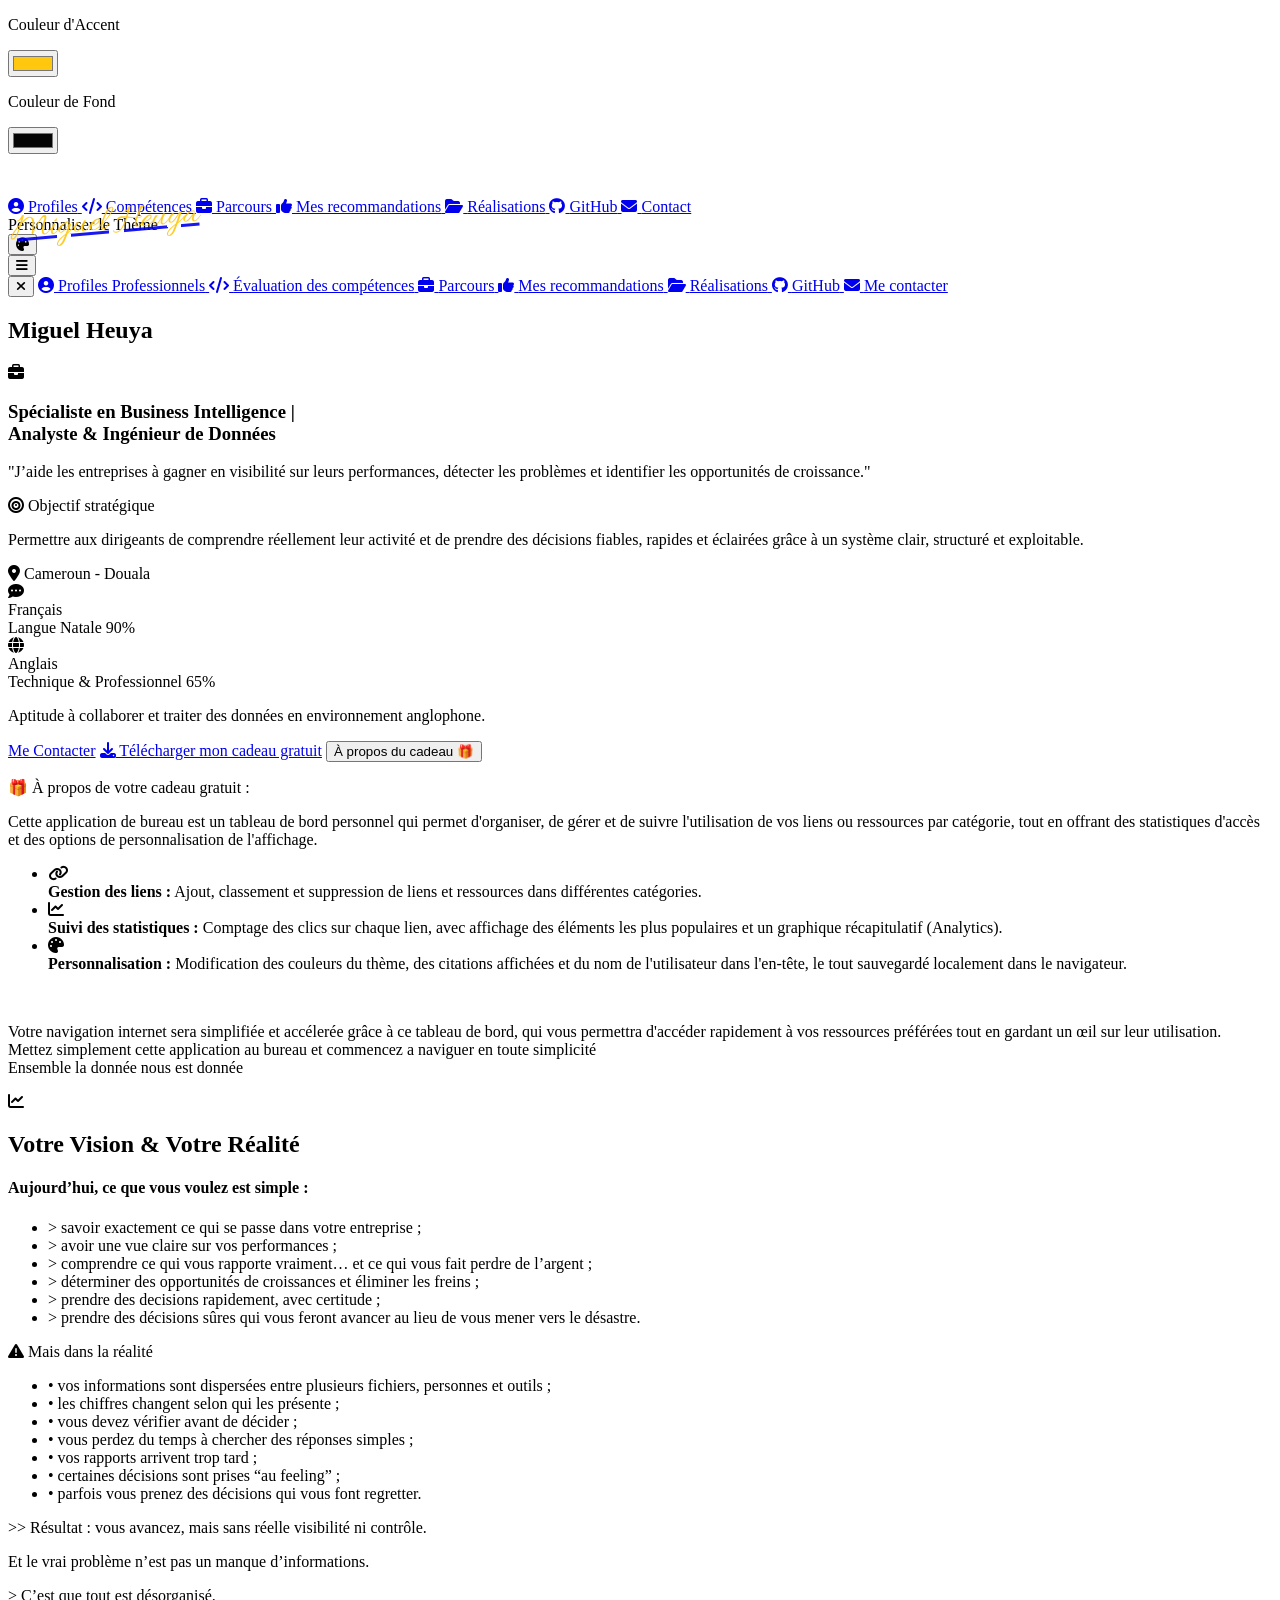
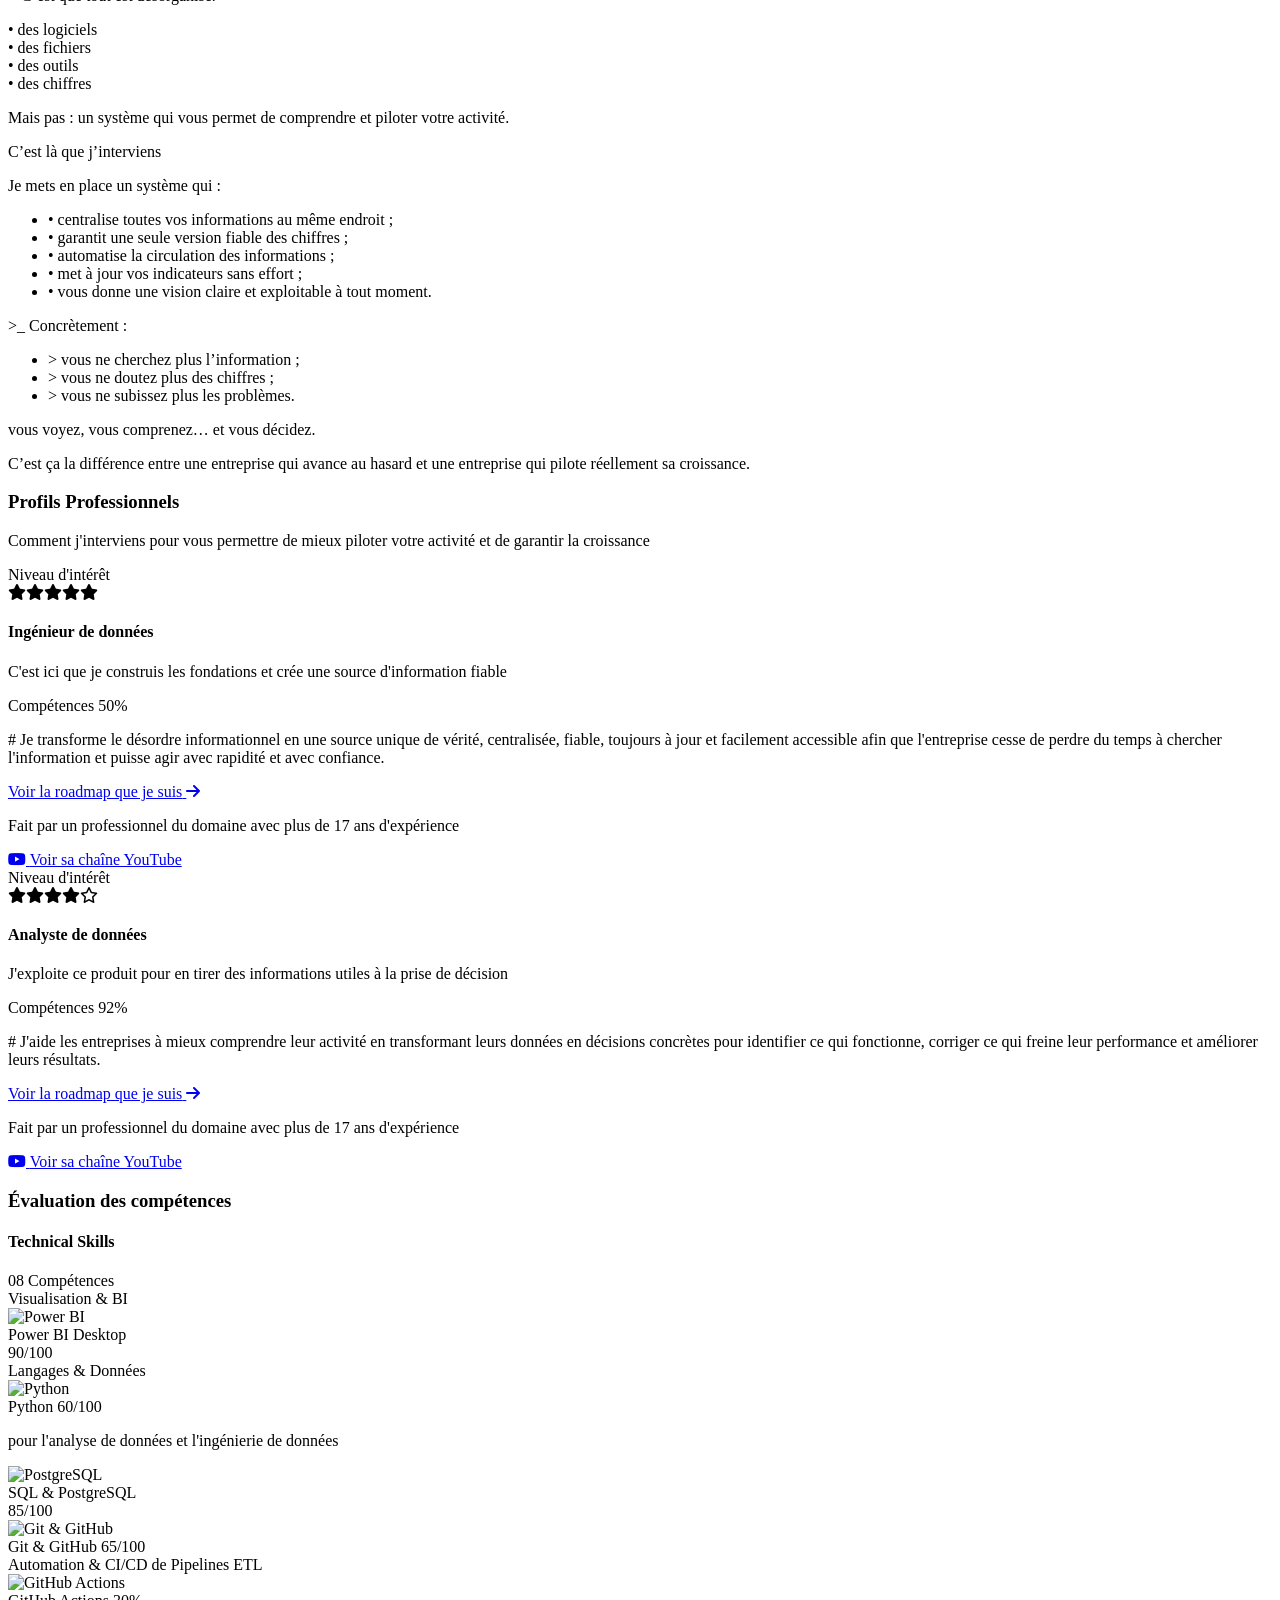
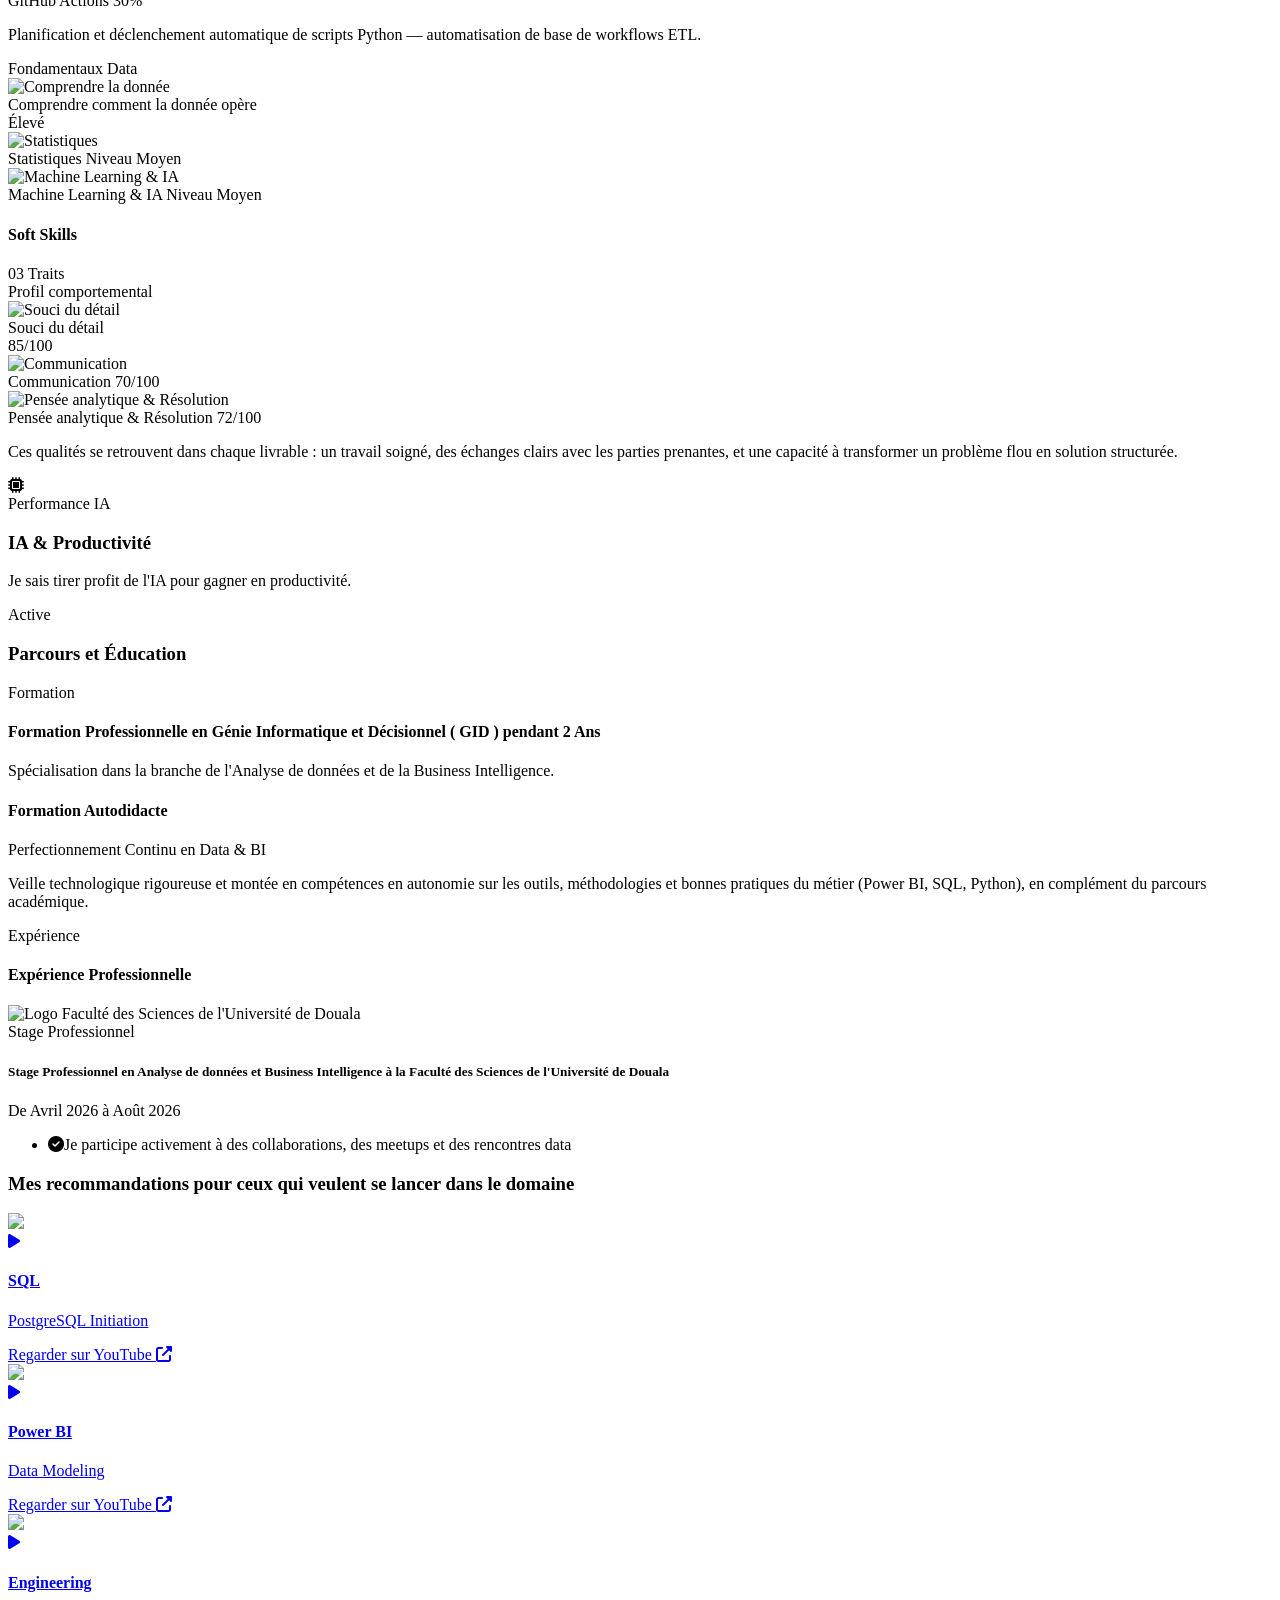
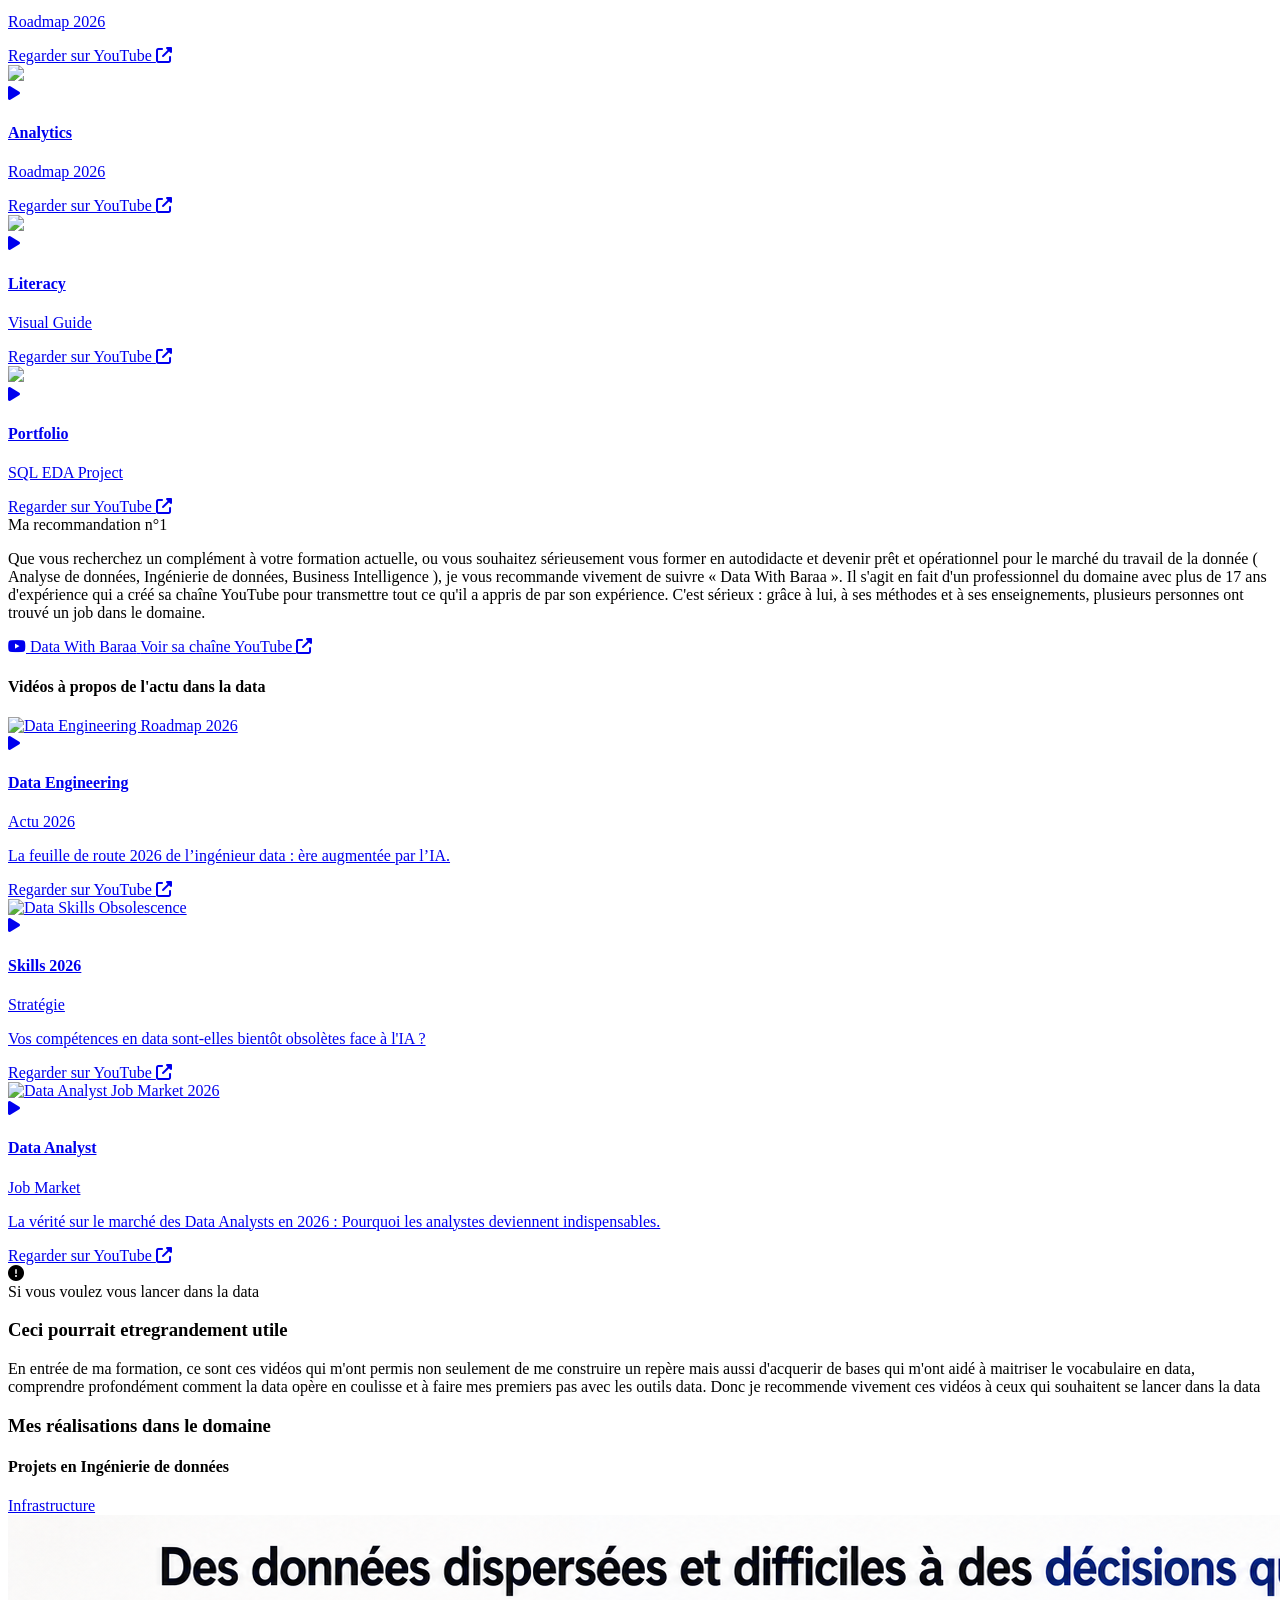
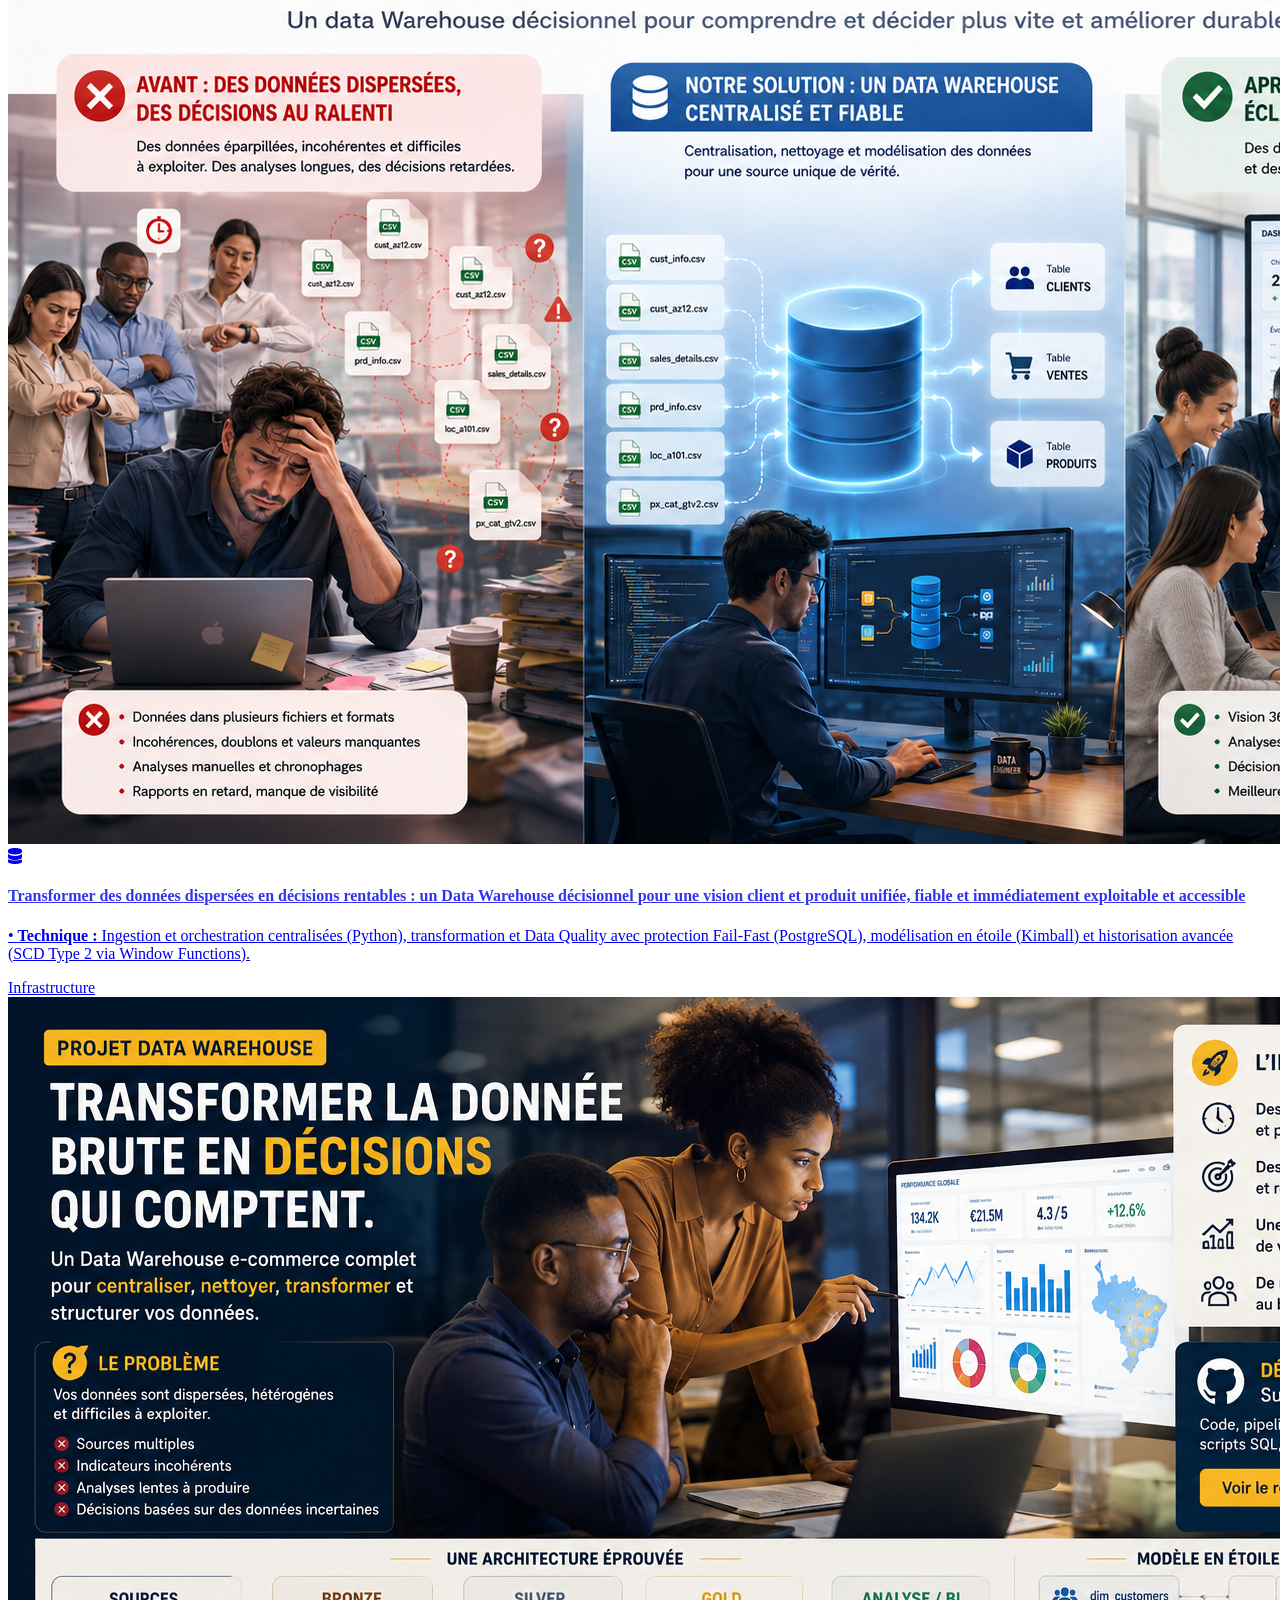
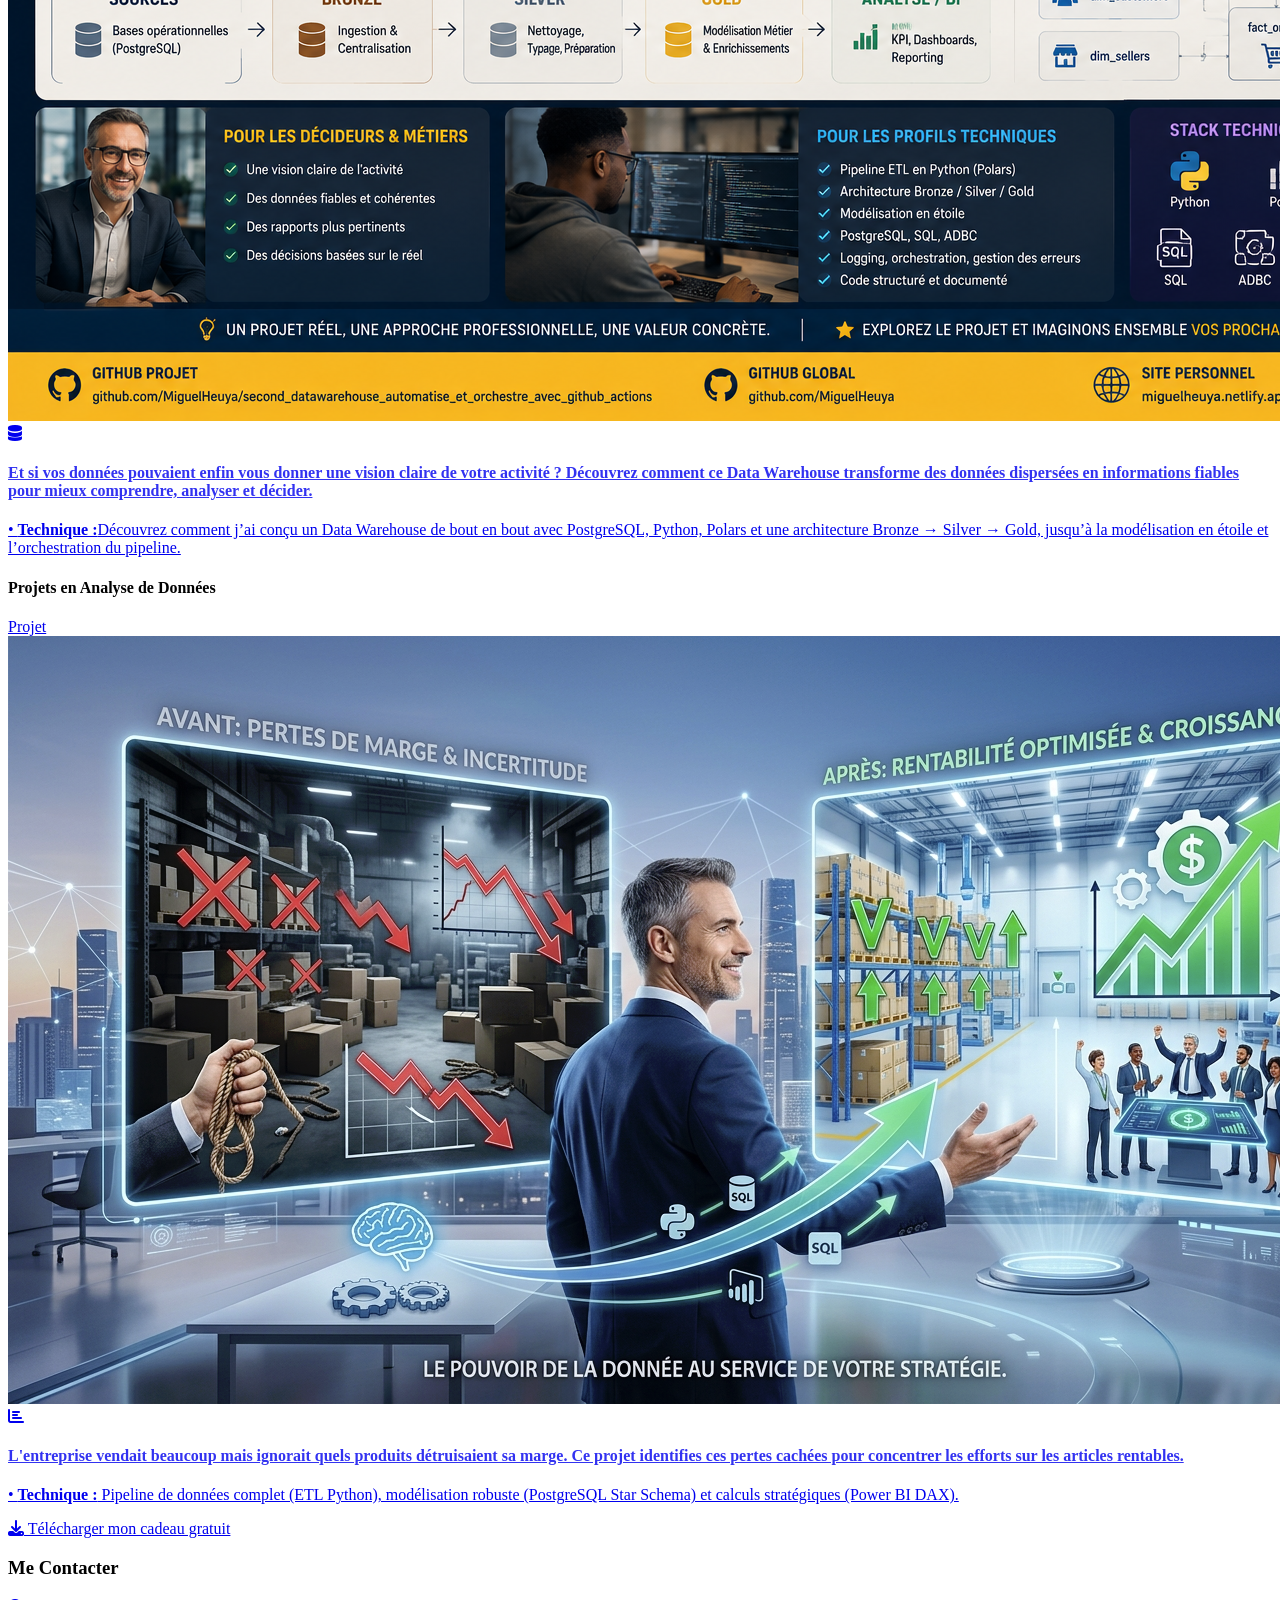
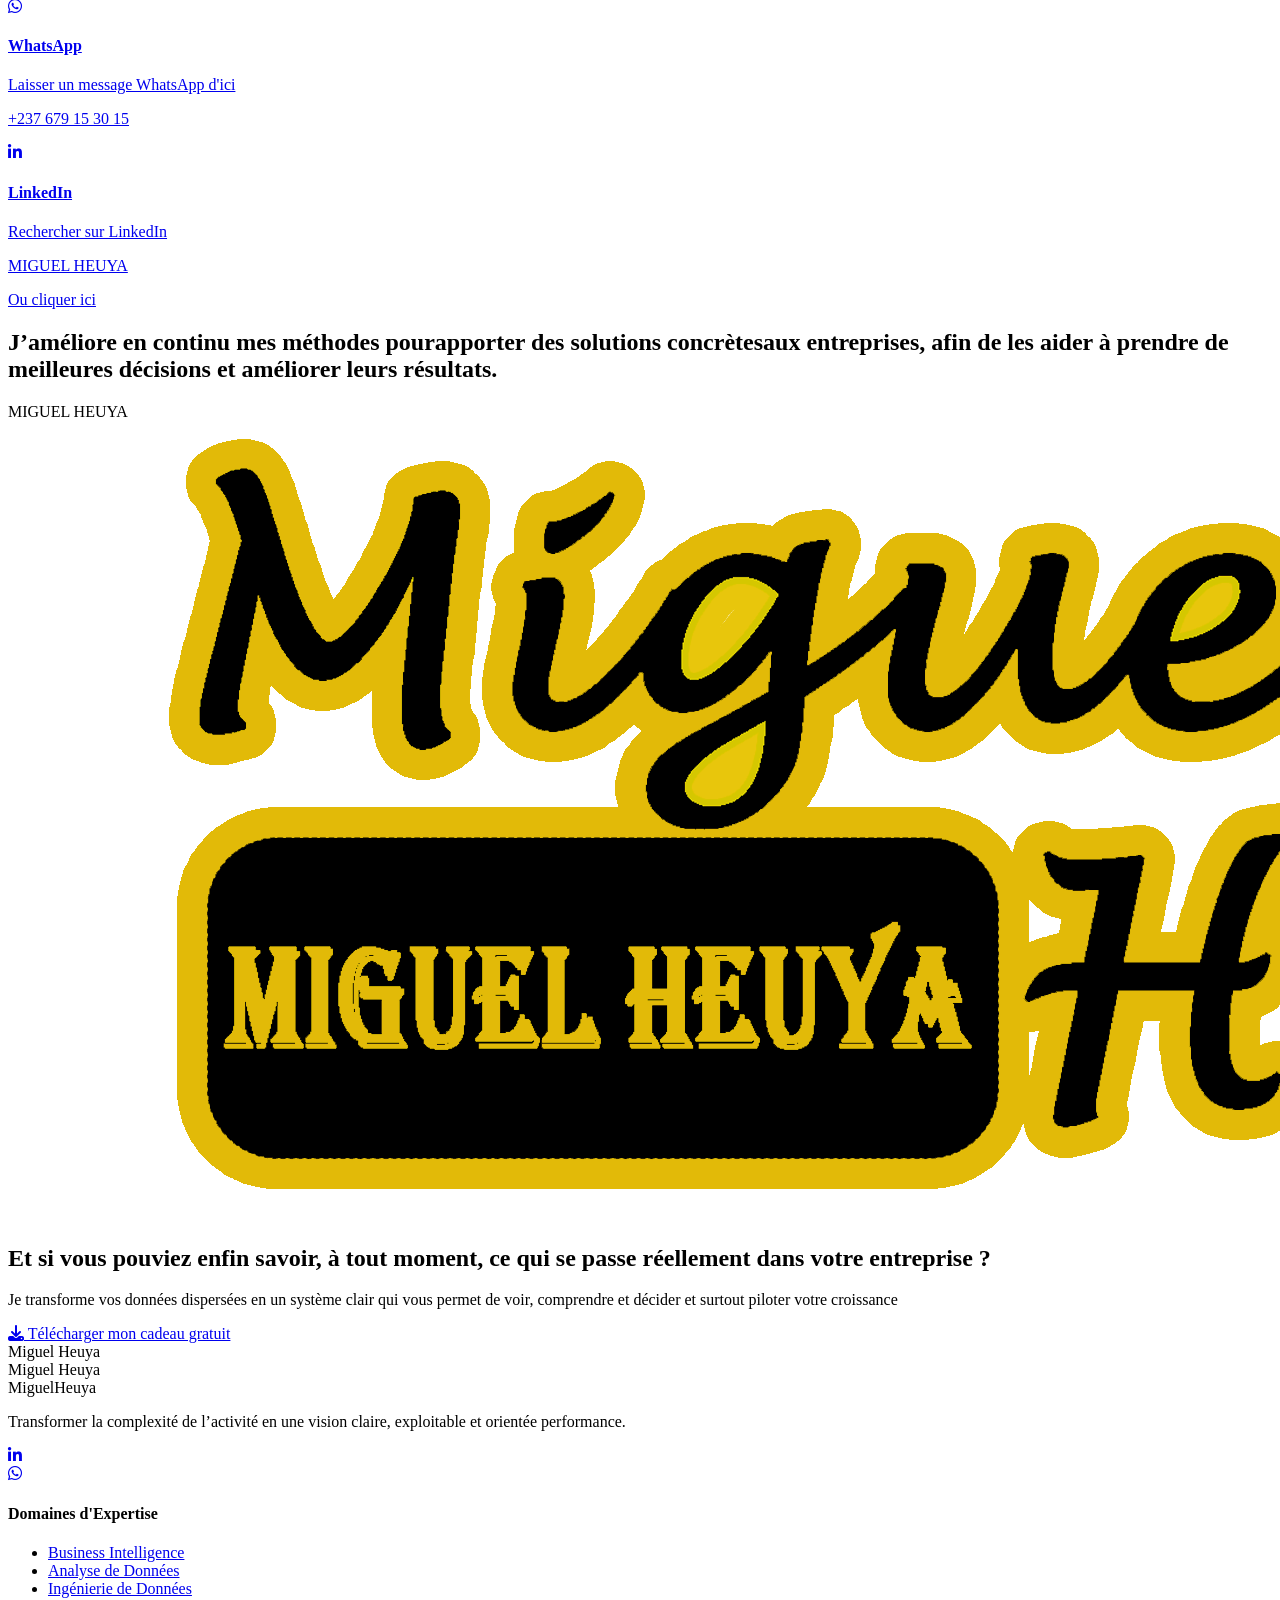
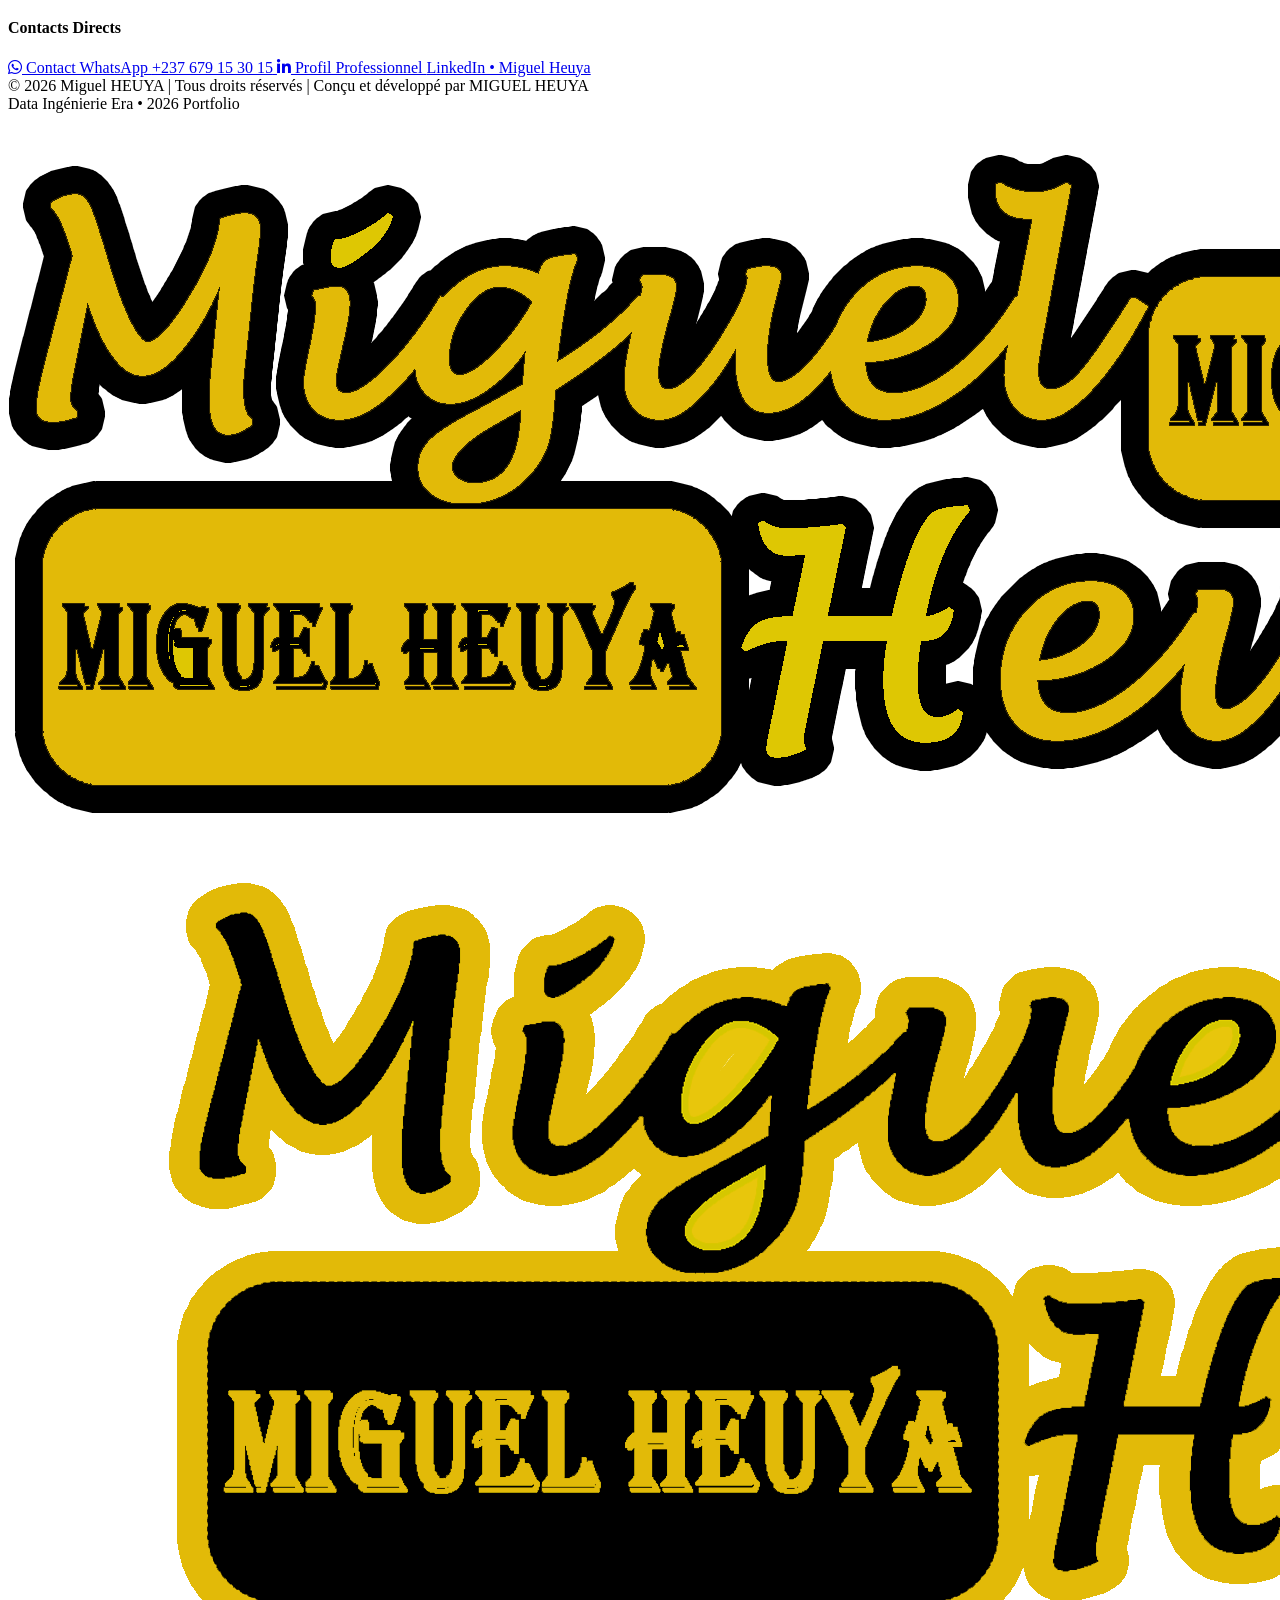
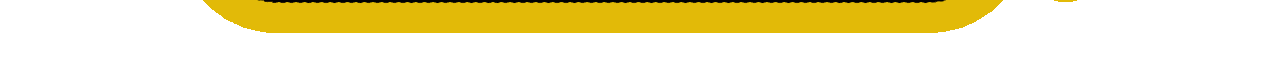
==== index.html @ 0ec389c6 "Site boosté pour l'apparition dans les recherches" ====
<!DOCTYPE html>
<html lang="fr" class="scroll-smooth">
<head>
    <meta charset="UTF-8">
    <meta name="viewport" content="width=device-width, initial-scale=1.0">
    <link rel="icon" href="Image/LogoNew2 - Copy.png">
    <title>Miguel Heuya | Data Analyst & Business Intelligence Specialist</title>
    <script src="https://cdn.tailwindcss.com"></script>
    <link rel="stylesheet" href="https://cdnjs.cloudflare.com/ajax/libs/font-awesome/6.4.0/css/all.min.css">
    <link href="https://fonts.googleapis.com/css2?family=Allura&display=swap" rel="stylesheet">
    <link href="Image/style.CSS" rel="stylesheet">
    <link href="Image/style1.CSS" rel="stylesheet">
    <meta charset="UTF-8">
  <meta name="viewport" content="width=device-width, initial-scale=1.0">

  <meta name="description" content="Portfolio officiel de Miguel Heuya, Data Analyst & Business Intelligence Specialist basé à Douala, Cameroun. Découvrez mes projets en analyse de données, ingénierie de données et Business Intelligence.">
  <meta name="author" content="Miguel Heuya">
  <meta name="robots" content="index, follow, max-image-preview:large">
  <meta name="keywords" content="Miguel Heuya, Data Analyst, Business Intelligence, Business Intelligence Specialist, Data Engineer, Power BI, SQL, Python, Douala, Cameroun, Analyse de données, Ingénierie de données">
  <meta name="language" content="French">
  <meta name="geo.region" content="CM">
  <meta name="geo.placename" content="Douala">
  <meta name="theme-color" content="#050505">

  <!-- URL Canonique -->
  <link rel="canonical" href="https://miguelheuya.netlify.app/">

  <!-- Open Graph / Réseaux Sociaux -->
  <meta property="og:type" content="profile">
  <meta property="og:url" content="https://miguelheuya.netlify.app/">
  <meta property="og:site_name" content="Miguel Heuya">
  <meta property="og:title" content="Miguel Heuya | Data Analyst & Business Intelligence Specialist">
  <meta property="og:description" content="Portfolio officiel de Miguel Heuya, Data Analyst & Business Intelligence Specialist basé à Douala, Cameroun.">
  <meta property="og:locale" content="fr_FR">
  <meta property="og:image" content="https://miguelheuya.netlify.app/Image/LogoNew2%20-%20Copy.png">
  <meta property="profile:first_name" content="Miguel">
  <meta property="profile:last_name" content="Heuya">

  <!-- Twitter Card -->
  <meta name="twitter:card" content="summary_large_image">
  <meta name="twitter:title" content="Miguel Heuya | Data Analyst & Business Intelligence Specialist">
  <meta name="twitter:description" content="Portfolio officiel de Miguel Heuya, Data Analyst & Business Intelligence Specialist basé à Douala, Cameroun.">
  <meta name="twitter:image" content="https://miguelheuya.netlify.app/Image/LogoNew2%20-%20Copy.png">
    <style>
        /* Style pour le lien actif dans la navigation */
        .nav-link.active {
            color: #ffc70d !important;
            text-shadow: 0 0 8px rgba(255, 202, 28, 0.5);
            font-weight: 900;
        }
        /* Animation pour le fallback du chatbot */
        @keyframes gentlePulse {
            0%, 100% { opacity: 0.6; transform: scale(1); }
            50% { opacity: 1; transform: scale(1.02); }
        }
        .chatbot-fallback {
            animation: gentlePulse 3s ease-in-out infinite;
            transition: all 0.3s ease;
        }
    </style>
</head>
<body>
    <div id="theme-sidebar" class="fixed right-6 top-1/2 z-[100] glass p-6 rounded-[30px] flex flex-col items-center border-white/10 shadow-2xl space-y-6">
        <div class="text-center w-full">
            <p class="text-[10px] font-black uppercase mb-3 opacity-60 tracking-widest text-white">Couleur d'Accent</p>
            <div class="color-picker-wrapper"><input type="color" id="accent-picker" value="#ffc70d"></div>
        </div>
        <div class="w-full h-px bg-white/10"></div>
        <div class="text-center w-full">
            <p class="text-[10px] font-black uppercase mb-3 opacity-60 tracking-widest text-white">Couleur de Fond</p>
            <div class="color-picker-wrapper"><input type="color" id="bg-picker" value="#050505"></div>
        </div>
    </div>

<nav class="fixed w-full z-50 glass bg-opacity-10 backdrop-blur-md py-3">
    <div class="container mx-auto px-6 flex justify-between items-center relative min-h-[60px]">
        <a href="#home" class="text-white no-underline">
            <div style="font-family: 'Allura', cursive; color: #ffc70d; opacity: 0.9; transform: rotate(-5deg); white-space: nowrap; cursor: default; font-size: clamp(1.5rem, 4vw, 2.2rem); min-width: clamp(140px, 20vw, 220px);">
                Miguel Heuya
            </div>
        </a>

        <div class="hidden md:flex md:absolute md:left-1/2 md:-translate-x-1/2 z-0">
            <div class="flex space-x-3 lg:space-x-6 text-[9px] lg:text-[10px] font-bold uppercase tracking-widest items-center">
                <a href="#profiles" class="nav-link whitespace-nowrap inline-flex items-center gap-1.5">
                    <i class="fas fa-user-circle"></i>
                    <span>Profiles</span>
                </a>
                <a href="#skills" class="nav-link whitespace-nowrap inline-flex items-center gap-1.5">
                    <i class="fas fa-code"></i>
                    <span>Compétences</span>
                </a>
                <a href="#career" class="nav-link whitespace-nowrap inline-flex items-center gap-1.5">
                    <i class="fas fa-briefcase"></i>
                    <span>Parcours</span>
                </a>
                <a href="#training" class="nav-link whitespace-nowrap inline-flex items-center gap-1.5">
                    <i class="fas fa-thumbs-up"></i>
                    <span>Mes recommandations</span>
                </a>
                <a href="#portfolio" class="nav-link whitespace-nowrap inline-flex items-center gap-1.5">
                    <i class="fas fa-folder-open"></i>
                    <span>Réalisations</span>
                </a>
                <a href="https://github.com/MiguelHeuya" target="_blank" rel="noopener noreferrer" class="nav-link whitespace-nowrap inline-flex items-center gap-1.5">
                    <i class="fab fa-github"></i>
                    <span>GitHub</span>
                </a>
                <a href="#contact" class="contact-btn-custom font-black ml-2 inline-flex items-center gap-1.5">
                    <i class="fas fa-envelope"></i>
                    <span>Contact</span>
                </a>
            </div>
        </div>

        <div class="absolute left-1/2 -translate-x-1/2 md:relative md:left-0 md:translate-x-0 flex items-center group" id="attractor-container">
            <div class="hidden lg:block mr-4 opacity-0 group-hover:opacity-100 transition-all duration-500">
                <span class="relative px-4 py-2 bg-black border border-primary/50 text-primary text-[11px] font-black uppercase tracking-widest rounded-full shadow-[0_0_20px_rgba(var(--primary-rgb),0.4)]">
                    Personnaliser le Thème
                </span>
            </div>
            <button id="theme-toggle-btn" class="bg-primary text-black w-10 h-10 md:w-12 md:h-12 rounded-full shadow-[0_0_25px_rgba(var(--primary-rgb),0.5)] flex items-center justify-center text-lg md:text-xl hover:scale-110 transition-all duration-300 z-[110]">
                <i class="fas fa-palette"></i>
            </button>
        </div>

        <button id="menu-btn" class="md:hidden text-primary text-2xl z-[110] ml-auto">
            <i class="fas fa-bars"></i>
        </button>
    </div>
</nav>

<div id="mobile-menu" class="fixed inset-0 z-[120] bg-black/95 flex flex-col items-center justify-center space-y-8 text-xl font-bold uppercase md:hidden translate-x-full transition-transform duration-500">
    <button id="close-btn" class="absolute top-6 right-6 text-primary text-3xl"><i class="fas fa-times"></i></button>
    
    <a href="#profiles" class="nav-link inline-flex items-center gap-3">
        <i class="fas fa-user-circle"></i>
        <span>Profiles Professionnels</span>
    </a>
    <a href="#skills" class="nav-link inline-flex items-center gap-3">
        <i class="fas fa-code"></i>
        <span>Évaluation des compétences</span>
    </a>
    <a href="#career" class="nav-link inline-flex items-center gap-3">
        <i class="fas fa-briefcase"></i>
        <span>Parcours</span>
    </a>
    <a href="#training" class="nav-link inline-flex items-center gap-3">
        <i class="fas fa-thumbs-up"></i>
        <span>Mes recommandations</span>
    </a>
    <a href="#portfolio" class="nav-link inline-flex items-center gap-3">
        <i class="fas fa-folder-open"></i>
        <span>Réalisations</span>
    </a>
    <a href="https://github.com/MiguelHeuya" target="_blank" rel="noopener noreferrer" class="nav-link inline-flex items-center gap-3">
        <i class="fab fa-github"></i>
        <span>GitHub</span>
    </a>
    <a href="#contact" class="contact-btn-custom font-black inline-flex items-center gap-3">
        <i class="fas fa-envelope"></i>
        <span>Me contacter</span>
    </a>
</div>

<section id="home" class="min-h-screen flex items-center pt-28 pb-12 relative ps-8 sm:ps-0">
        <div class="container mx-auto px-6 pl-10 sm:px-6 grid grid-cols-1 lg:grid-cols-2 gap-12 items-center">
            <div class="z-10 relative w-[150%] left-[65%] -translate-x-1/2 sm:w-full sm:left-0 sm:translate-x-0">
                <h1 class="text-5xl md:text-7xl font-bold leading-tight mb-4 ml-2 sm:ml-0 flex flex-row md:block whitespace-nowrap gap-3">
                    <span>Miguel</span>
                    <span class="text-gradient">Heuya</span>
                </h1>
<div class="mb-10 ml-2 sm:ml-0 max-w-2xl relative group hover:-translate-y-1 transition-all duration-500 z-10">
    <!-- Effet de lueur en arrière-plan au survol -->
    <div class="absolute -inset-1 bg-gradient-to-r from-primary/10 to-transparent rounded-[24px] blur opacity-25 group-hover:opacity-40 transition duration-1000"></div>
    
    <!-- Conteneur Glassmorphic avec le motif de petits points en fond -->
    <div class="relative glass p-6 md:p-8 rounded-[24px] border border-white/10 overflow-hidden">
        <div class="absolute inset-0 opacity-[0.02] pointer-events-none" style="background-image: radial-gradient(circle, #fff 1px, transparent 1px); background-size: 16px 16px;"></div>
        
        <!-- En-tête mis à jour -->
        <div class="flex items-center space-x-4 mb-6">
            <div class="relative">
                <div class="absolute inset-0 bg-primary/20 blur-lg rounded-full animate-pulse"></div>
                <i class="fas fa-briefcase text-primary text-xl"></i>
            </div>
            <h3 class="text-primary font-black text-lg md:text-xl uppercase tracking-[0.12em] leading-tight">
                Spécialiste en Business Intelligence |<br> Analyste & Ingénieur de Données
            </h3>
        </div>
        
        <div class="space-y-6 relative z-10">
            <!-- L'accroche / Mission mis à jour -->
            <div class="relative pl-5 py-1">
                <div class="absolute left-0 top-0 bottom-0 w-px border-l border-dashed border-white/20 opacity-40"></div>
                <p class="text-slate-300 italic text-sm md:text-base leading-relaxed font-mono">
                    "J’aide les entreprises à gagner en visibilité sur leurs performances, détecter les problèmes et identifier les opportunités de croissance."
                </p>
            </div>
            
            <!-- Bloc d'impact / Objectif Stratégique mis à jour -->
            <div class="bg-white/[0.02] border border-white/5 p-4 rounded-xl">
                <div class="flex items-center space-x-2 mb-2">
                    <i class="fas fa-bullseye text-primary/60 text-[10px]"></i>
                    <span class="text-[10px] font-black text-slate-400 uppercase tracking-widest">Objectif stratégique</span>
                </div>
                <p class="text-slate-300 text-xs md:text-sm leading-relaxed font-mono">
                    Permettre aux dirigeants de <span class="text-primary font-bold">comprendre réellement</span> leur activité et de prendre des décisions <span class="text-primary font-bold">fiables, rapides et éclairées</span> grâce à un système clair, structuré et exploitable.
                </p>
            </div>
        </div>
    </div>
</div>
                <div class="space-y-4 mb-8 ml-2 sm:ml-0">
                    <div class="flex items-center space-x-3 text-slate-400">
                        <i class="fas fa-map-marker-alt text-primary"></i>
                        <span class="text-sm font-black uppercase tracking-widest">Cameroun - Douala</span>
                    </div>
                    <div class="space-y-4 max-w-md">
                        <div class="grid gap-4">
                            <div class="glass-vivid p-4 rounded-2xl border-l-4 border-primary">
                                <div class="flex justify-between items-center mb-2">
                                    <div class="flex items-center space-x-3">
                                        <div class="w-8 h-8 rounded-full bg-primary/20 flex items-center justify-center text-primary"><i class="fas fa-comment-dots text-sm"></i></div>
                                        <span class="font-bold text-white tracking-wide">Français</span>
                                    </div>
                                    <div class="flex flex-col items-end">
                                        <span class="text-[10px] font-black text-primary uppercase">Langue Natale</span>
                                        <span class="text-[10px] font-black text-primary">90%</span>
                                    </div>
                                </div>
                                <div class="w-full bg-white/10 h-2 rounded-full overflow-hidden p-0.5">
                                    <div class="animated-bar bg-primary h-full rounded-full shadow-[0_0_10px_rgba(255, 198, 9,0.4)]" data-progress="90%" style="width: 0%"></div>
                                </div>
                            </div>
                            <div class="glass p-4 rounded-2xl border-l-4 border-white/10 group hover:border-primary transition-all duration-300">
                                <div class="flex justify-between items-center mb-2">
                                    <div class="flex items-center space-x-3">
                                        <div class="w-8 h-8 rounded-full bg-white/5 flex items-center justify-center text-slate-400 group-hover:text-primary transition-colors"><i class="fas fa-globe text-sm"></i></div>
                                        <span class="font-bold text-white tracking-wide">Anglais</span>
                                    </div>
                                    <div class="flex flex-col items-end">
                                        <span class="text-[10px] font-black text-slate-500 uppercase">Technique & Professionnel</span>
                                        <span class="text-[10px] font-black text-primary">65%</span>
                                    </div>
                                </div>
                                <div class="w-full bg-white/10 h-2 rounded-full overflow-hidden p-0.5">
                                    <div class="animated-bar bg-primary h-full transition-all duration-700" data-progress="65%" style="width: 0%"></div>
                                </div>
                                <p class="text-[10px] text-slate-500 mt-2 italic">Aptitude à collaborer et traiter des données en environnement anglophone.</p>
                            </div>
                        </div>
                    </div>
                </div>
                <div class="flex flex-wrap items-center gap-6 ml-2 sm:ml-0 relative z-10">
                    <a href="#contact" class="px-10 py-4 bg-primary text-black font-black rounded-xl hover:scale-105 transition shadow-2xl uppercase tracking-widest text-center">Me Contacter</a>
                    <a href="Image/cadeau_miguel_heuya.zip" download class="px-10 py-4 border-2 border-primary text-primary font-black rounded-xl hover:scale-105 hover:bg-primary hover:text-black transition shadow-2xl uppercase tracking-widest text-center flex items-center justify-center gap-3"><i class="fas fa-download"></i> Télécharger mon cadeau gratuit</a>
                    <button id="gift-toggle-btn" class="px-10 py-4 bg-gradient-to-r from-slate-900 to-slate-950 border-2 border-primary/60 text-slate-100 font-extrabold rounded-xl hover:scale-105 hover:border-primary transition-all duration-300 shadow-[0_0_15px_rgba(255, 198, 9,0.2)] hover:shadow-[0_0_25px_rgba(255, 198, 9,0.4)] uppercase tracking-widest text-center flex items-center justify-center gap-3 relative group">
                        <span class="relative z-10">À propos du cadeau 🎁</span>
                        <span class="absolute -top-1.5 -right-1.5 flex h-4 w-4">
                            <span class="animate-ping absolute inline-flex h-full w-full rounded-full bg-primary opacity-75"></span>
                            <span class="relative inline-flex rounded-full h-4 w-4 bg-primary"></span>
                        </span>
                        <div class="absolute inset-0 rounded-xl bg-primary/10 opacity-0 group-hover:opacity-100 transition-opacity duration-300"></div>
                    </button>
                </div>
                <div id="gift-note" class="mt-8 ml-2 sm:ml-0 text-xs text-slate-400 max-w-2xl bg-gradient-to-br from-slate-900/80 to-black p-6 rounded-xl border border-primary/30 backdrop-blur-md transform scale-90 opacity-0 pointer-events-none transition-all duration-500 ease-out h-0 overflow-hidden shadow-[0_0_30px_rgba(255, 198, 9,0.08)]">
                    <p class="font-bold text-primary text-sm mb-4 uppercase tracking-wider flex items-center gap-2"><span>🎁</span> À propos de votre cadeau gratuit :</p>
                    <p class="mb-5 leading-relaxed text-slate-300 text-sm">Cette application de bureau est un tableau de bord personnel qui permet d'organiser, de gérer et de suivre l'utilisation de vos liens ou ressources par catégorie, tout en offrant des statistiques d'accès et des options de personnalisation de l'affichage.</p>
                    <ul class="space-y-3 list-none">
                        <li class="flex items-start gap-3"><i class="fas fa-link text-primary mt-0.5 text-base"></i><div><strong class="text-slate-200">Gestion des liens :</strong> Ajout, classement et suppression de liens et ressources dans différentes catégories.</div></li>
                        <li class="flex items-start gap-3"><i class="fas fa-chart-line text-primary mt-0.5 text-base"></i><div><strong class="text-slate-200">Suivi des statistiques :</strong> Comptage des clics sur chaque lien, avec affichage des éléments les plus populaires et un graphique récapitulatif (Analytics).</div></li>
                        <li class="flex items-start gap-3"><i class="fas fa-palette text-primary mt-0.5 text-base"></i><div><strong class="text-slate-200">Personnalisation :</strong> Modification des couleurs du thème, des citations affichées et du nom de l'utilisateur dans l'en-tête, le tout sauvegardé localement dans le navigateur.</div></li>
                    </ul><br>
                    <p class="mb-5 leading-relaxed text-slate-300 text-sm">Votre navigation internet sera simplifiée et accélerée grâce à ce tableau de bord, qui vous permettra d'accéder rapidement à vos ressources préférées tout en gardant un œil sur leur utilisation.<br>Mettez simplement cette application au bureau et commencez a naviguer en toute simplicité<br><span class="phrasemiguelheuya">Ensemble la donnée nous est donnée</span></p>
                </div>
            </div>
            
        <div class="space-y-8 w-full ml-4 sm:ml-0">
                <div class="relative group hover:-translate-y-2 transition-all duration-500 w-[150%] left-[60%] -translate-x-1/2 sm:w-full sm:left-0 sm:translate-x-0">
                    <div class="absolute -inset-1 bg-gradient-to-r from-primary/10 to-transparent rounded-[32px] blur opacity-25 group-hover:opacity-40 transition duration-1000"></div>
                    
                    <div class="relative bg-gradient-to-br from-slate-950/40 to-slate-900/50 backdrop-blur-md p-8 rounded-[32px] border border-white/5 overflow-hidden shadow-2xl">
                        <div class="absolute inset-0 opacity-[0.02] pointer-events-none" style="background-image: radial-gradient(circle, #fff 1px, transparent 1px); background-size: 20px 20px;"></div>
                        
                        <div class="flex items-center space-x-4 mb-6">
                            <div class="relative">
                                <div class="absolute inset-0 bg-primary/20 blur-lg rounded-full animate-pulse"></div>
                                <i class="fas fa-chart-line text-primary text-xl"></i>
                            </div>
                            <h2 class="text-white font-black text-xl uppercase tracking-[0.15em]">Votre Vision &amp; Votre Réalité</h2>
                        </div>
                        
                        <div class="space-y-6 relative z-10">
                            <div class="relative pl-6 py-2">
                                <div class="absolute left-0 top-0 bottom-0 w-px border-l border-dashed border-primary/40 opacity-40"></div>
                                <h4 class="text-xs font-black text-primary uppercase tracking-[0.2em] mb-3">Aujourd’hui, ce que vous voulez est simple :</h4>
                                <ul class="space-y-2 text-slate-300 text-xs leading-relaxed font-mono">
                                    <li><span class="text-primary font-bold mr-2">&gt;</span> savoir exactement ce qui se passe dans votre entreprise ;</li>
                                    <li><span class="text-primary font-bold mr-2">&gt;</span> avoir une vue claire sur vos performances ;</li>
                                    <li><span class="text-primary font-bold mr-2">&gt;</span> comprendre ce qui vous rapporte vraiment… et ce qui vous fait perdre de l’argent ;</li>
                                    <li><span class="text-primary font-bold mr-2">&gt;</span> déterminer des opportunités de croissances et éliminer les freins ;</li>
                                    <li><span class="text-primary font-bold mr-2">&gt;</span> prendre des decisions rapidement, avec certitude ;</li>
                                    <li><span class="text-primary font-bold mr-2">&gt;</span> prendre des décisions sûres qui vous feront avancer au lieu de vous mener vers le désastre.</li>
                                </ul>
                            </div>
                            
                            <div class="bg-white/[0.02] border border-white/5 p-5 rounded-xl">
                                <div class="flex items-center space-x-2 mb-3">
                                    <i class="fas fa-exclamation-triangle text-primary/60 text-[10px]"></i>
                                    <span class="text-[10px] font-black text-slate-400 uppercase tracking-widest">Mais dans la réalité</span>
                                </div>
                                <ul class="space-y-2 text-slate-400 text-xs leading-relaxed font-mono mb-4">
                                    <li>• vos informations sont dispersées entre plusieurs fichiers, personnes et outils ;</li>
                                    <li>• les chiffres changent selon qui les présente ;</li>
                                    <li>• vous devez vérifier avant de décider ;</li>
                                    <li>• vous perdez du temps à chercher des réponses simples ;</li>
                                    <li>• vos rapports arrivent trop tard ;</li>
                                    <li>• certaines décisions sont prises “au feeling” ;</li>
                                    <li>• parfois vous prenez des décisions qui vous font regretter.</li>
                                </ul>
                                <p class="text-slate-300 text-xs font-mono border-t border-white/5 pt-3">
                                    <span class="text-primary font-bold mr-2">&gt;&gt;</span> <span class="font-bold">Résultat :</span> vous avancez, mais sans réelle visibilité ni contrôle.
                                </p>
                            </div>

                            <div class="relative pl-6 py-2">
                                <div class="absolute left-0 top-0 bottom-0 w-px border-l border-dashed border-white/20 opacity-30"></div>
                                <p class="text-slate-300 text-xs leading-relaxed font-mono mb-3">
                                    Et le vrai problème n’est pas un manque d’informations.
                                </p>
                                <p class="text-primary font-bold text-xs font-mono uppercase tracking-wide mb-4">
                                    <span class="mr-2">&gt;</span> C’est que tout est désorganisé.
                                </p>
                                <div class="grid grid-cols-2 gap-2 text-[11px] text-slate-400 font-mono mb-4 bg-black/20 p-3 rounded-lg border border-white/[0.02]">
                                    <div>• des logiciels</div>
                                    <div>• des fichiers</div>
                                    <div>• des outils</div>
                                    <div>• des chiffres</div>
                                </div>
                                <p class="text-slate-300 text-xs leading-relaxed font-mono">
                                    Mais pas : <span class="text-primary font-bold">un système qui vous permet de comprendre et piloter votre activité.</span>
                                </p>
                            </div>

                            <div class="pt-4 border-t border-white/10">
                                <div class="flex items-center space-x-2 mb-4">
                                    <div class="h-px flex-1 bg-gradient-to-r from-primary/50 to-transparent"></div>
                                    <span class="text-[10px] font-black text-white/60 uppercase tracking-widest">C’est là que j’interviens</span>
                                </div>
                                
                                <p class="text-slate-300 text-xs font-mono mb-3">Je mets en place un système qui :</p>
                                <ul class="space-y-2 text-slate-400 text-xs leading-relaxed font-mono mb-6 pl-4">
                                    <li>• centralise toutes vos informations au même endroit ;</li>
                                    <li>• garantit une seule version fiable des chiffres ;</li>
                                    <li>• automatise la circulation des informations ;</li>
                                    <li>• met à jour vos indicateurs sans effort ;</li>
                                    <li>• vous donne une vision claire et exploitable à tout moment.</li>
                                </ul>

                                <div class="bg-black/40 border border-primary/20 p-4 rounded-xl space-y-3 font-mono text-xs">
                                    <span class="text-primary font-bold">&gt;_ Concrètement :</span>
                                    <ul class="space-y-1 text-slate-300 pl-2">
                                        <li><span class="text-primary font-semibold mr-1">&gt;</span> vous ne cherchez plus l’information ;</li>
                                        <li><span class="text-primary font-semibold mr-1">&gt;</span> vous ne doutez plus des chiffres ;</li>
                                        <li><span class="text-primary font-semibold mr-1">&gt;</span> vous ne subissez plus les problèmes.</li>
                                    </ul>
                                    <p class="text-primary font-bold uppercase tracking-wider pt-2 border-t border-white/5">
                                        vous voyez, vous comprenez… et vous décidez.
                                    </p>
                                </div>

                                <p class="text-slate-400 text-xs italic font-mono mt-5 text-center pt-2">
                                    C’est ça la différence entre une entreprise qui avance au hasard et une entreprise qui <span class="text-primary font-semibold not-italic">pilote réellement sa croissance</span>.
                                </p>
                            </div>
                        </div>
                    </div>
                </div>
            </div>
        </div>
</section>

<script>
    document.addEventListener('DOMContentLoaded', () => {
        const toggleBtn = document.getElementById('gift-toggle-btn');
        const note = document.getElementById('gift-note');

        toggleBtn.addEventListener('click', () => {
            if (note.classList.contains('opacity-0')) {
                // Ouverture
                note.classList.remove('opacity-0', 'scale-90', 'pointer-events-none', 'h-0');
                note.classList.add('opacity-100', 'scale-100');
                note.style.height = 'auto';
            } else {
                // Fermeture
                note.classList.remove('opacity-100', 'scale-100');
                note.classList.add('opacity-0', 'scale-90', 'pointer-events-none', 'h-0');
                note.style.height = '0px';
            }
        });
    });
</script>

    <style>
        #typewriter { font-family: 'Inter', sans-serif; display: inline-block; min-height: 1.2em; }
        @keyframes permanentBreath { 0%, 100% { transform: scale(1.05); } 50% { transform: scale(1.2); } }
    </style>

<section id="profiles" class="pt-12 pb-24 border-y border-white/5 bg-black/20 transition-all duration-500">
        <!-- En-tête des Profils -->
        <div class="py-6 bg-white/[0.02] transform translate-x-14 md:translate-x-0 -mr-20 md:mr-0">
            <div class="container mx-auto px-6 pr-24 md:pr-6 text-center">
                <div class="section-header-box">
                    <h3 class="text-lg sm:text-2xl md:text-4xl font-black italic text-gradient uppercase tracking-[0.2em] mb-0 leading-tight">
                        Profils Professionnels
                    </h3>
                </div>
            </div>
        </div>

        <!-- Accroche Manifeste Neutre -->
        <div class="container mx-auto px-6 my-4 text-center sm:text-center md:text-center relative z-10 max-sm:translate-x-12 sm:translate-x-0">
            <div class="max-w-4xl mx-auto px-4">
                <p class="text-xl sm:text-2xl md:text-3xl font-bold tracking-tight text-white leading-snug font-serif max-sm:text-center max-sm:mr-0">
                    Comment j'interviens pour vous permettre de <span class="underline decoration-white/20 underline-offset-4">mieux piloter votre activité</span> et de <span class="text-slate-300 italic">garantir la croissance</span>
                </p>
                <!-- Séparateur minimaliste et neutre -->
                <div class="w-16 h-[1px] bg-white/20 mx-auto mt-4"></div>
            </div>
        </div>

        <!-- Détails des Profils -->
<div class="container mx-auto px-6 pl-12 ml-4 md:pl-0 md:ml-0">
            <div class="grid grid-cols-1 md:grid-cols-2 lg:grid-cols-2 gap-8 w-full">
                <!-- Profil 1 : Ingénieur de données -->
                <div class="glass py-10 pl-6 pr-12 rounded-3xl border-l-4 border-primary hover-card transition-all duration-300 hover:-translate-y-2 flex items-center relative w-full max-md:w-[130%] max-md:ml-[0%] lg:translate-x-8">
                    <div class="absolute top-6 right-6 flex flex-col items-end gap-1">
                        <span class="font-['Playfair_Display'] italic text-[11px] text-white/80 tracking-wide">Niveau d'intérêt</span>
                        <div class="text-primary text-xs">
                            <i class="fas fa-star"></i><i class="fas fa-star"></i><i class="fas fa-star"></i><i class="fas fa-star"></i><i class="fas fa-star"></i>
                        </div>
                    </div>
                    <div class="w-full">
                        <h4 class="text-2xl font-black uppercase leading-tight text-primary">Ingénieur de données</h4>
                        
                        <!-- Phrase ajoutée en haut des compétences -->
                        <p class="text-slate-400 text-[11px] font-mono mt-2 tracking-wide leading-relaxed">
                            C'est ici que je construis les fondations et crée une source d'information fiable
                        </p>

                        <div class="mt-4 w-full">
                            <div class="flex justify-between items-center mb-2">
                                <span class="text-xs font-black uppercase tracking-wider text-white/70">Compétences</span>
                                <span class="text-xs font-black text-primary">50%</span>
                            </div>
                            <div class="w-full bg-white/5 h-2.5 rounded-full overflow-hidden border border-white/5">
                                <div class="animated-bar bg-primary h-full" data-progress="50%" style="width: 0%"></div>
                            </div>
                        </div>
                        <div class="mt-6 pl-4 border-l-2 border-primary/30 relative">
                            <p class="font-mono text-[12px] leading-relaxed text-primary/80 pb-5 tracking-tight">
                                <span class="opacity-40 mr-1">#</span> Je transforme le désordre informationnel en une source unique de vérité, centralisée, fiable, toujours à jour et facilement accessible afin que l'entreprise cesse de perdre du temps à chercher l'information et puisse agir avec rapidité et avec confiance.
                            </p>
                            <div class="absolute bottom-0 left-0 w-full h-[1px] bg-gradient-to-r from-primary/40 to-transparent"></div>
                        </div>

                        <a href="https://candle-gosling-511.notion.site/Data-Engineering-Roadmap-2026-Data-With-Baraa-2e534b251f128086b4cef556b8712103" target="_blank" rel="noopener noreferrer" class="mt-2 inline-flex items-center gap-2 text-primary hover:text-white text-xs font-black uppercase tracking-widest transition-colors duration-300 group/roadmap">
                            <span>Voir la roadmap que je suis</span>
                            <i class="fas fa-arrow-right text-[10px] group-hover/roadmap:translate-x-1 transition-transform duration-300"></i>
                        </a>
                        <p class="mt-6 text-slate-300 text-sm md:text-base italic font-semibold">Fait par un professionnel du domaine avec plus de 17 ans d'expérience</p>
                        <a href="https://www.youtube.com/@DataWithBaraa" target="_blank" rel="noopener noreferrer" class="mt-1 inline-flex items-center gap-2 text-slate-400 hover:text-primary text-[10px] font-black uppercase tracking-widest transition-colors duration-300">
                            <i class="fab fa-youtube"></i>
                            <span>Voir sa chaîne YouTube</span>
                        </a>
                    </div>
                </div>

                <!-- Profil 2 : Analyste de données -->
                <div class="glass py-10 pl-6 pr-12 rounded-3xl border-l-4 border-primary hover-card transition-all duration-300 hover:-translate-y-2 flex items-center relative w-full max-md:w-[130%] max-md:ml-[0%] lg:translate-x-8">
                    <div class="absolute top-6 right-6 flex flex-col items-end gap-1">
                        <span class="font-['Playfair_Display'] italic text-[11px] text-white/80 tracking-wide">Niveau d'intérêt</span>
                        <div class="text-primary text-xs">
                            <i class="fas fa-star"></i><i class="fas fa-star"></i><i class="fas fa-star"></i><i class="fas fa-star"></i><i class="far fa-star"></i>
                        </div>
                    </div>
                    <div class="w-full">
                        <h4 class="text-2xl font-black uppercase leading-tight text-primary">Analyste de données</h4>
                        
                        <!-- Phrase ajoutée en haut des compétences -->
                        <p class="text-slate-400 text-[11px] font-mono mt-2 tracking-wide leading-relaxed">
                            J'exploite ce produit pour en tirer des informations utiles à la prise de décision
                        </p>

                        <div class="mt-4 w-full">
                            <div class="flex justify-between items-center mb-2">
                                <span class="text-xs font-black uppercase tracking-wider text-white/70">Compétences</span>
                                <span class="text-xs font-black text-primary">92%</span>
                            </div>
                            <div class="w-full bg-white/5 h-2.5 rounded-full overflow-hidden border border-white/5">
                                <div class="animated-bar bg-primary h-full" data-progress="92%" style="width: 0%"></div>
                            </div>
                        </div>
                        <div class="mt-6 pl-4 border-l-2 border-primary/30 relative">
                            <p class="font-mono text-[12px] leading-relaxed text-primary/80 pb-5 tracking-tight">
                                <span class="opacity-40 mr-1">#</span> J'aide les entreprises à mieux comprendre leur activité en transformant leurs données en décisions concrètes pour identifier ce qui fonctionne, corriger ce qui freine leur performance et améliorer leurs résultats.
                            </p>
                            <div class="absolute bottom-0 left-0 w-full h-[1px] bg-gradient-to-r from-primary/40 to-transparent"></div>
                        </div>

                        <a href="https://candle-gosling-511.notion.site/Data-Analyst-Roadmap-2026-By-Data-With-Baraa-2f034b251f1280fdbf24d23dfe32a15e" target="_blank" rel="noopener noreferrer" class="mt-2 inline-flex items-center gap-2 text-primary hover:text-white text-xs font-black uppercase tracking-widest transition-colors duration-300 group/roadmap">
                            <span>Voir la roadmap que je suis</span>
                            <i class="fas fa-arrow-right text-[10px] group-hover/roadmap:translate-x-1 transition-transform duration-300"></i>
                        </a>
                        <p class="mt-6 text-slate-300 text-sm md:text-base italic font-semibold">Fait par un professionnel du domaine avec plus de 17 ans d'expérience</p>
                        <a href="https://www.youtube.com/@DataWithBaraa" target="_blank" rel="noopener noreferrer" class="mt-1 inline-flex items-center gap-2 text-slate-400 hover:text-primary text-[10px] font-black uppercase tracking-widest transition-colors duration-300">
                            <i class="fab fa-youtube"></i>
                            <span>Voir sa chaîne YouTube</span>
                        </a>
                    </div>
                </div>
            </div>
        </div>
    </section>

    <section id="skills" class="pt-24 pb-6 bg-white/[0.02] transform translate-x-14 md:translate-x-0 -mr-20 md:mr-0 transition-all duration-500">
        <div class="container mx-auto px-6 pr-24 md:pr-6 text-center"><div class="section-header-box"><h3 class="text-lg sm:text-2xl md:text-4xl font-black italic text-gradient uppercase tracking-[0.2em] mb-0 leading-tight">Évaluation des compétences</h3></div><div class="grid md:grid-cols-2 lg:grid-cols-3 gap-10 mt-10"></div></div>
    </section>

    <!-- ===== SECTION À COPIER DANS TON index.html (remplace le bloc Technical/Soft Skills) ===== -->
<div class="container mx-auto px-6 pl-12 ml-4 md:pl-0 md:ml-0 w-full pt-4 pb-12 lg:mx-auto">
    <div class="grid lg:grid-cols-2 gap-16 w-full items-start max-md:w-[130%] max-md:ml-[0%]">

        <div class="space-y-8 w-full max-w-md md:max-w-none mx-auto lg:mx-0">

            <div class="flex items-center justify-between gap-3 flex-wrap">
                <h4 class="text-xl md:text-2xl font-black text-primary italic uppercase tracking-widest">Technical Skills</h4>
                <span class="font-mono text-[10px] text-slate-500 uppercase tracking-widest border border-white/10 rounded-full px-3 py-1.5">08 Compétences</span>
            </div>

            <div class="relative glass rounded-[28px] border border-white/5 overflow-hidden">
                <div class="absolute inset-0 opacity-[0.025] pointer-events-none" style="background-image: radial-gradient(circle, #fff 1px, transparent 1px); background-size: 18px 18px;"></div>
                <div class="relative z-10 px-6 md:px-8 pt-6">
                    <span class="inline-flex items-center bg-primary/10 border border-primary/30 px-4 py-1.5 rounded-full text-primary font-black uppercase text-[10px] tracking-[0.2em]">Visualisation & BI</span>
                </div>
                <div class="relative z-10 divide-y divide-white/5 mt-2">
                    <div class="flex items-center gap-5 px-6 md:px-8 py-6 hover:bg-white/[0.02] transition-colors duration-300">
                        <div class="w-14 h-14 shrink-0 rounded-2xl bg-primary/5 border border-primary/20 flex items-center justify-center p-2.5">
                            <img src="https://upload.wikimedia.org/wikipedia/commons/thumb/c/cf/New_Power_BI_Logo.svg/960px-New_Power_BI_Logo.svg.png" alt="Power BI" class="w-full h-full object-contain">
                        </div>
                        <div class="flex-1 min-w-0">
                            <div class="flex items-center justify-between gap-3 mb-2.5">
                                <span class="text-sm md:text-base font-black uppercase text-white tracking-wide">Power BI Desktop</span>
                                <div class="flex items-center gap-1.5 shrink-0">
                                    <span class="relative flex h-1.5 w-1.5"><span class="animate-ping absolute inline-flex h-full w-full rounded-full bg-primary opacity-75"></span><span class="relative inline-flex rounded-full h-1.5 w-1.5 bg-primary"></span></span>
                                    <span class="font-mono text-xs font-black text-primary tracking-wide">90<span class="text-primary/40">/100</span></span>
                                </div>
                            </div>
                            <div class="w-full bg-white/5 h-2 rounded-full overflow-hidden border border-white/5">
                                <div class="skill-bar rounded-full h-full" data-progress="90%" style="width: 0%"></div>
                            </div>
                        </div>
                    </div>
                </div>
            </div>

            <div class="relative glass rounded-[28px] border border-white/5 overflow-hidden">
                <div class="absolute inset-0 opacity-[0.025] pointer-events-none" style="background-image: radial-gradient(circle, #fff 1px, transparent 1px); background-size: 18px 18px;"></div>
                <div class="relative z-10 px-6 md:px-8 pt-6">
                    <span class="inline-flex items-center bg-primary/10 border border-primary/30 px-4 py-1.5 rounded-full text-primary font-black uppercase text-[10px] tracking-[0.2em]">Langages & Données</span>
                </div>
                <div class="relative z-10 divide-y divide-white/5 mt-2">

                    <div class="flex items-center gap-5 px-6 md:px-8 py-6 hover:bg-white/[0.02] transition-colors duration-300">
                        <div class="w-14 h-14 shrink-0 rounded-2xl bg-primary/5 border border-primary/20 flex items-center justify-center p-2.5">
                            <img src="https://s3.dualstack.us-east-2.amazonaws.com/pythondotorg-assets/media/community/logos/python-logo-only.png" alt="Python" class="w-full h-full object-contain">
                        </div>
                        <div class="flex-1 min-w-0">
                            <div class="flex items-center justify-between gap-3 mb-1">
                                <span class="text-sm md:text-base font-black uppercase text-white tracking-wide">Python</span>
                                <span class="font-mono text-xs font-black text-primary tracking-wide shrink-0">60<span class="text-primary/40">/100</span></span>
                            </div>
                            <p class="text-slate-500 text-[11px] italic mb-2.5">pour l'analyse de données et l'ingénierie de données</p>
                            <div class="w-full bg-white/5 h-2 rounded-full overflow-hidden border border-white/5">
                                <div class="skill-bar rounded-full h-full" data-progress="60%" style="width: 0%"></div>
                            </div>
                        </div>
                    </div>

                    <div class="flex items-center gap-5 px-6 md:px-8 py-6 hover:bg-white/[0.02] transition-colors duration-300">
                        <div class="w-14 h-14 shrink-0 rounded-2xl bg-primary/5 border border-primary/20 flex items-center justify-center p-2.5">
                            <img src="https://upload.wikimedia.org/wikipedia/commons/a/ad/Logo_PostgreSQL.png" alt="PostgreSQL" class="w-full h-full object-contain">
                        </div>
                        <div class="flex-1 min-w-0">
                            <div class="flex items-center justify-between gap-3 mb-2.5">
                                <span class="text-sm md:text-base font-black uppercase text-white tracking-wide">SQL & PostgreSQL</span>
                                <div class="flex items-center gap-1.5 shrink-0">
                                    <span class="relative flex h-1.5 w-1.5"><span class="animate-ping absolute inline-flex h-full w-full rounded-full bg-primary opacity-75"></span><span class="relative inline-flex rounded-full h-1.5 w-1.5 bg-primary"></span></span>
                                    <span class="font-mono text-xs font-black text-primary tracking-wide">85<span class="text-primary/40">/100</span></span>
                                </div>
                            </div>
                            <div class="w-full bg-white/5 h-2 rounded-full overflow-hidden border border-white/5">
                                <div class="skill-bar rounded-full h-full" data-progress="85%" style="width: 0%"></div>
                            </div>
                        </div>
                    </div>

                    <div class="flex items-center gap-5 px-6 md:px-8 py-6 hover:bg-white/[0.02] transition-colors duration-300">
                        <div class="w-14 h-14 shrink-0 rounded-2xl bg-primary/5 border border-primary/20 flex items-center justify-center p-2.5">
                            <img src="https://cdn.jsdelivr.net/gh/devicons/devicon/icons/git/git-original.svg" alt="Git & GitHub" class="w-full h-full object-contain">
                        </div>
                        <div class="flex-1 min-w-0">
                            <div class="flex items-center justify-between gap-3 mb-2.5">
                                <span class="text-sm md:text-base font-black uppercase text-white tracking-wide">Git & GitHub</span>
                                <span class="font-mono text-xs font-black text-primary tracking-wide shrink-0">65<span class="text-primary/40">/100</span></span>
                            </div>
                            <div class="w-full bg-white/5 h-2 rounded-full overflow-hidden border border-white/5">
                                <div class="skill-bar rounded-full h-full" data-progress="65%" style="width: 0%"></div>
                            </div>
                        </div>
                    </div>

                </div>
            </div>

            <div class="relative glass rounded-[28px] border border-white/5 overflow-hidden">
                <div class="absolute inset-0 opacity-[0.025] pointer-events-none" style="background-image: radial-gradient(circle, #fff 1px, transparent 1px); background-size: 18px 18px;"></div>
                <div class="relative z-10 px-6 md:px-8 pt-6">
                    <span class="inline-flex items-center bg-primary/10 border border-primary/30 px-4 py-1.5 rounded-full text-primary font-black uppercase text-[10px] tracking-[0.2em]">Automation & CI/CD de Pipelines ETL</span>
                </div>
                <div class="relative z-10 divide-y divide-white/5 mt-2">
                    <div class="flex items-center gap-5 px-6 md:px-8 py-6 hover:bg-white/[0.02] transition-colors duration-300">
                        <div class="w-14 h-14 shrink-0 rounded-2xl bg-primary/5 border border-primary/20 flex items-center justify-center p-2.5">
                            <img src="https://cdn.jsdelivr.net/gh/devicons/devicon/icons/github/github-original.svg" alt="GitHub Actions" class="w-full h-full object-contain filter invert opacity-80">
                        </div>
                        <div class="flex-1 min-w-0">
                            <div class="flex items-center justify-between gap-3 mb-1">
                                <span class="text-sm md:text-base font-black uppercase text-white tracking-wide">GitHub Actions</span>
                                <span class="font-mono text-xs font-black text-primary tracking-wide shrink-0">30%</span>
                            </div>
                            <p class="text-slate-500 text-[11px] italic mb-2.5 leading-relaxed">Planification et déclenchement automatique de scripts Python — <span class="text-primary font-bold not-italic">automatisation de base de workflows ETL.</span></p>
                            <div class="w-full bg-white/5 h-2 rounded-full overflow-hidden border border-white/5">
                                <div class="skill-bar rounded-full h-full" data-progress="30%" style="width: 0%"></div>
                            </div>
                        </div>
                    </div>
                </div>
            </div>

            <div class="relative glass rounded-[28px] border border-white/5 overflow-hidden">
                <div class="absolute inset-0 opacity-[0.025] pointer-events-none" style="background-image: radial-gradient(circle, #fff 1px, transparent 1px); background-size: 18px 18px;"></div>
                <div class="relative z-10 px-6 md:px-8 pt-6">
                    <span class="inline-flex items-center bg-primary/10 border border-primary/30 px-4 py-1.5 rounded-full text-primary font-black uppercase text-[10px] tracking-[0.2em]">Fondamentaux Data</span>
                </div>
                <div class="relative z-10 divide-y divide-white/5 mt-2">
                    <div class="flex items-center gap-5 px-6 md:px-8 py-6 hover:bg-white/[0.02] transition-colors duration-300">
                        <div class="w-14 h-14 shrink-0 rounded-2xl bg-primary/5 border border-primary/20 flex items-center justify-center p-2.5">
                            <img src="https://cdn-icons-png.flaticon.com/512/12663/12663372.png" alt="Comprendre la donnée" class="w-full h-full object-contain">
                        </div>
                        <div class="flex-1 min-w-0">
                            <div class="flex items-center justify-between gap-3 mb-2.5">
                                <span class="text-sm md:text-base font-black uppercase text-white tracking-wide">Comprendre comment la donnée opère</span>
                                <div class="flex items-center gap-1.5 shrink-0">
                                    <span class="relative flex h-1.5 w-1.5"><span class="animate-ping absolute inline-flex h-full w-full rounded-full bg-primary opacity-75"></span><span class="relative inline-flex rounded-full h-1.5 w-1.5 bg-primary"></span></span>
                                    <span class="font-mono text-xs font-black text-primary uppercase tracking-wide">Élevé</span>
                                </div>
                            </div>
                            <div class="w-full bg-white/5 h-2 rounded-full overflow-hidden border border-white/5">
                                <div class="skill-bar rounded-full h-full" data-progress="90%" style="width: 0%"></div>
                            </div>
                        </div>
                    </div>

                    <div class="flex items-center gap-5 px-6 md:px-8 py-6 hover:bg-white/[0.02] transition-colors duration-300">
                        <div class="w-14 h-14 shrink-0 rounded-2xl bg-primary/5 border border-primary/20 flex items-center justify-center p-2.5">
                            <img src="https://cdn-icons-png.flaticon.com/512/786/786695.png" alt="Statistiques" class="w-full h-full object-contain">
                        </div>
                        <div class="flex-1 min-w-0">
                            <div class="flex items-center justify-between gap-3 mb-2.5">
                                <span class="text-sm md:text-base font-black uppercase text-white tracking-wide">Statistiques</span>
                                <span class="font-mono text-xs font-black text-primary uppercase tracking-wide shrink-0">Niveau Moyen</span>
                            </div>
                            <div class="w-full bg-white/5 h-2 rounded-full overflow-hidden border border-white/5">
                                <div class="skill-bar rounded-full h-full" data-progress="66.66%" style="width: 0%"></div>
                            </div>
                        </div>
                    </div>

                    <div class="flex items-center gap-5 px-6 md:px-8 py-6 hover:bg-white/[0.02] transition-colors duration-300">
                        <div class="w-14 h-14 shrink-0 rounded-2xl bg-primary/5 border border-primary/20 flex items-center justify-center p-2.5">
                            <img src="https://cdn-icons-png.flaticon.com/512/8345/8345929.png" alt="Machine Learning & IA" class="w-full h-full object-contain">
                        </div>
                        <div class="flex-1 min-w-0">
                            <div class="flex items-center justify-between gap-3 mb-2.5">
                                <span class="text-sm md:text-base font-black uppercase text-white tracking-wide">Machine Learning & IA</span>
                                <span class="font-mono text-xs font-black text-primary uppercase tracking-wide shrink-0">Niveau Moyen</span>
                            </div>
                            <div class="w-full bg-white/5 h-2 rounded-full overflow-hidden border border-white/5">
                                <div class="skill-bar rounded-full h-full" data-progress="55%" style="width: 0%"></div>
                            </div>
                        </div>
                    </div>
                </div>
            </div>

        </div>
        <div class="space-y-8 w-full max-w-md md:max-w-none mx-auto lg:mx-0">

            <div class="flex items-center justify-between gap-3 flex-wrap">
                <h4 class="text-xl md:text-2xl font-black text-primary italic uppercase tracking-widest">Soft Skills</h4>
                <span class="font-mono text-[10px] text-slate-500 uppercase tracking-widest border border-white/10 rounded-full px-3 py-1.5">03 Traits</span>
            </div>

            <div class="relative glass rounded-[28px] border border-white/5 overflow-hidden">
                <div class="absolute inset-0 opacity-[0.025] pointer-events-none" style="background-image: radial-gradient(circle, #fff 1px, transparent 1px); background-size: 18px 18px;"></div>
                <div class="relative z-10 px-6 md:px-8 pt-6">
                    <span class="inline-flex items-center bg-primary/10 border border-primary/30 px-4 py-1.5 rounded-full text-primary font-black uppercase text-[10px] tracking-[0.2em]">Profil comportemental</span>
                </div>
                <div class="relative z-10 divide-y divide-white/5 mt-2">

                    <div class="flex items-center gap-5 px-6 md:px-8 py-6 hover:bg-white/[0.02] transition-colors duration-300">
                        <div class="w-14 h-14 shrink-0 rounded-2xl bg-primary/5 border border-primary/20 flex items-center justify-center p-3">
                            <img src="https://static.thenounproject.com/png/1247089-200.png" alt="Souci du détail" class="w-full h-full object-contain">
                        </div>
                        <div class="flex-1 min-w-0">
                            <div class="flex items-center justify-between gap-3 mb-2.5">
                                <span class="text-sm md:text-base font-black uppercase text-white tracking-wide">Souci du détail</span>
                                <div class="flex items-center gap-1.5 shrink-0">
                                    <span class="relative flex h-1.5 w-1.5"><span class="animate-ping absolute inline-flex h-full w-full rounded-full bg-primary opacity-75"></span><span class="relative inline-flex rounded-full h-1.5 w-1.5 bg-primary"></span></span>
                                    <span class="font-mono text-xs font-black text-primary tracking-wide">85<span class="text-primary/40">/100</span></span>
                                </div>
                            </div>
                            <div class="w-full bg-white/5 h-2 rounded-full overflow-hidden border border-white/5">
                                <div class="skill-bar rounded-full h-full" data-progress="85%" style="width: 0%"></div>
                            </div>
                        </div>
                    </div>

                    <div class="flex items-center gap-5 px-6 md:px-8 py-6 hover:bg-white/[0.02] transition-colors duration-300">
                        <div class="w-14 h-14 shrink-0 rounded-2xl bg-primary/5 border border-primary/20 flex items-center justify-center p-3">
                            <img src="https://cdn-icons-png.flaticon.com/512/9186/9186482.png" alt="Communication" class="w-full h-full object-contain">
                        </div>
                        <div class="flex-1 min-w-0">
                            <div class="flex items-center justify-between gap-3 mb-2.5">
                                <span class="text-sm md:text-base font-black uppercase text-white tracking-wide">Communication</span>
                                <span class="font-mono text-xs font-black text-primary tracking-wide shrink-0">70<span class="text-primary/40">/100</span></span>
                            </div>
                            <div class="w-full bg-white/5 h-2 rounded-full overflow-hidden border border-white/5">
                                <div class="skill-bar rounded-full h-full" data-progress="70%" style="width: 0%"></div>
                            </div>
                        </div>
                    </div>

                    <div class="flex items-center gap-5 px-6 md:px-8 py-6 hover:bg-white/[0.02] transition-colors duration-300">
                        <div class="w-14 h-14 shrink-0 rounded-2xl bg-primary/5 border border-primary/20 flex items-center justify-center p-3">
                            <img src="https://cdn-icons-png.flaticon.com/512/7399/7399787.png" alt="Pensée analytique & Résolution" class="w-full h-full object-contain">
                        </div>
                        <div class="flex-1 min-w-0">
                            <div class="flex items-center justify-between gap-3 mb-2.5">
                                <span class="text-sm md:text-base font-black uppercase text-white tracking-wide">Pensée analytique & Résolution</span>
                                <span class="font-mono text-xs font-black text-primary tracking-wide shrink-0">72<span class="text-primary/40">/100</span></span>
                            </div>
                            <div class="w-full bg-white/5 h-2 rounded-full overflow-hidden border border-white/5">
                                <div class="skill-bar rounded-full h-full" data-progress="72%" style="width: 0%"></div>
                            </div>
                        </div>
                    </div>

                </div>
            </div>

            <div class="relative pl-6 py-2">
                <div class="absolute left-0 top-0 bottom-0 w-px border-l border-dashed border-white/20 opacity-30"></div>
                <p class="text-slate-400 italic text-xs md:text-sm leading-relaxed font-mono">
                    Ces qualités se retrouvent dans chaque livrable : un travail soigné, des échanges clairs avec les parties prenantes, et une capacité à transformer un problème flou en solution structurée.
                </p>
            </div>

        </div>
        </div>
</div>
<!-- ===== FIN DE LA SECTION À COPIER ===== -->


    <script src="Image/js1.js"></script>
    <script src="Image/js2.js"></script>

<section id="ai-section" class="py-12 px-6 overflow-hidden"> 
        <!-- Harmonisation du conteneur parent (pl-12 ml-4) -->
        <div class="container mx-auto px-6 pl-12 ml-4 md:pl-0 md:ml-0 w-full">
            <!-- Application de l'élargissement (max-md:w-[130%]) pour compenser le décalage sur petit écran -->
            <div class="ia-productivity-card group hover:bg-white/[0.03] transition-all duration-500 w-full max-md:w-[130%] max-md:ml-[0%]">
                <div class="flex flex-row items-center gap-6 w-full">
                    <div class="hidden sm:flex w-16 h-16 shrink-0 items-center justify-center bg-primary/10 rounded-xl border border-primary/20">
                        <i class="fas fa-microchip text-2xl text-primary"></i>
                    </div>
                    <div class="flex-1 w-full">
                        <span class="tech-tag-mini">Performance IA</span>
                        <h3 class="text-lg md:text-2xl font-black uppercase mb-1 italic w-full">IA & <span class="text-gradient">Productivité</span></h3>
                        <p class="text-slate-400 text-xs md:text-base font-medium italic w-full">Je sais tirer profit de l'IA pour gagner en productivité.</p>
                    </div>
                    <div class="flex items-center gap-2 shrink-0">
                        <span class="relative flex h-2 w-2">
                            <span class="animate-ping absolute inline-flex h-full w-full rounded-full bg-primary opacity-75"></span>
                            <span class="relative inline-flex rounded-full h-2 w-2 bg-primary"></span>
                        </span>
                        <span class="text-[9px] font-mono text-primary/70 uppercase">Active</span>
                    </div>
                </div>
            </div>
        </div>
    </section>

<section id="career" class="py-24 border-t border-white/5 bg-white/[0.02]">
        <div class="container mx-auto px-6 text-center mb-16"><div class="section-header-box"><h3 class="text-lg sm:text-2xl md:text-4xl font-black italic text-gradient uppercase tracking-[0.2em] mb-0 leading-tight">Parcours et Éducation</h3></div></div>
        <div class="ps-8 sm:ps-0 overflow-visible"><div class="container mx-auto px-2 pl-10 pr-2 sm:px-6 w-full overflow-visible"><div class="max-w-4xl mx-auto space-y-12 w-full overflow-visible">

            <div class="glass p-8 md:p-12 rounded-[40px] border-l-[12px] border-primary hover-card relative ml-0 w-[92vw] md:w-full">
                <div class="absolute -top-5 left-6 md:left-10 bg-primary px-6 py-2 rounded-lg text-black font-black uppercase text-[10px]">Formation</div>

                <h4 class="text-2xl md:text-3xl font-black mt-4 uppercase w-full">Formation Professionnelle en Génie Informatique et Décisionnel ( GID ) pendant 2 Ans</h4>
                <p class="text-slate-400 text-base md:text-xl font-medium w-full mt-4">Spécialisation dans la branche de l'Analyse de données et de la Business Intelligence.</p>

                <div class="w-full h-[1px] bg-white/10 my-8"></div>

                <h4 class="text-2xl md:text-3xl font-black uppercase w-full">Formation Autodidacte</h4>
                <p class="text-primary font-black italic uppercase text-[10px] md:text-xs mb-6 w-full">Perfectionnement Continu en Data & BI</p>
                <p class="text-slate-400 text-base md:text-xl font-medium w-full">Veille technologique rigoureuse et montée en compétences en autonomie sur les outils, méthodologies et bonnes pratiques du métier (Power BI, SQL, Python), en complément du parcours académique.</p>
            </div>

            <div class="glass p-8 md:p-12 rounded-[40px] border-l-[12px] border-primary hover-card relative ml-0 w-[92vw] md:w-full shadow-[0_0_50px_rgba(var(--primary-rgb),0.15)]"><div class="absolute -top-5 left-6 md:left-10 bg-primary px-6 py-2 rounded-lg text-black font-black uppercase text-[10px]">Expérience</div><h4 class="text-2xl md:text-3xl font-black mt-4 uppercase w-full">Expérience Professionnelle</h4>

                <div class="mt-6 p-6 md:p-8 rounded-3xl bg-primary/5 border-2 border-primary/40 flex flex-col md:flex-row items-center md:items-start gap-6 w-full relative overflow-hidden">
                    <div class="flex-shrink-0 w-24 h-24 md:w-28 md:h-28 rounded-2xl bg-white flex items-center justify-center p-2 shadow-lg">
                        <img src="Image/logofac.png" alt="Logo Faculté des Sciences de l'Université de Douala" class="w-full h-full object-contain">
                    </div>
                    <div class="flex-1 text-center md:text-left">
                        <span class="inline-block px-3 py-1 rounded-full text-[10px] font-black uppercase tracking-widest bg-primary text-black mb-3">Stage Professionnel</span>
                        <h5 class="text-xl md:text-2xl font-black uppercase leading-tight text-white">Stage Professionnel en Analyse de données et Business Intelligence à la Faculté des Sciences de l'Université de Douala</h5>
                        <p class="text-primary font-black italic uppercase text-[10px] md:text-xs mt-3">De Avril 2026 à Août 2026</p>
                    </div>
                </div>

                <ul class="text-slate-400 space-y-4 text-sm md:text-lg mt-6 w-full"><li class="flex items-start space-x-3 w-full"><i class="fas fa-check-circle text-primary mt-1 shrink-0"></i><span>Je participe activement à des collaborations, des meetups et des rencontres data</span></li></ul></div>

        </div></div></div>
    </section>

    <section id="training" class="py-24 bg-white/[0.02] overflow-visible">
        <div class="container mx-auto px-6 text-center mb-16"><div class="section-header-box"><h3 class="text-lg sm:text-2xl md:text-4xl font-black italic text-gradient uppercase tracking-[0.2em] mb-0 leading-tight">Mes recommandations pour ceux qui veulent se lancer dans le domaine</h3></div></div>
        <div class="max-w-6xl mx-auto ps-20 sm:ps-0 overflow-visible transition-all duration-300"><div class="relative w-[92vw] md:w-full overflow-hidden rounded-[50px] py-10"><div class="absolute inset-y-0 left-0 w-24 bg-gradient-to-r from-[#0f172a] to-transparent z-10 pointer-events-none"></div><div class="absolute inset-y-0 right-0 w-24 bg-gradient-to-l from-[#0f172a] to-transparent z-10 pointer-events-none"></div><div class="animate-infinite-scroll-right flex gap-10"><div class="flex gap-10 shrink-0"><a href="https://www.youtube.com/watch?v=fyri49fD2yk" target="_blank" class="glass rounded-[40px] overflow-hidden group w-[280px] md:w-[320px] shrink-0 border border-white/5 transition-all"><div class="h-44 overflow-hidden relative"><img src="https://img.youtube.com/vi/fyri49fD2yk/maxresdefault.jpg" class="w-full h-full object-cover group-hover:scale-110 transition duration-500"><div class="absolute inset-0 bg-black/20 group-hover:bg-black/40 transition duration-500"></div><div class="absolute inset-0 flex items-center justify-center opacity-0 group-hover:opacity-100 transition duration-500"><div class="w-14 h-14 bg-primary rounded-full flex items-center justify-center shadow-[0_0_20px_rgba(255, 198, 9,0.4)]"><i class="fas fa-play text-black text-lg ml-1"></i></div></div></div><div class="p-6"><h4 class="text-lg font-black uppercase">SQL</h4><p class="text-slate-400 text-xs italic">PostgreSQL Initiation</p></div><div class="mt-6 flex items-center text-primary text-[10px] md:text-xs font-black uppercase tracking-widest">Regarder sur YouTube <i class="fas fa-external-link-alt ml-2"></i></div></a><a href="https://www.youtube.com/watch?v=air7T8wCYkU" target="_blank" class="glass rounded-[40px] overflow-hidden group w-[280px] md:w-[320px] shrink-0 border border-white/5 transition-all"><div class="h-44 overflow-hidden relative"><img src="https://img.youtube.com/vi/air7T8wCYkU/maxresdefault.jpg" class="w-full h-full object-cover group-hover:scale-110 transition duration-500"><div class="absolute inset-0 bg-black/20 group-hover:bg-black/40 transition duration-500"></div><div class="absolute inset-0 flex items-center justify-center opacity-0 group-hover:opacity-100 transition duration-500"><div class="w-14 h-14 bg-primary rounded-full flex items-center justify-center shadow-[0_0_20px_rgba(255, 198, 9,0.4)]"><i class="fas fa-play text-black text-lg ml-1"></i></div></div></div><div class="p-6"><h4 class="text-lg font-black uppercase">Power BI</h4><p class="text-slate-400 text-xs italic">Data Modeling</p></div><div class="mt-6 flex items-center text-primary text-[10px] md:text-xs font-black uppercase tracking-widest">Regarder sur YouTube <i class="fas fa-external-link-alt ml-2"></i></div></a><a href="https://www.youtube.com/watch?v=1nVGaNbvuXg" target="_blank" class="glass rounded-[40px] overflow-hidden group w-[280px] md:w-[320px] shrink-0 border border-white/5 transition-all"><div class="h-44 overflow-hidden relative"><img src="https://img.youtube.com/vi/1nVGaNbvuXg/maxresdefault.jpg" class="w-full h-full object-cover group-hover:scale-110 transition duration-500"><div class="absolute inset-0 bg-black/20 group-hover:bg-black/40 transition duration-500"></div><div class="absolute inset-0 flex items-center justify-center opacity-0 group-hover:opacity-100 transition duration-500"><div class="w-14 h-14 bg-primary rounded-full flex items-center justify-center shadow-[0_0_20px_rgba(255, 198, 9,0.4)]"><i class="fas fa-play text-black text-lg ml-1"></i></div></div></div><div class="p-6"><h4 class="text-lg font-black uppercase">Engineering</h4><p class="text-slate-400 text-xs italic">Roadmap 2026</p></div><div class="mt-6 flex items-center text-primary text-[10px] md:text-xs font-black uppercase tracking-widest">Regarder sur YouTube <i class="fas fa-external-link-alt ml-2"></i></div></a><a href="https://www.youtube.com/watch?v=6MbN0MVaQ5Y" target="_blank" class="glass rounded-[40px] overflow-hidden group w-[280px] md:w-[320px] shrink-0 border border-white/5 transition-all"><div class="h-44 overflow-hidden relative"><img src="https://img.youtube.com/vi/6MbN0MVaQ5Y/maxresdefault.jpg" class="w-full h-full object-cover group-hover:scale-110 transition duration-500"><div class="absolute inset-0 bg-black/20 group-hover:bg-black/40 transition duration-500"></div><div class="absolute inset-0 flex items-center justify-center opacity-0 group-hover:opacity-100 transition duration-500"><div class="w-14 h-14 bg-primary rounded-full flex items-center justify-center shadow-[0_0_20px_rgba(255, 198, 9,0.4)]"><i class="fas fa-play text-black text-lg ml-1"></i></div></div></div><div class="p-6"><h4 class="text-lg font-black uppercase">Analytics</h4><p class="text-slate-400 text-xs italic">Roadmap 2026</p></div><div class="mt-6 flex items-center text-primary text-[10px] md:text-xs font-black uppercase tracking-widest">Regarder sur YouTube <i class="fas fa-external-link-alt ml-2"></i></div></a><a href="https://www.youtube.com/watch?v=J2rQTJby8XM" target="_blank" class="glass rounded-[40px] overflow-hidden group w-[280px] md:w-[320px] shrink-0 border border-white/5 transition-all"><div class="h-44 overflow-hidden relative"><img src="https://img.youtube.com/vi/J2rQTJby8XM/maxresdefault.jpg" class="w-full h-full object-cover group-hover:scale-110 transition duration-500"><div class="absolute inset-0 bg-black/20 group-hover:bg-black/40 transition duration-500"></div><div class="absolute inset-0 flex items-center justify-center opacity-0 group-hover:opacity-100 transition duration-500"><div class="w-14 h-14 bg-primary rounded-full flex items-center justify-center shadow-[0_0_20px_rgba(255, 198, 9,0.4)]"><i class="fas fa-play text-black text-lg ml-1"></i></div></div></div><div class="p-6"><h4 class="text-lg font-black uppercase">Literacy</h4><p class="text-slate-400 text-xs italic">Visual Guide</p></div><div class="mt-6 flex items-center text-primary text-[10px] md:text-xs font-black uppercase tracking-widest">Regarder sur YouTube <i class="fas fa-external-link-alt ml-2"></i></div></a><a href="https://www.youtube.com/watch?v=6cJ5Ji8zSDg" target="_blank" class="glass rounded-[40px] overflow-hidden group w-[280px] md:w-[320px] shrink-0 border border-white/5 transition-all"><div class="h-44 overflow-hidden relative"><img src="https://img.youtube.com/vi/6cJ5Ji8zSDg/maxresdefault.jpg" class="w-full h-full object-cover group-hover:scale-110 transition duration-500"><div class="absolute inset-0 bg-black/20 group-hover:bg-black/40 transition duration-500"></div><div class="absolute inset-0 flex items-center justify-center opacity-0 group-hover:opacity-100 transition duration-500"><div class="w-14 h-14 bg-primary rounded-full flex items-center justify-center shadow-[0_0_20px_rgba(255, 198, 9,0.4)]"><i class="fas fa-play text-black text-lg ml-1"></i></div></div></div><div class="p-6"><h4 class="text-lg font-black uppercase">Portfolio</h4><p class="text-slate-400 text-xs italic">SQL EDA Project</p></div><div class="mt-6 flex items-center text-primary text-[10px] md:text-xs font-black uppercase tracking-widest">Regarder sur YouTube <i class="fas fa-external-link-alt ml-2"></i></div></a></div><div class="flex gap-10 shrink-0" aria-hidden="true"></div></div></div></div>

        <div class="max-w-4xl mx-auto mt-16 px-6 sm:px-0 w-[92vw] md:w-full">
            <div class="glass rounded-[40px] overflow-hidden border-2 border-primary/40 hover-card transition-all duration-300">
                <div class="p-8 md:p-12">
                    <span class="inline-block px-3 py-1 rounded-full text-[10px] font-black uppercase tracking-widest bg-primary text-black mb-5">Ma recommandation n°1</span>
                    <p class="text-slate-300 text-sm md:text-lg leading-relaxed">Que vous recherchez un complément à votre formation actuelle, ou vous souhaitez sérieusement vous former en autodidacte et devenir prêt et opérationnel pour le marché du travail de la donnée ( Analyse de données, Ingénierie de données, Business Intelligence ), je vous recommande vivement de suivre <span class="text-primary font-black">« Data With Baraa »</span>. Il s'agit en fait d'un professionnel du domaine avec plus de 17 ans d'expérience qui a créé sa chaîne YouTube pour transmettre tout ce qu'il a appris de par son expérience. C'est sérieux : grâce à lui, à ses méthodes et à ses enseignements, plusieurs personnes ont trouvé un job dans le domaine.</p>
                </div>
                <a href="https://www.youtube.com/@DataWithBaraa" target="_blank" rel="noopener noreferrer" class="group block relative h-40 md:h-48 bg-gradient-to-r from-black via-[#1a0000] to-red-700 overflow-hidden border-t border-white/10">
                    <div class="absolute inset-0 bg-black/20 group-hover:bg-black/0 transition duration-500"></div>
                    <div class="absolute inset-0 flex flex-col items-center justify-center gap-2">
                        <i class="fab fa-youtube text-white text-5xl md:text-6xl drop-shadow-[0_0_20px_rgba(255,0,0,0.6)] group-hover:scale-110 transition-transform duration-500"></i>
                        <span class="text-white font-black uppercase tracking-widest text-sm md:text-lg">Data With Baraa</span>
                        <span class="text-white/70 text-[10px] md:text-xs uppercase tracking-widest inline-flex items-center gap-2">Voir sa chaîne YouTube <i class="fas fa-external-link-alt"></i></span>
                    </div>
                </a>
            </div>
        </div>
    </section>

    <section id="data-news" class="py-12 bg-white/[0.01] overflow-visible">
        <div class="ps-8 sm:ps-0 overflow-visible"><div class="container mx-auto px-2 pl-10 pr-2 sm:px-6 w-full overflow-visible"><div class="section-title-wrapper mb-16 w-full overflow-visible"><div class="section-title-glow"></div><h4 class="project-category-title text-xl md:text-2xl font-black uppercase italic w-full">Vidéos à propos de l'actu dans la data</h4><div class="title-accent-bar mr-auto md:mx-auto"></div></div><div class="grid md:grid-cols-2 lg:grid-cols-3 gap-10 w-full overflow-visible"><a href="https://www.youtube.com/watch?v=uCTVYf9FBQY" target="_blank" class="glass rounded-[40px] overflow-hidden group hover-card block border border-white/5 ml-0 w-[92vw] md:w-full transition-all duration-300"><div class="h-48 md:h-52 overflow-hidden relative"><img src="https://img.youtube.com/vi/uCTVYf9FBQY/maxresdefault.jpg" alt="Data Engineering Roadmap 2026" class="w-full h-full object-cover transition duration-500 group-hover:scale-110"><div class="absolute inset-0 bg-gradient-to-t from-black/60 to-transparent"></div><div class="absolute inset-0 flex items-center justify-center opacity-0 group-hover:opacity-100 transition duration-500"><div class="w-16 h-16 bg-primary rounded-full flex items-center justify-center shadow-[0_0_30px_rgba(255, 198, 9,0.6)]"><i class="fas fa-play text-black text-xl ml-1"></i></div></div></div><div class="p-6 md:p-8 text-left w-full"><div class="flex items-center justify-between mb-4 gap-2"><h4 class="text-lg md:text-2xl font-black uppercase tracking-tight">Data Engineering</h4><span class="text-[9px] bg-primary/20 text-primary px-3 py-1 rounded-full font-black uppercase tracking-widest shrink-0">Actu 2026</span></div><p class="text-slate-400 text-xs md:text-sm font-medium italic leading-relaxed w-full">La feuille de route 2026 de l’ingénieur data : ère augmentée par l’IA.</p><div class="mt-6 flex items-center text-primary text-[10px] md:text-xs font-black uppercase tracking-widest">Regarder sur YouTube <i class="fas fa-external-link-alt ml-2"></i></div></div></a><a href="https://www.youtube.com/watch?v=bjQIq2h4KxM" target="_blank" class="glass rounded-[40px] overflow-hidden group hover-card block border border-white/5 ml-0 w-[92vw] md:w-full transition-all duration-300"><div class="h-48 md:h-52 overflow-hidden relative"><img src="https://img.youtube.com/vi/bjQIq2h4KxM/maxresdefault.jpg" alt="Data Skills Obsolescence" class="w-full h-full object-cover transition duration-500 group-hover:scale-110"><div class="absolute inset-0 bg-gradient-to-t from-black/60 to-transparent"></div><div class="absolute inset-0 flex items-center justify-center opacity-0 group-hover:opacity-100 transition duration-500"><div class="w-16 h-16 bg-primary rounded-full flex items-center justify-center shadow-[0_0_30px_rgba(255, 198, 9,0.6)]"><i class="fas fa-play text-black text-xl ml-1"></i></div></div></div><div class="p-6 md:p-8 text-left w-full"><div class="flex items-center justify-between mb-4 gap-2"><h4 class="text-lg md:text-2xl font-black uppercase tracking-tight">Skills 2026</h4><span class="text-[9px] bg-primary/20 text-primary px-3 py-1 rounded-full font-black uppercase tracking-widest shrink-0">Stratégie</span></div><p class="text-slate-400 text-xs md:text-sm font-medium italic leading-relaxed w-full">Vos compétences en data sont-elles bientôt obsolètes face à l'IA ?</p><div class="mt-6 flex items-center text-primary text-[10px] md:text-xs font-black uppercase tracking-widest">Regarder sur YouTube <i class="fas fa-external-link-alt ml-2"></i></div></div></a><a href="https://www.youtube.com/watch?v=zhQXO3_48SA" target="_blank" class="glass rounded-[40px] overflow-hidden group hover-card block border border-white/5 ml-0 w-[92vw] md:w-full transition-all duration-300"><div class="h-48 md:h-52 overflow-hidden relative"><img src="https://img.youtube.com/vi/zhQXO3_48SA/maxresdefault.jpg" alt="Data Analyst Job Market 2026" class="w-full h-full object-cover transition duration-500 group-hover:scale-110"><div class="absolute inset-0 bg-gradient-to-t from-black/60 to-transparent"></div><div class="absolute inset-0 flex items-center justify-center opacity-0 group-hover:opacity-100 transition duration-500"><div class="w-16 h-16 bg-primary rounded-full flex items-center justify-center shadow-[0_0_30px_rgba(255, 198, 9,0.6)]"><i class="fas fa-play text-black text-xl ml-1"></i></div></div></div><div class="p-6 md:p-8 text-left w-full"><div class="flex items-center justify-between mb-4 gap-2"><h4 class="text-lg md:text-2xl font-black uppercase tracking-tight">Data Analyst</h4><span class="text-[9px] bg-primary/20 text-primary px-3 py-1 rounded-full font-black uppercase tracking-widest shrink-0">Job Market</span></div><p class="text-slate-400 text-xs md:text-sm font-medium italic leading-relaxed w-full">La vérité sur le marché des Data Analysts en 2026 : Pourquoi les analystes deviennent indispensables.</p><div class="mt-6 flex items-center text-primary text-[10px] md:text-xs font-black uppercase tracking-widest">Regarder sur YouTube <i class="fas fa-external-link-alt ml-2"></i></div></div></a></div><div class="mt-12 w-full ps-8 sm:ps-0"><div class="px-6 py-6 border-t border-white/5 bg-white/[0.02] rounded-3xl w-[92vw] md:max-w-4xl mx-auto"><div class="flex flex-col md:flex-row items-center gap-6 text-center md:text-left"><div class="flex-shrink-0 w-12 h-12 rounded-full bg-amber-500/10 flex items-center justify-center border border-amber-500/20"><i class="fas fa-exclamation-circle text-amber-500 text-xl"></i></div><div class="flex-1"><span class="inline-block px-2 py-0.5 rounded text-[10px] font-bold uppercase tracking-widest bg-white/5 text-amber-500 mb-2 border border-white/10">Si vous voulez vous lancer dans la data</span><h3 class="text-lg md:text-xl font-black uppercase mb-1 italic text-white">Ceci pourrait etre<span class="text-gradient">grandement utile</span></h3><p class="text-slate-400 text-xs md:text-sm font-medium italic leading-relaxed">En entrée de ma formation, ce sont ces vidéos qui m'ont permis non seulement de me construire un repère mais aussi d'acquerir de bases qui m'ont aidé à maitriser le vocabulaire en data, comprendre profondément comment la data opère en coulisse et à faire mes premiers pas avec les outils data. Donc je recommende vivement ces vidéos à ceux qui souhaitent se lancer dans la data</p></div></div></div></div></div></div>
    </section>

    <section id="portfolio" class="py-24 bg-black/20">
        <div class="container mx-auto px-6">
            <section id="portfolio" class="py-24 bg-white/[0.02] transform -translate-x-14 md:translate-x-0 -ml-20 md:ml-0 transition-all duration-500"><div class="container mx-auto px-6 pl-24 md:pl-6 text-center"><div class="section-header-box"><h3 class="text-2xl sm:text-3xl md:text-4xl font-black italic text-gradient uppercase tracking-[0.2em] mb-0 leading-tight">Mes réalisations dans le domaine</h3></div><div class="grid md:grid-cols-2 lg:grid-cols-3 gap-10 mt-10"></div></div></section>
            <div class="mb-32 overflow-visible"><div class="section-title-wrapper mb-16 px-6"><div class="section-title-glow"></div><h4 class="project-category-title text-3xl font-black uppercase italic">Projets en Ingénierie de données</h4><div class="title-accent-bar"></div></div><div class="ps-8 sm:ps-0 overflow-visible"><div class="container mx-auto px-2 pl-10 pr-2 sm:px-6 w-full overflow-visible"><div class="grid md:grid-cols-2 lg:grid-cols-3 gap-10 w-full overflow-visible"><a class='glass block rounded-[40px] overflow-hidden group hover-card w-[96vw] md:w-full -ml-4 md:ml-0 transition-all duration-300 relative' href='image/engineer1.html'><div class="absolute top-5 left-6 z-20 bg-primary px-4 py-1 rounded-lg text-black font-black uppercase text-[10px] tracking-wider">Infrastructure</div><div class="h-40 bg-white/5 flex items-center justify-center cursor-pointer overflow-hidden relative"><img src="Image/engineer1.png" alt="Aperçu du projet Data Engineer" class="absolute inset-0 w-full h-full object-cover transition-transform duration-700 transform group-hover:scale-110"><i class="fas fa-database text-7xl text-primary opacity-20 group-hover:opacity-100 transition duration-700 transform group-hover:scale-110 z-10"></i></div><div class="p-6 text-left w-full"><h4 class="text-lg font-medium font-sans tracking-wide leading-relaxed mb-4 text-primary" style="opacity: 0.8;">Transformer des données dispersées en décisions rentables : un Data Warehouse décisionnel pour une vision client et produit unifiée, fiable et immédiatement exploitable et accessible</h4><p class="text-base text-slate-200 font-medium leading-relaxed">• <strong>Technique :</strong> Ingestion et orchestration centralisées (Python), transformation et Data Quality avec protection Fail-Fast (PostgreSQL), modélisation en étoile (Kimball) et historisation avancée (SCD Type 2 via Window Functions).</p></div></a><a class='glass block rounded-[40px] overflow-hidden group hover-card w-[96vw] md:w-full -ml-4 md:ml-0 transition-all duration-300 relative' href='image/engineer2.html'><div class="absolute top-5 left-6 z-20 bg-primary px-4 py-1 rounded-lg text-black font-black uppercase text-[10px] tracking-wider">Infrastructure</div><div class="h-40 bg-white/5 flex items-center justify-center cursor-pointer overflow-hidden relative"><img src="Image/engineer2.png" alt="Aperçu du projet Data Engineer" class="absolute inset-0 w-full h-full object-cover transition-transform duration-700 transform group-hover:scale-110"><i class="fas fa-database text-7xl text-primary opacity-20 group-hover:opacity-100 transition duration-700 transform group-hover:scale-110 z-10"></i></div><div class="p-6 text-left w-full"><h4 class="text-lg font-medium font-sans tracking-wide leading-relaxed mb-4 text-primary" style="opacity: 0.8;">Et si vos données pouvaient enfin vous donner une vision claire de votre activité ? Découvrez comment ce Data Warehouse transforme des données dispersées en informations fiables pour mieux comprendre, analyser et décider.</h4><p class="text-base text-slate-200 font-medium leading-relaxed">• <strong>Technique :</strong>Découvrez comment j’ai conçu un Data Warehouse de bout en bout avec PostgreSQL, Python, Polars et une architecture Bronze → Silver → Gold, jusqu’à la modélisation en étoile et l’orchestration du pipeline.</p></div></a></div></div></div></div>
            <div class="mb-20 overflow-visible"><div class="section-title-wrapper mb-16 px-6"><div class="section-title-glow"></div><h4 class="project-category-title text-3xl font-black uppercase italic">Projets en Analyse de Données</h4><div class="title-accent-bar"></div></div><div class="ps-8 sm:ps-0 overflow-visible"><div class="container mx-auto px-2 pl-10 pr-2 sm:px-6 w-full overflow-visible"><div class="grid md:grid-cols-2 lg:grid-cols-3 gap-10 w-full overflow-visible"><a class='glass block rounded-[40px] overflow-hidden group hover-card w-[96vw] md:w-full -ml-4 md:ml-0 transition-all duration-300 relative' href='image/analyst1.html'><div class="absolute top-5 left-6 z-20 bg-primary px-4 py-1 rounded-lg text-black font-black uppercase text-[10px] tracking-wider">Projet</div><div class="h-40 bg-white/5 flex items-center justify-center cursor-pointer overflow-hidden relative"><img src="Image/analyst1.png" alt="Aperçu du projet Data Analyst" class="absolute inset-0 w-full h-full object-cover transition-transform duration-700 transform group-hover:scale-110"><i class="fas fa-chart-bar text-7xl text-primary opacity-20 group-hover:opacity-100 transition duration-700 transform group-hover:scale-110 z-10"></i></div><div class="p-6 text-left w-full"><h4 class="text-lg font-medium font-sans tracking-wide leading-relaxed mb-4 text-primary" style="opacity: 0.8;">L'entreprise vendait beaucoup mais ignorait quels produits détruisaient sa marge. Ce projet identifies ces pertes cachées pour concentrer les efforts sur les articles rentables.</h4><p class="text-base text-slate-200 font-medium leading-relaxed">• <strong>Technique :</strong> Pipeline de données complet (ETL Python), modélisation robuste (PostgreSQL Star Schema) et calculs stratégiques (Power BI DAX).</p></div></a></div></div></div></div>
            <div class="mt-16 flex justify-center px-4 relative z-10"><a href="Image/cadeau_miguel_heuya.zip" download class="w-full sm:w-auto px-10 py-4 border-2 border-primary text-primary font-black rounded-xl hover:scale-105 hover:bg-primary hover:text-black transition shadow-2xl uppercase tracking-widest text-center flex items-center justify-center gap-3"><i class="fas fa-download"></i> Télécharger mon cadeau gratuit</a></div>
        </div>
    </section>

<section id="contact" class="py-24 overflow-visible">
    <div class="container mx-auto px-6 text-center"><h3 class="text-7xl font-black mb-20 italic uppercase">Me <span class="text-primary">Contacter</span></h3></div>
    <div class="ps-8 sm:ps-0 overflow-visible"><div class="container mx-auto px-2 pl-14 pr-2 sm:px-6 w-full overflow-visible"><div class="max-w-6xl mx-auto grid md:grid-cols-2 gap-12 overflow-visible"><a href="https://wa.me/237679153015?text=Salut%20Miguel%20Heuya%2C%20je%20souhaite%20en%20savoir%20plus%20sur%20vos%20services%20en%20business%20intelligence%20et%20la%20fa%C3%A7on%20dont%20vous%20accompagnez%20les%20entreprises" target="_blank" class="w-[92vw] md:w-full"><div class="glass-vivid p-14 md:p-16 rounded-[50px] flex flex-col items-center text-center hover:bg-green-500 hover:scale-105 transition-all duration-500 group shadow-2xl border-amber-500/20 h-full cursor-pointer" id="whatsapp"><div class="w-28 h-28 bg-[#25D366] rounded-full flex items-center justify-center text-5xl mb-8 group-hover:bg-black group-hover:text-[#25D366] transition shadow-2xl text-white"><i class="fab fa-whatsapp"></i></div><h4 class="text-3xl md:text-4xl font-black mb-2 group-hover:text-black uppercase tracking-tighter text-white">WhatsApp</h4><span class="text-xs font-bold uppercase tracking-widest mb-4 opacity-60 group-hover:text-black group-hover:opacity-100 text-white/60">Laisser un message WhatsApp d'ici</span><p class="text-green-400 group-hover:text-black font-bold text-lg md:text-xl break-all leading-relaxed">+237 679 15 30 15</p></div></a><a href="https://www.linkedin.com/in/miguel-heuya-analytics-engineering-analyse-de-donn%C3%A9es-business-intelligence-specialiste-performances/" target="_blank" class="w-[92vw] md:w-full"><div class="glass-vivid p-14 md:p-16 rounded-[50px] flex flex-col items-center text-center hover:bg-[#0077b5] hover:scale-105 transition-all duration-500 group shadow-2xl border-amber-500/20 h-full cursor-pointer" id="linkedin"><div class="w-28 h-28 bg-[#0077b5] rounded-full flex items-center justify-center text-5xl mb-8 group-hover:bg-white group-hover:text-[#0077b5] transition shadow-2xl text-white"><i class="fab fa-linkedin-in"></i></div><h4 class="text-3xl md:text-4xl font-black mb-2 group-hover:text-white uppercase tracking-tighter text-white">LinkedIn</h4><span class="text-xs font-bold uppercase tracking-widest mb-4 opacity-60 group-hover:text-white group-hover:opacity-100 text-white/60">Rechercher sur LinkedIn</span><p class="text-slate-400 group-hover:text-white font-black text-xl md:text-2xl tracking-[0.25em] mb-4">MIGUEL HEUYA</p><span class="text-sm font-medium italic opacity-50 group-hover:text-white group-hover:opacity-100 transition duration-300 text-white">Ou cliquer ici</span></div></a></div></div></div>
</section>

    <div class="ps-10 sm:ps-0 overflow-hidden"><div class="container mx-auto px-6 pl-14 sm:px-6 pb-20 mt-10 w-full"><div class="max-w-5xl mx-auto border-t border-white/10 pt-20 text-center w-full"><h2 class="text-4xl md:text-6xl font-black tracking-tighter leading-[1.1]"><span class="text-white/40 block mb-2">J’améliore en continu mes méthodes pour</span><span class="text-primary italic uppercase">apporter des solutions concrètes</span><span class="block mt-6 text-white/80 text-2xl md:text-3xl font-light italic leading-relaxed font-mono tracking-wide">aux entreprises, afin de les aider à prendre de meilleures décisions et améliorer leurs résultats.</span></h2><div class="title-accent-bar mx-auto mt-12 opacity-50 w-32 h-1.5"></div></div></div></div>

    <div class="ps-10 sm:ps-0 overflow-hidden">
        <section class="py-40 relative overflow-hidden bg-white/[0.01] pl-14 sm:pl-0">
            <div class="absolute top-1/2 left-1/2 -translate-x-1/3 -translate-y-1/2 text-[20vw] font-black text-white/[0.02] uppercase select-none pointer-events-none">MIGUEL HEUYA</div>
            <div class="container mx-auto px-6 relative z-10 w-full"><div class="max-w-5xl mx-auto flex flex-col items-center"><div class="w-px h-32 bg-gradient-to-b from-transparent via-primary to-transparent mb-12"></div><div class="mb-12"><img src="Image/LogoNew Copie - Copie (2).png" alt="HSML Logo" class="h-32 w-auto animate-pulse transition-all duration-500 cursor-pointer hover:animate-none hover:scale-110" style="filter: drop-shadow(0 0 30px var(--primary));" onmouseover="this.style.filter='none'" onmouseout="this.style.filter='drop-shadow(0 0 30px var(--primary))'"></div><h2 class="text-2xl md:text-4xl lg:text-5xl font-black normal-case tracking-normal text-center leading-snug max-w-4xl mx-auto"><span class="block text-white drop-shadow-[0_0_20px_rgba(255, 198, 9,0.3)]">Et si vous pouviez enfin savoir, à tout moment, ce qui se passe réellement dans votre entreprise ?</span></h2><p class="mt-6 text-primary italic font-medium normal-case tracking-normal text-base md:text-xl lg:text-2xl text-center max-w-3xl mx-auto leading-relaxed">Je transforme vos données dispersées en un système clair qui vous permet de voir, comprendre et décider et surtout piloter votre croissance</p><div class="mt-16 flex flex-wrap items-center justify-center gap-6 relative z-10"><div class="relative group"><div class="absolute -inset-1 bg-primary rounded-xl blur-lg opacity-40 group-hover:opacity-75 transition duration-500"></div><a href="Image/cadeau_miguel_heuya.zip" download class="relative px-10 py-4 border-2 border-primary text-primary font-black rounded-xl hover:scale-105 hover:bg-primary hover:text-black transition shadow-2xl uppercase tracking-widest text-center flex items-center justify-center gap-3"><i class="fas fa-download"></i> Télécharger mon cadeau gratuit</a></div></div><div class="mt-16 flex flex-row items-center justify-center gap-8"><div class="w-4 h-4 rounded-full bg-primary animate-bounce shadow-[0_0_20px_rgba(255, 198, 9,0.6)]"></div><div class="w-4 h-4 rounded-full bg-primary animate-[bounce_1s_infinite_200ms] shadow-[0_0_20px_rgba(255, 198, 9,0.3)]"></div><div class="w-4 h-4 rounded-full bg-primary animate-[bounce_1s_infinite_400ms] shadow-[0_0_20px_rgba(255, 198, 9,0.3)]"></div><div class="w-4 h-4 rounded-full bg-primary animate-[bounce_1s_infinite_600ms] shadow-[0_0_20px_rgba(255, 198, 9,0.3)]"></div><div class="w-4 h-4 rounded-full bg-primary animate-[bounce_1s_infinite_800ms] shadow-[0_0_20px_rgba(255, 198, 9,0.3)]"></div></div></div></div>
        </section>
    </div>

<footer class="mt-20 border-t border-white/5 bg-gradient-to-b from-black/40 to-black/80 backdrop-blur-md overflow-hidden relative" id="cfooter">
        <!-- Fond filigrane premium -->
        <div class="absolute bottom-[-20px] right-[-10px] text-[120px] md:text-[200px] font-black italic text-white/[0.04] pointer-events-none select-none z-0">Miguel Heuya</div>
        
        <div class="ps-8 sm:ps-0 overflow-visible relative z-10">
            <div class="container mx-auto px-2 pl-10 pr-4 sm:px-6 py-16 w-full overflow-visible">
                
                <!-- Grille principale à 3 colonnes de taille asymétrique pour un effet plus design -->
                <div class="grid grid-cols-1 md:grid-cols-12 gap-16 mb-16 overflow-visible">
                    
                    <!-- Colonne 1 : Identité & Proposition de valeur Data (Prend 5 colonnes sur 12) -->
                    <div class="flex flex-col space-y-6 w-[92vw] md:w-full md:col-span-5 overflow-visible">
                        <div class="relative group">
                            <!-- Conteneur Logo d'origine conservé avec ses animations -->
                            
                            <div class="text-4xl md:text-5xl font-black italic tracking-tighter text-gradient leading-none">Miguel Heuya</div>
                            
                            <!-- Style CSS d'origine et barre d'animation préservés (Ajustement de la marge) -->
                            <style>@keyframes slide {0%, 100% { transform: translateX(0); } 50% { transform: translateX(150%); }}.animate-slide { animation: slide 2s ease-in-out infinite; }</style>
                            <div class="mt-3 mb-4">
                                <div class="w-16 h-1 bg-primary rounded-full shadow-[0_0_20px_#ffc70d] animate-slide"></div>
                            </div>
                            
                            <div class="mt-2 text-white font-black uppercase tracking-tighter italic text-lg opacity-100">Miguel<span class="text-primary">Heuya</span></div>
                        </div>
                        
                        <!-- Texte nettoyé : Focus pur Data / Business Intelligence -->
                        <p class="text-slate-400 text-sm italic leading-relaxed max-w-sm">
                            Transformer la complexité de l’activité en une vision claire, exploitable et orientée performance.
                        </p>
                        
                        <!-- Réseaux Sociaux avec l'effet hover-liquid d'origine préservé -->
<div class="flex flex-wrap gap-3 pt-2 overflow-visible">
    <!-- Bouton LinkedIn Pro -->
    <a href="https://www.linkedin.com/in/miguel-heuya-analytics-engineering-analyse-de-donn%C3%A9es-business-intelligence-specialiste-performances/" target="_blank" rel="noopener noreferrer" class="group relative flex items-center justify-center h-12 w-12 rounded-xl border border-white/5 bg-white/[0.02] transition-all duration-500 hover:border-primary/50 hover:-translate-y-1 hover-liquid overflow-visible">
        <div class="absolute inset-0 rounded-xl opacity-0 group-hover:opacity-100 blur-xl bg-primary/20 transition-opacity duration-500"></div>
        <i class="fab fa-linkedin-in text-lg text-slate-400 group-hover:text-primary transition-colors duration-300 relative z-10"></i>
        <div class="absolute bottom-1 w-0 h-0.5 bg-primary group-hover:w-1/2 transition-all duration-500 rounded-full"></div>
    </a>
    
    <!-- Bouton WhatsApp Business -->
    <a href="https://wa.me/237679153015?text=Salut%20Miguel%20Heuya%2C%20je%20souhaite%20en%20savoir%20plus%20sur%20vos%20services%20en%20business%20intelligence%20et%20la%20fa%C3%A7on%20dont%20vous%20accompagnez%20les%20entreprises" target="_blank" rel="noopener noreferrer" class="group relative flex items-center justify-center h-12 w-12 rounded-xl border border-white/5 bg-white/[0.02] transition-all duration-500 hover:border-primary/50 hover:-translate-y-1 hover-liquid overflow-visible">
        <div class="absolute inset-0 rounded-xl opacity-0 group-hover:opacity-100 blur-xl bg-primary/20 transition-opacity duration-500"></div>
        <i class="fab fa-whatsapp text-lg text-slate-400 group-hover:text-primary transition-colors duration-300 relative z-10"></i>
        <div class="absolute bottom-1 w-0 h-0.5 bg-primary group-hover:w-1/2 transition-all duration-500 rounded-full"></div>
    </a>
</div>
                        
                        <style>@keyframes liquid-pulse { 0% { box-shadow: 0 0 0 0 rgba(255, 200, 18, 0.4); } 70% { box-shadow: 0 0 0 15px rgba(214, 164, 0, 0); } 100% { box-shadow: 0 0 0 0 rgba(216, 166, 0, 0); }}.hover-liquid:hover { animation: liquid-pulse 1.5s infinite; background: rgba(255, 201, 22, 0.1); }</style>
                    </div>
                    
                    <!-- Colonne 2 : Ingénieries Decisionnelles (Prend 4 colonnes sur 12) -->
                    <div class="flex flex-col space-y-6 w-[92vw] md:w-full md:col-span-4">
                        <h4 class="text-primary font-black uppercase tracking-[0.2em] text-[11px] flex items-center">
                            <span class="w-4 h-px bg-primary/50 mr-2"></span> Domaines d'Expertise
                        </h4>
                        <ul class="space-y-4">
                            <li>
                                <a href="#profiles" class="group flex flex-col space-y-0.5">
                                    <span class="text-white/90 group-hover:text-primary transition-colors text-sm uppercase font-black italic tracking-wide">Business Intelligence</span>
                                </a>
                            </li>
                            <li>
                                <a href="#profiles" class="group flex flex-col space-y-0.5">
                                    <span class="text-white/90 group-hover:text-primary transition-colors text-sm uppercase font-black italic tracking-wide">Analyse de Données</span>
                                </a>
                            </li>
                            <li>
                                <a href="#profiles" class="group flex flex-col space-y-0.5">
                                    <span class="text-white/90 group-hover:text-primary transition-colors text-sm uppercase font-black italic tracking-wide">Ingénierie de Données</span>
                                </a>
                            </li>
                        </ul>
                    </div>
                    
                    <!-- Colonne 3 : Contact & Hub (Prend 3 colonnes sur 12) -->
<div class="flex flex-col space-y-6 w-[92vw] md:w-full md:col-span-3">
    <h4 class="text-primary font-black uppercase tracking-[0.2em] text-[11px] flex items-center">
        <span class="w-4 h-px bg-primary/50 mr-2"></span> Contacts Directs
    </h4>
    <div class="space-y-5 text-slate-300">
        <!-- Lien WhatsApp avec message d'accroche personnalisé -->
        <a href="https://wa.me/237679153015?text=Salut%20Miguel%20Heuya%2C%20je%20souhaite%20en%20savoir%20plus%20sur%20vos%20services%20en%20business%20intelligence%20et%20la%20fa%C3%A7on%20dont%20vous%20accompagnez%20les%20entreprises" target="_blank" rel="noopener noreferrer" class="group flex flex-col p-3 rounded-xl border border-white/[0.03] bg-white/[0.01] hover:border-primary/20 hover:bg-white/[0.02] transition-all duration-300">
            <span class="text-[10px] text-slate-500 uppercase font-black tracking-wider mb-1 flex items-center gap-1.5">
                <i class="fab fa-whatsapp text-emerald-500 text-xs"></i> Contact WhatsApp
            </span>
            <span class="group-hover:text-primary transition-colors text-xs font-medium italic font-mono">+237 679 15 30 15</span>
        </a>

        <!-- Lien LinkedIn Pro Exécutif -->
        <a href="https://www.linkedin.com/in/miguel-heuya-analytics-engineering-analyse-de-donn%C3%A9es-business-intelligence-specialiste-performances/" target="_blank" rel="noopener noreferrer" class="group flex flex-col p-3 rounded-xl border border-white/[0.03] bg-white/[0.01] hover:border-primary/20 hover:bg-white/[0.02] transition-all duration-300">
            <span class="text-[10px] text-slate-500 uppercase font-black tracking-wider mb-1 flex items-center gap-1.5">
                <i class="fab fa-linkedin-in text-sky-500 text-xs"></i> Profil Professionnel
            </span>
            <span class="group-hover:text-primary transition-colors text-xs break-all font-medium italic font-mono">LinkedIn &bull; Miguel Heuya</span>
        </a>
    </div>
</div>
                </div>
                
                <!-- Section Basse : Droits d'auteur & Bouton d'Ancre Fixe d'origine -->
                <div class="pt-8 border-t border-white/5 flex flex-col md:flex-row justify-between items-center md:items-end space-y-4 md:space-y-0 relative z-10">
                    <div class="flex flex-col space-y-2 text-center md:text-left">
                        <div class="text-[9px] md:text-[10px] text-slate-500 uppercase tracking-[0.35em] font-medium leading-relaxed">
                            &copy; 2026 Miguel HEUYA <span class="text-slate-700">|</span> Tous droits réservés <span class="text-slate-700">|</span> Conçu et développé par MIGUEL HEUYA
                        </div>
                        <div class="text-[9px] text-slate-600 font-mono uppercase tracking-widest italic">
                            Data Ingénierie Era &bull; 2026 Portfolio
                        </div>
                    </div>
                    
                    <!-- Bouton fixe d'origine vers le footer (Images et animations préservées sans altérer le JS) -->
                    <a href="#cfooter">
                        <div class="fixed bottom-6 right-6 z-[9999] h-14 w-14 md:h-16 md:w-16 hover:scale-110 transition-all duration-300 cursor-pointer filter drop-shadow-[0_0_15px_rgba(255, 198, 9,0.3)]">
                            <img src="Image/LogoNew2 - Copy.png" alt="HSML Secondary" class="absolute inset-0 w-full h-full object-contain animate-sophisticated-morph-1">
                            <img src="Image/LogoNew Copie - Copie (2).png" alt="HSML Primary" class="absolute inset-0 w-full h-full object-contain animate-sophisticated-morph-2">
                        </div>
                    </a>
                </div>
                
            </div>
        </div>
    </footer>

    <script src="Image/theme.js"></script>
    <script src="Image/animationunefois.js"></script>
    <script src="https://platform.linkedin.com/badges/js/profile.js" async defer type="text/javascript"></script>
    <script src="https://dashboard.causeriebot.com/widget.js" data-id="42a2c702-c477-4abf-b67c-433742160da4" data-url="https://dashboard.causeriebot.com"></script>
    <!-- Script pour l'activation des liens de navigation lors du scroll -->
    <script>
        (function() {
            const sections = document.querySelectorAll('section[id]');
            const navLinks = document.querySelectorAll('.nav-link');
            
            function updateActiveLink() {
                let current = '';
                const scrollPos = window.scrollY + 150;
                
                sections.forEach(section => {
                    const sectionTop = section.offsetTop;
                    const sectionHeight = section.offsetHeight;
                    if (scrollPos >= sectionTop && scrollPos < sectionTop + sectionHeight) {
                        current = section.getAttribute('id');
                    }
                });
                
                navLinks.forEach(link => {
                    link.classList.remove('active');
                    const href = link.getAttribute('href');
                    if (href === `#${current}`) {
                        link.classList.add('active');
                    }
                });
            }
            
            window.addEventListener('scroll', updateActiveLink);
            window.addEventListener('load', updateActiveLink);
        })();
    </script>
    <script type="application/ld+json">
        {
        "@context": "https://schema.org",
        "@type": "Person",
        "name": "Miguel Heuya",
        "alternateName": "Miguel HEUYA",
        "url": "https://miguelheuya.netlify.app/",
        "image": "https://miguelheuya.netlify.app/Image/LogoNew2%20-%20Copy.png",
        "jobTitle": ["Data Analyst", "Business Intelligence Specialist"],
        "description": "Data Analyst & Business Intelligence Specialist basé à Douala, Cameroun, spécialisé en Power BI, SQL et ingénierie de données.",
        "address": {
            "@type": "PostalAddress",
            "addressLocality": "Douala",
            "addressCountry": "Cameroon"
        },
        "knowsAbout": ["Business Intelligence", "Data Analysis", "Data Engineering", "Power BI", "SQL", "Python"],
        "sameAs": [
            "https://github.com/MiguelHeuya",
            "https://www.linkedin.com/in/miguel-heuya-analytics-engineering-analyse-de-donn%C3%A9es-business-intelligence-specialiste-performances/"
        ]
        }
    </script>
    <script type="application/ld+json">
        {
        "@context": "https://schema.org",
        "@type": "WebSite",
        "name": "Miguel Heuya | Portfolio",
        "url": "https://miguelheuya.netlify.app/",
        "author": {
            "@type": "Person",
            "name": "Miguel Heuya"
        }
        }
    </script>
</body>
</html>
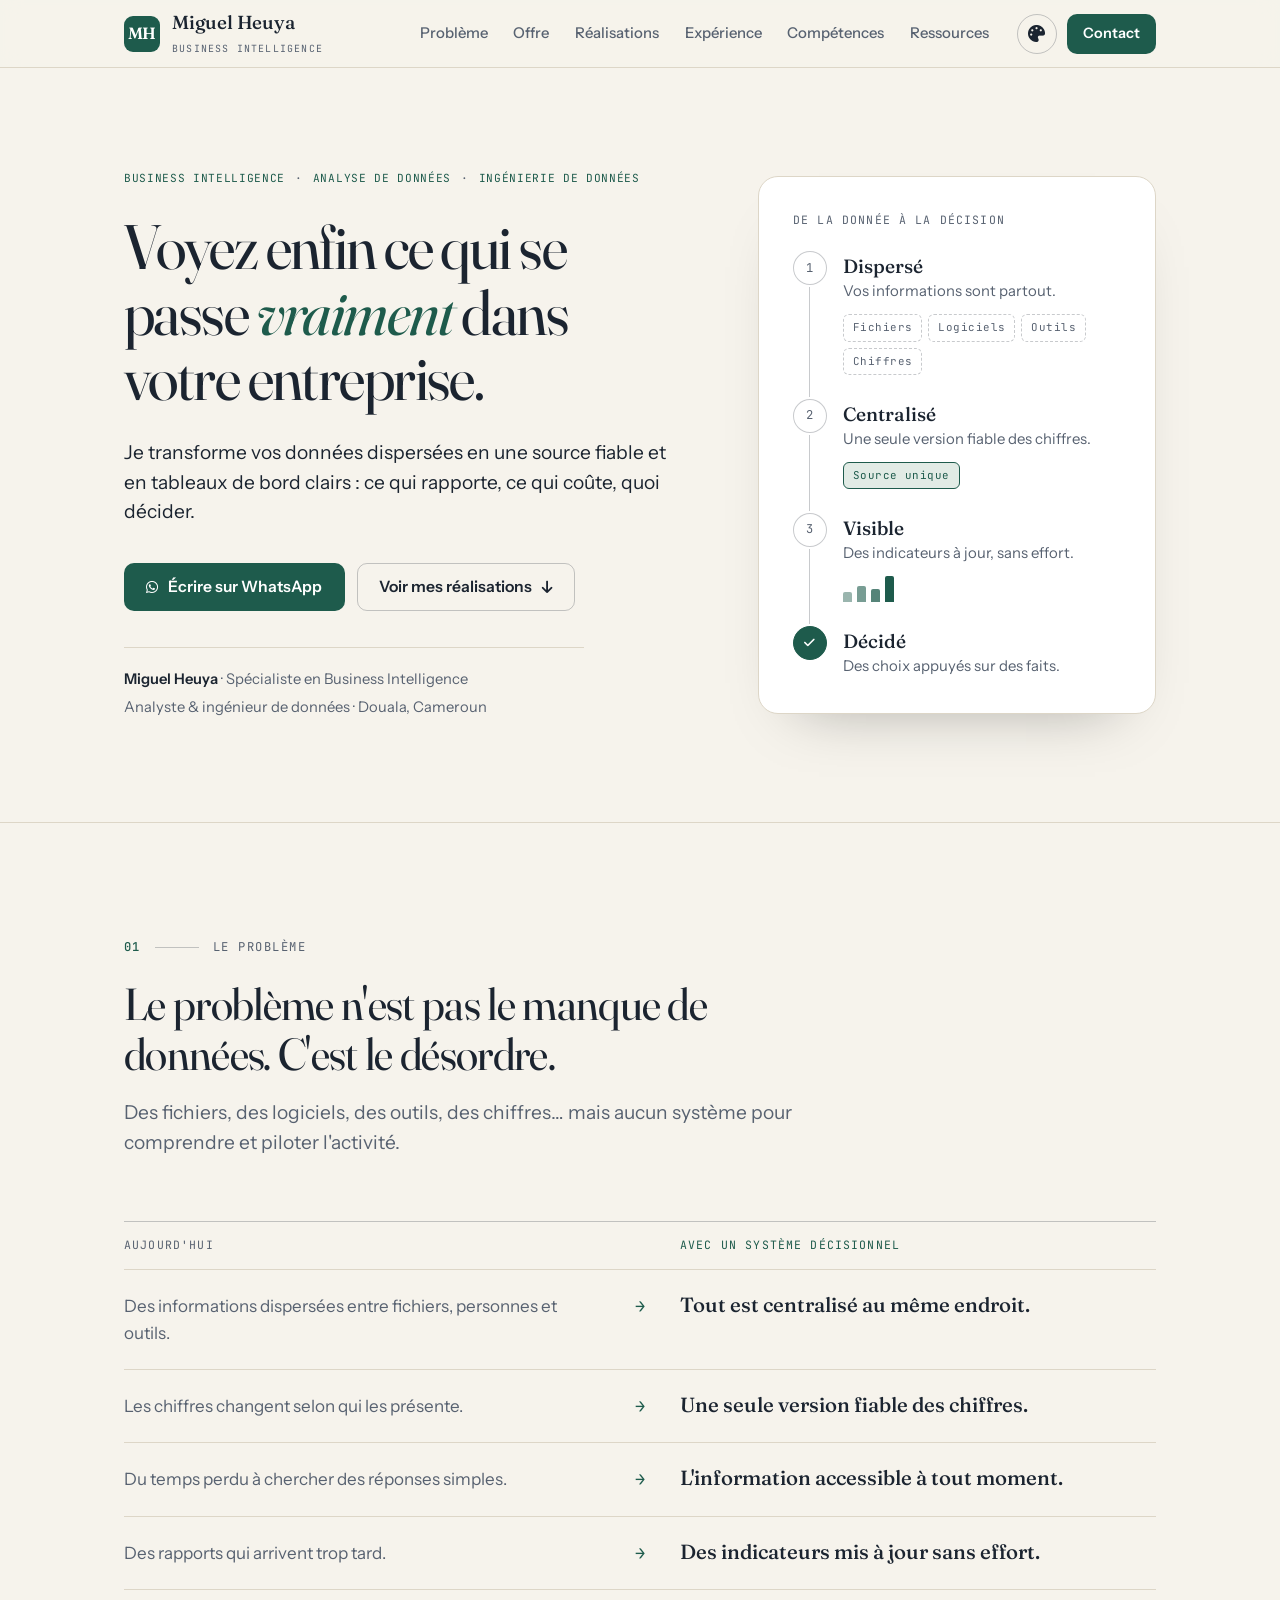
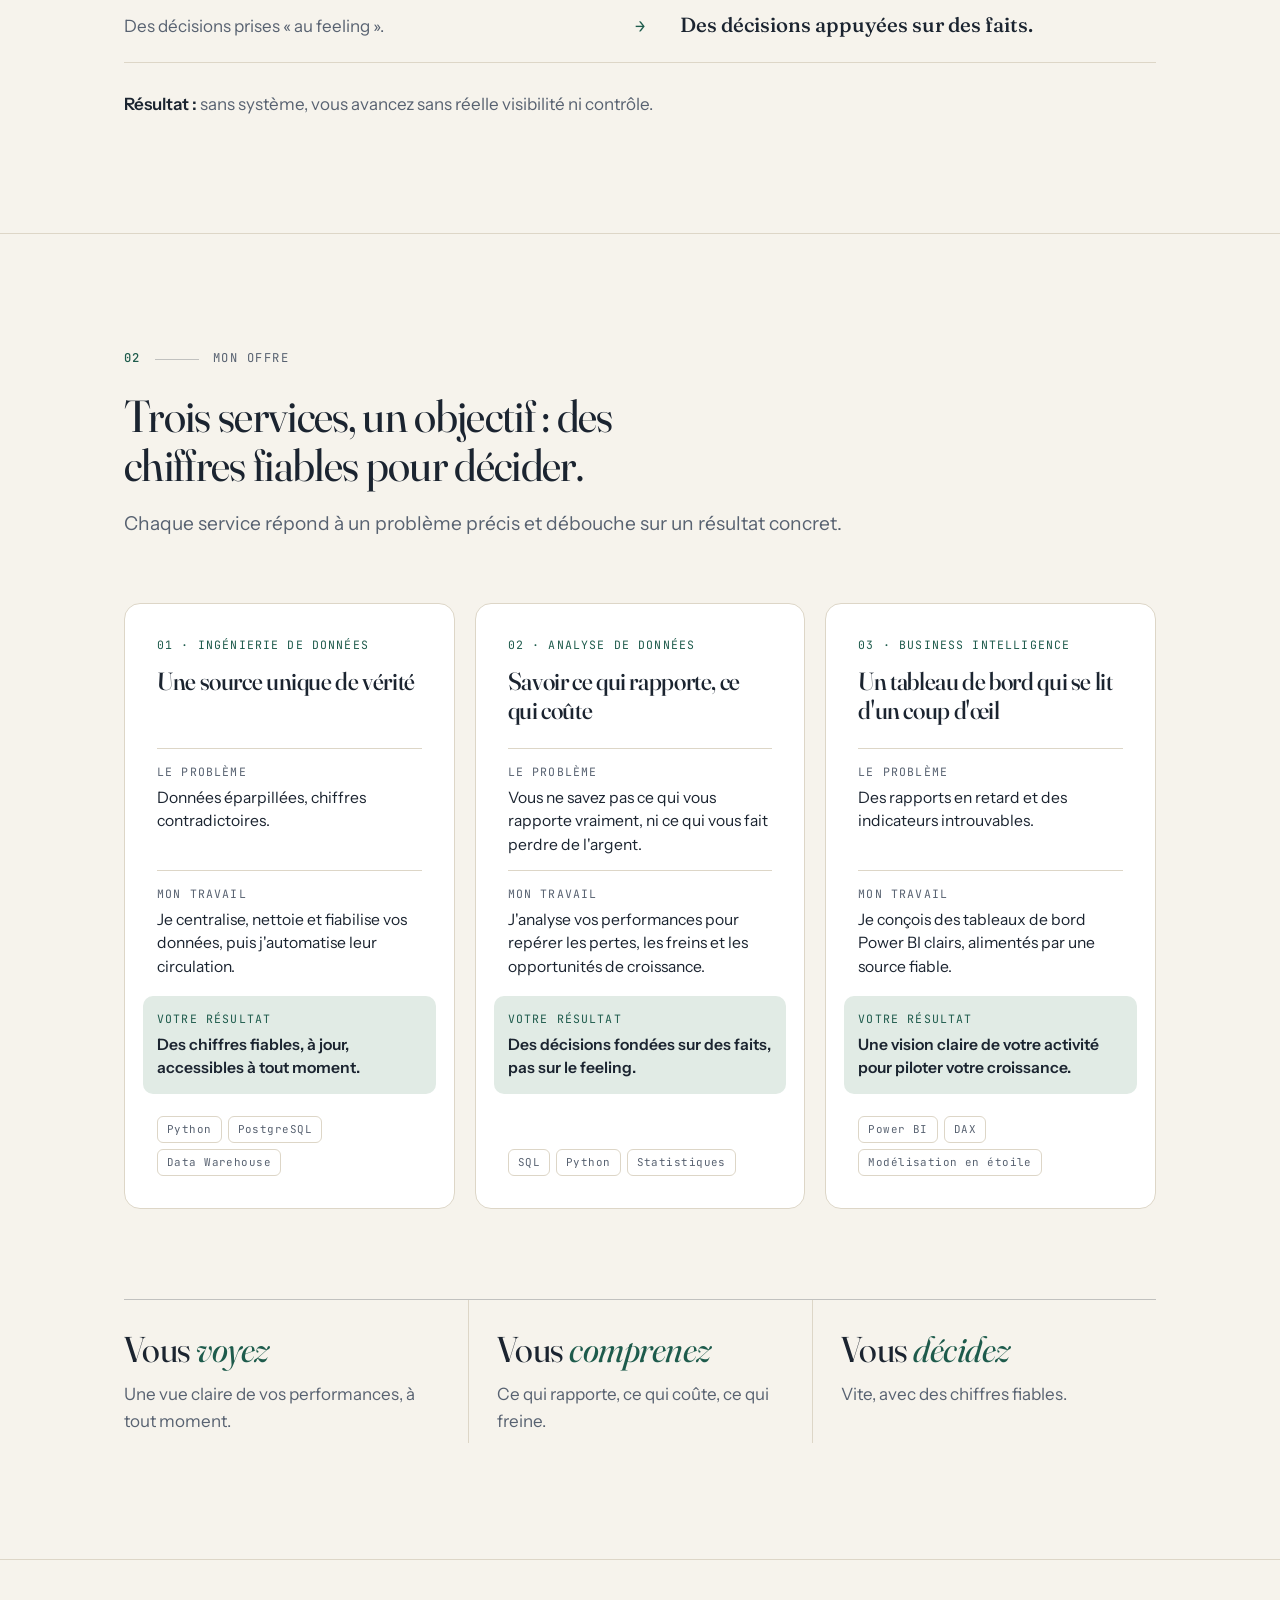
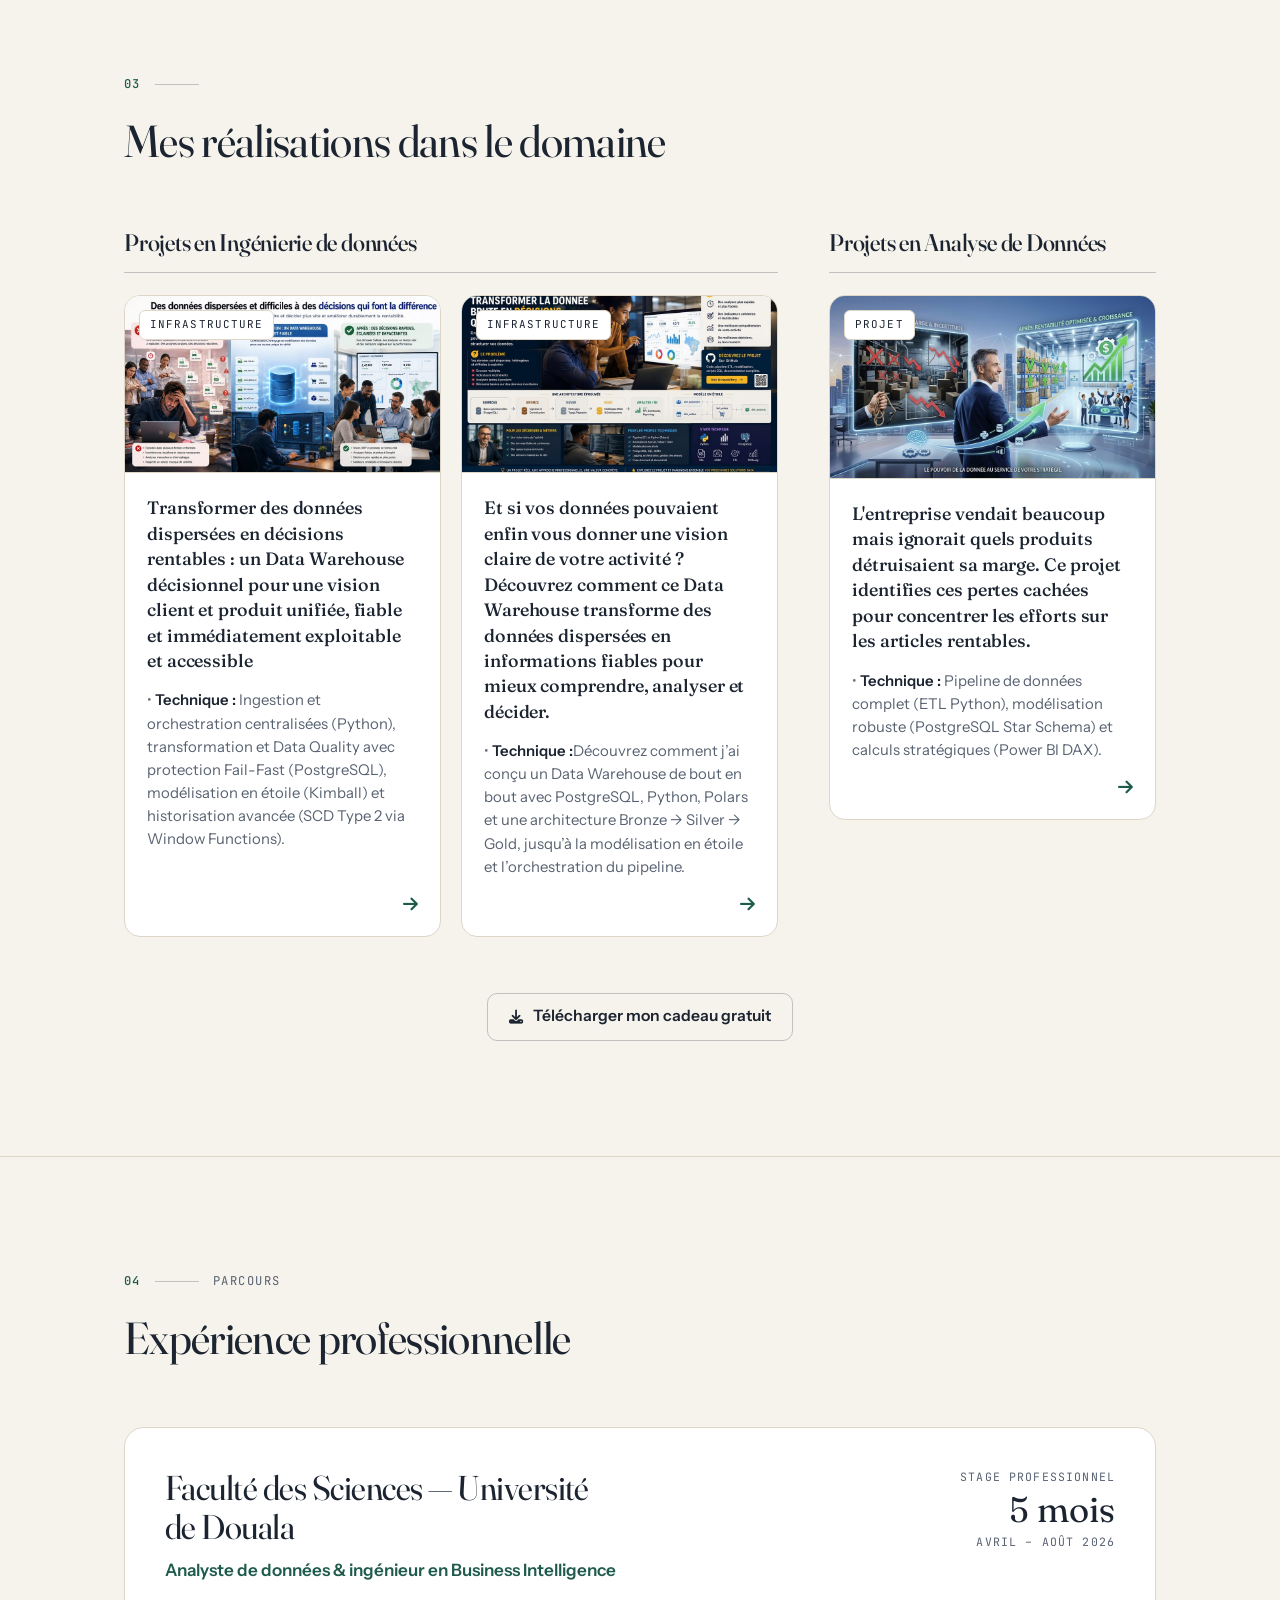
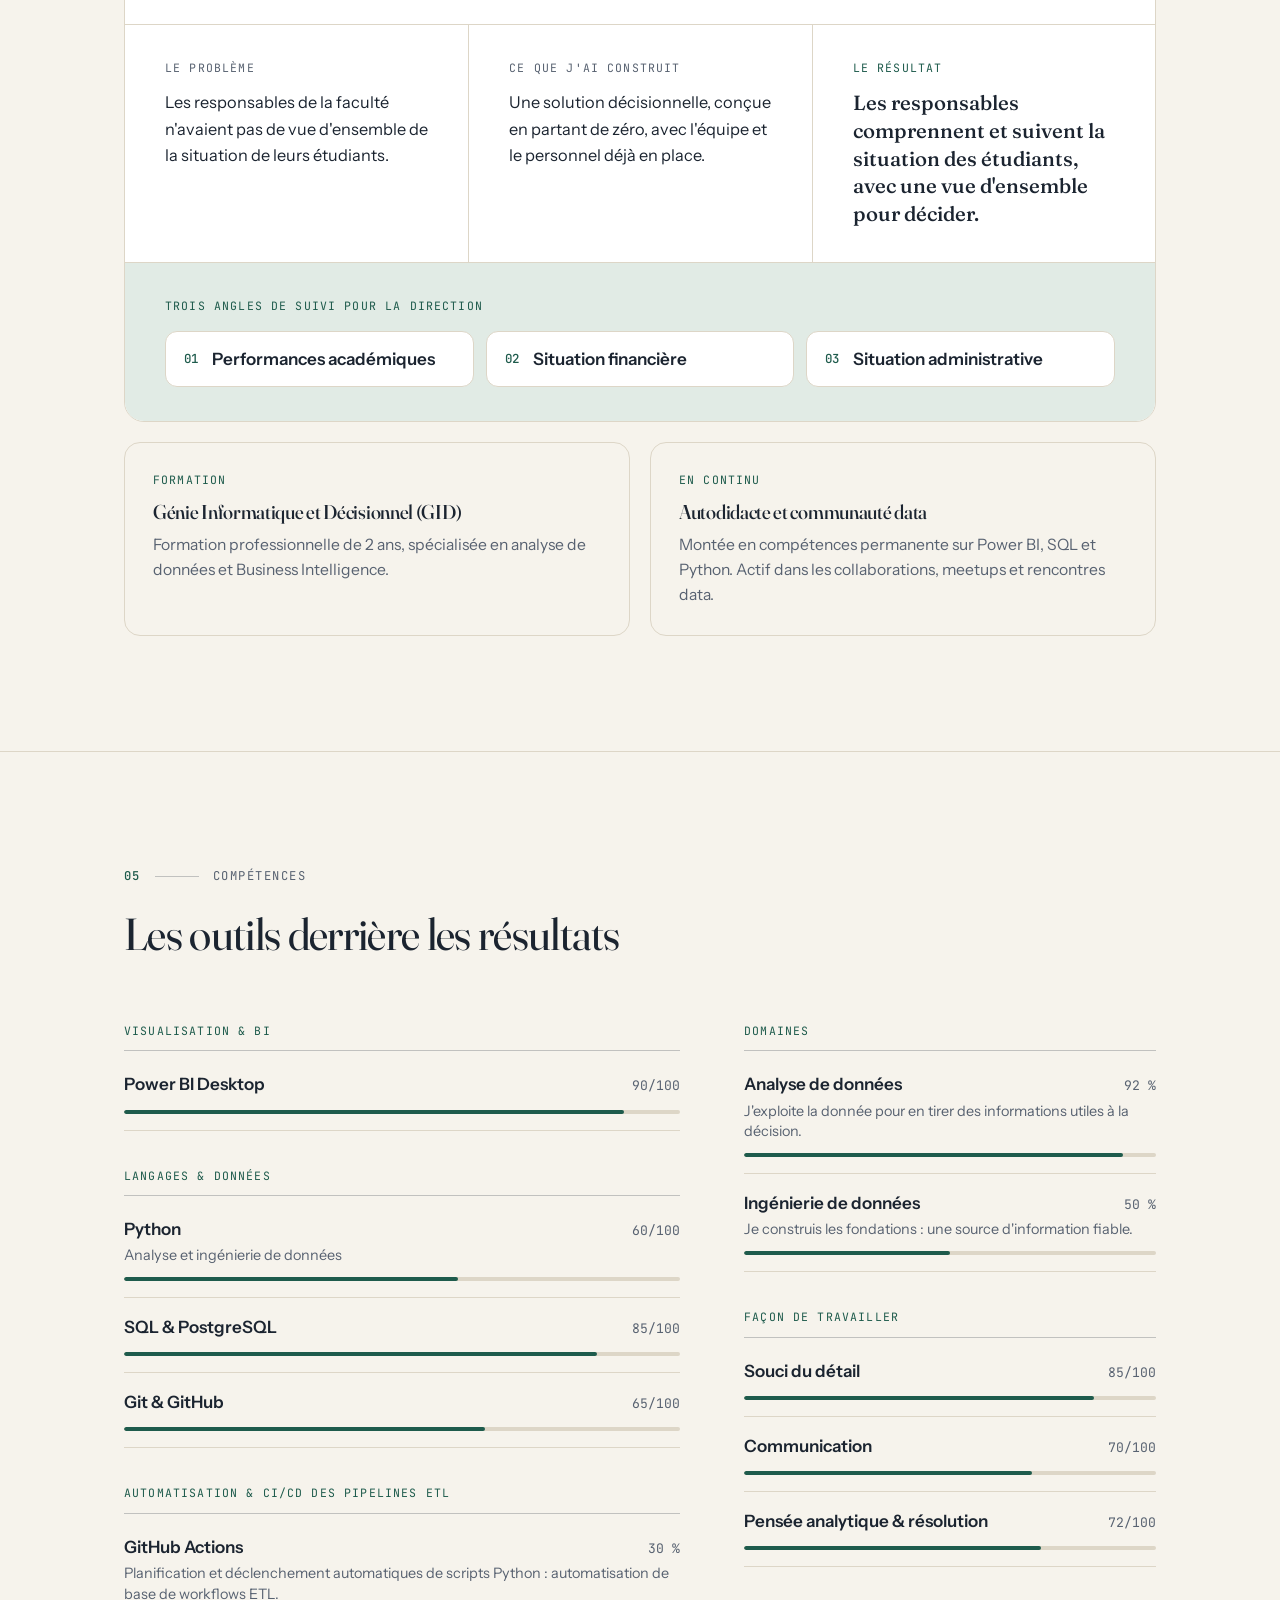
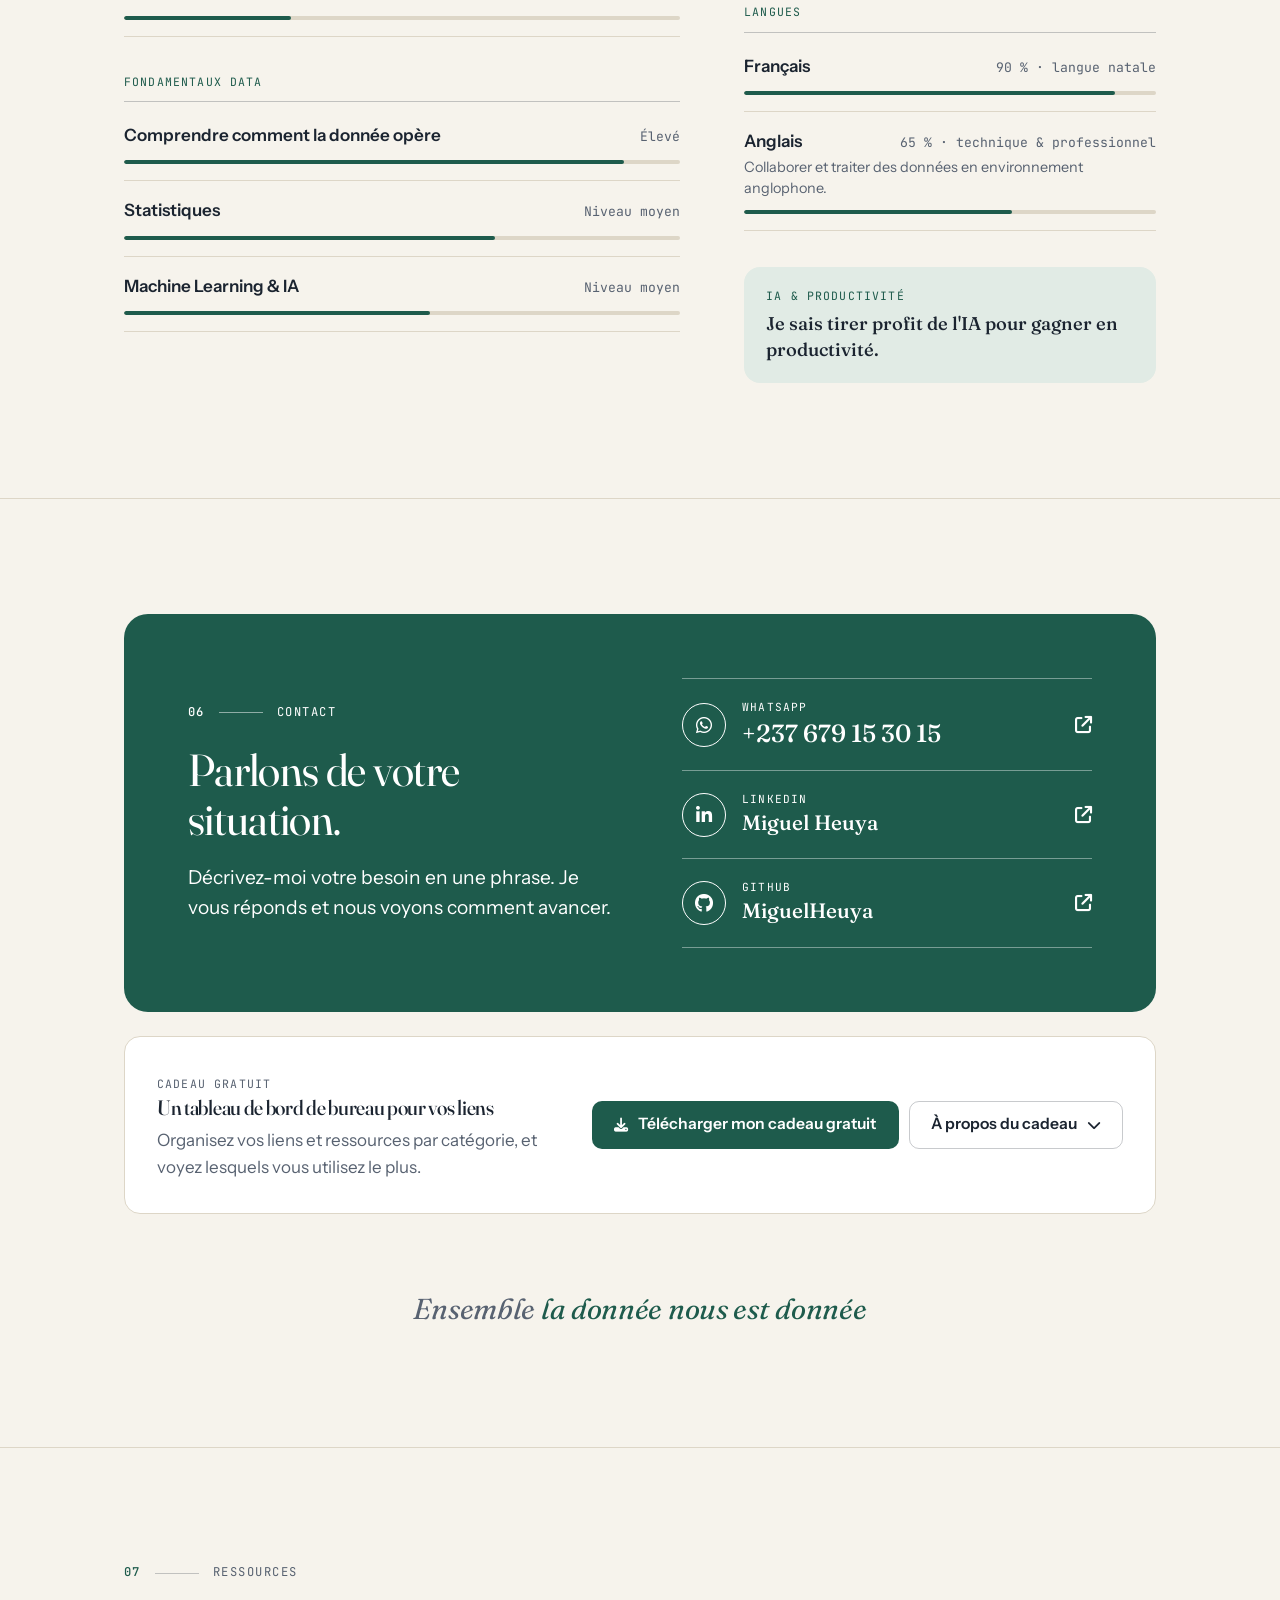
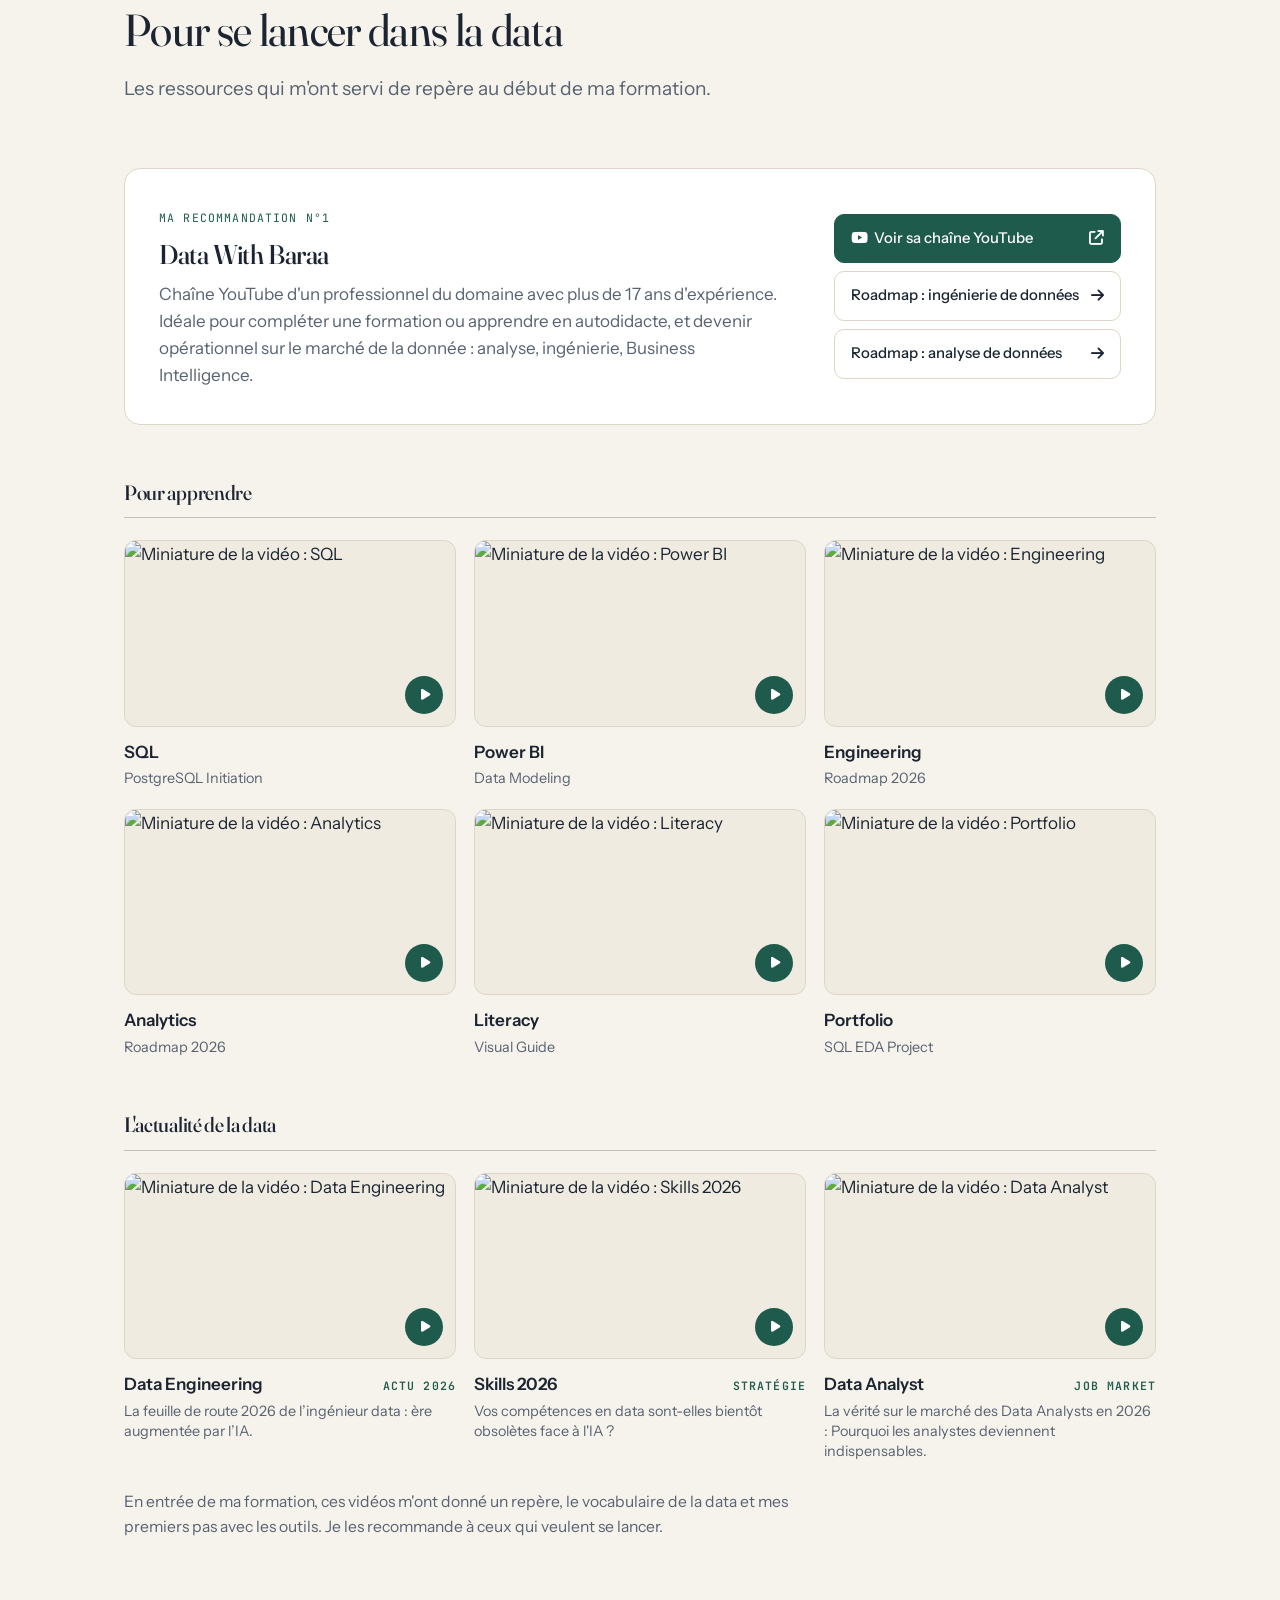
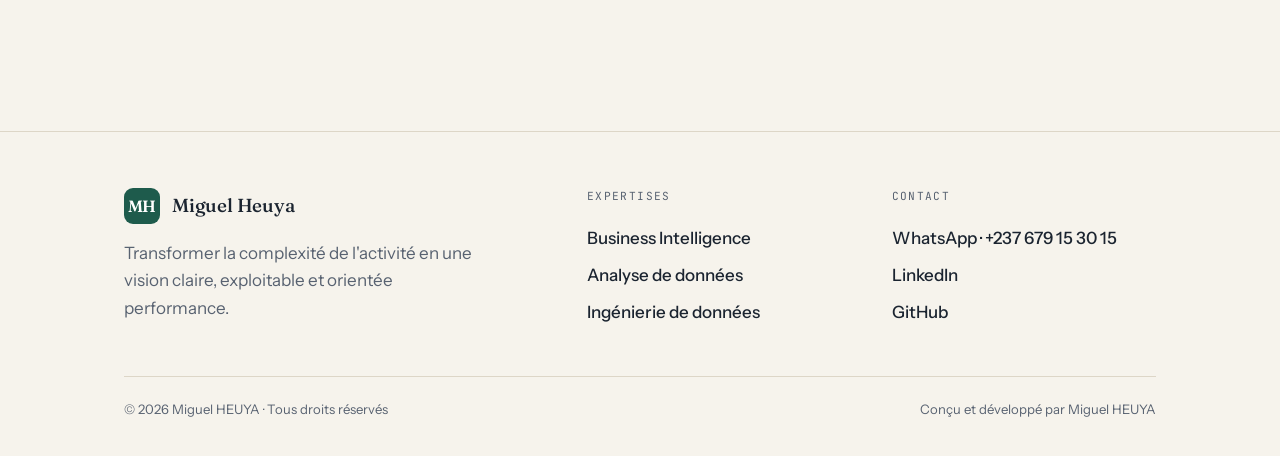
==== commit 1039c1e6: "hello" ====
--- a/index.html
+++ b/index.html
@@ -1,39 +1,29 @@
-
-
-
 <!DOCTYPE html>
-<html lang="fr" class="scroll-smooth">
+<html lang="fr">
 <head>
-    <meta charset="UTF-8">
-    <meta name="viewport" content="width=device-width, initial-scale=1.0">
-    <link rel="icon" href="Image/LogoNew2 - Copy.png">
-    <title>Miguel Heuya | Data Analyst & Business Intelligence Specialist</title>
-    <script src="https://cdn.tailwindcss.com"></script>
-    <link rel="stylesheet" href="https://cdnjs.cloudflare.com/ajax/libs/font-awesome/6.4.0/css/all.min.css">
-    <link href="https://fonts.googleapis.com/css2?family=Allura&display=swap" rel="stylesheet">
-    <link href="Image/style.CSS" rel="stylesheet">
-    <link href="Image/style1.CSS" rel="stylesheet">
-    <meta charset="UTF-8">
-  <meta name="viewport" content="width=device-width, initial-scale=1.0">
-
-  <meta name="description" content="Portfolio officiel de Miguel Heuya, Data Analyst & Business Intelligence Specialist basé à Douala, Cameroun. Découvrez mes projets en analyse de données, ingénierie de données et Business Intelligence.">
+  <meta charset="UTF-8">
+  <meta name="viewport" content="width=device-width, initial-scale=1">
+  <title>Miguel Heuya | Data Analyst &amp; Business Intelligence Specialist</title>
+
+  <meta name="description" content="Spécialiste Business Intelligence à Douala (Cameroun). Je centralise vos données et je les transforme en tableaux de bord clairs pour piloter votre activité : ce qui rapporte, ce qui coûte, quoi décider.">
   <meta name="author" content="Miguel Heuya">
   <meta name="robots" content="index, follow, max-image-preview:large">
-  <meta name="keywords" content="Miguel Heuya, Data Analyst, Business Intelligence, Business Intelligence Specialist, Data Engineer, Power BI, SQL, Python, Douala, Cameroun, Analyse de données, Ingénierie de données">
+  <meta name="keywords" content="Miguel Heuya, Data Analyst, Business Intelligence, Business Intelligence Specialist, Data Engineer, Power BI, SQL, Python, Douala, Cameroun, Analyse de données, Ingénierie de données, tableau de bord">
   <meta name="language" content="French">
   <meta name="geo.region" content="CM">
   <meta name="geo.placename" content="Douala">
-  <meta name="theme-color" content="#050505">
-
-  <!-- URL Canonique -->
+  <meta name="theme-color" content="#F6F3EC">
+
   <link rel="canonical" href="https://miguelheuya.netlify.app/">
-
-  <!-- Open Graph / Réseaux Sociaux -->
+  <link rel="icon" type="image/svg+xml" href="Image/favicon.svg">
+  <link rel="icon" href="Image/LogoNew2 - Copy.png">
+
+  <!-- Open Graph / Réseaux sociaux -->
   <meta property="og:type" content="profile">
   <meta property="og:url" content="https://miguelheuya.netlify.app/">
   <meta property="og:site_name" content="Miguel Heuya">
-  <meta property="og:title" content="Miguel Heuya | Data Analyst & Business Intelligence Specialist">
-  <meta property="og:description" content="Portfolio officiel de Miguel Heuya, Data Analyst & Business Intelligence Specialist basé à Douala, Cameroun.">
+  <meta property="og:title" content="Miguel Heuya | Data Analyst &amp; Business Intelligence Specialist">
+  <meta property="og:description" content="Spécialiste Business Intelligence à Douala (Cameroun). Je centralise vos données et je les transforme en tableaux de bord clairs pour piloter votre activité : ce qui rapporte, ce qui coûte, quoi décider.">
   <meta property="og:locale" content="fr_FR">
   <meta property="og:image" content="https://miguelheuya.netlify.app/Image/LogoNew2%20-%20Copy.png">
   <meta property="profile:first_name" content="Miguel">
@@ -41,1056 +31,669 @@
 
   <!-- Twitter Card -->
   <meta name="twitter:card" content="summary_large_image">
-  <meta name="twitter:title" content="Miguel Heuya | Data Analyst & Business Intelligence Specialist">
-  <meta name="twitter:description" content="Portfolio officiel de Miguel Heuya, Data Analyst & Business Intelligence Specialist basé à Douala, Cameroun.">
+  <meta name="twitter:title" content="Miguel Heuya | Data Analyst &amp; Business Intelligence Specialist">
+  <meta name="twitter:description" content="Spécialiste Business Intelligence à Douala (Cameroun). Je centralise vos données et je les transforme en tableaux de bord clairs pour piloter votre activité : ce qui rapporte, ce qui coûte, quoi décider.">
   <meta name="twitter:image" content="https://miguelheuya.netlify.app/Image/LogoNew2%20-%20Copy.png">
-    <style>
-        /* Style pour le lien actif dans la navigation */
-        .nav-link.active {
-            color: #ffc70d !important;
-            text-shadow: 0 0 8px rgba(255, 202, 28, 0.5);
-            font-weight: 900;
-        }
-        /* Animation pour le fallback du chatbot */
-        @keyframes gentlePulse {
-            0%, 100% { opacity: 0.6; transform: scale(1); }
-            50% { opacity: 1; transform: scale(1.02); }
-        }
-        .chatbot-fallback {
-            animation: gentlePulse 3s ease-in-out infinite;
-            transition: all 0.3s ease;
-        }
-    </style>
+
+  <link rel="preconnect" href="https://fonts.googleapis.com">
+  <link rel="preconnect" href="https://fonts.gstatic.com" crossorigin>
+  <link href="https://fonts.googleapis.com/css2?family=Fraunces:ital,opsz,wght@0,9..144,300..700;1,9..144,300..700&amp;family=Instrument+Sans:wght@400..700&amp;family=JetBrains+Mono:wght@400;500&amp;display=swap" rel="stylesheet">
+  <link rel="stylesheet" href="https://cdnjs.cloudflare.com/ajax/libs/font-awesome/6.4.0/css/all.min.css">
+  <link rel="stylesheet" href="Image/style.css">
+  <!-- Appliqué dans <head> pour éviter tout flash lors du chargement du thème choisi -->
+  <script src="Image/theme.js"></script>
 </head>
-<body>
-    <div id="theme-sidebar" class="fixed right-6 top-1/2 z-[100] glass p-6 rounded-[30px] flex flex-col items-center border-white/10 shadow-2xl space-y-6">
-        <div class="text-center w-full">
-            <p class="text-[10px] font-black uppercase mb-3 opacity-60 tracking-widest text-white">Couleur d'Accent</p>
-            <div class="color-picker-wrapper"><input type="color" id="accent-picker" value="#ffc70d"></div>
-        </div>
-        <div class="w-full h-px bg-white/10"></div>
-        <div class="text-center w-full">
-            <p class="text-[10px] font-black uppercase mb-3 opacity-60 tracking-widest text-white">Couleur de Fond</p>
-            <div class="color-picker-wrapper"><input type="color" id="bg-picker" value="#050505"></div>
-        </div>
+<body id="top">
+  <a class="skip" href="#probleme">Aller au contenu</a>
+
+  <!-- ============ En-tête ============ -->
+  <header class="site-header">
+    <div class="wrap">
+      <a class="brand" href="#top" aria-label="Miguel Heuya, retour en haut">
+        <span class="mark" aria-hidden="true">MH</span>
+        <span><span class="brand-name">Miguel Heuya</span><span class="brand-role">Business Intelligence</span></span>
+      </a>
+      <nav class="nav" aria-label="Navigation principale">
+        <a class="nav-link" href="#probleme">Problème</a>
+        <a class="nav-link" href="#offre">Offre</a>
+        <a class="nav-link" href="#portfolio">Réalisations</a>
+        <a class="nav-link" href="#experience">Expérience</a>
+        <a class="nav-link" href="#competences">Compétences</a>
+        <a class="nav-link" href="#ressources">Ressources</a>
+      </nav>
+      <div class="header-actions">
+        <button id="theme-toggle-btn" class="icon-btn" type="button" aria-label="Personnaliser le thème" aria-expanded="false" aria-controls="theme-panel"><i class="fas fa-palette"></i></button>
+        <a class="btn btn-primary btn-sm header-btn-contact" href="#contact">Contact</a>
+        <button id="menu-btn" class="icon-btn" type="button" aria-label="Ouvrir le menu" aria-expanded="false" aria-controls="mobile-menu"><i class="fas fa-bars"></i></button>
+      </div>
     </div>
-
-<nav class="fixed w-full z-50 glass bg-opacity-10 backdrop-blur-md py-3">
-    <div class="container mx-auto px-6 flex justify-between items-center relative min-h-[60px]">
-        <a href="#home" class="text-white no-underline">
-            <div style="font-family: 'Allura', cursive; color: #ffc70d; opacity: 0.9; transform: rotate(-5deg); white-space: nowrap; cursor: default; font-size: clamp(1.5rem, 4vw, 2.2rem); min-width: clamp(140px, 20vw, 220px);">
-                Miguel Heuya
-            </div>
-        </a>
-
-        <div class="hidden md:flex md:absolute md:left-1/2 md:-translate-x-1/2 z-0">
-            <div class="flex space-x-3 lg:space-x-6 text-[9px] lg:text-[10px] font-bold uppercase tracking-widest items-center">
-                <a href="#profiles" class="nav-link whitespace-nowrap inline-flex items-center gap-1.5">
-                    <i class="fas fa-user-circle"></i>
-                    <span>Profiles</span>
-                </a>
-                <a href="#skills" class="nav-link whitespace-nowrap inline-flex items-center gap-1.5">
-                    <i class="fas fa-code"></i>
-                    <span>Compétences</span>
-                </a>
-                <a href="#career" class="nav-link whitespace-nowrap inline-flex items-center gap-1.5">
-                    <i class="fas fa-briefcase"></i>
-                    <span>Parcours</span>
-                </a>
-                <a href="#training" class="nav-link whitespace-nowrap inline-flex items-center gap-1.5">
-                    <i class="fas fa-thumbs-up"></i>
-                    <span>Mes recommandations</span>
-                </a>
-                <a href="#portfolio" class="nav-link whitespace-nowrap inline-flex items-center gap-1.5">
-                    <i class="fas fa-folder-open"></i>
-                    <span>Réalisations</span>
-                </a>
-                <a href="https://github.com/MiguelHeuya" target="_blank" rel="noopener noreferrer" class="nav-link whitespace-nowrap inline-flex items-center gap-1.5">
-                    <i class="fab fa-github"></i>
-                    <span>GitHub</span>
-                </a>
-                <a href="#contact" class="contact-btn-custom font-black ml-2 inline-flex items-center gap-1.5">
-                    <i class="fas fa-envelope"></i>
-                    <span>Contact</span>
-                </a>
-            </div>
-        </div>
-
-        <div class="absolute left-1/2 -translate-x-1/2 md:relative md:left-0 md:translate-x-0 flex items-center group" id="attractor-container">
-            <div class="hidden lg:block mr-4 opacity-0 group-hover:opacity-100 transition-all duration-500">
-                <span class="relative px-4 py-2 bg-black border border-primary/50 text-primary text-[11px] font-black uppercase tracking-widest rounded-full shadow-[0_0_20px_rgba(var(--primary-rgb),0.4)]">
-                    Personnaliser le Thème
-                </span>
-            </div>
-            <button id="theme-toggle-btn" class="bg-primary text-black w-10 h-10 md:w-12 md:h-12 rounded-full shadow-[0_0_25px_rgba(var(--primary-rgb),0.5)] flex items-center justify-center text-lg md:text-xl hover:scale-110 transition-all duration-300 z-[110]">
-                <i class="fas fa-palette"></i>
-            </button>
-        </div>
-
-        <button id="menu-btn" class="md:hidden text-primary text-2xl z-[110] ml-auto">
-            <i class="fas fa-bars"></i>
-        </button>
+  </header>
+
+  <!-- Panneau de thème -->
+  <div id="theme-panel" class="theme-panel" role="dialog" aria-label="Apparence du site" aria-hidden="true">
+    <div class="tp-head"><span class="tp-title">Apparence</span><span id="theme-custom-tag" class="tp-custom" hidden>Personnalisé</span></div>
+    <div id="theme-presets" class="presets" role="group" aria-label="Palettes de couleurs"></div>
+    <div class="tp-sep"></div>
+    <div class="tp-row"><label for="accent-picker">Couleur d'accent</label><input type="color" id="accent-picker" value="#1e5b4c"></div>
+    <div class="tp-row"><label for="bg-picker">Couleur de fond</label><input type="color" id="bg-picker" value="#f6f3ec"></div>
+    <p class="tp-note">Textes et surfaces s'adaptent automatiquement pour rester lisibles.</p>
+    <button id="theme-reset" class="tp-reset" type="button" hidden>Revenir au thème d'origine</button>
+  </div>
+
+  <!-- Menu mobile -->
+  <div id="mobile-menu" class="mobile-menu" role="dialog" aria-label="Menu" aria-hidden="true">
+    <div class="mm-top">
+      <span class="brand"><span class="mark" aria-hidden="true">MH</span><span class="brand-name">Miguel Heuya</span></span>
+      <button id="close-btn" class="icon-btn" type="button" aria-label="Fermer le menu"><i class="fas fa-xmark"></i></button>
     </div>
-</nav>
-
-<div id="mobile-menu" class="fixed inset-0 z-[120] bg-black/95 flex flex-col items-center justify-center space-y-8 text-xl font-bold uppercase md:hidden translate-x-full transition-transform duration-500">
-    <button id="close-btn" class="absolute top-6 right-6 text-primary text-3xl"><i class="fas fa-times"></i></button>
-    
-    <a href="#profiles" class="nav-link inline-flex items-center gap-3">
-        <i class="fas fa-user-circle"></i>
-        <span>Profiles Professionnels</span>
-    </a>
-    <a href="#skills" class="nav-link inline-flex items-center gap-3">
-        <i class="fas fa-code"></i>
-        <span>Évaluation des compétences</span>
-    </a>
-    <a href="#career" class="nav-link inline-flex items-center gap-3">
-        <i class="fas fa-briefcase"></i>
-        <span>Parcours</span>
-    </a>
-    <a href="#training" class="nav-link inline-flex items-center gap-3">
-        <i class="fas fa-thumbs-up"></i>
-        <span>Mes recommandations</span>
-    </a>
-    <a href="#portfolio" class="nav-link inline-flex items-center gap-3">
-        <i class="fas fa-folder-open"></i>
-        <span>Réalisations</span>
-    </a>
-    <a href="https://github.com/MiguelHeuya" target="_blank" rel="noopener noreferrer" class="nav-link inline-flex items-center gap-3">
-        <i class="fab fa-github"></i>
-        <span>GitHub</span>
-    </a>
-    <a href="#contact" class="contact-btn-custom font-black inline-flex items-center gap-3">
-        <i class="fas fa-envelope"></i>
-        <span>Me contacter</span>
-    </a>
-</div>
-
-<section id="home" class="min-h-screen flex items-center pt-28 pb-12 relative ps-8 sm:ps-0">
-        <div class="container mx-auto px-6 pl-10 sm:px-6 grid grid-cols-1 lg:grid-cols-2 gap-12 items-center">
-            <div class="z-10 relative w-[150%] left-[65%] -translate-x-1/2 sm:w-full sm:left-0 sm:translate-x-0">
-                <h1 class="text-5xl md:text-7xl font-bold leading-tight mb-4 ml-2 sm:ml-0 flex flex-row md:block whitespace-nowrap gap-3">
-                    <span>Miguel</span>
-                    <span class="text-gradient">Heuya</span>
-                </h1>
-<div class="mb-10 ml-2 sm:ml-0 max-w-2xl relative group hover:-translate-y-1 transition-all duration-500 z-10">
-    <!-- Effet de lueur en arrière-plan au survol -->
-    <div class="absolute -inset-1 bg-gradient-to-r from-primary/10 to-transparent rounded-[24px] blur opacity-25 group-hover:opacity-40 transition duration-1000"></div>
-    
-    <!-- Conteneur Glassmorphic avec le motif de petits points en fond -->
-    <div class="relative glass p-6 md:p-8 rounded-[24px] border border-white/10 overflow-hidden">
-        <div class="absolute inset-0 opacity-[0.02] pointer-events-none" style="background-image: radial-gradient(circle, #fff 1px, transparent 1px); background-size: 16px 16px;"></div>
-        
-        <!-- En-tête mis à jour -->
-        <div class="flex items-center space-x-4 mb-6">
-            <div class="relative">
-                <div class="absolute inset-0 bg-primary/20 blur-lg rounded-full animate-pulse"></div>
-                <i class="fas fa-briefcase text-primary text-xl"></i>
-            </div>
-            <h3 class="text-primary font-black text-lg md:text-xl uppercase tracking-[0.12em] leading-tight">
-                Spécialiste en Business Intelligence |<br> Analyste & Ingénieur de Données
-            </h3>
-        </div>
-        
-        <div class="space-y-6 relative z-10">
-            <!-- L'accroche / Mission mis à jour -->
-            <div class="relative pl-5 py-1">
-                <div class="absolute left-0 top-0 bottom-0 w-px border-l border-dashed border-white/20 opacity-40"></div>
-                <p class="text-slate-300 italic text-sm md:text-base leading-relaxed font-mono">
-                    "J’aide les entreprises à gagner en visibilité sur leurs performances, détecter les problèmes et identifier les opportunités de croissance."
-                </p>
-            </div>
-            
-            <!-- Bloc d'impact / Objectif Stratégique mis à jour -->
-            <div class="bg-white/[0.02] border border-white/5 p-4 rounded-xl">
-                <div class="flex items-center space-x-2 mb-2">
-                    <i class="fas fa-bullseye text-primary/60 text-[10px]"></i>
-                    <span class="text-[10px] font-black text-slate-400 uppercase tracking-widest">Objectif stratégique</span>
-                </div>
-                <p class="text-slate-300 text-xs md:text-sm leading-relaxed font-mono">
-                    Permettre aux dirigeants de <span class="text-primary font-bold">comprendre réellement</span> leur activité et de prendre des décisions <span class="text-primary font-bold">fiables, rapides et éclairées</span> grâce à un système clair, structuré et exploitable.
-                </p>
-            </div>
-        </div>
+    <nav class="mm-links" aria-label="Navigation mobile">
+      <a href="#probleme">Problème <span class="mono">01</span></a>
+      <a href="#offre">Offre <span class="mono">02</span></a>
+      <a href="#portfolio">Réalisations <span class="mono">03</span></a>
+      <a href="#experience">Expérience <span class="mono">04</span></a>
+      <a href="#competences">Compétences <span class="mono">05</span></a>
+      <a href="#ressources">Ressources <span class="mono">07</span></a>
+    </nav>
+    <a class="btn btn-primary" href="#contact">Me contacter</a>
+  </div>
+
+  <main>
+    <!-- ============ Accueil ============ -->
+    <section id="home" class="hero">
+      <div class="wrap hero-grid">
+        <div>
+          <p class="eyebrow reveal"><span>Business Intelligence</span><span>Analyse de données</span><span>Ingénierie de données</span></p>
+          <h1 class="reveal" style="--d:.05s">Voyez enfin ce qui se passe <em>vraiment</em> dans votre entreprise.</h1>
+          <p class="lead reveal" style="--d:.1s">Je transforme vos données dispersées en une source fiable et en tableaux de bord clairs : ce qui rapporte, ce qui coûte, quoi décider.</p>
+          <div class="hero-actions reveal" style="--d:.15s">
+            <a class="btn btn-primary" href="https://wa.me/237679153015?text=Salut%20Miguel%20Heuya%2C%20je%20souhaite%20en%20savoir%20plus%20sur%20vos%20services%20en%20business%20intelligence%20et%20la%20fa%C3%A7on%20dont%20vous%20accompagnez%20les%20entreprises" target="_blank" rel="noopener noreferrer"><i class="fab fa-whatsapp"></i> Écrire sur WhatsApp</a>
+            <a class="btn btn-ghost" href="#portfolio">Voir mes réalisations <i class="fas fa-arrow-down"></i></a>
+          </div>
+          <div class="hero-meta reveal" style="--d:.2s">
+            <p><strong>Miguel Heuya</strong> · Spécialiste en Business Intelligence</p>
+            <p>Analyste &amp; ingénieur de données · Douala, Cameroun</p>
+          </div>
+        </div>
+
+        <aside class="flow reveal" style="--d:.15s" aria-label="De la donnée à la décision">
+          <div class="flow-title"><span class="tag">De la donnée à la décision</span></div>
+          <ol>
+            <li class="step">
+              <span class="step-dot">1</span>
+              <div>
+                <p class="step-title">Dispersé</p>
+                <p class="step-desc">Vos informations sont partout.</p>
+                <div class="chips"><span class="chip">Fichiers</span><span class="chip">Logiciels</span><span class="chip">Outils</span><span class="chip">Chiffres</span></div>
+              </div>
+            </li>
+            <li class="step">
+              <span class="step-dot">2</span>
+              <div>
+                <p class="step-title">Centralisé</p>
+                <p class="step-desc">Une seule version fiable des chiffres.</p>
+                <div class="chips"><span class="chip solid">Source unique</span></div>
+              </div>
+            </li>
+            <li class="step">
+              <span class="step-dot">3</span>
+              <div>
+                <p class="step-title">Visible</p>
+                <p class="step-desc">Des indicateurs à jour, sans effort.</p>
+                <div class="minibars" aria-hidden="true"><i></i><i></i><i></i><i></i></div>
+              </div>
+            </li>
+            <li class="step">
+              <span class="step-dot"><i class="fas fa-check" aria-hidden="true"></i></span>
+              <div>
+                <p class="step-title">Décidé</p>
+                <p class="step-desc">Des choix appuyés sur des faits.</p>
+              </div>
+            </li>
+          </ol>
+        </aside>
+      </div>
+    </section>
+
+    <!-- ============ 01 — Le problème ============ -->
+    <section id="probleme" class="section">
+      <span id="profiles"></span>
+      <div class="wrap">
+        <div class="sec-head reveal">
+          <p class="kicker"><span class="num">01</span><span class="rule"></span><span>Le problème</span></p>
+          <h2>Le problème n'est pas le manque de données. C'est le désordre.</h2>
+          <p class="lead">Des fichiers, des logiciels, des outils, des chiffres… mais aucun système pour comprendre et piloter l'activité.</p>
+        </div>
+        <div class="ledger reveal">
+          <div class="ledger-head"><span class="tag">Aujourd'hui</span><span></span><span class="tag">Avec un système décisionnel</span></div>
+        <div class="ledger-row">
+          <p class="from">Des informations dispersées entre fichiers, personnes et outils.</p>
+          <p class="arrow-col"><span>→</span></p>
+          <p class="to">Tout est centralisé au même endroit.</p>
+        </div>
+        <div class="ledger-row">
+          <p class="from">Les chiffres changent selon qui les présente.</p>
+          <p class="arrow-col"><span>→</span></p>
+          <p class="to">Une seule version fiable des chiffres.</p>
+        </div>
+        <div class="ledger-row">
+          <p class="from">Du temps perdu à chercher des réponses simples.</p>
+          <p class="arrow-col"><span>→</span></p>
+          <p class="to">L'information accessible à tout moment.</p>
+        </div>
+        <div class="ledger-row">
+          <p class="from">Des rapports qui arrivent trop tard.</p>
+          <p class="arrow-col"><span>→</span></p>
+          <p class="to">Des indicateurs mis à jour sans effort.</p>
+        </div>
+        <div class="ledger-row">
+          <p class="from">Des décisions prises « au feeling ».</p>
+          <p class="arrow-col"><span>→</span></p>
+          <p class="to">Des décisions appuyées sur des faits.</p>
+        </div>
+        </div>
+        <p class="ledger-foot reveal"><strong>Résultat :</strong> sans système, vous avancez sans réelle visibilité ni contrôle.</p>
+      </div>
+    </section>
+
+    <!-- ============ 02 — L'offre ============ -->
+    <section id="offre" class="section">
+      <div class="wrap">
+        <div class="sec-head reveal">
+          <p class="kicker"><span class="num">02</span><span class="rule"></span><span>Mon offre</span></p>
+          <h2>Trois services, un objectif : des chiffres fiables pour décider.</h2>
+          <p class="lead">Chaque service répond à un problème précis et débouche sur un résultat concret.</p>
+        </div>
+
+        <div class="services">
+          <article class="service reveal">
+            <span class="tag">01 · Ingénierie de données</span>
+            <h3>Une source unique de vérité</h3>
+            <div class="s-row"><span class="label">Le problème</span><p>Données éparpillées, chiffres contradictoires.</p></div>
+            <div class="s-row"><span class="label">Mon travail</span><p>Je centralise, nettoie et fiabilise vos données, puis j'automatise leur circulation.</p></div>
+            <div class="s-row result"><span class="label">Votre résultat</span><p>Des chiffres fiables, à jour, accessibles à tout moment.</p></div>
+            <div class="chips"><span class="chip">Python</span><span class="chip">PostgreSQL</span><span class="chip">Data Warehouse</span></div>
+          </article>
+
+          <article class="service reveal" style="--d:.08s">
+            <span class="tag">02 · Analyse de données</span>
+            <h3>Savoir ce qui rapporte, ce qui coûte</h3>
+            <div class="s-row"><span class="label">Le problème</span><p>Vous ne savez pas ce qui vous rapporte vraiment, ni ce qui vous fait perdre de l'argent.</p></div>
+            <div class="s-row"><span class="label">Mon travail</span><p>J'analyse vos performances pour repérer les pertes, les freins et les opportunités de croissance.</p></div>
+            <div class="s-row result"><span class="label">Votre résultat</span><p>Des décisions fondées sur des faits, pas sur le feeling.</p></div>
+            <div class="chips"><span class="chip">SQL</span><span class="chip">Python</span><span class="chip">Statistiques</span></div>
+          </article>
+
+          <article class="service reveal" style="--d:.16s">
+            <span class="tag">03 · Business Intelligence</span>
+            <h3>Un tableau de bord qui se lit d'un coup d'œil</h3>
+            <div class="s-row"><span class="label">Le problème</span><p>Des rapports en retard et des indicateurs introuvables.</p></div>
+            <div class="s-row"><span class="label">Mon travail</span><p>Je conçois des tableaux de bord Power BI clairs, alimentés par une source fiable.</p></div>
+            <div class="s-row result"><span class="label">Votre résultat</span><p>Une vision claire de votre activité pour piloter votre croissance.</p></div>
+            <div class="chips"><span class="chip">Power BI</span><span class="chip">DAX</span><span class="chip">Modélisation en étoile</span></div>
+          </article>
+        </div>
+
+        <div class="outcome reveal">
+          <div><h3>Vous <em>voyez</em></h3><p>Une vue claire de vos performances, à tout moment.</p></div>
+          <div><h3>Vous <em>comprenez</em></h3><p>Ce qui rapporte, ce qui coûte, ce qui freine.</p></div>
+          <div><h3>Vous <em>décidez</em></h3><p>Vite, avec des chiffres fiables.</p></div>
+        </div>
+      </div>
+    </section>
+
+    <!-- ============ 03 — Réalisations (textes strictement conservés) ============ -->
+    <section id="portfolio" class="section">
+      <div class="wrap">
+        <div class="sec-head reveal">
+          <p class="kicker"><span class="num">03</span><span class="rule"></span></p>
+          <h2>Mes réalisations dans le domaine</h2>
+        </div>
+
+        <div class="proj-groups">
+          <div class="proj-group two">
+            <h3 class="proj-group-title">Projets en Ingénierie de données</h3>
+            <div class="proj-grid">
+            <a class="proj reveal" href="Image/engineer1.html">
+              <div class="proj-media">
+                <img src="Image/thumbs/engineer1.jpg" alt="Aperçu du projet Data Engineer" width="960" height="527" loading="lazy">
+                <span class="proj-badge">Infrastructure</span>
+              </div>
+              <div class="proj-body">
+                <h4 class="proj-title">Transformer des données dispersées en décisions rentables : un Data Warehouse décisionnel pour une vision client et produit unifiée, fiable et immédiatement exploitable et accessible</h4>
+                <p class="proj-tech">• <strong>Technique :</strong> Ingestion et orchestration centralisées (Python), transformation et Data Quality avec protection Fail-Fast (PostgreSQL), modélisation en étoile (Kimball) et historisation avancée (SCD Type 2 via Window Functions).</p>
+                <span class="proj-go" aria-hidden="true"><i class="fas fa-arrow-right"></i></span>
+              </div>
+            </a>
+            <a class="proj reveal" href="Image/engineer2.html">
+              <div class="proj-media">
+                <img src="Image/thumbs/engineer2.jpg" alt="Aperçu du projet Data Engineer" width="960" height="640" loading="lazy">
+                <span class="proj-badge">Infrastructure</span>
+              </div>
+              <div class="proj-body">
+                <h4 class="proj-title">Et si vos données pouvaient enfin vous donner une vision claire de votre activité ? Découvrez comment ce Data Warehouse transforme des données dispersées en informations fiables pour mieux comprendre, analyser et décider.</h4>
+                <p class="proj-tech">• <strong>Technique :</strong>Découvrez comment j’ai conçu un Data Warehouse de bout en bout avec PostgreSQL, Python, Polars et une architecture Bronze → Silver → Gold, jusqu’à la modélisation en étoile et l’orchestration du pipeline.</p>
+                <span class="proj-go" aria-hidden="true"><i class="fas fa-arrow-right"></i></span>
+              </div>
+            </a>
+            </div>
+          </div>
+          <div class="proj-group">
+            <h3 class="proj-group-title">Projets en Analyse de Données</h3>
+            <div class="proj-grid">
+            <a class="proj reveal" href="Image/analyst1.html">
+              <div class="proj-media">
+                <img src="Image/thumbs/analyst1.jpg" alt="Aperçu du projet Data Analyst" width="960" height="524" loading="lazy">
+                <span class="proj-badge">Projet</span>
+              </div>
+              <div class="proj-body">
+                <h4 class="proj-title">L'entreprise vendait beaucoup mais ignorait quels produits détruisaient sa marge. Ce projet identifies ces pertes cachées pour concentrer les efforts sur les articles rentables.</h4>
+                <p class="proj-tech">• <strong>Technique :</strong> Pipeline de données complet (ETL Python), modélisation robuste (PostgreSQL Star Schema) et calculs stratégiques (Power BI DAX).</p>
+                <span class="proj-go" aria-hidden="true"><i class="fas fa-arrow-right"></i></span>
+              </div>
+            </a>
+            </div>
+          </div>
+        </div>
+
+        <div class="section-cta reveal">
+          <a class="btn btn-ghost" href="Image/cadeau_miguel_heuya.zip" download><i class="fas fa-download"></i> Télécharger mon cadeau gratuit</a>
+        </div>
+      </div>
+    </section>
+
+    <!-- ============ 04 — Expérience professionnelle ============ -->
+    <section id="experience" class="section">
+      <span id="career"></span>
+      <div class="wrap">
+        <div class="sec-head reveal">
+          <p class="kicker"><span class="num">04</span><span class="rule"></span><span>Parcours</span></p>
+          <h2>Expérience professionnelle</h2>
+        </div>
+
+        <article class="xp reveal">
+          <div class="xp-top">
+            <div>
+              <h3 class="xp-org">Faculté des Sciences — Université de Douala</h3>
+              <p class="xp-role">Analyste de données &amp; ingénieur en Business Intelligence</p>
+            </div>
+            <div class="xp-meta">
+              <span class="tag">Stage professionnel</span>
+              <strong>5 mois</strong>
+              <span class="tag">Avril – août 2026</span>
+            </div>
+          </div>
+          <div class="xp-cols">
+            <div class="xp-col">
+              <span class="label">Le problème</span>
+              <p>Les responsables de la faculté n'avaient pas de vue d'ensemble de la situation de leurs étudiants.</p>
+            </div>
+            <div class="xp-col">
+              <span class="label">Ce que j'ai construit</span>
+              <p>Une solution décisionnelle, conçue en partant de zéro, avec l'équipe et le personnel déjà en place.</p>
+            </div>
+            <div class="xp-col">
+              <span class="label">Le résultat</span>
+              <p>Les responsables comprennent et suivent la situation des étudiants, avec une vue d'ensemble pour décider.</p>
+            </div>
+          </div>
+          <div class="xp-view">
+            <span class="label">Trois angles de suivi pour la direction</span>
+            <div class="xp-axes">
+              <div class="axis"><span class="mono">01</span>Performances académiques</div>
+              <div class="axis"><span class="mono">02</span>Situation financière</div>
+              <div class="axis"><span class="mono">03</span>Situation administrative</div>
+            </div>
+          </div>
+        </article>
+
+        <div class="edu">
+          <div class="edu-card reveal">
+            <span class="label">Formation</span>
+            <h3>Génie Informatique et Décisionnel (GID)</h3>
+            <p>Formation professionnelle de 2 ans, spécialisée en analyse de données et Business Intelligence.</p>
+          </div>
+          <div class="edu-card reveal" style="--d:.08s">
+            <span class="label">En continu</span>
+            <h3>Autodidacte et communauté data</h3>
+            <p>Montée en compétences permanente sur Power BI, SQL et Python. Actif dans les collaborations, meetups et rencontres data.</p>
+          </div>
+        </div>
+      </div>
+    </section>
+
+    <!-- ============ 05 — Compétences ============ -->
+    <section id="competences" class="section">
+      <span id="skills"></span>
+      <div class="wrap">
+        <div class="sec-head reveal">
+          <p class="kicker"><span class="num">05</span><span class="rule"></span><span>Compétences</span></p>
+          <h2>Les outils derrière les résultats</h2>
+        </div>
+
+        <div class="skills">
+          <div>
+            <div class="skill-group reveal">
+              <span class="tag sg-title">Visualisation &amp; BI</span>
+              <div class="skill">
+                <div class="skill-row"><span class="skill-name">Power BI Desktop</span><span class="skill-lv">90/100</span></div>
+                <div class="bar" style="--lv:90%"><i></i></div>
+              </div>
+            </div>
+            <div class="skill-group reveal">
+              <span class="tag sg-title">Langages &amp; données</span>
+              <div class="skill">
+                <div class="skill-row"><span class="skill-name">Python</span><span class="skill-lv">60/100</span></div>
+                <p class="skill-note">Analyse et ingénierie de données</p>
+                <div class="bar" style="--lv:60%"><i></i></div>
+              </div>
+              <div class="skill">
+                <div class="skill-row"><span class="skill-name">SQL &amp; PostgreSQL</span><span class="skill-lv">85/100</span></div>
+                <div class="bar" style="--lv:85%"><i></i></div>
+              </div>
+              <div class="skill">
+                <div class="skill-row"><span class="skill-name">Git &amp; GitHub</span><span class="skill-lv">65/100</span></div>
+                <div class="bar" style="--lv:65%"><i></i></div>
+              </div>
+            </div>
+            <div class="skill-group reveal">
+              <span class="tag sg-title">Automatisation &amp; CI/CD des pipelines ETL</span>
+              <div class="skill">
+                <div class="skill-row"><span class="skill-name">GitHub Actions</span><span class="skill-lv">30&nbsp;%</span></div>
+                <p class="skill-note">Planification et déclenchement automatiques de scripts Python : automatisation de base de workflows ETL.</p>
+                <div class="bar" style="--lv:30%"><i></i></div>
+              </div>
+            </div>
+            <div class="skill-group reveal">
+              <span class="tag sg-title">Fondamentaux data</span>
+              <div class="skill">
+                <div class="skill-row"><span class="skill-name">Comprendre comment la donnée opère</span><span class="skill-lv">Élevé</span></div>
+                <div class="bar" style="--lv:90%"><i></i></div>
+              </div>
+              <div class="skill">
+                <div class="skill-row"><span class="skill-name">Statistiques</span><span class="skill-lv">Niveau moyen</span></div>
+                <div class="bar" style="--lv:66.66%"><i></i></div>
+              </div>
+              <div class="skill">
+                <div class="skill-row"><span class="skill-name">Machine Learning &amp; IA</span><span class="skill-lv">Niveau moyen</span></div>
+                <div class="bar" style="--lv:55%"><i></i></div>
+              </div>
+            </div>
+          </div>
+
+          <div>
+            <div class="skill-group reveal">
+              <span class="tag sg-title">Domaines</span>
+              <div class="skill">
+                <div class="skill-row"><span class="skill-name">Analyse de données</span><span class="skill-lv">92&nbsp;%</span></div>
+                <p class="skill-note">J'exploite la donnée pour en tirer des informations utiles à la décision.</p>
+                <div class="bar" style="--lv:92%"><i></i></div>
+              </div>
+              <div class="skill">
+                <div class="skill-row"><span class="skill-name">Ingénierie de données</span><span class="skill-lv">50&nbsp;%</span></div>
+                <p class="skill-note">Je construis les fondations : une source d'information fiable.</p>
+                <div class="bar" style="--lv:50%"><i></i></div>
+              </div>
+            </div>
+            <div class="skill-group reveal">
+              <span class="tag sg-title">Façon de travailler</span>
+              <div class="skill">
+                <div class="skill-row"><span class="skill-name">Souci du détail</span><span class="skill-lv">85/100</span></div>
+                <div class="bar" style="--lv:85%"><i></i></div>
+              </div>
+              <div class="skill">
+                <div class="skill-row"><span class="skill-name">Communication</span><span class="skill-lv">70/100</span></div>
+                <div class="bar" style="--lv:70%"><i></i></div>
+              </div>
+              <div class="skill">
+                <div class="skill-row"><span class="skill-name">Pensée analytique &amp; résolution</span><span class="skill-lv">72/100</span></div>
+                <div class="bar" style="--lv:72%"><i></i></div>
+              </div>
+            </div>
+            <div class="skill-group reveal">
+              <span class="tag sg-title">Langues</span>
+              <div class="skill">
+                <div class="skill-row"><span class="skill-name">Français</span><span class="skill-lv">90&nbsp;% · langue natale</span></div>
+                <div class="bar" style="--lv:90%"><i></i></div>
+              </div>
+              <div class="skill">
+                <div class="skill-row"><span class="skill-name">Anglais</span><span class="skill-lv">65&nbsp;% · technique &amp; professionnel</span></div>
+                <p class="skill-note">Collaborer et traiter des données en environnement anglophone.</p>
+                <div class="bar" style="--lv:65%"><i></i></div>
+              </div>
+            </div>
+            <div class="ai-note reveal">
+              <span class="label">IA &amp; productivité</span>
+              <p>Je sais tirer profit de l'IA pour gagner en productivité.</p>
+            </div>
+          </div>
+        </div>
+      </div>
+    </section>
+
+    <!-- ============ 06 — Contact ============ -->
+    <section id="contact" class="section">
+      <div class="wrap">
+        <div class="contact reveal">
+          <div>
+            <p class="kicker"><span class="num">06</span><span class="rule"></span><span>Contact</span></p>
+            <h2>Parlons de votre situation.</h2>
+            <p class="lead">Décrivez-moi votre besoin en une phrase. Je vous réponds et nous voyons comment avancer.</p>
+          </div>
+          <div class="channels">
+            <a class="channel" href="https://wa.me/237679153015?text=Salut%20Miguel%20Heuya%2C%20je%20souhaite%20en%20savoir%20plus%20sur%20vos%20services%20en%20business%20intelligence%20et%20la%20fa%C3%A7on%20dont%20vous%20accompagnez%20les%20entreprises" target="_blank" rel="noopener noreferrer">
+              <span class="ci"><i class="fab fa-whatsapp"></i></span>
+              <span><span class="cl">WhatsApp</span><span class="cv">+237 679 15 30 15</span></span>
+              <i class="fas fa-arrow-up-right-from-square" aria-hidden="true"></i>
+            </a>
+            <a class="channel" href="https://www.linkedin.com/in/miguel-heuya-analytics-engineering-analyse-de-donn%C3%A9es-business-intelligence-specialiste-performances/" target="_blank" rel="noopener noreferrer">
+              <span class="ci"><i class="fab fa-linkedin-in"></i></span>
+              <span><span class="cl">LinkedIn</span><span class="cv">Miguel Heuya</span></span>
+              <i class="fas fa-arrow-up-right-from-square" aria-hidden="true"></i>
+            </a>
+            <a class="channel" href="https://github.com/MiguelHeuya" target="_blank" rel="noopener noreferrer">
+              <span class="ci"><i class="fab fa-github"></i></span>
+              <span><span class="cl">GitHub</span><span class="cv">MiguelHeuya</span></span>
+              <i class="fas fa-arrow-up-right-from-square" aria-hidden="true"></i>
+            </a>
+          </div>
+        </div>
+
+        <div class="gift reveal">
+          <div>
+            <span class="tag">Cadeau gratuit</span>
+            <h3>Un tableau de bord de bureau pour vos liens</h3>
+            <p>Organisez vos liens et ressources par catégorie, et voyez lesquels vous utilisez le plus.</p>
+          </div>
+          <div class="gift-actions">
+            <a class="btn btn-primary" href="Image/cadeau_miguel_heuya.zip" download><i class="fas fa-download"></i> Télécharger mon cadeau gratuit</a>
+            <button id="gift-toggle-btn" class="btn btn-ghost" type="button" aria-expanded="false" aria-controls="gift-note">À propos du cadeau <i class="fas fa-chevron-down"></i></button>
+          </div>
+          <div id="gift-note" class="gift-note" hidden>
+            <p>Cette application de bureau est un tableau de bord personnel pour organiser, gérer et suivre l'utilisation de vos liens ou ressources.</p>
+            <ul>
+              <li><i class="fas fa-link"></i><span><strong>Gestion des liens :</strong> ajout, classement et suppression de liens et ressources par catégorie.</span></li>
+              <li><i class="fas fa-chart-line"></i><span><strong>Suivi des statistiques :</strong> clics sur chaque lien, éléments les plus populaires et graphique récapitulatif (Analytics).</span></li>
+              <li><i class="fas fa-palette"></i><span><strong>Personnalisation :</strong> couleurs du thème, citations affichées et nom d'utilisateur, sauvegardés localement dans le navigateur.</span></li>
+            </ul>
+            <p>Placez simplement l'application sur votre bureau et commencez à naviguer en toute simplicité.</p>
+          </div>
+        </div>
+
+        <p class="signature reveal">Ensemble <span>la donnée nous est donnée</span></p>
+      </div>
+    </section>
+
+    <!-- ============ 07 — Ressources ============ -->
+    <section id="ressources" class="section">
+      <span id="training"></span>
+      <div class="wrap">
+        <div class="sec-head reveal">
+          <p class="kicker"><span class="num">07</span><span class="rule"></span><span>Ressources</span></p>
+          <h2>Pour se lancer dans la data</h2>
+          <p class="lead">Les ressources qui m'ont servi de repère au début de ma formation.</p>
+        </div>
+
+        <div class="reco reveal">
+          <div>
+            <span class="tag">Ma recommandation n°1</span>
+            <h3>Data With Baraa</h3>
+            <p>Chaîne YouTube d'un professionnel du domaine avec plus de 17 ans d'expérience. Idéale pour compléter une formation ou apprendre en autodidacte, et devenir opérationnel sur le marché de la donnée : analyse, ingénierie, Business Intelligence.</p>
+          </div>
+          <div class="reco-links">
+            <a href="https://www.youtube.com/@DataWithBaraa" target="_blank" rel="noopener noreferrer"><span><i class="fab fa-youtube"></i>&nbsp; Voir sa chaîne YouTube</span><i class="fas fa-arrow-up-right-from-square" aria-hidden="true"></i></a>
+            <a href="https://candle-gosling-511.notion.site/Data-Engineering-Roadmap-2026-Data-With-Baraa-2e534b251f128086b4cef556b8712103" target="_blank" rel="noopener noreferrer"><span>Roadmap : ingénierie de données</span><i class="fas fa-arrow-right" aria-hidden="true"></i></a>
+            <a href="https://candle-gosling-511.notion.site/Data-Analyst-Roadmap-2026-By-Data-With-Baraa-2f034b251f1280fdbf24d23dfe32a15e" target="_blank" rel="noopener noreferrer"><span>Roadmap : analyse de données</span><i class="fas fa-arrow-right" aria-hidden="true"></i></a>
+          </div>
+        </div>
+
+        <div class="vid-block">
+          <h3>Pour apprendre</h3>
+          <div class="vids">
+          <a class="vid" href="https://www.youtube.com/watch?v=fyri49fD2yk" target="_blank" rel="noopener noreferrer">
+            <div class="vid-thumb">
+              <img src="https://img.youtube.com/vi/fyri49fD2yk/hqdefault.jpg" alt="Miniature de la vidéo : SQL" width="480" height="360" loading="lazy">
+              <span class="vid-play"><i class="fas fa-play"></i></span>
+            </div>
+            <div class="vid-title"><span>SQL</span></div>
+            <p class="vid-sub">PostgreSQL Initiation</p>
+          </a>
+          <a class="vid" href="https://www.youtube.com/watch?v=air7T8wCYkU" target="_blank" rel="noopener noreferrer">
+            <div class="vid-thumb">
+              <img src="https://img.youtube.com/vi/air7T8wCYkU/hqdefault.jpg" alt="Miniature de la vidéo : Power BI" width="480" height="360" loading="lazy">
+              <span class="vid-play"><i class="fas fa-play"></i></span>
+            </div>
+            <div class="vid-title"><span>Power BI</span></div>
+            <p class="vid-sub">Data Modeling</p>
+          </a>
+          <a class="vid" href="https://www.youtube.com/watch?v=1nVGaNbvuXg" target="_blank" rel="noopener noreferrer">
+            <div class="vid-thumb">
+              <img src="https://img.youtube.com/vi/1nVGaNbvuXg/hqdefault.jpg" alt="Miniature de la vidéo : Engineering" width="480" height="360" loading="lazy">
+              <span class="vid-play"><i class="fas fa-play"></i></span>
+            </div>
+            <div class="vid-title"><span>Engineering</span></div>
+            <p class="vid-sub">Roadmap 2026</p>
+          </a>
+          <a class="vid" href="https://www.youtube.com/watch?v=6MbN0MVaQ5Y" target="_blank" rel="noopener noreferrer">
+            <div class="vid-thumb">
+              <img src="https://img.youtube.com/vi/6MbN0MVaQ5Y/hqdefault.jpg" alt="Miniature de la vidéo : Analytics" width="480" height="360" loading="lazy">
+              <span class="vid-play"><i class="fas fa-play"></i></span>
+            </div>
+            <div class="vid-title"><span>Analytics</span></div>
+            <p class="vid-sub">Roadmap 2026</p>
+          </a>
+          <a class="vid" href="https://www.youtube.com/watch?v=J2rQTJby8XM" target="_blank" rel="noopener noreferrer">
+            <div class="vid-thumb">
+              <img src="https://img.youtube.com/vi/J2rQTJby8XM/hqdefault.jpg" alt="Miniature de la vidéo : Literacy" width="480" height="360" loading="lazy">
+              <span class="vid-play"><i class="fas fa-play"></i></span>
+            </div>
+            <div class="vid-title"><span>Literacy</span></div>
+            <p class="vid-sub">Visual Guide</p>
+          </a>
+          <a class="vid" href="https://www.youtube.com/watch?v=6cJ5Ji8zSDg" target="_blank" rel="noopener noreferrer">
+            <div class="vid-thumb">
+              <img src="https://img.youtube.com/vi/6cJ5Ji8zSDg/hqdefault.jpg" alt="Miniature de la vidéo : Portfolio" width="480" height="360" loading="lazy">
+              <span class="vid-play"><i class="fas fa-play"></i></span>
+            </div>
+            <div class="vid-title"><span>Portfolio</span></div>
+            <p class="vid-sub">SQL EDA Project</p>
+          </a>
+          </div>
+        </div>
+
+        <div class="vid-block">
+          <h3>L'actualité de la data</h3>
+          <div class="vids">
+          <a class="vid" href="https://www.youtube.com/watch?v=uCTVYf9FBQY" target="_blank" rel="noopener noreferrer">
+            <div class="vid-thumb">
+              <img src="https://img.youtube.com/vi/uCTVYf9FBQY/hqdefault.jpg" alt="Miniature de la vidéo : Data Engineering" width="480" height="360" loading="lazy">
+              <span class="vid-play"><i class="fas fa-play"></i></span>
+            </div>
+            <div class="vid-title"><span>Data Engineering</span><span class="tag">Actu 2026</span></div>
+            <p class="vid-sub">La feuille de route 2026 de l’ingénieur data : ère augmentée par l’IA.</p>
+          </a>
+          <a class="vid" href="https://www.youtube.com/watch?v=bjQIq2h4KxM" target="_blank" rel="noopener noreferrer">
+            <div class="vid-thumb">
+              <img src="https://img.youtube.com/vi/bjQIq2h4KxM/hqdefault.jpg" alt="Miniature de la vidéo : Skills 2026" width="480" height="360" loading="lazy">
+              <span class="vid-play"><i class="fas fa-play"></i></span>
+            </div>
+            <div class="vid-title"><span>Skills 2026</span><span class="tag">Stratégie</span></div>
+            <p class="vid-sub">Vos compétences en data sont-elles bientôt obsolètes face à l'IA ?</p>
+          </a>
+          <a class="vid" href="https://www.youtube.com/watch?v=zhQXO3_48SA" target="_blank" rel="noopener noreferrer">
+            <div class="vid-thumb">
+              <img src="https://img.youtube.com/vi/zhQXO3_48SA/hqdefault.jpg" alt="Miniature de la vidéo : Data Analyst" width="480" height="360" loading="lazy">
+              <span class="vid-play"><i class="fas fa-play"></i></span>
+            </div>
+            <div class="vid-title"><span>Data Analyst</span><span class="tag">Job Market</span></div>
+            <p class="vid-sub">La vérité sur le marché des Data Analysts en 2026 : Pourquoi les analystes deviennent indispensables.</p>
+          </a>
+          </div>
+        </div>
+
+        <p class="res-note">En entrée de ma formation, ces vidéos m'ont donné un repère, le vocabulaire de la data et mes premiers pas avec les outils. Je les recommande à ceux qui veulent se lancer.</p>
+      </div>
+    </section>
+  </main>
+
+  <!-- ============ Pied de page ============ -->
+  <footer class="site-footer" id="cfooter">
+    <div class="wrap">
+      <div class="f-grid">
+        <div>
+          <a class="brand" href="#top" aria-label="Retour en haut"><span class="mark" aria-hidden="true">MH</span><span class="brand-name">Miguel Heuya</span></a>
+          <p class="tagline">Transformer la complexité de l'activité en une vision claire, exploitable et orientée performance.</p>
+        </div>
+        <div class="f-col">
+          <h4>Expertises</h4>
+          <a href="#offre">Business Intelligence</a>
+          <a href="#offre">Analyse de données</a>
+          <a href="#offre">Ingénierie de données</a>
+        </div>
+        <div class="f-col">
+          <h4>Contact</h4>
+          <a href="https://wa.me/237679153015?text=Salut%20Miguel%20Heuya%2C%20je%20souhaite%20en%20savoir%20plus%20sur%20vos%20services%20en%20business%20intelligence%20et%20la%20fa%C3%A7on%20dont%20vous%20accompagnez%20les%20entreprises" target="_blank" rel="noopener noreferrer">WhatsApp · +237 679 15 30 15</a>
+          <a href="https://www.linkedin.com/in/miguel-heuya-analytics-engineering-analyse-de-donn%C3%A9es-business-intelligence-specialiste-performances/" target="_blank" rel="noopener noreferrer">LinkedIn</a>
+          <a href="https://github.com/MiguelHeuya" target="_blank" rel="noopener noreferrer">GitHub</a>
+        </div>
+      </div>
+      <div class="f-bottom">
+        <span>&copy; 2026 Miguel HEUYA · Tous droits réservés</span>
+        <span>Conçu et développé par Miguel HEUYA</span>
+      </div>
     </div>
-</div>
-                <div class="space-y-4 mb-8 ml-2 sm:ml-0">
-                    <div class="flex items-center space-x-3 text-slate-400">
-                        <i class="fas fa-map-marker-alt text-primary"></i>
-                        <span class="text-sm font-black uppercase tracking-widest">Cameroun - Douala</span>
-                    </div>
-                    <div class="space-y-4 max-w-md">
-                        <div class="grid gap-4">
-                            <div class="glass-vivid p-4 rounded-2xl border-l-4 border-primary">
-                                <div class="flex justify-between items-center mb-2">
-                                    <div class="flex items-center space-x-3">
-                                        <div class="w-8 h-8 rounded-full bg-primary/20 flex items-center justify-center text-primary"><i class="fas fa-comment-dots text-sm"></i></div>
-                                        <span class="font-bold text-white tracking-wide">Français</span>
-                                    </div>
-                                    <div class="flex flex-col items-end">
-                                        <span class="text-[10px] font-black text-primary uppercase">Langue Natale</span>
-                                        <span class="text-[10px] font-black text-primary">90%</span>
-                                    </div>
-                                </div>
-                                <div class="w-full bg-white/10 h-2 rounded-full overflow-hidden p-0.5">
-                                    <div class="animated-bar bg-primary h-full rounded-full shadow-[0_0_10px_rgba(255, 198, 9,0.4)]" data-progress="90%" style="width: 0%"></div>
-                                </div>
-                            </div>
-                            <div class="glass p-4 rounded-2xl border-l-4 border-white/10 group hover:border-primary transition-all duration-300">
-                                <div class="flex justify-between items-center mb-2">
-                                    <div class="flex items-center space-x-3">
-                                        <div class="w-8 h-8 rounded-full bg-white/5 flex items-center justify-center text-slate-400 group-hover:text-primary transition-colors"><i class="fas fa-globe text-sm"></i></div>
-                                        <span class="font-bold text-white tracking-wide">Anglais</span>
-                                    </div>
-                                    <div class="flex flex-col items-end">
-                                        <span class="text-[10px] font-black text-slate-500 uppercase">Technique & Professionnel</span>
-                                        <span class="text-[10px] font-black text-primary">65%</span>
-                                    </div>
-                                </div>
-                                <div class="w-full bg-white/10 h-2 rounded-full overflow-hidden p-0.5">
-                                    <div class="animated-bar bg-primary h-full transition-all duration-700" data-progress="65%" style="width: 0%"></div>
-                                </div>
-                                <p class="text-[10px] text-slate-500 mt-2 italic">Aptitude à collaborer et traiter des données en environnement anglophone.</p>
-                            </div>
-                        </div>
-                    </div>
-                </div>
-                <div class="flex flex-wrap items-center gap-6 ml-2 sm:ml-0 relative z-10">
-                    <a href="#contact" class="px-10 py-4 bg-primary text-black font-black rounded-xl hover:scale-105 transition shadow-2xl uppercase tracking-widest text-center">Me Contacter</a>
-                    <a href="Image/cadeau_miguel_heuya.zip" download class="px-10 py-4 border-2 border-primary text-primary font-black rounded-xl hover:scale-105 hover:bg-primary hover:text-black transition shadow-2xl uppercase tracking-widest text-center flex items-center justify-center gap-3"><i class="fas fa-download"></i> Télécharger mon cadeau gratuit</a>
-                    <button id="gift-toggle-btn" class="px-10 py-4 bg-gradient-to-r from-slate-900 to-slate-950 border-2 border-primary/60 text-slate-100 font-extrabold rounded-xl hover:scale-105 hover:border-primary transition-all duration-300 shadow-[0_0_15px_rgba(255, 198, 9,0.2)] hover:shadow-[0_0_25px_rgba(255, 198, 9,0.4)] uppercase tracking-widest text-center flex items-center justify-center gap-3 relative group">
-                        <span class="relative z-10">À propos du cadeau 🎁</span>
-                        <span class="absolute -top-1.5 -right-1.5 flex h-4 w-4">
-                            <span class="animate-ping absolute inline-flex h-full w-full rounded-full bg-primary opacity-75"></span>
-                            <span class="relative inline-flex rounded-full h-4 w-4 bg-primary"></span>
-                        </span>
-                        <div class="absolute inset-0 rounded-xl bg-primary/10 opacity-0 group-hover:opacity-100 transition-opacity duration-300"></div>
-                    </button>
-                </div>
-                <div id="gift-note" class="mt-8 ml-2 sm:ml-0 text-xs text-slate-400 max-w-2xl bg-gradient-to-br from-slate-900/80 to-black p-6 rounded-xl border border-primary/30 backdrop-blur-md transform scale-90 opacity-0 pointer-events-none transition-all duration-500 ease-out h-0 overflow-hidden shadow-[0_0_30px_rgba(255, 198, 9,0.08)]">
-                    <p class="font-bold text-primary text-sm mb-4 uppercase tracking-wider flex items-center gap-2"><span>🎁</span> À propos de votre cadeau gratuit :</p>
-                    <p class="mb-5 leading-relaxed text-slate-300 text-sm">Cette application de bureau est un tableau de bord personnel qui permet d'organiser, de gérer et de suivre l'utilisation de vos liens ou ressources par catégorie, tout en offrant des statistiques d'accès et des options de personnalisation de l'affichage.</p>
-                    <ul class="space-y-3 list-none">
-                        <li class="flex items-start gap-3"><i class="fas fa-link text-primary mt-0.5 text-base"></i><div><strong class="text-slate-200">Gestion des liens :</strong> Ajout, classement et suppression de liens et ressources dans différentes catégories.</div></li>
-                        <li class="flex items-start gap-3"><i class="fas fa-chart-line text-primary mt-0.5 text-base"></i><div><strong class="text-slate-200">Suivi des statistiques :</strong> Comptage des clics sur chaque lien, avec affichage des éléments les plus populaires et un graphique récapitulatif (Analytics).</div></li>
-                        <li class="flex items-start gap-3"><i class="fas fa-palette text-primary mt-0.5 text-base"></i><div><strong class="text-slate-200">Personnalisation :</strong> Modification des couleurs du thème, des citations affichées et du nom de l'utilisateur dans l'en-tête, le tout sauvegardé localement dans le navigateur.</div></li>
-                    </ul><br>
-                    <p class="mb-5 leading-relaxed text-slate-300 text-sm">Votre navigation internet sera simplifiée et accélerée grâce à ce tableau de bord, qui vous permettra d'accéder rapidement à vos ressources préférées tout en gardant un œil sur leur utilisation.<br>Mettez simplement cette application au bureau et commencez a naviguer en toute simplicité<br><span class="phrasemiguelheuya">Ensemble la donnée nous est donnée</span></p>
-                </div>
-            </div>
-            
-        <div class="space-y-8 w-full ml-4 sm:ml-0">
-                <div class="relative group hover:-translate-y-2 transition-all duration-500 w-[150%] left-[60%] -translate-x-1/2 sm:w-full sm:left-0 sm:translate-x-0">
-                    <div class="absolute -inset-1 bg-gradient-to-r from-primary/10 to-transparent rounded-[32px] blur opacity-25 group-hover:opacity-40 transition duration-1000"></div>
-                    
-                    <div class="relative bg-gradient-to-br from-slate-950/40 to-slate-900/50 backdrop-blur-md p-8 rounded-[32px] border border-white/5 overflow-hidden shadow-2xl">
-                        <div class="absolute inset-0 opacity-[0.02] pointer-events-none" style="background-image: radial-gradient(circle, #fff 1px, transparent 1px); background-size: 20px 20px;"></div>
-                        
-                        <div class="flex items-center space-x-4 mb-6">
-                            <div class="relative">
-                                <div class="absolute inset-0 bg-primary/20 blur-lg rounded-full animate-pulse"></div>
-                                <i class="fas fa-chart-line text-primary text-xl"></i>
-                            </div>
-                            <h2 class="text-white font-black text-xl uppercase tracking-[0.15em]">Votre Vision &amp; Votre Réalité</h2>
-                        </div>
-                        
-                        <div class="space-y-6 relative z-10">
-                            <div class="relative pl-6 py-2">
-                                <div class="absolute left-0 top-0 bottom-0 w-px border-l border-dashed border-primary/40 opacity-40"></div>
-                                <h4 class="text-xs font-black text-primary uppercase tracking-[0.2em] mb-3">Aujourd’hui, ce que vous voulez est simple :</h4>
-                                <ul class="space-y-2 text-slate-300 text-xs leading-relaxed font-mono">
-                                    <li><span class="text-primary font-bold mr-2">&gt;</span> savoir exactement ce qui se passe dans votre entreprise ;</li>
-                                    <li><span class="text-primary font-bold mr-2">&gt;</span> avoir une vue claire sur vos performances ;</li>
-                                    <li><span class="text-primary font-bold mr-2">&gt;</span> comprendre ce qui vous rapporte vraiment… et ce qui vous fait perdre de l’argent ;</li>
-                                    <li><span class="text-primary font-bold mr-2">&gt;</span> déterminer des opportunités de croissances et éliminer les freins ;</li>
-                                    <li><span class="text-primary font-bold mr-2">&gt;</span> prendre des decisions rapidement, avec certitude ;</li>
-                                    <li><span class="text-primary font-bold mr-2">&gt;</span> prendre des décisions sûres qui vous feront avancer au lieu de vous mener vers le désastre.</li>
-                                </ul>
-                            </div>
-                            
-                            <div class="bg-white/[0.02] border border-white/5 p-5 rounded-xl">
-                                <div class="flex items-center space-x-2 mb-3">
-                                    <i class="fas fa-exclamation-triangle text-primary/60 text-[10px]"></i>
-                                    <span class="text-[10px] font-black text-slate-400 uppercase tracking-widest">Mais dans la réalité</span>
-                                </div>
-                                <ul class="space-y-2 text-slate-400 text-xs leading-relaxed font-mono mb-4">
-                                    <li>• vos informations sont dispersées entre plusieurs fichiers, personnes et outils ;</li>
-                                    <li>• les chiffres changent selon qui les présente ;</li>
-                                    <li>• vous devez vérifier avant de décider ;</li>
-                                    <li>• vous perdez du temps à chercher des réponses simples ;</li>
-                                    <li>• vos rapports arrivent trop tard ;</li>
-                                    <li>• certaines décisions sont prises “au feeling” ;</li>
-                                    <li>• parfois vous prenez des décisions qui vous font regretter.</li>
-                                </ul>
-                                <p class="text-slate-300 text-xs font-mono border-t border-white/5 pt-3">
-                                    <span class="text-primary font-bold mr-2">&gt;&gt;</span> <span class="font-bold">Résultat :</span> vous avancez, mais sans réelle visibilité ni contrôle.
-                                </p>
-                            </div>
-
-                            <div class="relative pl-6 py-2">
-                                <div class="absolute left-0 top-0 bottom-0 w-px border-l border-dashed border-white/20 opacity-30"></div>
-                                <p class="text-slate-300 text-xs leading-relaxed font-mono mb-3">
-                                    Et le vrai problème n’est pas un manque d’informations.
-                                </p>
-                                <p class="text-primary font-bold text-xs font-mono uppercase tracking-wide mb-4">
-                                    <span class="mr-2">&gt;</span> C’est que tout est désorganisé.
-                                </p>
-                                <div class="grid grid-cols-2 gap-2 text-[11px] text-slate-400 font-mono mb-4 bg-black/20 p-3 rounded-lg border border-white/[0.02]">
-                                    <div>• des logiciels</div>
-                                    <div>• des fichiers</div>
-                                    <div>• des outils</div>
-                                    <div>• des chiffres</div>
-                                </div>
-                                <p class="text-slate-300 text-xs leading-relaxed font-mono">
-                                    Mais pas : <span class="text-primary font-bold">un système qui vous permet de comprendre et piloter votre activité.</span>
-                                </p>
-                            </div>
-
-                            <div class="pt-4 border-t border-white/10">
-                                <div class="flex items-center space-x-2 mb-4">
-                                    <div class="h-px flex-1 bg-gradient-to-r from-primary/50 to-transparent"></div>
-                                    <span class="text-[10px] font-black text-white/60 uppercase tracking-widest">C’est là que j’interviens</span>
-                                </div>
-                                
-                                <p class="text-slate-300 text-xs font-mono mb-3">Je mets en place un système qui :</p>
-                                <ul class="space-y-2 text-slate-400 text-xs leading-relaxed font-mono mb-6 pl-4">
-                                    <li>• centralise toutes vos informations au même endroit ;</li>
-                                    <li>• garantit une seule version fiable des chiffres ;</li>
-                                    <li>• automatise la circulation des informations ;</li>
-                                    <li>• met à jour vos indicateurs sans effort ;</li>
-                                    <li>• vous donne une vision claire et exploitable à tout moment.</li>
-                                </ul>
-
-                                <div class="bg-black/40 border border-primary/20 p-4 rounded-xl space-y-3 font-mono text-xs">
-                                    <span class="text-primary font-bold">&gt;_ Concrètement :</span>
-                                    <ul class="space-y-1 text-slate-300 pl-2">
-                                        <li><span class="text-primary font-semibold mr-1">&gt;</span> vous ne cherchez plus l’information ;</li>
-                                        <li><span class="text-primary font-semibold mr-1">&gt;</span> vous ne doutez plus des chiffres ;</li>
-                                        <li><span class="text-primary font-semibold mr-1">&gt;</span> vous ne subissez plus les problèmes.</li>
-                                    </ul>
-                                    <p class="text-primary font-bold uppercase tracking-wider pt-2 border-t border-white/5">
-                                        vous voyez, vous comprenez… et vous décidez.
-                                    </p>
-                                </div>
-
-                                <p class="text-slate-400 text-xs italic font-mono mt-5 text-center pt-2">
-                                    C’est ça la différence entre une entreprise qui avance au hasard et une entreprise qui <span class="text-primary font-semibold not-italic">pilote réellement sa croissance</span>.
-                                </p>
-                            </div>
-                        </div>
-                    </div>
-                </div>
-            </div>
-        </div>
-</section>
-
-<script>
-    document.addEventListener('DOMContentLoaded', () => {
-        const toggleBtn = document.getElementById('gift-toggle-btn');
-        const note = document.getElementById('gift-note');
-
-        toggleBtn.addEventListener('click', () => {
-            if (note.classList.contains('opacity-0')) {
-                // Ouverture
-                note.classList.remove('opacity-0', 'scale-90', 'pointer-events-none', 'h-0');
-                note.classList.add('opacity-100', 'scale-100');
-                note.style.height = 'auto';
-            } else {
-                // Fermeture
-                note.classList.remove('opacity-100', 'scale-100');
-                note.classList.add('opacity-0', 'scale-90', 'pointer-events-none', 'h-0');
-                note.style.height = '0px';
-            }
-        });
-    });
-</script>
-
-    <style>
-        #typewriter { font-family: 'Inter', sans-serif; display: inline-block; min-height: 1.2em; }
-        @keyframes permanentBreath { 0%, 100% { transform: scale(1.05); } 50% { transform: scale(1.2); } }
-    </style>
-
-<section id="profiles" class="pt-12 pb-24 border-y border-white/5 bg-black/20 transition-all duration-500">
-        <!-- En-tête des Profils -->
-        <div class="py-6 bg-white/[0.02] transform translate-x-14 md:translate-x-0 -mr-20 md:mr-0">
-            <div class="container mx-auto px-6 pr-24 md:pr-6 text-center">
-                <div class="section-header-box">
-                    <h3 class="text-lg sm:text-2xl md:text-4xl font-black italic text-gradient uppercase tracking-[0.2em] mb-0 leading-tight">
-                        Profils Professionnels
-                    </h3>
-                </div>
-            </div>
-        </div>
-
-        <!-- Accroche Manifeste Neutre -->
-        <div class="container mx-auto px-6 my-4 text-center sm:text-center md:text-center relative z-10 max-sm:translate-x-12 sm:translate-x-0">
-            <div class="max-w-4xl mx-auto px-4">
-                <p class="text-xl sm:text-2xl md:text-3xl font-bold tracking-tight text-white leading-snug font-serif max-sm:text-center max-sm:mr-0">
-                    Comment j'interviens pour vous permettre de <span class="underline decoration-white/20 underline-offset-4">mieux piloter votre activité</span> et de <span class="text-slate-300 italic">garantir la croissance</span>
-                </p>
-                <!-- Séparateur minimaliste et neutre -->
-                <div class="w-16 h-[1px] bg-white/20 mx-auto mt-4"></div>
-            </div>
-        </div>
-
-        <!-- Détails des Profils -->
-<div class="container mx-auto px-6 pl-12 ml-4 md:pl-0 md:ml-0">
-            <div class="grid grid-cols-1 md:grid-cols-2 lg:grid-cols-2 gap-8 w-full">
-                <!-- Profil 1 : Ingénieur de données -->
-                <div class="glass py-10 pl-6 pr-12 rounded-3xl border-l-4 border-primary hover-card transition-all duration-300 hover:-translate-y-2 flex items-center relative w-full max-md:w-[130%] max-md:ml-[0%] lg:translate-x-8">
-                    <div class="absolute top-6 right-6 flex flex-col items-end gap-1">
-                        <span class="font-['Playfair_Display'] italic text-[11px] text-white/80 tracking-wide">Niveau d'intérêt</span>
-                        <div class="text-primary text-xs">
-                            <i class="fas fa-star"></i><i class="fas fa-star"></i><i class="fas fa-star"></i><i class="fas fa-star"></i><i class="fas fa-star"></i>
-                        </div>
-                    </div>
-                    <div class="w-full">
-                        <h4 class="text-2xl font-black uppercase leading-tight text-primary">Ingénieur de données</h4>
-                        
-                        <!-- Phrase ajoutée en haut des compétences -->
-                        <p class="text-slate-400 text-[11px] font-mono mt-2 tracking-wide leading-relaxed">
-                            C'est ici que je construis les fondations et crée une source d'information fiable
-                        </p>
-
-                        <div class="mt-4 w-full">
-                            <div class="flex justify-between items-center mb-2">
-                                <span class="text-xs font-black uppercase tracking-wider text-white/70">Compétences</span>
-                                <span class="text-xs font-black text-primary">50%</span>
-                            </div>
-                            <div class="w-full bg-white/5 h-2.5 rounded-full overflow-hidden border border-white/5">
-                                <div class="animated-bar bg-primary h-full" data-progress="50%" style="width: 0%"></div>
-                            </div>
-                        </div>
-                        <div class="mt-6 pl-4 border-l-2 border-primary/30 relative">
-                            <p class="font-mono text-[12px] leading-relaxed text-primary/80 pb-5 tracking-tight">
-                                <span class="opacity-40 mr-1">#</span> Je transforme le désordre informationnel en une source unique de vérité, centralisée, fiable, toujours à jour et facilement accessible afin que l'entreprise cesse de perdre du temps à chercher l'information et puisse agir avec rapidité et avec confiance.
-                            </p>
-                            <div class="absolute bottom-0 left-0 w-full h-[1px] bg-gradient-to-r from-primary/40 to-transparent"></div>
-                        </div>
-
-                        <a href="https://candle-gosling-511.notion.site/Data-Engineering-Roadmap-2026-Data-With-Baraa-2e534b251f128086b4cef556b8712103" target="_blank" rel="noopener noreferrer" class="mt-2 inline-flex items-center gap-2 text-primary hover:text-white text-xs font-black uppercase tracking-widest transition-colors duration-300 group/roadmap">
-                            <span>Voir la roadmap que je suis</span>
-                            <i class="fas fa-arrow-right text-[10px] group-hover/roadmap:translate-x-1 transition-transform duration-300"></i>
-                        </a>
-                        <p class="mt-6 text-slate-300 text-sm md:text-base italic font-semibold">Fait par un professionnel du domaine avec plus de 17 ans d'expérience</p>
-                        <a href="https://www.youtube.com/@DataWithBaraa" target="_blank" rel="noopener noreferrer" class="mt-1 inline-flex items-center gap-2 text-slate-400 hover:text-primary text-[10px] font-black uppercase tracking-widest transition-colors duration-300">
-                            <i class="fab fa-youtube"></i>
-                            <span>Voir sa chaîne YouTube</span>
-                        </a>
-                    </div>
-                </div>
-
-                <!-- Profil 2 : Analyste de données -->
-                <div class="glass py-10 pl-6 pr-12 rounded-3xl border-l-4 border-primary hover-card transition-all duration-300 hover:-translate-y-2 flex items-center relative w-full max-md:w-[130%] max-md:ml-[0%] lg:translate-x-8">
-                    <div class="absolute top-6 right-6 flex flex-col items-end gap-1">
-                        <span class="font-['Playfair_Display'] italic text-[11px] text-white/80 tracking-wide">Niveau d'intérêt</span>
-                        <div class="text-primary text-xs">
-                            <i class="fas fa-star"></i><i class="fas fa-star"></i><i class="fas fa-star"></i><i class="fas fa-star"></i><i class="far fa-star"></i>
-                        </div>
-                    </div>
-                    <div class="w-full">
-                        <h4 class="text-2xl font-black uppercase leading-tight text-primary">Analyste de données</h4>
-                        
-                        <!-- Phrase ajoutée en haut des compétences -->
-                        <p class="text-slate-400 text-[11px] font-mono mt-2 tracking-wide leading-relaxed">
-                            J'exploite ce produit pour en tirer des informations utiles à la prise de décision
-                        </p>
-
-                        <div class="mt-4 w-full">
-                            <div class="flex justify-between items-center mb-2">
-                                <span class="text-xs font-black uppercase tracking-wider text-white/70">Compétences</span>
-                                <span class="text-xs font-black text-primary">92%</span>
-                            </div>
-                            <div class="w-full bg-white/5 h-2.5 rounded-full overflow-hidden border border-white/5">
-                                <div class="animated-bar bg-primary h-full" data-progress="92%" style="width: 0%"></div>
-                            </div>
-                        </div>
-                        <div class="mt-6 pl-4 border-l-2 border-primary/30 relative">
-                            <p class="font-mono text-[12px] leading-relaxed text-primary/80 pb-5 tracking-tight">
-                                <span class="opacity-40 mr-1">#</span> J'aide les entreprises à mieux comprendre leur activité en transformant leurs données en décisions concrètes pour identifier ce qui fonctionne, corriger ce qui freine leur performance et améliorer leurs résultats.
-                            </p>
-                            <div class="absolute bottom-0 left-0 w-full h-[1px] bg-gradient-to-r from-primary/40 to-transparent"></div>
-                        </div>
-
-                        <a href="https://candle-gosling-511.notion.site/Data-Analyst-Roadmap-2026-By-Data-With-Baraa-2f034b251f1280fdbf24d23dfe32a15e" target="_blank" rel="noopener noreferrer" class="mt-2 inline-flex items-center gap-2 text-primary hover:text-white text-xs font-black uppercase tracking-widest transition-colors duration-300 group/roadmap">
-                            <span>Voir la roadmap que je suis</span>
-                            <i class="fas fa-arrow-right text-[10px] group-hover/roadmap:translate-x-1 transition-transform duration-300"></i>
-                        </a>
-                        <p class="mt-6 text-slate-300 text-sm md:text-base italic font-semibold">Fait par un professionnel du domaine avec plus de 17 ans d'expérience</p>
-                        <a href="https://www.youtube.com/@DataWithBaraa" target="_blank" rel="noopener noreferrer" class="mt-1 inline-flex items-center gap-2 text-slate-400 hover:text-primary text-[10px] font-black uppercase tracking-widest transition-colors duration-300">
-                            <i class="fab fa-youtube"></i>
-                            <span>Voir sa chaîne YouTube</span>
-                        </a>
-                    </div>
-                </div>
-            </div>
-        </div>
-    </section>
-
-    <section id="skills" class="pt-24 pb-6 bg-white/[0.02] transform translate-x-14 md:translate-x-0 -mr-20 md:mr-0 transition-all duration-500">
-        <div class="container mx-auto px-6 pr-24 md:pr-6 text-center"><div class="section-header-box"><h3 class="text-lg sm:text-2xl md:text-4xl font-black italic text-gradient uppercase tracking-[0.2em] mb-0 leading-tight">Évaluation des compétences</h3></div><div class="grid md:grid-cols-2 lg:grid-cols-3 gap-10 mt-10"></div></div>
-    </section>
-
-    <!-- ===== SECTION À COPIER DANS TON index.html (remplace le bloc Technical/Soft Skills) ===== -->
-<div class="container mx-auto px-6 pl-12 ml-4 md:pl-0 md:ml-0 w-full pt-4 pb-12 lg:mx-auto">
-    <div class="grid lg:grid-cols-2 gap-16 w-full items-start max-md:w-[130%] max-md:ml-[0%]">
-
-        <div class="space-y-8 w-full max-w-md md:max-w-none mx-auto lg:mx-0">
-
-            <div class="flex items-center justify-between gap-3 flex-wrap">
-                <h4 class="text-xl md:text-2xl font-black text-primary italic uppercase tracking-widest">Technical Skills</h4>
-                <span class="font-mono text-[10px] text-slate-500 uppercase tracking-widest border border-white/10 rounded-full px-3 py-1.5">08 Compétences</span>
-            </div>
-
-            <div class="relative glass rounded-[28px] border border-white/5 overflow-hidden">
-                <div class="absolute inset-0 opacity-[0.025] pointer-events-none" style="background-image: radial-gradient(circle, #fff 1px, transparent 1px); background-size: 18px 18px;"></div>
-                <div class="relative z-10 px-6 md:px-8 pt-6">
-                    <span class="inline-flex items-center bg-primary/10 border border-primary/30 px-4 py-1.5 rounded-full text-primary font-black uppercase text-[10px] tracking-[0.2em]">Visualisation & BI</span>
-                </div>
-                <div class="relative z-10 divide-y divide-white/5 mt-2">
-                    <div class="flex items-center gap-5 px-6 md:px-8 py-6 hover:bg-white/[0.02] transition-colors duration-300">
-                        <div class="w-14 h-14 shrink-0 rounded-2xl bg-primary/5 border border-primary/20 flex items-center justify-center p-2.5">
-                            <img src="https://upload.wikimedia.org/wikipedia/commons/thumb/c/cf/New_Power_BI_Logo.svg/960px-New_Power_BI_Logo.svg.png" alt="Power BI" class="w-full h-full object-contain">
-                        </div>
-                        <div class="flex-1 min-w-0">
-                            <div class="flex items-center justify-between gap-3 mb-2.5">
-                                <span class="text-sm md:text-base font-black uppercase text-white tracking-wide">Power BI Desktop</span>
-                                <div class="flex items-center gap-1.5 shrink-0">
-                                    <span class="relative flex h-1.5 w-1.5"><span class="animate-ping absolute inline-flex h-full w-full rounded-full bg-primary opacity-75"></span><span class="relative inline-flex rounded-full h-1.5 w-1.5 bg-primary"></span></span>
-                                    <span class="font-mono text-xs font-black text-primary tracking-wide">90<span class="text-primary/40">/100</span></span>
-                                </div>
-                            </div>
-                            <div class="w-full bg-white/5 h-2 rounded-full overflow-hidden border border-white/5">
-                                <div class="skill-bar rounded-full h-full" data-progress="90%" style="width: 0%"></div>
-                            </div>
-                        </div>
-                    </div>
-                </div>
-            </div>
-
-            <div class="relative glass rounded-[28px] border border-white/5 overflow-hidden">
-                <div class="absolute inset-0 opacity-[0.025] pointer-events-none" style="background-image: radial-gradient(circle, #fff 1px, transparent 1px); background-size: 18px 18px;"></div>
-                <div class="relative z-10 px-6 md:px-8 pt-6">
-                    <span class="inline-flex items-center bg-primary/10 border border-primary/30 px-4 py-1.5 rounded-full text-primary font-black uppercase text-[10px] tracking-[0.2em]">Langages & Données</span>
-                </div>
-                <div class="relative z-10 divide-y divide-white/5 mt-2">
-
-                    <div class="flex items-center gap-5 px-6 md:px-8 py-6 hover:bg-white/[0.02] transition-colors duration-300">
-                        <div class="w-14 h-14 shrink-0 rounded-2xl bg-primary/5 border border-primary/20 flex items-center justify-center p-2.5">
-                            <img src="https://s3.dualstack.us-east-2.amazonaws.com/pythondotorg-assets/media/community/logos/python-logo-only.png" alt="Python" class="w-full h-full object-contain">
-                        </div>
-                        <div class="flex-1 min-w-0">
-                            <div class="flex items-center justify-between gap-3 mb-1">
-                                <span class="text-sm md:text-base font-black uppercase text-white tracking-wide">Python</span>
-                                <span class="font-mono text-xs font-black text-primary tracking-wide shrink-0">60<span class="text-primary/40">/100</span></span>
-                            </div>
-                            <p class="text-slate-500 text-[11px] italic mb-2.5">pour l'analyse de données et l'ingénierie de données</p>
-                            <div class="w-full bg-white/5 h-2 rounded-full overflow-hidden border border-white/5">
-                                <div class="skill-bar rounded-full h-full" data-progress="60%" style="width: 0%"></div>
-                            </div>
-                        </div>
-                    </div>
-
-                    <div class="flex items-center gap-5 px-6 md:px-8 py-6 hover:bg-white/[0.02] transition-colors duration-300">
-                        <div class="w-14 h-14 shrink-0 rounded-2xl bg-primary/5 border border-primary/20 flex items-center justify-center p-2.5">
-                            <img src="https://upload.wikimedia.org/wikipedia/commons/a/ad/Logo_PostgreSQL.png" alt="PostgreSQL" class="w-full h-full object-contain">
-                        </div>
-                        <div class="flex-1 min-w-0">
-                            <div class="flex items-center justify-between gap-3 mb-2.5">
-                                <span class="text-sm md:text-base font-black uppercase text-white tracking-wide">SQL & PostgreSQL</span>
-                                <div class="flex items-center gap-1.5 shrink-0">
-                                    <span class="relative flex h-1.5 w-1.5"><span class="animate-ping absolute inline-flex h-full w-full rounded-full bg-primary opacity-75"></span><span class="relative inline-flex rounded-full h-1.5 w-1.5 bg-primary"></span></span>
-                                    <span class="font-mono text-xs font-black text-primary tracking-wide">85<span class="text-primary/40">/100</span></span>
-                                </div>
-                            </div>
-                            <div class="w-full bg-white/5 h-2 rounded-full overflow-hidden border border-white/5">
-                                <div class="skill-bar rounded-full h-full" data-progress="85%" style="width: 0%"></div>
-                            </div>
-                        </div>
-                    </div>
-
-                    <div class="flex items-center gap-5 px-6 md:px-8 py-6 hover:bg-white/[0.02] transition-colors duration-300">
-                        <div class="w-14 h-14 shrink-0 rounded-2xl bg-primary/5 border border-primary/20 flex items-center justify-center p-2.5">
-                            <img src="https://cdn.jsdelivr.net/gh/devicons/devicon/icons/git/git-original.svg" alt="Git & GitHub" class="w-full h-full object-contain">
-                        </div>
-                        <div class="flex-1 min-w-0">
-                            <div class="flex items-center justify-between gap-3 mb-2.5">
-                                <span class="text-sm md:text-base font-black uppercase text-white tracking-wide">Git & GitHub</span>
-                                <span class="font-mono text-xs font-black text-primary tracking-wide shrink-0">65<span class="text-primary/40">/100</span></span>
-                            </div>
-                            <div class="w-full bg-white/5 h-2 rounded-full overflow-hidden border border-white/5">
-                                <div class="skill-bar rounded-full h-full" data-progress="65%" style="width: 0%"></div>
-                            </div>
-                        </div>
-                    </div>
-
-                </div>
-            </div>
-
-            <div class="relative glass rounded-[28px] border border-white/5 overflow-hidden">
-                <div class="absolute inset-0 opacity-[0.025] pointer-events-none" style="background-image: radial-gradient(circle, #fff 1px, transparent 1px); background-size: 18px 18px;"></div>
-                <div class="relative z-10 px-6 md:px-8 pt-6">
-                    <span class="inline-flex items-center bg-primary/10 border border-primary/30 px-4 py-1.5 rounded-full text-primary font-black uppercase text-[10px] tracking-[0.2em]">Automation & CI/CD de Pipelines ETL</span>
-                </div>
-                <div class="relative z-10 divide-y divide-white/5 mt-2">
-                    <div class="flex items-center gap-5 px-6 md:px-8 py-6 hover:bg-white/[0.02] transition-colors duration-300">
-                        <div class="w-14 h-14 shrink-0 rounded-2xl bg-primary/5 border border-primary/20 flex items-center justify-center p-2.5">
-                            <img src="https://cdn.jsdelivr.net/gh/devicons/devicon/icons/github/github-original.svg" alt="GitHub Actions" class="w-full h-full object-contain filter invert opacity-80">
-                        </div>
-                        <div class="flex-1 min-w-0">
-                            <div class="flex items-center justify-between gap-3 mb-1">
-                                <span class="text-sm md:text-base font-black uppercase text-white tracking-wide">GitHub Actions</span>
-                                <span class="font-mono text-xs font-black text-primary tracking-wide shrink-0">30%</span>
-                            </div>
-                            <p class="text-slate-500 text-[11px] italic mb-2.5 leading-relaxed">Planification et déclenchement automatique de scripts Python — <span class="text-primary font-bold not-italic">automatisation de base de workflows ETL.</span></p>
-                            <div class="w-full bg-white/5 h-2 rounded-full overflow-hidden border border-white/5">
-                                <div class="skill-bar rounded-full h-full" data-progress="30%" style="width: 0%"></div>
-                            </div>
-                        </div>
-                    </div>
-                </div>
-            </div>
-
-            <div class="relative glass rounded-[28px] border border-white/5 overflow-hidden">
-                <div class="absolute inset-0 opacity-[0.025] pointer-events-none" style="background-image: radial-gradient(circle, #fff 1px, transparent 1px); background-size: 18px 18px;"></div>
-                <div class="relative z-10 px-6 md:px-8 pt-6">
-                    <span class="inline-flex items-center bg-primary/10 border border-primary/30 px-4 py-1.5 rounded-full text-primary font-black uppercase text-[10px] tracking-[0.2em]">Fondamentaux Data</span>
-                </div>
-                <div class="relative z-10 divide-y divide-white/5 mt-2">
-                    <div class="flex items-center gap-5 px-6 md:px-8 py-6 hover:bg-white/[0.02] transition-colors duration-300">
-                        <div class="w-14 h-14 shrink-0 rounded-2xl bg-primary/5 border border-primary/20 flex items-center justify-center p-2.5">
-                            <img src="https://cdn-icons-png.flaticon.com/512/12663/12663372.png" alt="Comprendre la donnée" class="w-full h-full object-contain">
-                        </div>
-                        <div class="flex-1 min-w-0">
-                            <div class="flex items-center justify-between gap-3 mb-2.5">
-                                <span class="text-sm md:text-base font-black uppercase text-white tracking-wide">Comprendre comment la donnée opère</span>
-                                <div class="flex items-center gap-1.5 shrink-0">
-                                    <span class="relative flex h-1.5 w-1.5"><span class="animate-ping absolute inline-flex h-full w-full rounded-full bg-primary opacity-75"></span><span class="relative inline-flex rounded-full h-1.5 w-1.5 bg-primary"></span></span>
-                                    <span class="font-mono text-xs font-black text-primary uppercase tracking-wide">Élevé</span>
-                                </div>
-                            </div>
-                            <div class="w-full bg-white/5 h-2 rounded-full overflow-hidden border border-white/5">
-                                <div class="skill-bar rounded-full h-full" data-progress="90%" style="width: 0%"></div>
-                            </div>
-                        </div>
-                    </div>
-
-                    <div class="flex items-center gap-5 px-6 md:px-8 py-6 hover:bg-white/[0.02] transition-colors duration-300">
-                        <div class="w-14 h-14 shrink-0 rounded-2xl bg-primary/5 border border-primary/20 flex items-center justify-center p-2.5">
-                            <img src="https://cdn-icons-png.flaticon.com/512/786/786695.png" alt="Statistiques" class="w-full h-full object-contain">
-                        </div>
-                        <div class="flex-1 min-w-0">
-                            <div class="flex items-center justify-between gap-3 mb-2.5">
-                                <span class="text-sm md:text-base font-black uppercase text-white tracking-wide">Statistiques</span>
-                                <span class="font-mono text-xs font-black text-primary uppercase tracking-wide shrink-0">Niveau Moyen</span>
-                            </div>
-                            <div class="w-full bg-white/5 h-2 rounded-full overflow-hidden border border-white/5">
-                                <div class="skill-bar rounded-full h-full" data-progress="66.66%" style="width: 0%"></div>
-                            </div>
-                        </div>
-                    </div>
-
-                    <div class="flex items-center gap-5 px-6 md:px-8 py-6 hover:bg-white/[0.02] transition-colors duration-300">
-                        <div class="w-14 h-14 shrink-0 rounded-2xl bg-primary/5 border border-primary/20 flex items-center justify-center p-2.5">
-                            <img src="https://cdn-icons-png.flaticon.com/512/8345/8345929.png" alt="Machine Learning & IA" class="w-full h-full object-contain">
-                        </div>
-                        <div class="flex-1 min-w-0">
-                            <div class="flex items-center justify-between gap-3 mb-2.5">
-                                <span class="text-sm md:text-base font-black uppercase text-white tracking-wide">Machine Learning & IA</span>
-                                <span class="font-mono text-xs font-black text-primary uppercase tracking-wide shrink-0">Niveau Moyen</span>
-                            </div>
-                            <div class="w-full bg-white/5 h-2 rounded-full overflow-hidden border border-white/5">
-                                <div class="skill-bar rounded-full h-full" data-progress="55%" style="width: 0%"></div>
-                            </div>
-                        </div>
-                    </div>
-                </div>
-            </div>
-
-        </div>
-        <div class="space-y-8 w-full max-w-md md:max-w-none mx-auto lg:mx-0">
-
-            <div class="flex items-center justify-between gap-3 flex-wrap">
-                <h4 class="text-xl md:text-2xl font-black text-primary italic uppercase tracking-widest">Soft Skills</h4>
-                <span class="font-mono text-[10px] text-slate-500 uppercase tracking-widest border border-white/10 rounded-full px-3 py-1.5">03 Traits</span>
-            </div>
-
-            <div class="relative glass rounded-[28px] border border-white/5 overflow-hidden">
-                <div class="absolute inset-0 opacity-[0.025] pointer-events-none" style="background-image: radial-gradient(circle, #fff 1px, transparent 1px); background-size: 18px 18px;"></div>
-                <div class="relative z-10 px-6 md:px-8 pt-6">
-                    <span class="inline-flex items-center bg-primary/10 border border-primary/30 px-4 py-1.5 rounded-full text-primary font-black uppercase text-[10px] tracking-[0.2em]">Profil comportemental</span>
-                </div>
-                <div class="relative z-10 divide-y divide-white/5 mt-2">
-
-                    <div class="flex items-center gap-5 px-6 md:px-8 py-6 hover:bg-white/[0.02] transition-colors duration-300">
-                        <div class="w-14 h-14 shrink-0 rounded-2xl bg-primary/5 border border-primary/20 flex items-center justify-center p-3">
-                            <img src="https://static.thenounproject.com/png/1247089-200.png" alt="Souci du détail" class="w-full h-full object-contain">
-                        </div>
-                        <div class="flex-1 min-w-0">
-                            <div class="flex items-center justify-between gap-3 mb-2.5">
-                                <span class="text-sm md:text-base font-black uppercase text-white tracking-wide">Souci du détail</span>
-                                <div class="flex items-center gap-1.5 shrink-0">
-                                    <span class="relative flex h-1.5 w-1.5"><span class="animate-ping absolute inline-flex h-full w-full rounded-full bg-primary opacity-75"></span><span class="relative inline-flex rounded-full h-1.5 w-1.5 bg-primary"></span></span>
-                                    <span class="font-mono text-xs font-black text-primary tracking-wide">85<span class="text-primary/40">/100</span></span>
-                                </div>
-                            </div>
-                            <div class="w-full bg-white/5 h-2 rounded-full overflow-hidden border border-white/5">
-                                <div class="skill-bar rounded-full h-full" data-progress="85%" style="width: 0%"></div>
-                            </div>
-                        </div>
-                    </div>
-
-                    <div class="flex items-center gap-5 px-6 md:px-8 py-6 hover:bg-white/[0.02] transition-colors duration-300">
-                        <div class="w-14 h-14 shrink-0 rounded-2xl bg-primary/5 border border-primary/20 flex items-center justify-center p-3">
-                            <img src="https://cdn-icons-png.flaticon.com/512/9186/9186482.png" alt="Communication" class="w-full h-full object-contain">
-                        </div>
-                        <div class="flex-1 min-w-0">
-                            <div class="flex items-center justify-between gap-3 mb-2.5">
-                                <span class="text-sm md:text-base font-black uppercase text-white tracking-wide">Communication</span>
-                                <span class="font-mono text-xs font-black text-primary tracking-wide shrink-0">70<span class="text-primary/40">/100</span></span>
-                            </div>
-                            <div class="w-full bg-white/5 h-2 rounded-full overflow-hidden border border-white/5">
-                                <div class="skill-bar rounded-full h-full" data-progress="70%" style="width: 0%"></div>
-                            </div>
-                        </div>
-                    </div>
-
-                    <div class="flex items-center gap-5 px-6 md:px-8 py-6 hover:bg-white/[0.02] transition-colors duration-300">
-                        <div class="w-14 h-14 shrink-0 rounded-2xl bg-primary/5 border border-primary/20 flex items-center justify-center p-3">
-                            <img src="https://cdn-icons-png.flaticon.com/512/7399/7399787.png" alt="Pensée analytique & Résolution" class="w-full h-full object-contain">
-                        </div>
-                        <div class="flex-1 min-w-0">
-                            <div class="flex items-center justify-between gap-3 mb-2.5">
-                                <span class="text-sm md:text-base font-black uppercase text-white tracking-wide">Pensée analytique & Résolution</span>
-                                <span class="font-mono text-xs font-black text-primary tracking-wide shrink-0">72<span class="text-primary/40">/100</span></span>
-                            </div>
-                            <div class="w-full bg-white/5 h-2 rounded-full overflow-hidden border border-white/5">
-                                <div class="skill-bar rounded-full h-full" data-progress="72%" style="width: 0%"></div>
-                            </div>
-                        </div>
-                    </div>
-
-                </div>
-            </div>
-
-            <div class="relative pl-6 py-2">
-                <div class="absolute left-0 top-0 bottom-0 w-px border-l border-dashed border-white/20 opacity-30"></div>
-                <p class="text-slate-400 italic text-xs md:text-sm leading-relaxed font-mono">
-                    Ces qualités se retrouvent dans chaque livrable : un travail soigné, des échanges clairs avec les parties prenantes, et une capacité à transformer un problème flou en solution structurée.
-                </p>
-            </div>
-
-        </div>
-        </div>
-</div>
-<!-- ===== FIN DE LA SECTION À COPIER ===== -->
-
-
-    <script src="Image/js1.js"></script>
-    <script src="Image/js2.js"></script>
-
-<section id="ai-section" class="py-12 px-6 overflow-hidden"> 
-        <!-- Harmonisation du conteneur parent (pl-12 ml-4) -->
-        <div class="container mx-auto px-6 pl-12 ml-4 md:pl-0 md:ml-0 w-full">
-            <!-- Application de l'élargissement (max-md:w-[130%]) pour compenser le décalage sur petit écran -->
-            <div class="ia-productivity-card group hover:bg-white/[0.03] transition-all duration-500 w-full max-md:w-[130%] max-md:ml-[0%]">
-                <div class="flex flex-row items-center gap-6 w-full">
-                    <div class="hidden sm:flex w-16 h-16 shrink-0 items-center justify-center bg-primary/10 rounded-xl border border-primary/20">
-                        <i class="fas fa-microchip text-2xl text-primary"></i>
-                    </div>
-                    <div class="flex-1 w-full">
-                        <span class="tech-tag-mini">Performance IA</span>
-                        <h3 class="text-lg md:text-2xl font-black uppercase mb-1 italic w-full">IA & <span class="text-gradient">Productivité</span></h3>
-                        <p class="text-slate-400 text-xs md:text-base font-medium italic w-full">Je sais tirer profit de l'IA pour gagner en productivité.</p>
-                    </div>
-                    <div class="flex items-center gap-2 shrink-0">
-                        <span class="relative flex h-2 w-2">
-                            <span class="animate-ping absolute inline-flex h-full w-full rounded-full bg-primary opacity-75"></span>
-                            <span class="relative inline-flex rounded-full h-2 w-2 bg-primary"></span>
-                        </span>
-                        <span class="text-[9px] font-mono text-primary/70 uppercase">Active</span>
-                    </div>
-                </div>
-            </div>
-        </div>
-    </section>
-
-<section id="career" class="py-24 border-t border-white/5 bg-white/[0.02]">
-        <div class="container mx-auto px-6 text-center mb-16"><div class="section-header-box"><h3 class="text-lg sm:text-2xl md:text-4xl font-black italic text-gradient uppercase tracking-[0.2em] mb-0 leading-tight">Parcours et Éducation</h3></div></div>
-        <div class="ps-8 sm:ps-0 overflow-visible"><div class="container mx-auto px-2 pl-10 pr-2 sm:px-6 w-full overflow-visible"><div class="max-w-4xl mx-auto space-y-12 w-full overflow-visible">
-
-            <div class="glass p-8 md:p-12 rounded-[40px] border-l-[12px] border-primary hover-card relative ml-0 w-[92vw] md:w-full">
-                <div class="absolute -top-5 left-6 md:left-10 bg-primary px-6 py-2 rounded-lg text-black font-black uppercase text-[10px]">Formation</div>
-
-                <h4 class="text-2xl md:text-3xl font-black mt-4 uppercase w-full">Formation Professionnelle en Génie Informatique et Décisionnel ( GID ) pendant 2 Ans</h4>
-                <p class="text-slate-400 text-base md:text-xl font-medium w-full mt-4">Spécialisation dans la branche de l'Analyse de données et de la Business Intelligence.</p>
-
-                <div class="w-full h-[1px] bg-white/10 my-8"></div>
-
-                <h4 class="text-2xl md:text-3xl font-black uppercase w-full">Formation Autodidacte</h4>
-                <p class="text-primary font-black italic uppercase text-[10px] md:text-xs mb-6 w-full">Perfectionnement Continu en Data & BI</p>
-                <p class="text-slate-400 text-base md:text-xl font-medium w-full">Veille technologique rigoureuse et montée en compétences en autonomie sur les outils, méthodologies et bonnes pratiques du métier (Power BI, SQL, Python), en complément du parcours académique.</p>
-            </div>
-
-            <div class="glass p-8 md:p-12 rounded-[40px] border-l-[12px] border-primary hover-card relative ml-0 w-[92vw] md:w-full shadow-[0_0_50px_rgba(var(--primary-rgb),0.15)]"><div class="absolute -top-5 left-6 md:left-10 bg-primary px-6 py-2 rounded-lg text-black font-black uppercase text-[10px]">Expérience</div><h4 class="text-2xl md:text-3xl font-black mt-4 uppercase w-full">Expérience Professionnelle</h4>
-
-                <div class="mt-6 p-6 md:p-8 rounded-3xl bg-primary/5 border-2 border-primary/40 flex flex-col md:flex-row items-center md:items-start gap-6 w-full relative overflow-hidden">
-                    <div class="flex-shrink-0 w-24 h-24 md:w-28 md:h-28 rounded-2xl bg-white flex items-center justify-center p-2 shadow-lg">
-                        <img src="Image/logofac.png" alt="Logo Faculté des Sciences de l'Université de Douala" class="w-full h-full object-contain">
-                    </div>
-                    <div class="flex-1 text-center md:text-left">
-                        <span class="inline-block px-3 py-1 rounded-full text-[10px] font-black uppercase tracking-widest bg-primary text-black mb-3">Stage Professionnel</span>
-                        <h5 class="text-xl md:text-2xl font-black uppercase leading-tight text-white">Stage Professionnel en Analyse de données et Business Intelligence à la Faculté des Sciences de l'Université de Douala</h5>
-                        <p class="text-primary font-black italic uppercase text-[10px] md:text-xs mt-3">De Avril 2026 à Août 2026</p>
-                    </div>
-                </div>
-
-                <ul class="text-slate-400 space-y-4 text-sm md:text-lg mt-6 w-full"><li class="flex items-start space-x-3 w-full"><i class="fas fa-check-circle text-primary mt-1 shrink-0"></i><span>Je participe activement à des collaborations, des meetups et des rencontres data</span></li></ul></div>
-
-        </div></div></div>
-    </section>
-
-    <section id="training" class="py-24 bg-white/[0.02] overflow-visible">
-        <div class="container mx-auto px-6 text-center mb-16"><div class="section-header-box"><h3 class="text-lg sm:text-2xl md:text-4xl font-black italic text-gradient uppercase tracking-[0.2em] mb-0 leading-tight">Mes recommandations pour ceux qui veulent se lancer dans le domaine</h3></div></div>
-        <div class="max-w-6xl mx-auto ps-20 sm:ps-0 overflow-visible transition-all duration-300"><div class="relative w-[92vw] md:w-full overflow-hidden rounded-[50px] py-10"><div class="absolute inset-y-0 left-0 w-24 bg-gradient-to-r from-[#0f172a] to-transparent z-10 pointer-events-none"></div><div class="absolute inset-y-0 right-0 w-24 bg-gradient-to-l from-[#0f172a] to-transparent z-10 pointer-events-none"></div><div class="animate-infinite-scroll-right flex gap-10"><div class="flex gap-10 shrink-0"><a href="https://www.youtube.com/watch?v=fyri49fD2yk" target="_blank" class="glass rounded-[40px] overflow-hidden group w-[280px] md:w-[320px] shrink-0 border border-white/5 transition-all"><div class="h-44 overflow-hidden relative"><img src="https://img.youtube.com/vi/fyri49fD2yk/maxresdefault.jpg" class="w-full h-full object-cover group-hover:scale-110 transition duration-500"><div class="absolute inset-0 bg-black/20 group-hover:bg-black/40 transition duration-500"></div><div class="absolute inset-0 flex items-center justify-center opacity-0 group-hover:opacity-100 transition duration-500"><div class="w-14 h-14 bg-primary rounded-full flex items-center justify-center shadow-[0_0_20px_rgba(255, 198, 9,0.4)]"><i class="fas fa-play text-black text-lg ml-1"></i></div></div></div><div class="p-6"><h4 class="text-lg font-black uppercase">SQL</h4><p class="text-slate-400 text-xs italic">PostgreSQL Initiation</p></div><div class="mt-6 flex items-center text-primary text-[10px] md:text-xs font-black uppercase tracking-widest">Regarder sur YouTube <i class="fas fa-external-link-alt ml-2"></i></div></a><a href="https://www.youtube.com/watch?v=air7T8wCYkU" target="_blank" class="glass rounded-[40px] overflow-hidden group w-[280px] md:w-[320px] shrink-0 border border-white/5 transition-all"><div class="h-44 overflow-hidden relative"><img src="https://img.youtube.com/vi/air7T8wCYkU/maxresdefault.jpg" class="w-full h-full object-cover group-hover:scale-110 transition duration-500"><div class="absolute inset-0 bg-black/20 group-hover:bg-black/40 transition duration-500"></div><div class="absolute inset-0 flex items-center justify-center opacity-0 group-hover:opacity-100 transition duration-500"><div class="w-14 h-14 bg-primary rounded-full flex items-center justify-center shadow-[0_0_20px_rgba(255, 198, 9,0.4)]"><i class="fas fa-play text-black text-lg ml-1"></i></div></div></div><div class="p-6"><h4 class="text-lg font-black uppercase">Power BI</h4><p class="text-slate-400 text-xs italic">Data Modeling</p></div><div class="mt-6 flex items-center text-primary text-[10px] md:text-xs font-black uppercase tracking-widest">Regarder sur YouTube <i class="fas fa-external-link-alt ml-2"></i></div></a><a href="https://www.youtube.com/watch?v=1nVGaNbvuXg" target="_blank" class="glass rounded-[40px] overflow-hidden group w-[280px] md:w-[320px] shrink-0 border border-white/5 transition-all"><div class="h-44 overflow-hidden relative"><img src="https://img.youtube.com/vi/1nVGaNbvuXg/maxresdefault.jpg" class="w-full h-full object-cover group-hover:scale-110 transition duration-500"><div class="absolute inset-0 bg-black/20 group-hover:bg-black/40 transition duration-500"></div><div class="absolute inset-0 flex items-center justify-center opacity-0 group-hover:opacity-100 transition duration-500"><div class="w-14 h-14 bg-primary rounded-full flex items-center justify-center shadow-[0_0_20px_rgba(255, 198, 9,0.4)]"><i class="fas fa-play text-black text-lg ml-1"></i></div></div></div><div class="p-6"><h4 class="text-lg font-black uppercase">Engineering</h4><p class="text-slate-400 text-xs italic">Roadmap 2026</p></div><div class="mt-6 flex items-center text-primary text-[10px] md:text-xs font-black uppercase tracking-widest">Regarder sur YouTube <i class="fas fa-external-link-alt ml-2"></i></div></a><a href="https://www.youtube.com/watch?v=6MbN0MVaQ5Y" target="_blank" class="glass rounded-[40px] overflow-hidden group w-[280px] md:w-[320px] shrink-0 border border-white/5 transition-all"><div class="h-44 overflow-hidden relative"><img src="https://img.youtube.com/vi/6MbN0MVaQ5Y/maxresdefault.jpg" class="w-full h-full object-cover group-hover:scale-110 transition duration-500"><div class="absolute inset-0 bg-black/20 group-hover:bg-black/40 transition duration-500"></div><div class="absolute inset-0 flex items-center justify-center opacity-0 group-hover:opacity-100 transition duration-500"><div class="w-14 h-14 bg-primary rounded-full flex items-center justify-center shadow-[0_0_20px_rgba(255, 198, 9,0.4)]"><i class="fas fa-play text-black text-lg ml-1"></i></div></div></div><div class="p-6"><h4 class="text-lg font-black uppercase">Analytics</h4><p class="text-slate-400 text-xs italic">Roadmap 2026</p></div><div class="mt-6 flex items-center text-primary text-[10px] md:text-xs font-black uppercase tracking-widest">Regarder sur YouTube <i class="fas fa-external-link-alt ml-2"></i></div></a><a href="https://www.youtube.com/watch?v=J2rQTJby8XM" target="_blank" class="glass rounded-[40px] overflow-hidden group w-[280px] md:w-[320px] shrink-0 border border-white/5 transition-all"><div class="h-44 overflow-hidden relative"><img src="https://img.youtube.com/vi/J2rQTJby8XM/maxresdefault.jpg" class="w-full h-full object-cover group-hover:scale-110 transition duration-500"><div class="absolute inset-0 bg-black/20 group-hover:bg-black/40 transition duration-500"></div><div class="absolute inset-0 flex items-center justify-center opacity-0 group-hover:opacity-100 transition duration-500"><div class="w-14 h-14 bg-primary rounded-full flex items-center justify-center shadow-[0_0_20px_rgba(255, 198, 9,0.4)]"><i class="fas fa-play text-black text-lg ml-1"></i></div></div></div><div class="p-6"><h4 class="text-lg font-black uppercase">Literacy</h4><p class="text-slate-400 text-xs italic">Visual Guide</p></div><div class="mt-6 flex items-center text-primary text-[10px] md:text-xs font-black uppercase tracking-widest">Regarder sur YouTube <i class="fas fa-external-link-alt ml-2"></i></div></a><a href="https://www.youtube.com/watch?v=6cJ5Ji8zSDg" target="_blank" class="glass rounded-[40px] overflow-hidden group w-[280px] md:w-[320px] shrink-0 border border-white/5 transition-all"><div class="h-44 overflow-hidden relative"><img src="https://img.youtube.com/vi/6cJ5Ji8zSDg/maxresdefault.jpg" class="w-full h-full object-cover group-hover:scale-110 transition duration-500"><div class="absolute inset-0 bg-black/20 group-hover:bg-black/40 transition duration-500"></div><div class="absolute inset-0 flex items-center justify-center opacity-0 group-hover:opacity-100 transition duration-500"><div class="w-14 h-14 bg-primary rounded-full flex items-center justify-center shadow-[0_0_20px_rgba(255, 198, 9,0.4)]"><i class="fas fa-play text-black text-lg ml-1"></i></div></div></div><div class="p-6"><h4 class="text-lg font-black uppercase">Portfolio</h4><p class="text-slate-400 text-xs italic">SQL EDA Project</p></div><div class="mt-6 flex items-center text-primary text-[10px] md:text-xs font-black uppercase tracking-widest">Regarder sur YouTube <i class="fas fa-external-link-alt ml-2"></i></div></a></div><div class="flex gap-10 shrink-0" aria-hidden="true"></div></div></div></div>
-
-        <div class="max-w-4xl mx-auto mt-16 px-6 sm:px-0 w-[92vw] md:w-full">
-            <div class="glass rounded-[40px] overflow-hidden border-2 border-primary/40 hover-card transition-all duration-300">
-                <div class="p-8 md:p-12">
-                    <span class="inline-block px-3 py-1 rounded-full text-[10px] font-black uppercase tracking-widest bg-primary text-black mb-5">Ma recommandation n°1</span>
-                    <p class="text-slate-300 text-sm md:text-lg leading-relaxed">Que vous recherchez un complément à votre formation actuelle, ou vous souhaitez sérieusement vous former en autodidacte et devenir prêt et opérationnel pour le marché du travail de la donnée ( Analyse de données, Ingénierie de données, Business Intelligence ), je vous recommande vivement de suivre <span class="text-primary font-black">« Data With Baraa »</span>. Il s'agit en fait d'un professionnel du domaine avec plus de 17 ans d'expérience qui a créé sa chaîne YouTube pour transmettre tout ce qu'il a appris de par son expérience. C'est sérieux : grâce à lui, à ses méthodes et à ses enseignements, plusieurs personnes ont trouvé un job dans le domaine.</p>
-                </div>
-                <a href="https://www.youtube.com/@DataWithBaraa" target="_blank" rel="noopener noreferrer" class="group block relative h-40 md:h-48 bg-gradient-to-r from-black via-[#1a0000] to-red-700 overflow-hidden border-t border-white/10">
-                    <div class="absolute inset-0 bg-black/20 group-hover:bg-black/0 transition duration-500"></div>
-                    <div class="absolute inset-0 flex flex-col items-center justify-center gap-2">
-                        <i class="fab fa-youtube text-white text-5xl md:text-6xl drop-shadow-[0_0_20px_rgba(255,0,0,0.6)] group-hover:scale-110 transition-transform duration-500"></i>
-                        <span class="text-white font-black uppercase tracking-widest text-sm md:text-lg">Data With Baraa</span>
-                        <span class="text-white/70 text-[10px] md:text-xs uppercase tracking-widest inline-flex items-center gap-2">Voir sa chaîne YouTube <i class="fas fa-external-link-alt"></i></span>
-                    </div>
-                </a>
-            </div>
-        </div>
-    </section>
-
-    <section id="data-news" class="py-12 bg-white/[0.01] overflow-visible">
-        <div class="ps-8 sm:ps-0 overflow-visible"><div class="container mx-auto px-2 pl-10 pr-2 sm:px-6 w-full overflow-visible"><div class="section-title-wrapper mb-16 w-full overflow-visible"><div class="section-title-glow"></div><h4 class="project-category-title text-xl md:text-2xl font-black uppercase italic w-full">Vidéos à propos de l'actu dans la data</h4><div class="title-accent-bar mr-auto md:mx-auto"></div></div><div class="grid md:grid-cols-2 lg:grid-cols-3 gap-10 w-full overflow-visible"><a href="https://www.youtube.com/watch?v=uCTVYf9FBQY" target="_blank" class="glass rounded-[40px] overflow-hidden group hover-card block border border-white/5 ml-0 w-[92vw] md:w-full transition-all duration-300"><div class="h-48 md:h-52 overflow-hidden relative"><img src="https://img.youtube.com/vi/uCTVYf9FBQY/maxresdefault.jpg" alt="Data Engineering Roadmap 2026" class="w-full h-full object-cover transition duration-500 group-hover:scale-110"><div class="absolute inset-0 bg-gradient-to-t from-black/60 to-transparent"></div><div class="absolute inset-0 flex items-center justify-center opacity-0 group-hover:opacity-100 transition duration-500"><div class="w-16 h-16 bg-primary rounded-full flex items-center justify-center shadow-[0_0_30px_rgba(255, 198, 9,0.6)]"><i class="fas fa-play text-black text-xl ml-1"></i></div></div></div><div class="p-6 md:p-8 text-left w-full"><div class="flex items-center justify-between mb-4 gap-2"><h4 class="text-lg md:text-2xl font-black uppercase tracking-tight">Data Engineering</h4><span class="text-[9px] bg-primary/20 text-primary px-3 py-1 rounded-full font-black uppercase tracking-widest shrink-0">Actu 2026</span></div><p class="text-slate-400 text-xs md:text-sm font-medium italic leading-relaxed w-full">La feuille de route 2026 de l’ingénieur data : ère augmentée par l’IA.</p><div class="mt-6 flex items-center text-primary text-[10px] md:text-xs font-black uppercase tracking-widest">Regarder sur YouTube <i class="fas fa-external-link-alt ml-2"></i></div></div></a><a href="https://www.youtube.com/watch?v=bjQIq2h4KxM" target="_blank" class="glass rounded-[40px] overflow-hidden group hover-card block border border-white/5 ml-0 w-[92vw] md:w-full transition-all duration-300"><div class="h-48 md:h-52 overflow-hidden relative"><img src="https://img.youtube.com/vi/bjQIq2h4KxM/maxresdefault.jpg" alt="Data Skills Obsolescence" class="w-full h-full object-cover transition duration-500 group-hover:scale-110"><div class="absolute inset-0 bg-gradient-to-t from-black/60 to-transparent"></div><div class="absolute inset-0 flex items-center justify-center opacity-0 group-hover:opacity-100 transition duration-500"><div class="w-16 h-16 bg-primary rounded-full flex items-center justify-center shadow-[0_0_30px_rgba(255, 198, 9,0.6)]"><i class="fas fa-play text-black text-xl ml-1"></i></div></div></div><div class="p-6 md:p-8 text-left w-full"><div class="flex items-center justify-between mb-4 gap-2"><h4 class="text-lg md:text-2xl font-black uppercase tracking-tight">Skills 2026</h4><span class="text-[9px] bg-primary/20 text-primary px-3 py-1 rounded-full font-black uppercase tracking-widest shrink-0">Stratégie</span></div><p class="text-slate-400 text-xs md:text-sm font-medium italic leading-relaxed w-full">Vos compétences en data sont-elles bientôt obsolètes face à l'IA ?</p><div class="mt-6 flex items-center text-primary text-[10px] md:text-xs font-black uppercase tracking-widest">Regarder sur YouTube <i class="fas fa-external-link-alt ml-2"></i></div></div></a><a href="https://www.youtube.com/watch?v=zhQXO3_48SA" target="_blank" class="glass rounded-[40px] overflow-hidden group hover-card block border border-white/5 ml-0 w-[92vw] md:w-full transition-all duration-300"><div class="h-48 md:h-52 overflow-hidden relative"><img src="https://img.youtube.com/vi/zhQXO3_48SA/maxresdefault.jpg" alt="Data Analyst Job Market 2026" class="w-full h-full object-cover transition duration-500 group-hover:scale-110"><div class="absolute inset-0 bg-gradient-to-t from-black/60 to-transparent"></div><div class="absolute inset-0 flex items-center justify-center opacity-0 group-hover:opacity-100 transition duration-500"><div class="w-16 h-16 bg-primary rounded-full flex items-center justify-center shadow-[0_0_30px_rgba(255, 198, 9,0.6)]"><i class="fas fa-play text-black text-xl ml-1"></i></div></div></div><div class="p-6 md:p-8 text-left w-full"><div class="flex items-center justify-between mb-4 gap-2"><h4 class="text-lg md:text-2xl font-black uppercase tracking-tight">Data Analyst</h4><span class="text-[9px] bg-primary/20 text-primary px-3 py-1 rounded-full font-black uppercase tracking-widest shrink-0">Job Market</span></div><p class="text-slate-400 text-xs md:text-sm font-medium italic leading-relaxed w-full">La vérité sur le marché des Data Analysts en 2026 : Pourquoi les analystes deviennent indispensables.</p><div class="mt-6 flex items-center text-primary text-[10px] md:text-xs font-black uppercase tracking-widest">Regarder sur YouTube <i class="fas fa-external-link-alt ml-2"></i></div></div></a></div><div class="mt-12 w-full ps-8 sm:ps-0"><div class="px-6 py-6 border-t border-white/5 bg-white/[0.02] rounded-3xl w-[92vw] md:max-w-4xl mx-auto"><div class="flex flex-col md:flex-row items-center gap-6 text-center md:text-left"><div class="flex-shrink-0 w-12 h-12 rounded-full bg-amber-500/10 flex items-center justify-center border border-amber-500/20"><i class="fas fa-exclamation-circle text-amber-500 text-xl"></i></div><div class="flex-1"><span class="inline-block px-2 py-0.5 rounded text-[10px] font-bold uppercase tracking-widest bg-white/5 text-amber-500 mb-2 border border-white/10">Si vous voulez vous lancer dans la data</span><h3 class="text-lg md:text-xl font-black uppercase mb-1 italic text-white">Ceci pourrait etre<span class="text-gradient">grandement utile</span></h3><p class="text-slate-400 text-xs md:text-sm font-medium italic leading-relaxed">En entrée de ma formation, ce sont ces vidéos qui m'ont permis non seulement de me construire un repère mais aussi d'acquerir de bases qui m'ont aidé à maitriser le vocabulaire en data, comprendre profondément comment la data opère en coulisse et à faire mes premiers pas avec les outils data. Donc je recommende vivement ces vidéos à ceux qui souhaitent se lancer dans la data</p></div></div></div></div></div></div>
-    </section>
-
-    <section id="portfolio" class="py-24 bg-black/20">
-        <div class="container mx-auto px-6">
-            <section id="portfolio" class="py-24 bg-white/[0.02] transform -translate-x-14 md:translate-x-0 -ml-20 md:ml-0 transition-all duration-500"><div class="container mx-auto px-6 pl-24 md:pl-6 text-center"><div class="section-header-box"><h3 class="text-2xl sm:text-3xl md:text-4xl font-black italic text-gradient uppercase tracking-[0.2em] mb-0 leading-tight">Mes réalisations dans le domaine</h3></div><div class="grid md:grid-cols-2 lg:grid-cols-3 gap-10 mt-10"></div></div></section>
-            <div class="mb-32 overflow-visible"><div class="section-title-wrapper mb-16 px-6"><div class="section-title-glow"></div><h4 class="project-category-title text-3xl font-black uppercase italic">Projets en Ingénierie de données</h4><div class="title-accent-bar"></div></div><div class="ps-8 sm:ps-0 overflow-visible"><div class="container mx-auto px-2 pl-10 pr-2 sm:px-6 w-full overflow-visible"><div class="grid md:grid-cols-2 lg:grid-cols-3 gap-10 w-full overflow-visible"><a class='glass block rounded-[40px] overflow-hidden group hover-card w-[96vw] md:w-full -ml-4 md:ml-0 transition-all duration-300 relative' href='image/engineer1.html'><div class="absolute top-5 left-6 z-20 bg-primary px-4 py-1 rounded-lg text-black font-black uppercase text-[10px] tracking-wider">Infrastructure</div><div class="h-40 bg-white/5 flex items-center justify-center cursor-pointer overflow-hidden relative"><img src="Image/engineer1.png" alt="Aperçu du projet Data Engineer" class="absolute inset-0 w-full h-full object-cover transition-transform duration-700 transform group-hover:scale-110"><i class="fas fa-database text-7xl text-primary opacity-20 group-hover:opacity-100 transition duration-700 transform group-hover:scale-110 z-10"></i></div><div class="p-6 text-left w-full"><h4 class="text-lg font-medium font-sans tracking-wide leading-relaxed mb-4 text-primary" style="opacity: 0.8;">Transformer des données dispersées en décisions rentables : un Data Warehouse décisionnel pour une vision client et produit unifiée, fiable et immédiatement exploitable et accessible</h4><p class="text-base text-slate-200 font-medium leading-relaxed">• <strong>Technique :</strong> Ingestion et orchestration centralisées (Python), transformation et Data Quality avec protection Fail-Fast (PostgreSQL), modélisation en étoile (Kimball) et historisation avancée (SCD Type 2 via Window Functions).</p></div></a><a class='glass block rounded-[40px] overflow-hidden group hover-card w-[96vw] md:w-full -ml-4 md:ml-0 transition-all duration-300 relative' href='image/engineer2.html'><div class="absolute top-5 left-6 z-20 bg-primary px-4 py-1 rounded-lg text-black font-black uppercase text-[10px] tracking-wider">Infrastructure</div><div class="h-40 bg-white/5 flex items-center justify-center cursor-pointer overflow-hidden relative"><img src="Image/engineer2.png" alt="Aperçu du projet Data Engineer" class="absolute inset-0 w-full h-full object-cover transition-transform duration-700 transform group-hover:scale-110"><i class="fas fa-database text-7xl text-primary opacity-20 group-hover:opacity-100 transition duration-700 transform group-hover:scale-110 z-10"></i></div><div class="p-6 text-left w-full"><h4 class="text-lg font-medium font-sans tracking-wide leading-relaxed mb-4 text-primary" style="opacity: 0.8;">Et si vos données pouvaient enfin vous donner une vision claire de votre activité ? Découvrez comment ce Data Warehouse transforme des données dispersées en informations fiables pour mieux comprendre, analyser et décider.</h4><p class="text-base text-slate-200 font-medium leading-relaxed">• <strong>Technique :</strong>Découvrez comment j’ai conçu un Data Warehouse de bout en bout avec PostgreSQL, Python, Polars et une architecture Bronze → Silver → Gold, jusqu’à la modélisation en étoile et l’orchestration du pipeline.</p></div></a></div></div></div></div>
-            <div class="mb-20 overflow-visible"><div class="section-title-wrapper mb-16 px-6"><div class="section-title-glow"></div><h4 class="project-category-title text-3xl font-black uppercase italic">Projets en Analyse de Données</h4><div class="title-accent-bar"></div></div><div class="ps-8 sm:ps-0 overflow-visible"><div class="container mx-auto px-2 pl-10 pr-2 sm:px-6 w-full overflow-visible"><div class="grid md:grid-cols-2 lg:grid-cols-3 gap-10 w-full overflow-visible"><a class='glass block rounded-[40px] overflow-hidden group hover-card w-[96vw] md:w-full -ml-4 md:ml-0 transition-all duration-300 relative' href='image/analyst1.html'><div class="absolute top-5 left-6 z-20 bg-primary px-4 py-1 rounded-lg text-black font-black uppercase text-[10px] tracking-wider">Projet</div><div class="h-40 bg-white/5 flex items-center justify-center cursor-pointer overflow-hidden relative"><img src="Image/analyst1.png" alt="Aperçu du projet Data Analyst" class="absolute inset-0 w-full h-full object-cover transition-transform duration-700 transform group-hover:scale-110"><i class="fas fa-chart-bar text-7xl text-primary opacity-20 group-hover:opacity-100 transition duration-700 transform group-hover:scale-110 z-10"></i></div><div class="p-6 text-left w-full"><h4 class="text-lg font-medium font-sans tracking-wide leading-relaxed mb-4 text-primary" style="opacity: 0.8;">L'entreprise vendait beaucoup mais ignorait quels produits détruisaient sa marge. Ce projet identifies ces pertes cachées pour concentrer les efforts sur les articles rentables.</h4><p class="text-base text-slate-200 font-medium leading-relaxed">• <strong>Technique :</strong> Pipeline de données complet (ETL Python), modélisation robuste (PostgreSQL Star Schema) et calculs stratégiques (Power BI DAX).</p></div></a></div></div></div></div>
-            <div class="mt-16 flex justify-center px-4 relative z-10"><a href="Image/cadeau_miguel_heuya.zip" download class="w-full sm:w-auto px-10 py-4 border-2 border-primary text-primary font-black rounded-xl hover:scale-105 hover:bg-primary hover:text-black transition shadow-2xl uppercase tracking-widest text-center flex items-center justify-center gap-3"><i class="fas fa-download"></i> Télécharger mon cadeau gratuit</a></div>
-        </div>
-    </section>
-
-<section id="contact" class="py-24 overflow-visible">
-    <div class="container mx-auto px-6 text-center"><h3 class="text-7xl font-black mb-20 italic uppercase">Me <span class="text-primary">Contacter</span></h3></div>
-    <div class="ps-8 sm:ps-0 overflow-visible"><div class="container mx-auto px-2 pl-14 pr-2 sm:px-6 w-full overflow-visible"><div class="max-w-6xl mx-auto grid md:grid-cols-2 gap-12 overflow-visible"><a href="https://wa.me/237679153015?text=Salut%20Miguel%20Heuya%2C%20je%20souhaite%20en%20savoir%20plus%20sur%20vos%20services%20en%20business%20intelligence%20et%20la%20fa%C3%A7on%20dont%20vous%20accompagnez%20les%20entreprises" target="_blank" class="w-[92vw] md:w-full"><div class="glass-vivid p-14 md:p-16 rounded-[50px] flex flex-col items-center text-center hover:bg-green-500 hover:scale-105 transition-all duration-500 group shadow-2xl border-amber-500/20 h-full cursor-pointer" id="whatsapp"><div class="w-28 h-28 bg-[#25D366] rounded-full flex items-center justify-center text-5xl mb-8 group-hover:bg-black group-hover:text-[#25D366] transition shadow-2xl text-white"><i class="fab fa-whatsapp"></i></div><h4 class="text-3xl md:text-4xl font-black mb-2 group-hover:text-black uppercase tracking-tighter text-white">WhatsApp</h4><span class="text-xs font-bold uppercase tracking-widest mb-4 opacity-60 group-hover:text-black group-hover:opacity-100 text-white/60">Laisser un message WhatsApp d'ici</span><p class="text-green-400 group-hover:text-black font-bold text-lg md:text-xl break-all leading-relaxed">+237 679 15 30 15</p></div></a><a href="https://www.linkedin.com/in/miguel-heuya-analytics-engineering-analyse-de-donn%C3%A9es-business-intelligence-specialiste-performances/" target="_blank" class="w-[92vw] md:w-full"><div class="glass-vivid p-14 md:p-16 rounded-[50px] flex flex-col items-center text-center hover:bg-[#0077b5] hover:scale-105 transition-all duration-500 group shadow-2xl border-amber-500/20 h-full cursor-pointer" id="linkedin"><div class="w-28 h-28 bg-[#0077b5] rounded-full flex items-center justify-center text-5xl mb-8 group-hover:bg-white group-hover:text-[#0077b5] transition shadow-2xl text-white"><i class="fab fa-linkedin-in"></i></div><h4 class="text-3xl md:text-4xl font-black mb-2 group-hover:text-white uppercase tracking-tighter text-white">LinkedIn</h4><span class="text-xs font-bold uppercase tracking-widest mb-4 opacity-60 group-hover:text-white group-hover:opacity-100 text-white/60">Rechercher sur LinkedIn</span><p class="text-slate-400 group-hover:text-white font-black text-xl md:text-2xl tracking-[0.25em] mb-4">MIGUEL HEUYA</p><span class="text-sm font-medium italic opacity-50 group-hover:text-white group-hover:opacity-100 transition duration-300 text-white">Ou cliquer ici</span></div></a></div></div></div>
-</section>
-
-    <div class="ps-10 sm:ps-0 overflow-hidden"><div class="container mx-auto px-6 pl-14 sm:px-6 pb-20 mt-10 w-full"><div class="max-w-5xl mx-auto border-t border-white/10 pt-20 text-center w-full"><h2 class="text-4xl md:text-6xl font-black tracking-tighter leading-[1.1]"><span class="text-white/40 block mb-2">J’améliore en continu mes méthodes pour</span><span class="text-primary italic uppercase">apporter des solutions concrètes</span><span class="block mt-6 text-white/80 text-2xl md:text-3xl font-light italic leading-relaxed font-mono tracking-wide">aux entreprises, afin de les aider à prendre de meilleures décisions et améliorer leurs résultats.</span></h2><div class="title-accent-bar mx-auto mt-12 opacity-50 w-32 h-1.5"></div></div></div></div>
-
-    <div class="ps-10 sm:ps-0 overflow-hidden">
-        <section class="py-40 relative overflow-hidden bg-white/[0.01] pl-14 sm:pl-0">
-            <div class="absolute top-1/2 left-1/2 -translate-x-1/3 -translate-y-1/2 text-[20vw] font-black text-white/[0.02] uppercase select-none pointer-events-none">MIGUEL HEUYA</div>
-            <div class="container mx-auto px-6 relative z-10 w-full"><div class="max-w-5xl mx-auto flex flex-col items-center"><div class="w-px h-32 bg-gradient-to-b from-transparent via-primary to-transparent mb-12"></div><div class="mb-12"><img src="Image/LogoNew Copie - Copie (2).png" alt="HSML Logo" class="h-32 w-auto animate-pulse transition-all duration-500 cursor-pointer hover:animate-none hover:scale-110" style="filter: drop-shadow(0 0 30px var(--primary));" onmouseover="this.style.filter='none'" onmouseout="this.style.filter='drop-shadow(0 0 30px var(--primary))'"></div><h2 class="text-2xl md:text-4xl lg:text-5xl font-black normal-case tracking-normal text-center leading-snug max-w-4xl mx-auto"><span class="block text-white drop-shadow-[0_0_20px_rgba(255, 198, 9,0.3)]">Et si vous pouviez enfin savoir, à tout moment, ce qui se passe réellement dans votre entreprise ?</span></h2><p class="mt-6 text-primary italic font-medium normal-case tracking-normal text-base md:text-xl lg:text-2xl text-center max-w-3xl mx-auto leading-relaxed">Je transforme vos données dispersées en un système clair qui vous permet de voir, comprendre et décider et surtout piloter votre croissance</p><div class="mt-16 flex flex-wrap items-center justify-center gap-6 relative z-10"><div class="relative group"><div class="absolute -inset-1 bg-primary rounded-xl blur-lg opacity-40 group-hover:opacity-75 transition duration-500"></div><a href="Image/cadeau_miguel_heuya.zip" download class="relative px-10 py-4 border-2 border-primary text-primary font-black rounded-xl hover:scale-105 hover:bg-primary hover:text-black transition shadow-2xl uppercase tracking-widest text-center flex items-center justify-center gap-3"><i class="fas fa-download"></i> Télécharger mon cadeau gratuit</a></div></div><div class="mt-16 flex flex-row items-center justify-center gap-8"><div class="w-4 h-4 rounded-full bg-primary animate-bounce shadow-[0_0_20px_rgba(255, 198, 9,0.6)]"></div><div class="w-4 h-4 rounded-full bg-primary animate-[bounce_1s_infinite_200ms] shadow-[0_0_20px_rgba(255, 198, 9,0.3)]"></div><div class="w-4 h-4 rounded-full bg-primary animate-[bounce_1s_infinite_400ms] shadow-[0_0_20px_rgba(255, 198, 9,0.3)]"></div><div class="w-4 h-4 rounded-full bg-primary animate-[bounce_1s_infinite_600ms] shadow-[0_0_20px_rgba(255, 198, 9,0.3)]"></div><div class="w-4 h-4 rounded-full bg-primary animate-[bounce_1s_infinite_800ms] shadow-[0_0_20px_rgba(255, 198, 9,0.3)]"></div></div></div></div>
-        </section>
-    </div>
-
-<footer class="mt-20 border-t border-white/5 bg-gradient-to-b from-black/40 to-black/80 backdrop-blur-md overflow-hidden relative" id="cfooter">
-        <!-- Fond filigrane premium -->
-        <div class="absolute bottom-[-20px] right-[-10px] text-[120px] md:text-[200px] font-black italic text-white/[0.04] pointer-events-none select-none z-0">Miguel Heuya</div>
-        
-        <div class="ps-8 sm:ps-0 overflow-visible relative z-10">
-            <div class="container mx-auto px-2 pl-10 pr-4 sm:px-6 py-16 w-full overflow-visible">
-                
-                <!-- Grille principale à 3 colonnes de taille asymétrique pour un effet plus design -->
-                <div class="grid grid-cols-1 md:grid-cols-12 gap-16 mb-16 overflow-visible">
-                    
-                    <!-- Colonne 1 : Identité & Proposition de valeur Data (Prend 5 colonnes sur 12) -->
-                    <div class="flex flex-col space-y-6 w-[92vw] md:w-full md:col-span-5 overflow-visible">
-                        <div class="relative group">
-                            <!-- Conteneur Logo d'origine conservé avec ses animations -->
-                            
-                            <div class="text-4xl md:text-5xl font-black italic tracking-tighter text-gradient leading-none">Miguel Heuya</div>
-                            
-                            <!-- Style CSS d'origine et barre d'animation préservés (Ajustement de la marge) -->
-                            <style>@keyframes slide {0%, 100% { transform: translateX(0); } 50% { transform: translateX(150%); }}.animate-slide { animation: slide 2s ease-in-out infinite; }</style>
-                            <div class="mt-3 mb-4">
-                                <div class="w-16 h-1 bg-primary rounded-full shadow-[0_0_20px_#ffc70d] animate-slide"></div>
-                            </div>
-                            
-                            <div class="mt-2 text-white font-black uppercase tracking-tighter italic text-lg opacity-100">Miguel<span class="text-primary">Heuya</span></div>
-                        </div>
-                        
-                        <!-- Texte nettoyé : Focus pur Data / Business Intelligence -->
-                        <p class="text-slate-400 text-sm italic leading-relaxed max-w-sm">
-                            Transformer la complexité de l’activité en une vision claire, exploitable et orientée performance.
-                        </p>
-                        
-                        <!-- Réseaux Sociaux avec l'effet hover-liquid d'origine préservé -->
-<div class="flex flex-wrap gap-3 pt-2 overflow-visible">
-    <!-- Bouton LinkedIn Pro -->
-    <a href="https://www.linkedin.com/in/miguel-heuya-analytics-engineering-analyse-de-donn%C3%A9es-business-intelligence-specialiste-performances/" target="_blank" rel="noopener noreferrer" class="group relative flex items-center justify-center h-12 w-12 rounded-xl border border-white/5 bg-white/[0.02] transition-all duration-500 hover:border-primary/50 hover:-translate-y-1 hover-liquid overflow-visible">
-        <div class="absolute inset-0 rounded-xl opacity-0 group-hover:opacity-100 blur-xl bg-primary/20 transition-opacity duration-500"></div>
-        <i class="fab fa-linkedin-in text-lg text-slate-400 group-hover:text-primary transition-colors duration-300 relative z-10"></i>
-        <div class="absolute bottom-1 w-0 h-0.5 bg-primary group-hover:w-1/2 transition-all duration-500 rounded-full"></div>
-    </a>
-    
-    <!-- Bouton WhatsApp Business -->
-    <a href="https://wa.me/237679153015?text=Salut%20Miguel%20Heuya%2C%20je%20souhaite%20en%20savoir%20plus%20sur%20vos%20services%20en%20business%20intelligence%20et%20la%20fa%C3%A7on%20dont%20vous%20accompagnez%20les%20entreprises" target="_blank" rel="noopener noreferrer" class="group relative flex items-center justify-center h-12 w-12 rounded-xl border border-white/5 bg-white/[0.02] transition-all duration-500 hover:border-primary/50 hover:-translate-y-1 hover-liquid overflow-visible">
-        <div class="absolute inset-0 rounded-xl opacity-0 group-hover:opacity-100 blur-xl bg-primary/20 transition-opacity duration-500"></div>
-        <i class="fab fa-whatsapp text-lg text-slate-400 group-hover:text-primary transition-colors duration-300 relative z-10"></i>
-        <div class="absolute bottom-1 w-0 h-0.5 bg-primary group-hover:w-1/2 transition-all duration-500 rounded-full"></div>
-    </a>
-</div>
-                        
-                        <style>@keyframes liquid-pulse { 0% { box-shadow: 0 0 0 0 rgba(255, 200, 18, 0.4); } 70% { box-shadow: 0 0 0 15px rgba(214, 164, 0, 0); } 100% { box-shadow: 0 0 0 0 rgba(216, 166, 0, 0); }}.hover-liquid:hover { animation: liquid-pulse 1.5s infinite; background: rgba(255, 201, 22, 0.1); }</style>
-                    </div>
-                    
-                    <!-- Colonne 2 : Ingénieries Decisionnelles (Prend 4 colonnes sur 12) -->
-                    <div class="flex flex-col space-y-6 w-[92vw] md:w-full md:col-span-4">
-                        <h4 class="text-primary font-black uppercase tracking-[0.2em] text-[11px] flex items-center">
-                            <span class="w-4 h-px bg-primary/50 mr-2"></span> Domaines d'Expertise
-                        </h4>
-                        <ul class="space-y-4">
-                            <li>
-                                <a href="#profiles" class="group flex flex-col space-y-0.5">
-                                    <span class="text-white/90 group-hover:text-primary transition-colors text-sm uppercase font-black italic tracking-wide">Business Intelligence</span>
-                                </a>
-                            </li>
-                            <li>
-                                <a href="#profiles" class="group flex flex-col space-y-0.5">
-                                    <span class="text-white/90 group-hover:text-primary transition-colors text-sm uppercase font-black italic tracking-wide">Analyse de Données</span>
-                                </a>
-                            </li>
-                            <li>
-                                <a href="#profiles" class="group flex flex-col space-y-0.5">
-                                    <span class="text-white/90 group-hover:text-primary transition-colors text-sm uppercase font-black italic tracking-wide">Ingénierie de Données</span>
-                                </a>
-                            </li>
-                        </ul>
-                    </div>
-                    
-                    <!-- Colonne 3 : Contact & Hub (Prend 3 colonnes sur 12) -->
-<div class="flex flex-col space-y-6 w-[92vw] md:w-full md:col-span-3">
-    <h4 class="text-primary font-black uppercase tracking-[0.2em] text-[11px] flex items-center">
-        <span class="w-4 h-px bg-primary/50 mr-2"></span> Contacts Directs
-    </h4>
-    <div class="space-y-5 text-slate-300">
-        <!-- Lien WhatsApp avec message d'accroche personnalisé -->
-        <a href="https://wa.me/237679153015?text=Salut%20Miguel%20Heuya%2C%20je%20souhaite%20en%20savoir%20plus%20sur%20vos%20services%20en%20business%20intelligence%20et%20la%20fa%C3%A7on%20dont%20vous%20accompagnez%20les%20entreprises" target="_blank" rel="noopener noreferrer" class="group flex flex-col p-3 rounded-xl border border-white/[0.03] bg-white/[0.01] hover:border-primary/20 hover:bg-white/[0.02] transition-all duration-300">
-            <span class="text-[10px] text-slate-500 uppercase font-black tracking-wider mb-1 flex items-center gap-1.5">
-                <i class="fab fa-whatsapp text-emerald-500 text-xs"></i> Contact WhatsApp
-            </span>
-            <span class="group-hover:text-primary transition-colors text-xs font-medium italic font-mono">+237 679 15 30 15</span>
-        </a>
-
-        <!-- Lien LinkedIn Pro Exécutif -->
-        <a href="https://www.linkedin.com/in/miguel-heuya-analytics-engineering-analyse-de-donn%C3%A9es-business-intelligence-specialiste-performances/" target="_blank" rel="noopener noreferrer" class="group flex flex-col p-3 rounded-xl border border-white/[0.03] bg-white/[0.01] hover:border-primary/20 hover:bg-white/[0.02] transition-all duration-300">
-            <span class="text-[10px] text-slate-500 uppercase font-black tracking-wider mb-1 flex items-center gap-1.5">
-                <i class="fab fa-linkedin-in text-sky-500 text-xs"></i> Profil Professionnel
-            </span>
-            <span class="group-hover:text-primary transition-colors text-xs break-all font-medium italic font-mono">LinkedIn &bull; Miguel Heuya</span>
-        </a>
-    </div>
-</div>
-                </div>
-                
-                <!-- Section Basse : Droits d'auteur & Bouton d'Ancre Fixe d'origine -->
-                <div class="pt-8 border-t border-white/5 flex flex-col md:flex-row justify-between items-center md:items-end space-y-4 md:space-y-0 relative z-10">
-                    <div class="flex flex-col space-y-2 text-center md:text-left">
-                        <div class="text-[9px] md:text-[10px] text-slate-500 uppercase tracking-[0.35em] font-medium leading-relaxed">
-                            &copy; 2026 Miguel HEUYA <span class="text-slate-700">|</span> Tous droits réservés <span class="text-slate-700">|</span> Conçu et développé par MIGUEL HEUYA
-                        </div>
-                        <div class="text-[9px] text-slate-600 font-mono uppercase tracking-widest italic">
-                            Data Ingénierie Era &bull; 2026 Portfolio
-                        </div>
-                    </div>
-                    
-                    <!-- Bouton fixe d'origine vers le footer (Images et animations préservées sans altérer le JS) -->
-                    <a href="#cfooter">
-                        <div class="fixed bottom-6 right-6 z-[9999] h-14 w-14 md:h-16 md:w-16 hover:scale-110 transition-all duration-300 cursor-pointer filter drop-shadow-[0_0_15px_rgba(255, 198, 9,0.3)]">
-                            <img src="Image/LogoNew2 - Copy.png" alt="HSML Secondary" class="absolute inset-0 w-full h-full object-contain animate-sophisticated-morph-1">
-                            <img src="Image/LogoNew Copie - Copie (2).png" alt="HSML Primary" class="absolute inset-0 w-full h-full object-contain animate-sophisticated-morph-2">
-                        </div>
-                    </a>
-                </div>
-                
-            </div>
-        </div>
-    </footer>
-
-    <script src="Image/theme.js"></script>
-    <script src="Image/animationunefois.js"></script>
-    <script src="https://platform.linkedin.com/badges/js/profile.js" async defer type="text/javascript"></script>
-    <script src="https://dashboard.causeriebot.com/widget.js" data-id="42a2c702-c477-4abf-b67c-433742160da4" data-url="https://dashboard.causeriebot.com"></script>
-    <!-- Script pour l'activation des liens de navigation lors du scroll -->
-    <script>
-        (function() {
-            const sections = document.querySelectorAll('section[id]');
-            const navLinks = document.querySelectorAll('.nav-link');
-            
-            function updateActiveLink() {
-                let current = '';
-                const scrollPos = window.scrollY + 150;
-                
-                sections.forEach(section => {
-                    const sectionTop = section.offsetTop;
-                    const sectionHeight = section.offsetHeight;
-                    if (scrollPos >= sectionTop && scrollPos < sectionTop + sectionHeight) {
-                        current = section.getAttribute('id');
-                    }
-                });
-                
-                navLinks.forEach(link => {
-                    link.classList.remove('active');
-                    const href = link.getAttribute('href');
-                    if (href === `#${current}`) {
-                        link.classList.add('active');
-                    }
-                });
-            }
-            
-            window.addEventListener('scroll', updateActiveLink);
-            window.addEventListener('load', updateActiveLink);
-        })();
-    </script>
-    <script type="application/ld+json">
-        {
-        "@context": "https://schema.org",
-        "@type": "Person",
-        "name": "Miguel Heuya",
-        "alternateName": "Miguel HEUYA",
-        "url": "https://miguelheuya.netlify.app/",
-        "image": "https://miguelheuya.netlify.app/Image/LogoNew2%20-%20Copy.png",
-        "jobTitle": ["Data Analyst", "Business Intelligence Specialist"],
-        "description": "Data Analyst & Business Intelligence Specialist basé à Douala, Cameroun, spécialisé en Power BI, SQL et ingénierie de données.",
-        "address": {
-            "@type": "PostalAddress",
-            "addressLocality": "Douala",
-            "addressCountry": "Cameroon"
-        },
-        "knowsAbout": ["Business Intelligence", "Data Analysis", "Data Engineering", "Power BI", "SQL", "Python"],
-        "sameAs": [
-            "https://github.com/MiguelHeuya",
-            "https://www.linkedin.com/in/miguel-heuya-analytics-engineering-analyse-de-donn%C3%A9es-business-intelligence-specialiste-performances/"
-        ]
-        }
-    </script>
-    <script type="application/ld+json">
-        {
-        "@context": "https://schema.org",
-        "@type": "WebSite",
-        "name": "Miguel Heuya | Portfolio",
-        "url": "https://miguelheuya.netlify.app/",
-        "author": {
-            "@type": "Person",
-            "name": "Miguel Heuya"
-        }
-        }
-    </script>
+  </footer>
+
+  <button id="to-top" class="to-top" type="button" aria-label="Retour en haut de page"><i class="fas fa-arrow-up"></i></button>
+
+  <!-- Assistant (chatbot) existant -->
+  <script src="https://dashboard.causeriebot.com/widget.js" data-id="42a2c702-c477-4abf-b67c-433742160da4" data-url="https://dashboard.causeriebot.com"></script>
+
+  <script type="application/ld+json">
+  {
+    "@context": "https://schema.org",
+    "@type": "Person",
+    "name": "Miguel Heuya",
+    "alternateName": "Miguel HEUYA",
+    "url": "https://miguelheuya.netlify.app/",
+    "image": "https://miguelheuya.netlify.app/Image/LogoNew2%20-%20Copy.png",
+    "jobTitle": ["Data Analyst", "Business Intelligence Specialist"],
+    "description": "Data Analyst & Business Intelligence Specialist basé à Douala, Cameroun, spécialisé en Power BI, SQL et ingénierie de données.",
+    "address": { "@type": "PostalAddress", "addressLocality": "Douala", "addressCountry": "Cameroon" },
+    "knowsAbout": ["Business Intelligence", "Data Analysis", "Data Engineering", "Power BI", "SQL", "Python"],
+    "sameAs": [
+      "https://github.com/MiguelHeuya",
+      "https://www.linkedin.com/in/miguel-heuya-analytics-engineering-analyse-de-donn%C3%A9es-business-intelligence-specialiste-performances/"
+    ]
+  }
+  </script>
+  <script type="application/ld+json">
+  {
+    "@context": "https://schema.org",
+    "@type": "WebSite",
+    "name": "Miguel Heuya | Portfolio",
+    "url": "https://miguelheuya.netlify.app/",
+    "author": { "@type": "Person", "name": "Miguel Heuya" }
+  }
+  </script>
 </body>
-</html>+</html>
--- a/Image/style.css
+++ b/Image/style.css
@@ -0,0 +1,423 @@
+/* ==========================================================================
+   Miguel Heuya — système de design (v2)
+   Identité : éditorial, sobre, orientée données.
+   Serif (Fraunces) pour la voix · Sans (Instrument Sans) pour la lecture ·
+   Mono (JetBrains Mono) pour les repères et les chiffres.
+   Toutes les couleurs viennent des variables posées par theme.js.
+   ========================================================================== */
+
+:root {
+  /* Valeurs par défaut = palette « Ivoire » (identiques à theme.js) */
+  --bg: #F6F3EC; --surface: #FFFFFF; --surface-2: #EFEBE1; --line: #DDD6C7;
+  --text: #1B2430; --muted: #586271;
+  --accent: #1E5B4C; --accent-text: #1E5B4C; --accent-ink: #FFFFFF; --accent-soft: #E1EBE5;
+  --accent-rgb: 30, 91, 76;
+  --primary: var(--accent); --primary-rgb: 30, 91, 76; --bg-custom: var(--bg); /* alias pages de réalisations */
+
+  --serif: 'Fraunces', 'Iowan Old Style', 'Palatino Linotype', Georgia, serif;
+  --sans: 'Instrument Sans', system-ui, -apple-system, 'Segoe UI', Roboto, 'Helvetica Neue', Arial, sans-serif;
+  --mono: 'JetBrains Mono', ui-monospace, SFMono-Regular, Menlo, Consolas, monospace;
+
+  --wrap: 1120px;
+  --gutter: clamp(20px, 4.2vw, 44px);
+  --header-h: 68px;
+  --r: 16px;
+  --r-sm: 10px;
+  --strong-line: color-mix(in srgb, var(--text) 24%, transparent);
+}
+
+/* ---------- Base ---------- */
+*, *::before, *::after { box-sizing: border-box; }
+html { scroll-behavior: smooth; scroll-padding-top: calc(var(--header-h) + 12px); -webkit-text-size-adjust: 100%; }
+body {
+  margin: 0; background: var(--bg); color: var(--text);
+  font-family: var(--sans); font-size: 1.0625rem; line-height: 1.6;
+  -webkit-font-smoothing: antialiased; text-rendering: optimizeLegibility;
+  transition: background-color .35s ease, color .35s ease;
+}
+body.no-scroll { overflow: hidden; }
+img { max-width: 100%; display: block; }
+a { color: inherit; text-decoration: none; }
+button { font: inherit; color: inherit; cursor: pointer; }
+ul, ol { margin: 0; padding: 0; list-style: none; }
+h1, h2, h3, h4, p, figure { margin: 0; }
+::selection { background: var(--accent); color: var(--accent-ink); }
+:focus-visible { outline: 2px solid var(--accent-text); outline-offset: 3px; border-radius: 6px; }
+[hidden] { display: none !important; }
+
+.wrap { max-width: var(--wrap); margin-inline: auto; padding-inline: var(--gutter); }
+.skip { position: absolute; left: -999px; top: 8px; background: var(--accent); color: var(--accent-ink); padding: 10px 16px; border-radius: 8px; z-index: 200; }
+.skip:focus { left: 8px; }
+
+/* ---------- Typographie ---------- */
+.serif { font-family: var(--serif); }
+h1, h2, h3 { font-family: var(--serif); font-weight: 400; font-variation-settings: 'opsz' 96; letter-spacing: -0.015em; }
+h1 { font-size: clamp(2.35rem, 4.9vw, 4rem); line-height: 1.04; letter-spacing: -0.025em; font-variation-settings: 'opsz' 144; }
+h2 { font-size: clamp(1.85rem, 3.5vw, 2.85rem); line-height: 1.1; }
+.sec-head h2, .contact h2 { max-width: 22ch; }
+h3 { font-size: clamp(1.3rem, 2vw, 1.55rem); line-height: 1.2; font-weight: 500; }
+em { font-style: italic; color: var(--accent-text); }
+.lead { font-size: clamp(1.08rem, 1.5vw, 1.25rem); line-height: 1.55; max-width: 56ch; }
+.muted { color: var(--muted); }
+.mono { font-family: var(--mono); }
+.tag, .label {
+  font-family: var(--mono); font-size: .72rem; letter-spacing: .1em; text-transform: uppercase; color: var(--muted);
+}
+
+/* ---------- Boutons ---------- */
+.btn {
+  display: inline-flex; align-items: center; justify-content: center; gap: .65em;
+  min-height: 48px; padding: .75em 1.35em; border-radius: var(--r-sm);
+  font-weight: 600; font-size: .98rem; line-height: 1.2; border: 1px solid transparent;
+  transition: background-color .2s ease, border-color .2s ease, color .2s ease, transform .2s ease;
+}
+.btn i { font-size: .9em; }
+.btn-primary { background: var(--accent); color: var(--accent-ink); }
+.btn-primary:hover { background: color-mix(in srgb, var(--accent) 86%, var(--text)); }
+.btn-ghost { border-color: var(--strong-line); color: var(--text); background: transparent; }
+.btn-ghost:hover { border-color: var(--accent-text); color: var(--accent-text); }
+.btn-sm { min-height: 40px; padding: .5em 1.05em; font-size: .9rem; }
+.btn-ink { background: var(--accent-ink); color: var(--accent); }
+.btn-ink:hover { transform: translateY(-1px); }
+.arrow { transition: transform .2s ease; }
+a:hover > .arrow, .btn:hover .arrow { transform: translateX(3px); }
+
+/* ---------- En-tête ---------- */
+.site-header {
+  position: sticky; top: 0; z-index: 50; height: var(--header-h);
+  background: var(--bg); border-bottom: 1px solid var(--line);
+  transition: background-color .35s ease, border-color .35s ease;
+}
+@supports (background: color-mix(in srgb, red 50%, blue)) {
+  .site-header { background: color-mix(in srgb, var(--bg) 90%, transparent); backdrop-filter: saturate(1.2) blur(10px); -webkit-backdrop-filter: saturate(1.2) blur(10px); }
+}
+.site-header .wrap { height: 100%; display: flex; align-items: center; gap: 28px; }
+.brand { display: flex; align-items: center; gap: 12px; flex-shrink: 0; }
+.mark {
+  width: 36px; height: 36px; border-radius: 9px; background: var(--accent); color: var(--accent-ink);
+  display: grid; place-items: center; font-family: var(--serif); font-weight: 600; font-size: 1.02rem; letter-spacing: -.02em;
+}
+.brand-name { font-family: var(--serif); font-weight: 500; font-size: 1.18rem; letter-spacing: -.01em; line-height: 1.1; }
+.brand-role { display: block; font-family: var(--mono); font-size: .62rem; letter-spacing: .12em; text-transform: uppercase; color: var(--muted); margin-top: 3px; }
+
+.nav { display: flex; align-items: center; gap: clamp(14px, 2vw, 28px); margin-left: auto; }
+.nav-link { position: relative; font-size: .93rem; font-weight: 500; color: var(--muted); padding: 6px 0; transition: color .2s ease; white-space: nowrap; }
+.nav-link::after { content: ''; position: absolute; left: 0; right: 0; bottom: 0; height: 2px; background: var(--accent-text); transform: scaleX(0); transform-origin: left; transition: transform .25s ease; }
+.nav-link:hover, .nav-link.active { color: var(--text); }
+.nav-link.active::after, .nav-link:hover::after { transform: scaleX(1); }
+
+.header-actions { display: flex; align-items: center; gap: 10px; }
+.icon-btn {
+  width: 40px; height: 40px; border-radius: 50%; display: grid; place-items: center;
+  border: 1px solid var(--strong-line); background: transparent; color: var(--text);
+  transition: border-color .2s ease, color .2s ease, background-color .2s ease;
+}
+.icon-btn:hover, .icon-btn[aria-expanded="true"] { border-color: var(--accent-text); color: var(--accent-text); }
+#menu-btn { display: none; }
+
+/* Panneau de thème */
+.theme-panel {
+  position: fixed; z-index: 60; top: calc(var(--header-h) + 10px); right: var(--gutter);
+  width: 336px; max-width: calc(100vw - 2 * var(--gutter));
+  background: var(--surface); color: var(--text); border: 1px solid var(--line); border-radius: var(--r);
+  padding: 20px; box-shadow: 0 24px 48px -24px rgba(0, 0, 0, .35);
+  opacity: 0; visibility: hidden; transform: translateY(-6px);
+  transition: opacity .2s ease, transform .2s ease, visibility .2s;
+}
+.theme-panel.open { opacity: 1; visibility: visible; transform: none; }
+.tp-head { display: flex; align-items: baseline; justify-content: space-between; gap: 12px; margin-bottom: 14px; }
+.tp-title { font-family: var(--serif); font-size: 1.15rem; font-weight: 500; }
+.tp-custom { font-family: var(--mono); font-size: .66rem; letter-spacing: .1em; text-transform: uppercase; color: var(--accent-text); }
+.presets { display: grid; grid-template-columns: repeat(3, 1fr); gap: 10px; }
+.preset { background: none; border: 0; padding: 0; text-align: left; display: grid; gap: 6px; border-radius: 10px; }
+.preset .sw {
+  display: grid; align-content: center; gap: 5px; height: 52px; padding: 0 12px; border-radius: 9px;
+  background: var(--sw-bg); border: 1px solid color-mix(in srgb, var(--sw-text) 18%, transparent);
+  box-shadow: 0 0 0 0 var(--accent-text); transition: box-shadow .15s ease;
+}
+.sw i { display: block; height: 4px; border-radius: 2px; }
+.sw-a { width: 38%; background: var(--sw-accent); height: 6px !important; }
+.sw-b { width: 84%; background: var(--sw-text); opacity: .55; }
+.sw-c { width: 62%; background: var(--sw-text); opacity: .3; }
+.sw-name { font-size: .78rem; font-weight: 500; color: var(--muted); }
+.preset[aria-pressed="true"] .sw { box-shadow: 0 0 0 2px var(--surface), 0 0 0 4px var(--accent-text); }
+.preset[aria-pressed="true"] .sw-name { color: var(--text); }
+.tp-sep { height: 1px; background: var(--line); margin: 18px 0 14px; }
+.tp-row { display: flex; align-items: center; justify-content: space-between; gap: 12px; padding: 6px 0; font-size: .92rem; }
+.tp-row label { font-weight: 500; }
+input[type="color"] {
+  -webkit-appearance: none; appearance: none; width: 52px; height: 34px; padding: 3px; border: 1px solid var(--strong-line);
+  border-radius: 9px; background: var(--surface); cursor: pointer;
+}
+input[type="color"]::-webkit-color-swatch-wrapper { padding: 0; }
+input[type="color"]::-webkit-color-swatch { border: 0; border-radius: 6px; }
+input[type="color"]::-moz-color-swatch { border: 0; border-radius: 6px; }
+.tp-reset { margin-top: 8px; background: none; border: 0; padding: 4px 0; color: var(--accent-text); font-size: .85rem; font-weight: 600; text-decoration: underline; text-underline-offset: 3px; }
+.tp-note { margin-top: 10px; font-size: .78rem; color: var(--muted); line-height: 1.45; }
+
+/* Menu mobile */
+.mobile-menu {
+  position: fixed; inset: 0; z-index: 120; background: var(--bg); display: flex; flex-direction: column;
+  padding: 22px var(--gutter) 32px; opacity: 0; visibility: hidden; transform: translateY(-10px);
+  transition: opacity .25s ease, transform .25s ease, visibility .25s;
+}
+.mobile-menu.open { opacity: 1; visibility: visible; transform: none; }
+.mm-top { display: flex; align-items: center; justify-content: space-between; height: 44px; }
+.mm-links { display: grid; gap: 4px; margin: 36px 0 auto; }
+.mm-links a { font-family: var(--serif); font-size: 1.9rem; line-height: 1.2; padding: 10px 0; border-bottom: 1px solid var(--line); display: flex; justify-content: space-between; align-items: center; }
+.mm-links a .mono { font-size: .72rem; color: var(--accent-text); }
+.mobile-menu .btn { margin-top: 28px; width: 100%; }
+
+/* ---------- Sections ---------- */
+section { position: relative; }
+.section { padding-block: clamp(72px, 9vw, 128px); border-top: 1px solid var(--line); }
+.kicker { display: flex; align-items: center; gap: 14px; margin-bottom: 22px; font-family: var(--mono); font-size: .76rem; letter-spacing: .12em; text-transform: uppercase; color: var(--muted); }
+.kicker .num { color: var(--accent-text); font-weight: 500; }
+.kicker .rule { width: 44px; height: 1px; background: var(--strong-line); }
+.sec-head { margin-bottom: clamp(36px, 5vw, 64px); }
+.sec-head .lead { margin-top: 20px; color: var(--muted); }
+
+.js .reveal { opacity: 0; transform: translateY(12px); transition: opacity .65s ease, transform .65s ease; transition-delay: var(--d, 0s); }
+.js .reveal.in { opacity: 1; transform: none; }
+
+/* ---------- Hero ---------- */
+.hero { padding-block: clamp(48px, 8vw, 104px) clamp(64px, 8vw, 112px); }
+.hero-grid { display: grid; grid-template-columns: minmax(0, 7fr) minmax(0, 5fr); gap: clamp(32px, 6vw, 88px); align-items: center; }
+.hero .eyebrow { font-family: var(--mono); font-size: .7rem; letter-spacing: .06em; text-transform: uppercase; color: var(--accent-text); margin-bottom: 26px; display: flex; flex-wrap: wrap; gap: 6px 10px; }
+.hero .eyebrow span + span::before { content: '·'; margin-right: 10px; color: var(--muted); }
+.hero h1 { max-width: 15.5ch; }
+.hero .lead { margin-top: 28px; max-width: 46ch; }
+.hero-actions { display: flex; flex-wrap: wrap; gap: 12px; margin-top: 36px; }
+.hero-meta { margin-top: 36px; padding-top: 20px; border-top: 1px solid var(--line); display: grid; gap: 4px; font-size: .92rem; color: var(--muted); max-width: 46ch; }
+.hero-meta strong { color: var(--text); font-weight: 600; }
+
+.flow { background: var(--surface); border: 1px solid var(--line); border-radius: 20px; padding: clamp(22px, 3vw, 34px); box-shadow: 0 30px 60px -40px rgba(0, 0, 0, .35); }
+.flow-title { display: flex; justify-content: space-between; align-items: center; margin-bottom: 22px; }
+.flow ol { display: grid; }
+.step { position: relative; display: grid; grid-template-columns: 34px 1fr; gap: 16px; padding-bottom: 24px; }
+.step:last-child { padding-bottom: 0; }
+.step::before { content: ''; position: absolute; left: 16.5px; top: 36px; bottom: 2px; width: 1px; background: var(--strong-line); }
+.step:last-child::before { display: none; }
+.step-dot { width: 34px; height: 34px; border-radius: 50%; border: 1px solid var(--strong-line); display: grid; place-items: center; font-family: var(--mono); font-size: .76rem; color: var(--muted); background: var(--surface); position: relative; z-index: 1; }
+.step:last-child .step-dot { background: var(--accent); color: var(--accent-ink); border-color: var(--accent); }
+.step-title { font-family: var(--serif); font-size: 1.2rem; font-weight: 500; line-height: 1.25; padding-top: 3px; }
+.step-desc { color: var(--muted); font-size: .93rem; margin-top: 2px; }
+.chips { display: flex; flex-wrap: wrap; gap: 6px; margin-top: 10px; }
+.chip { font-family: var(--mono); font-size: .68rem; letter-spacing: .04em; padding: 4px 9px; border-radius: 6px; border: 1px dashed var(--strong-line); color: var(--muted); }
+.chip.solid { border-style: solid; border-color: var(--accent); color: var(--accent-text); background: var(--accent-soft); }
+.minibars { display: flex; align-items: flex-end; gap: 5px; height: 26px; margin-top: 10px; }
+.minibars i { display: block; width: 9px; border-radius: 2px 2px 0 0; background: var(--accent); }
+.minibars i:nth-child(1) { height: 38%; opacity: .45; } .minibars i:nth-child(2) { height: 62%; opacity: .6; }
+.minibars i:nth-child(3) { height: 48%; opacity: .75; } .minibars i:nth-child(4) { height: 100%; }
+
+/* ---------- Problème : registre avant / après ---------- */
+.ledger { border-top: 1px solid var(--strong-line); }
+.ledger-head, .ledger-row { display: grid; grid-template-columns: 1fr 40px 1fr; gap: 0 20px; align-items: baseline; }
+.ledger-head { padding: 14px 0; border-bottom: 1px solid var(--line); }
+.ledger-head .tag:last-child { color: var(--accent-text); }
+.ledger-row { padding: 22px 0; border-bottom: 1px solid var(--line); }
+.ledger-row .from { color: var(--muted); }
+.ledger-row .arrow-col { color: var(--accent-text); font-family: var(--mono); text-align: center; }
+.ledger-row .to { font-family: var(--serif); font-size: 1.28rem; line-height: 1.3; font-weight: 500; }
+.ledger-foot { margin-top: 28px; color: var(--muted); max-width: 60ch; }
+.ledger-foot strong { color: var(--text); font-weight: 600; }
+
+/* ---------- Offre : 3 services ---------- */
+.services { display: grid; grid-template-columns: repeat(3, 1fr); gap: 20px; }
+.service { background: var(--surface); border: 1px solid var(--line); border-radius: var(--r); padding: clamp(22px, 2.6vw, 32px); display: flex; flex-direction: column; }
+.service .tag { color: var(--accent-text); }
+.service h3 { margin: 12px 0 22px; min-height: 2.5em; }
+.s-row { padding: 14px 0; border-top: 1px solid var(--line); }
+.s-row .label { display: block; margin-bottom: 4px; }
+.s-row p { font-size: .98rem; line-height: 1.5; }
+.s-row.result { background: var(--accent-soft); margin: 4px -14px 0; padding: 14px; border-radius: 10px; border-top: 0; }
+.s-row.result .label { color: var(--accent-text); }
+.s-row.result p { font-weight: 600; }
+.service .chips { margin-top: auto; padding-top: 22px; }
+.service .chip { border-style: solid; border-color: var(--line); }
+
+.outcome { margin-top: clamp(56px, 7vw, 96px); display: grid; grid-template-columns: repeat(3, 1fr); border-top: 1px solid var(--strong-line); }
+.outcome > div { padding: 28px 28px 8px 0; }
+.outcome > div + div { padding-left: 28px; border-left: 1px solid var(--line); }
+.outcome h3 { font-size: clamp(1.7rem, 2.8vw, 2.25rem); white-space: nowrap; font-weight: 400; margin-bottom: 10px; }
+.outcome h3 em { font-style: italic; }
+.outcome p { color: var(--muted); max-width: 30ch; }
+
+/* ---------- Réalisations ---------- */
+.proj-groups { display: grid; grid-template-columns: 2fr 1fr; gap: clamp(32px, 4vw, 56px); align-items: start; }
+.proj-group-title { font-family: var(--serif); font-size: 1.5rem; font-weight: 500; letter-spacing: -.01em; line-height: 1.2; padding-bottom: 14px; border-bottom: 1px solid var(--strong-line); margin-bottom: 22px; }
+.proj-grid { display: grid; gap: 20px; }
+.proj-group.two .proj-grid { grid-template-columns: repeat(2, 1fr); }
+.proj { display: flex; flex-direction: column; height: 100%; background: var(--surface); border: 1px solid var(--line); border-radius: var(--r); overflow: hidden; transition: border-color .2s ease, box-shadow .2s ease, transform .2s ease; }
+.proj:hover { border-color: var(--accent-text); transform: translateY(-3px); box-shadow: 0 22px 40px -28px rgba(0, 0, 0, .45); }
+.proj-media { position: relative; aspect-ratio: 16 / 9; background: var(--surface-2); border-bottom: 1px solid var(--line); overflow: hidden; }
+.proj-media img { width: 100%; height: 100%; object-fit: cover; }
+.proj-badge { position: absolute; top: 14px; left: 14px; background: var(--surface); color: var(--text); font-family: var(--mono); font-size: .68rem; letter-spacing: .1em; text-transform: uppercase; padding: 5px 10px; border-radius: 6px; border: 1px solid var(--line); }
+.proj-body { padding: 22px 22px 24px; display: flex; flex-direction: column; gap: 16px; flex: 1; }
+.proj-title { font-family: var(--serif); font-size: 1.12rem; line-height: 1.42; font-weight: 500; color: var(--text); letter-spacing: -.005em; }
+.proj-tech { font-size: .93rem; line-height: 1.55; color: var(--muted); }
+.proj-tech strong { color: var(--text); font-weight: 600; }
+.proj-go { margin-top: auto; display: flex; justify-content: flex-end; color: var(--accent-text); }
+.section-cta { margin-top: clamp(36px, 5vw, 56px); display: flex; justify-content: center; }
+
+/* ---------- Expérience ---------- */
+.xp { background: var(--surface); border: 1px solid var(--line); border-radius: 20px; overflow: hidden; }
+.xp-top { padding: clamp(24px, 3.4vw, 40px); display: flex; flex-wrap: wrap; gap: 20px 40px; justify-content: space-between; align-items: flex-start; border-bottom: 1px solid var(--line); }
+.xp-org { font-family: var(--serif); font-size: clamp(1.5rem, 2.8vw, 2.15rem); line-height: 1.15; letter-spacing: -.015em; font-weight: 400; max-width: 22ch; }
+.xp-role { margin-top: 10px; color: var(--accent-text); font-weight: 600; }
+.xp-meta { display: grid; gap: 6px; text-align: right; }
+.xp-meta strong { font-family: var(--serif); font-size: 2.2rem; line-height: 1; font-weight: 400; color: var(--text); }
+.xp-cols { display: grid; grid-template-columns: repeat(3, 1fr); }
+.xp-col { padding: clamp(22px, 3vw, 34px) clamp(24px, 3.4vw, 40px); }
+.xp-col + .xp-col { border-left: 1px solid var(--line); }
+.xp-col .label { display: block; margin-bottom: 12px; }
+.xp-col:last-child .label { color: var(--accent-text); }
+.xp-col p { font-size: 1.02rem; }
+.xp-col:last-child p { font-family: var(--serif); font-size: 1.28rem; line-height: 1.35; font-weight: 500; }
+.xp-view { background: var(--accent-soft); padding: clamp(22px, 3vw, 34px) clamp(24px, 3.4vw, 40px); border-top: 1px solid var(--line); }
+.xp-view .label { color: var(--accent-text); display: block; margin-bottom: 16px; }
+.xp-axes { display: grid; grid-template-columns: repeat(3, 1fr); gap: 12px; }
+.axis { background: var(--surface); border: 1px solid var(--line); border-radius: 12px; padding: 16px 18px; display: flex; align-items: center; gap: 14px; font-weight: 600; line-height: 1.3; }
+.axis .mono { color: var(--accent-text); font-size: .78rem; font-weight: 500; }
+.edu { margin-top: 20px; display: grid; grid-template-columns: repeat(2, 1fr); gap: 20px; }
+.edu-card { border: 1px solid var(--line); border-radius: var(--r); padding: clamp(20px, 2.6vw, 28px); }
+.edu-card .label { display: block; margin-bottom: 10px; color: var(--accent-text); }
+.edu-card h3 { font-size: 1.25rem; margin-bottom: 8px; }
+.edu-card p { color: var(--muted); font-size: .98rem; }
+
+/* ---------- Compétences ---------- */
+.skills { display: grid; grid-template-columns: 1.35fr 1fr; gap: clamp(32px, 5vw, 80px); align-items: start; }
+.skill-group + .skill-group { margin-top: 36px; }
+.sg-title { display: block; padding-bottom: 10px; border-bottom: 1px solid var(--strong-line); margin-bottom: 4px; color: var(--accent-text); }
+.skill { padding: 16px 0; border-bottom: 1px solid var(--line); }
+.skill-row { display: flex; justify-content: space-between; align-items: baseline; gap: 16px; }
+.skill-name { font-weight: 600; }
+.skill-lv { font-family: var(--mono); font-size: .82rem; color: var(--muted); white-space: nowrap; }
+.skill-note { color: var(--muted); font-size: .9rem; margin-top: 2px; line-height: 1.45; }
+.bar { height: 4px; background: var(--line); border-radius: 99px; overflow: hidden; margin-top: 11px; }
+.bar i { display: block; height: 100%; width: var(--lv); background: var(--accent); border-radius: inherit; }
+.js .bar i { width: 0; transition: width 1.1s cubic-bezier(.2, .7, .2, 1); }
+.js .bar.in i { width: var(--lv); }
+.ai-note { margin-top: 36px; padding: 20px 22px; border-radius: var(--r); background: var(--accent-soft); display: grid; gap: 6px; }
+.ai-note .label { color: var(--accent-text); }
+.ai-note p { font-family: var(--serif); font-size: 1.15rem; line-height: 1.4; font-weight: 500; }
+
+/* ---------- Contact ---------- */
+.contact { background: var(--accent); color: var(--accent-ink); border-radius: 24px; padding: clamp(28px, 5vw, 64px); display: grid; grid-template-columns: 1.05fr 1fr; gap: clamp(32px, 5vw, 72px); align-items: center; }
+.contact .kicker, .contact .kicker .num, .contact .kicker .rule { color: var(--accent-ink); }
+.contact .kicker .rule { background: currentColor; opacity: .5; }
+.contact h2 { max-width: 14ch; }
+.contact .lead { margin-top: 20px; color: var(--accent-ink); max-width: 36ch; }
+.channels { display: grid; border-top: 1px solid color-mix(in srgb, var(--accent-ink) 40%, transparent); }
+.channel { display: grid; grid-template-columns: 44px 1fr auto; align-items: center; gap: 16px; padding: 20px 0; border-bottom: 1px solid color-mix(in srgb, var(--accent-ink) 40%, transparent); transition: padding .2s ease; }
+.channel:hover { padding-left: 8px; }
+.channel .ci { width: 44px; height: 44px; border-radius: 50%; border: 1px solid currentColor; display: grid; place-items: center; font-size: 1.15rem; }
+.channel .cl { font-family: var(--mono); font-size: .7rem; letter-spacing: .1em; text-transform: uppercase; display: block; margin-bottom: 2px; }
+.channel .cv { font-family: var(--serif); font-size: 1.3rem; line-height: 1.2; font-weight: 500; }
+.channel:first-child .cv { font-size: 1.55rem; }
+.contact :focus-visible { outline-color: var(--accent-ink); }
+
+.gift { margin-top: 24px; background: var(--surface); border: 1px solid var(--line); border-radius: var(--r); padding: clamp(20px, 3vw, 32px); display: grid; grid-template-columns: 1fr auto; gap: 20px 32px; align-items: center; }
+.gift h3 { font-size: 1.3rem; margin-bottom: 6px; }
+.gift p { color: var(--muted); max-width: 52ch; }
+.gift-actions { display: flex; flex-wrap: wrap; gap: 10px; }
+.gift-note { grid-column: 1 / -1; border-top: 1px solid var(--line); padding-top: 20px; display: grid; gap: 14px; font-size: .96rem; }
+.gift-note ul { display: grid; gap: 10px; }
+.gift-note li { display: grid; grid-template-columns: 22px 1fr; gap: 10px; color: var(--muted); }
+.gift-note li i { color: var(--accent-text); padding-top: 4px; }
+.gift-note strong { color: var(--text); font-weight: 600; }
+.signature { margin-top: clamp(40px, 6vw, 72px); text-align: center; font-family: var(--serif); font-style: italic; font-size: clamp(1.3rem, 2.4vw, 1.8rem); color: var(--muted); letter-spacing: -.01em; }
+.signature span { color: var(--accent-text); }
+
+/* ---------- Ressources ---------- */
+.reco { display: grid; grid-template-columns: 1fr auto; gap: 24px 48px; align-items: center; padding: clamp(22px, 3vw, 34px); border: 1px solid var(--line); border-radius: var(--r); background: var(--surface); }
+.reco .tag { color: var(--accent-text); }
+.reco h3 { margin: 8px 0 10px; font-size: 1.7rem; }
+.reco p { color: var(--muted); max-width: 58ch; }
+.reco-links { display: grid; gap: 8px; min-width: 250px; }
+.reco-links a { display: flex; justify-content: space-between; align-items: center; gap: 12px; padding: 12px 16px; border: 1px solid var(--line); border-radius: 10px; font-size: .93rem; font-weight: 500; transition: border-color .2s ease, color .2s ease; }
+.reco-links a:hover { border-color: var(--accent-text); color: var(--accent-text); }
+.reco-links a:first-child { background: var(--accent); color: var(--accent-ink); border-color: var(--accent); }
+.reco-links a:first-child:hover { color: var(--accent-ink); background: color-mix(in srgb, var(--accent) 86%, var(--text)); }
+.vid-block { margin-top: clamp(36px, 5vw, 56px); }
+.vid-block > h3 { font-size: 1.3rem; padding-bottom: 12px; border-bottom: 1px solid var(--strong-line); margin-bottom: 22px; }
+.vids { display: grid; grid-template-columns: repeat(3, 1fr); gap: 20px 18px; }
+.vid { display: block; }
+.vid-thumb { position: relative; aspect-ratio: 16 / 9; border-radius: 12px; overflow: hidden; background: var(--surface-2); border: 1px solid var(--line); }
+.vid-thumb img { width: 100%; height: 100%; object-fit: cover; transition: transform .5s ease; }
+.vid:hover .vid-thumb img { transform: scale(1.03); }
+.vid-play { position: absolute; right: 12px; bottom: 12px; width: 38px; height: 38px; border-radius: 50%; background: var(--accent); color: var(--accent-ink); display: grid; place-items: center; font-size: .78rem; padding-left: 2px; }
+.vid-title { display: flex; justify-content: space-between; align-items: baseline; gap: 10px; margin-top: 12px; font-weight: 600; }
+.vid-title .tag { white-space: nowrap; color: var(--accent-text); }
+.vid-sub { color: var(--muted); font-size: .9rem; margin-top: 2px; line-height: 1.4; }
+.res-note { margin-top: 28px; color: var(--muted); max-width: 70ch; font-size: .98rem; }
+
+/* ---------- Pied de page ---------- */
+.site-footer { border-top: 1px solid var(--line); padding-block: 56px 36px; margin-top: clamp(32px, 6vw, 80px); }
+.f-grid { display: grid; grid-template-columns: 1.6fr 1fr 1fr; gap: 40px; }
+.f-grid .tagline { margin-top: 16px; color: var(--muted); max-width: 32ch; }
+.f-col h4 { font-family: var(--mono); font-size: .7rem; letter-spacing: .12em; text-transform: uppercase; color: var(--muted); font-weight: 400; margin-bottom: 14px; }
+.f-col a { display: block; padding: 5px 0; font-weight: 500; transition: color .2s ease; }
+.f-col a:hover { color: var(--accent-text); }
+.f-bottom { margin-top: 44px; padding-top: 22px; border-top: 1px solid var(--line); display: flex; flex-wrap: wrap; gap: 8px 24px; justify-content: space-between; font-size: .82rem; color: var(--muted); }
+
+.to-top { position: fixed; left: 20px; bottom: 20px; z-index: 40; width: 44px; height: 44px; border-radius: 50%; background: var(--surface); color: var(--text); border: 1px solid var(--strong-line); display: grid; place-items: center; opacity: 0; visibility: hidden; transform: translateY(8px); transition: opacity .25s ease, transform .25s ease, visibility .25s, border-color .2s ease; }
+.to-top.show { opacity: 1; visibility: visible; transform: none; }
+.to-top:hover { border-color: var(--accent-text); color: var(--accent-text); }
+
+/* ---------- Responsive ---------- */
+@media (max-width: 1040px) {
+  .nav { display: none; }
+  #menu-btn { display: grid; }
+  .header-actions { margin-left: auto; }
+  .brand-role { display: none; }
+  .hero-grid { grid-template-columns: 1fr; }
+  .services { grid-template-columns: 1fr; }
+  .service h3 { min-height: 0; }
+  .proj-groups { grid-template-columns: 1fr; }
+  .skills { grid-template-columns: 1fr; }
+  .contact { grid-template-columns: 1fr; }
+  .reco { grid-template-columns: 1fr; }
+  .vids { grid-template-columns: repeat(2, 1fr); }
+}
+@media (max-width: 760px) {
+  body { font-size: 1rem; }
+  .header-btn-contact { display: none; }
+  .ledger-head { display: none; }
+  .ledger-row { grid-template-columns: 1fr; gap: 6px; padding: 20px 0; }
+  .ledger-row .arrow-col { text-align: left; }
+  .ledger-row .arrow-col::before { content: '↓'; }
+  .ledger-row .arrow-col span { display: none; }
+  .outcome { grid-template-columns: 1fr; }
+  .outcome > div, .outcome > div + div { padding: 24px 0; border-left: 0; border-bottom: 1px solid var(--line); }
+  .proj-group.two .proj-grid { grid-template-columns: 1fr; }
+  .xp-cols, .xp-axes, .edu { grid-template-columns: 1fr; }
+  .xp-col + .xp-col { border-left: 0; border-top: 1px solid var(--line); }
+  .xp-meta { text-align: left; }
+  .gift { grid-template-columns: 1fr; }
+  .f-grid { grid-template-columns: 1fr; gap: 28px; }
+  .vids { grid-template-columns: 1fr; }
+  .channel { grid-template-columns: 40px 1fr auto; gap: 12px; }
+  .channel .ci { width: 40px; height: 40px; }
+  .channel .cv, .channel:first-child .cv { font-size: 1.15rem; overflow-wrap: anywhere; }
+  .theme-panel { right: 12px; left: 12px; width: auto; max-width: none; }
+  .to-top { left: 14px; bottom: 14px; }
+}
+@media (min-width: 1041px) { .mobile-menu { display: none; } }
+
+@media (prefers-reduced-motion: reduce) {
+  html { scroll-behavior: auto; }
+  *, *::before, *::after { transition-duration: .01ms !important; animation-duration: .01ms !important; }
+  .js .reveal { opacity: 1; transform: none; }
+  .js .bar i { width: var(--lv); }
+}
+
+/* Alignement des lignes entre les 3 cartes de service (grand écran) */
+@media (min-width: 1041px) {
+  @supports (grid-template-rows: subgrid) {
+    .services { grid-template-rows: repeat(6, auto); }
+    .service { display: grid; grid-row: span 6; grid-template-rows: subgrid; row-gap: 0; }
+    .service h3 { min-height: 0; }
+    .service .s-row.result { align-self: start; }
+  }
+}
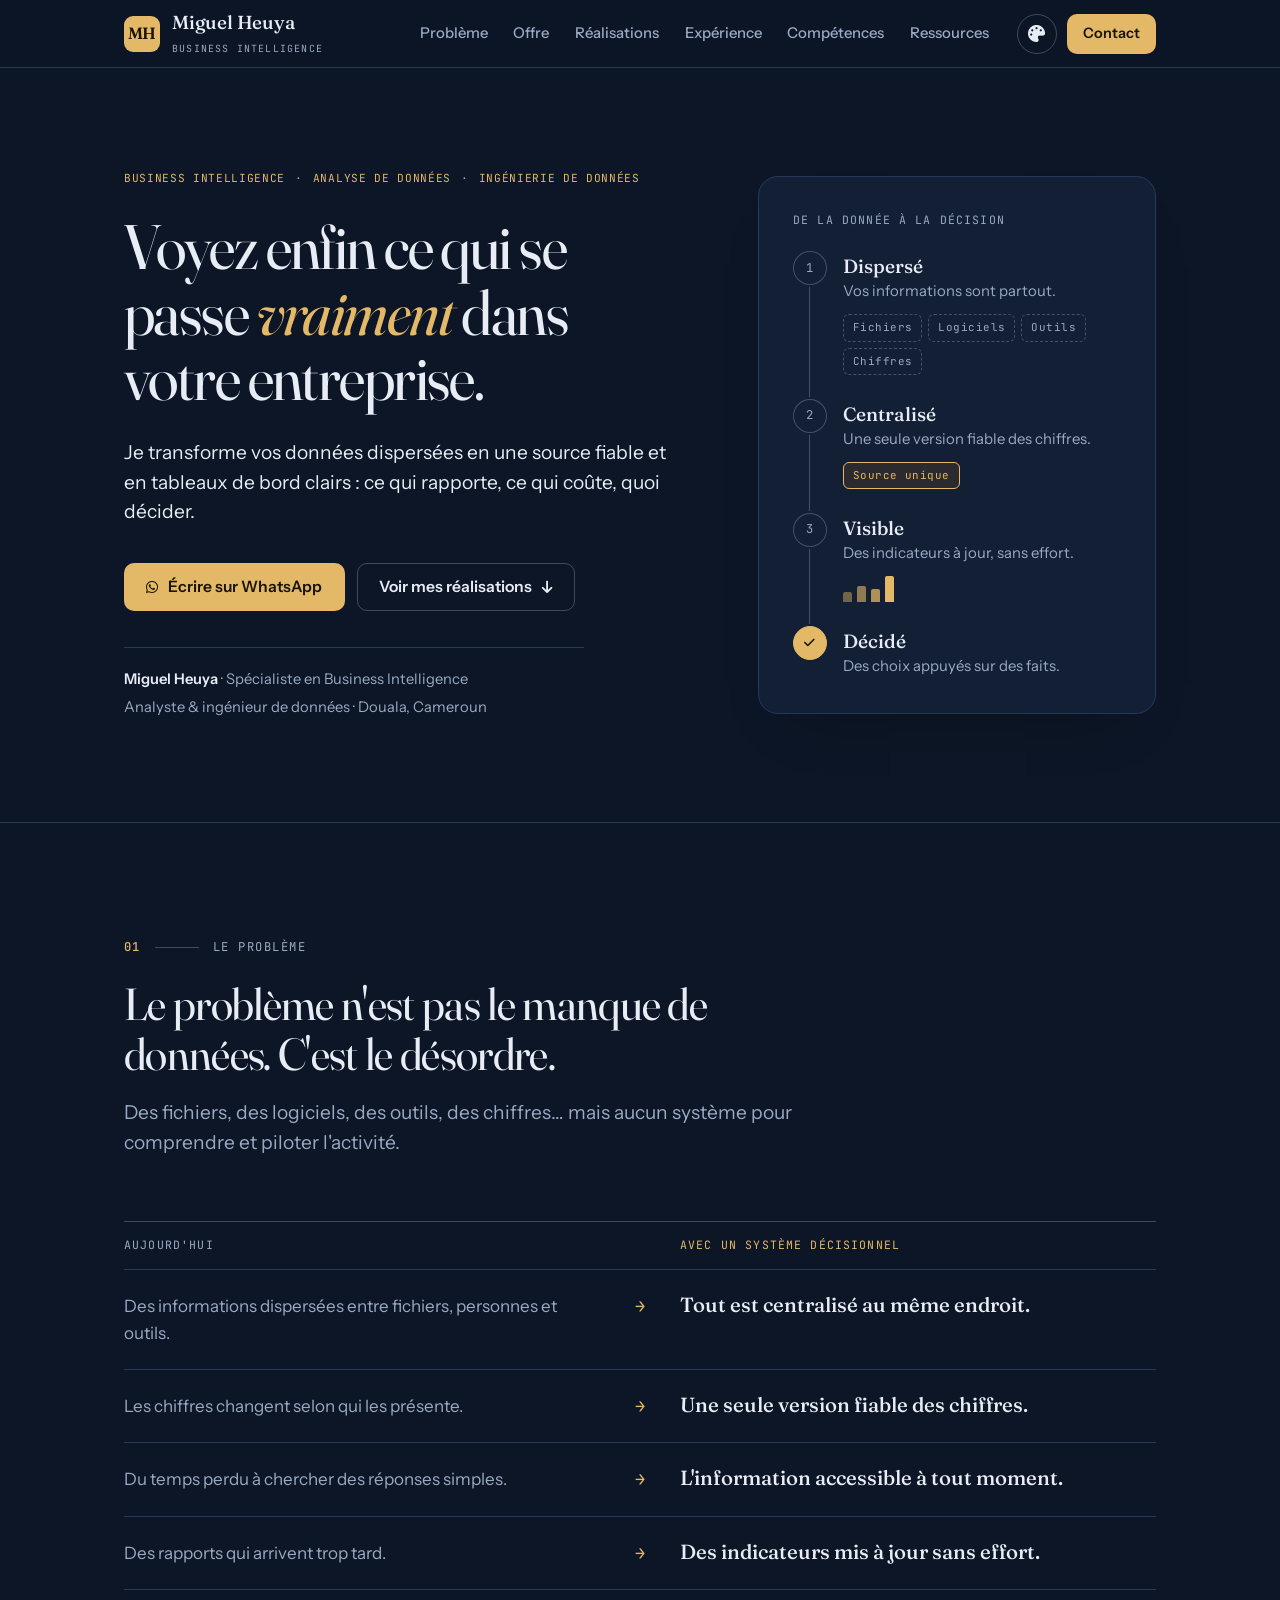
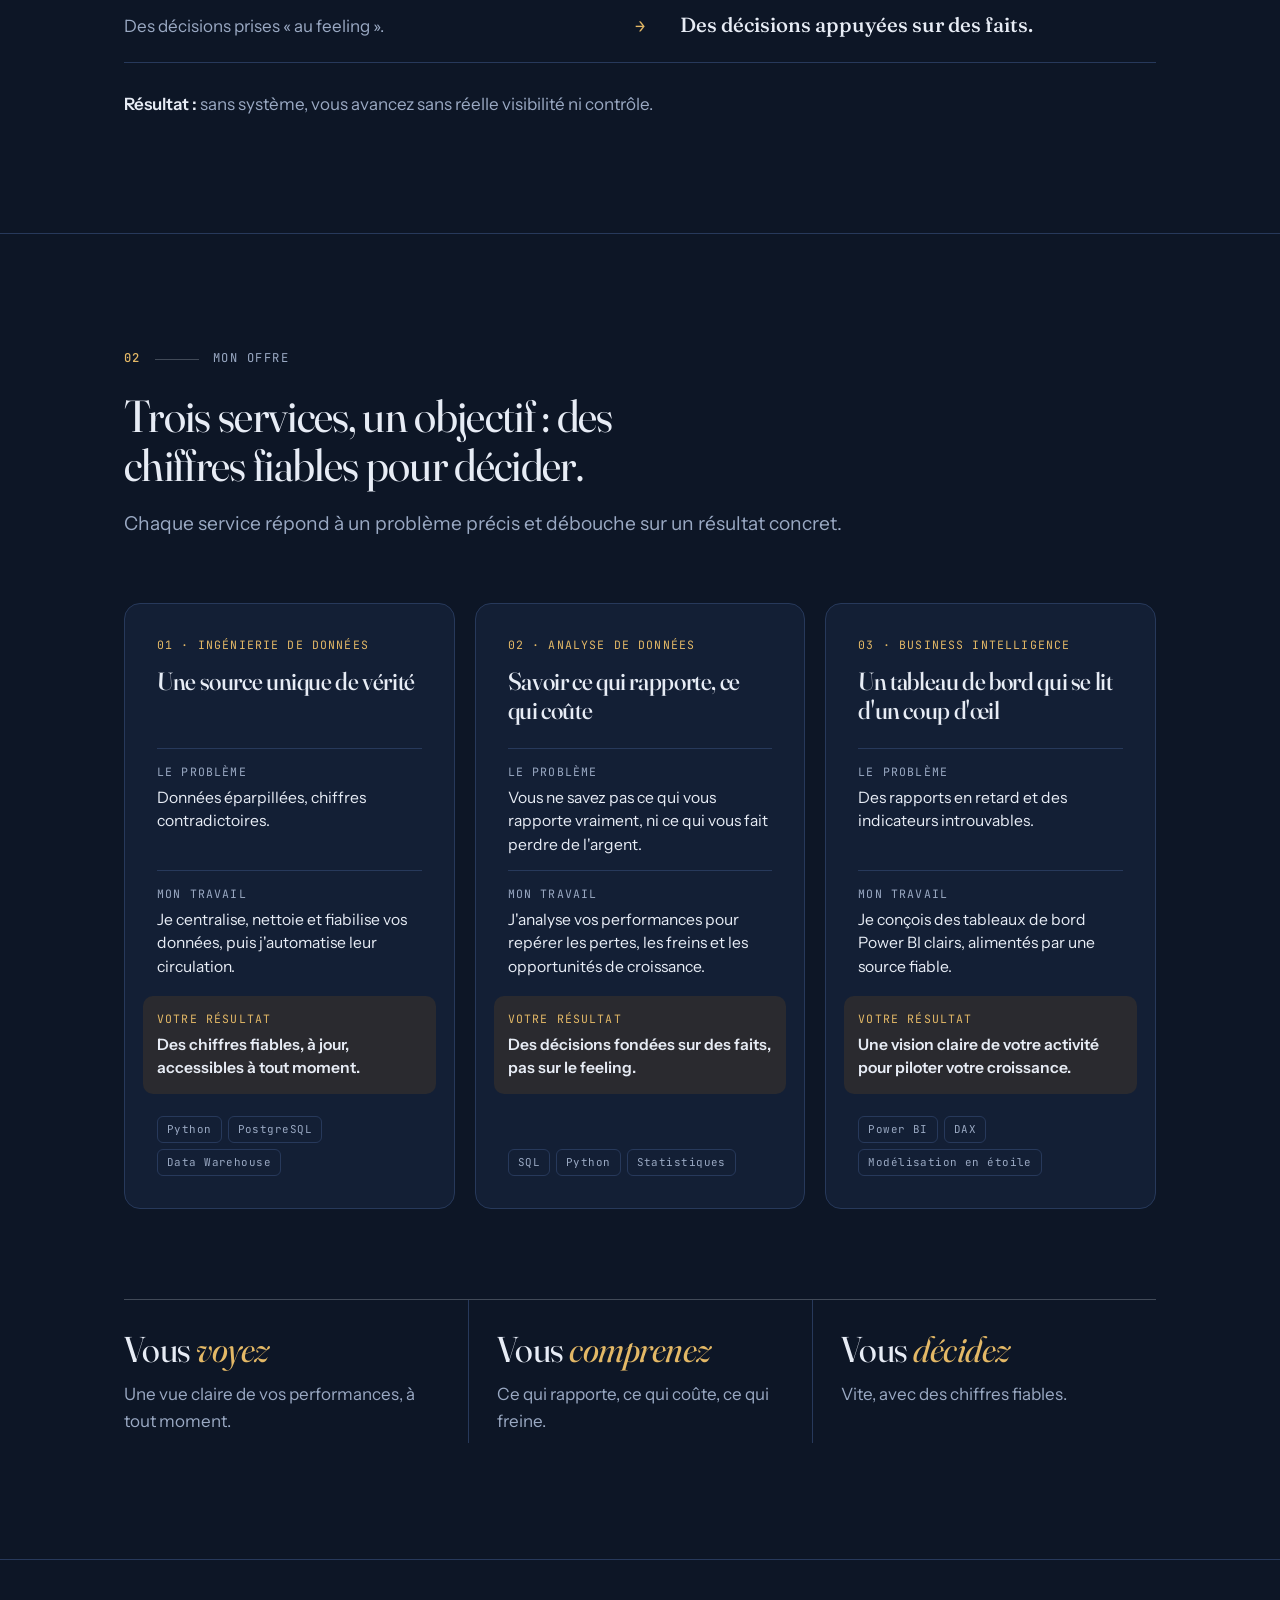
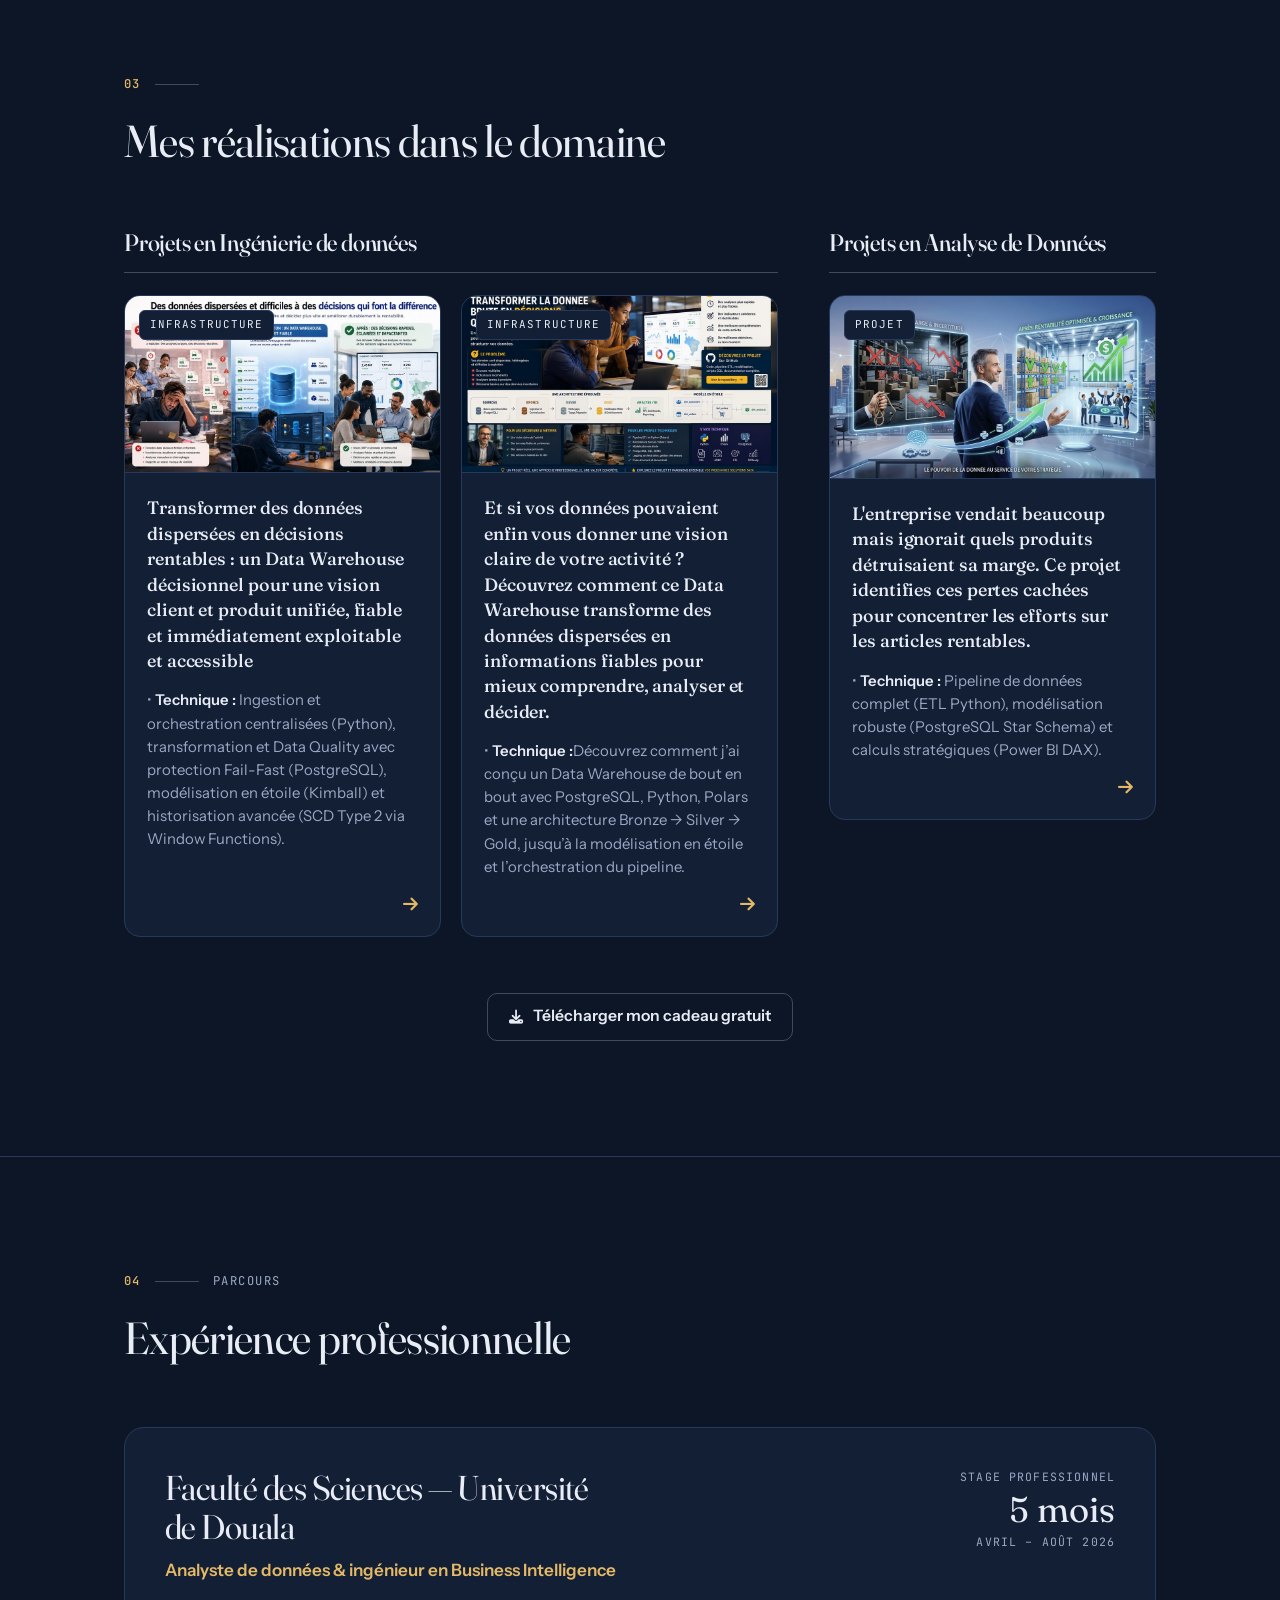
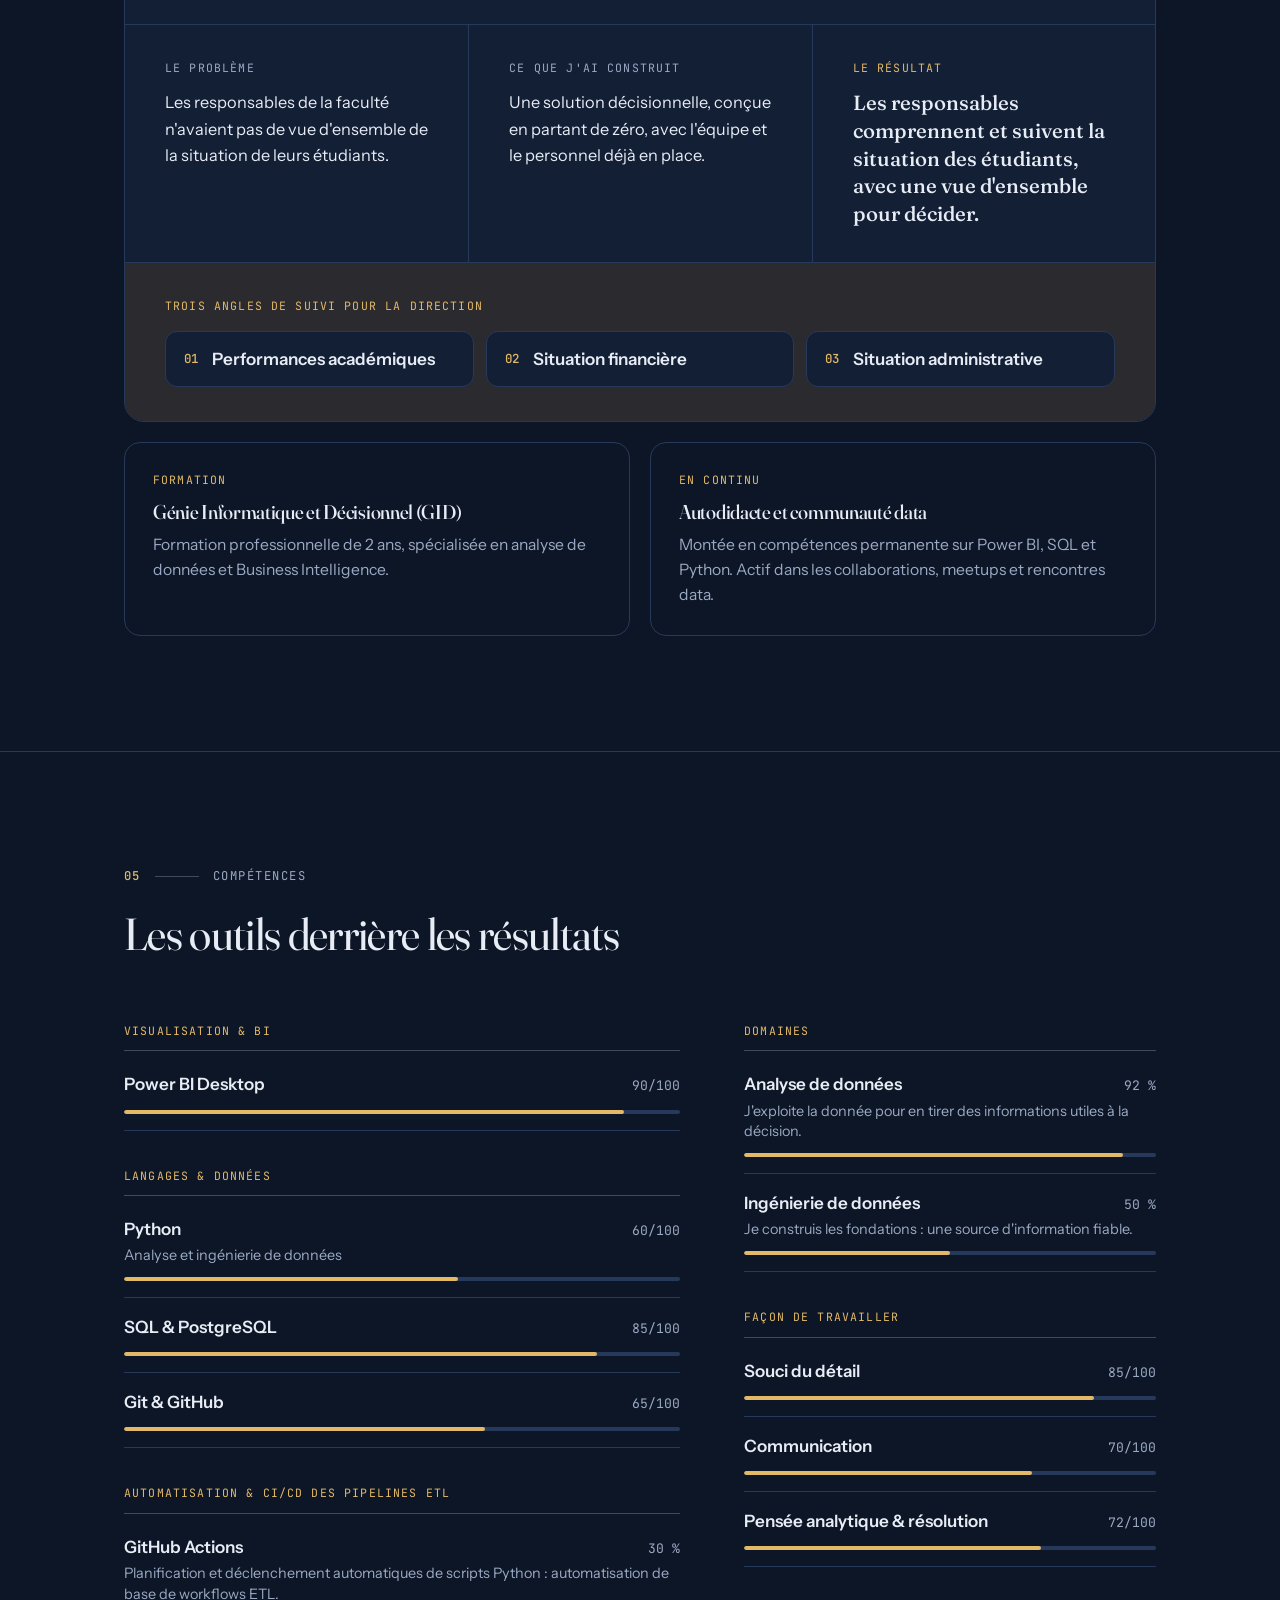
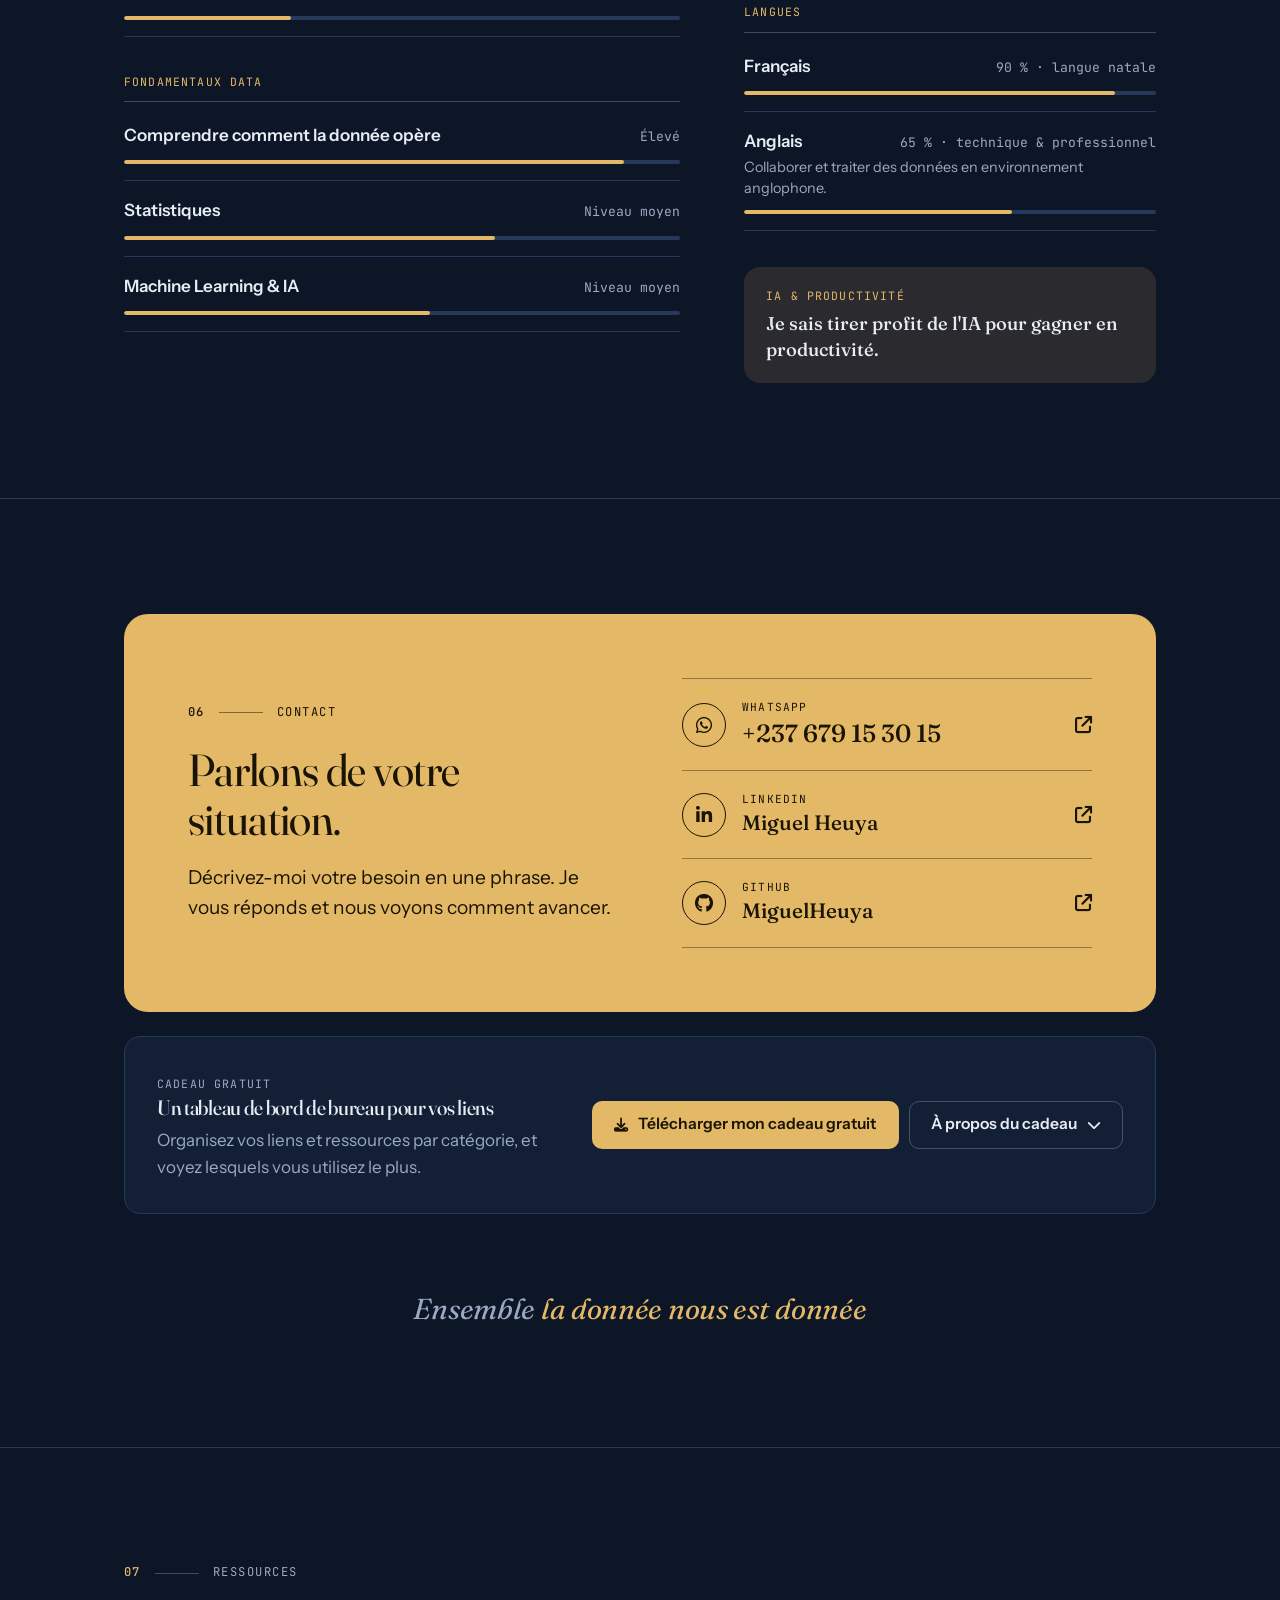
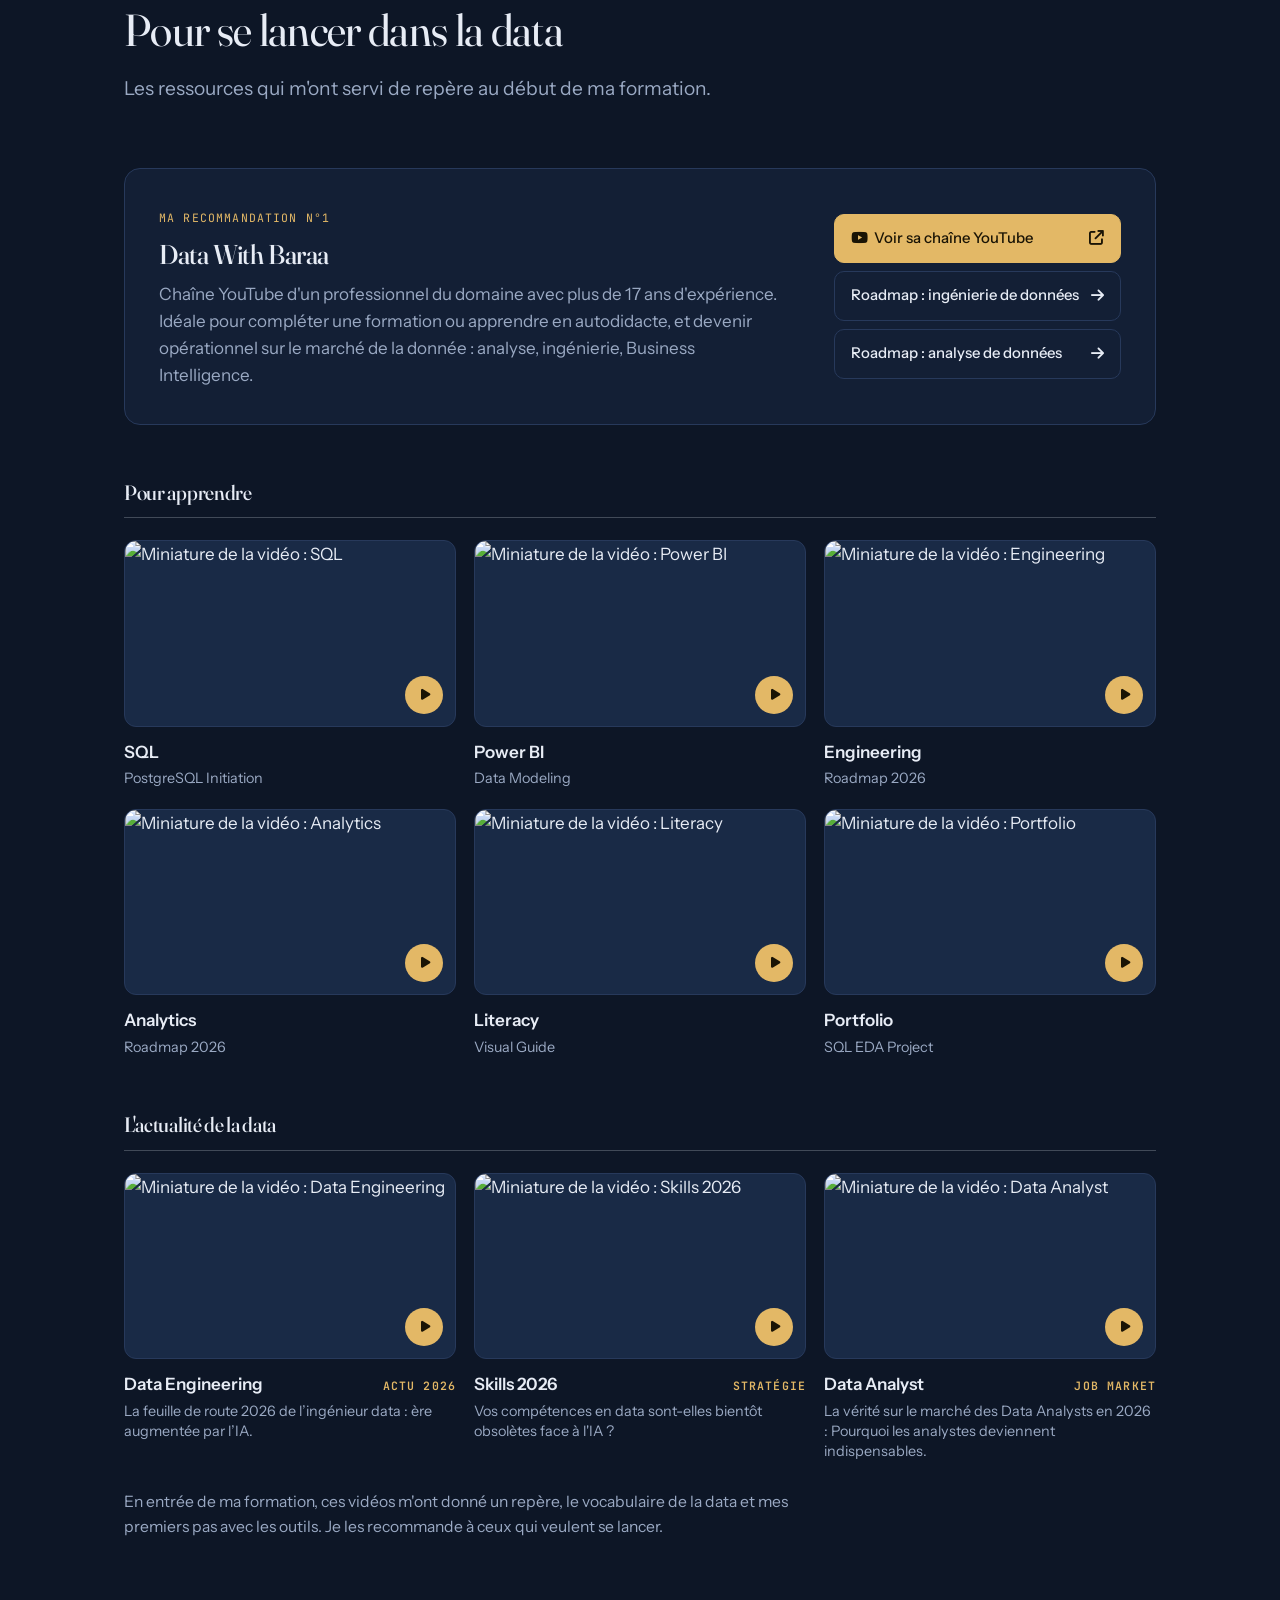
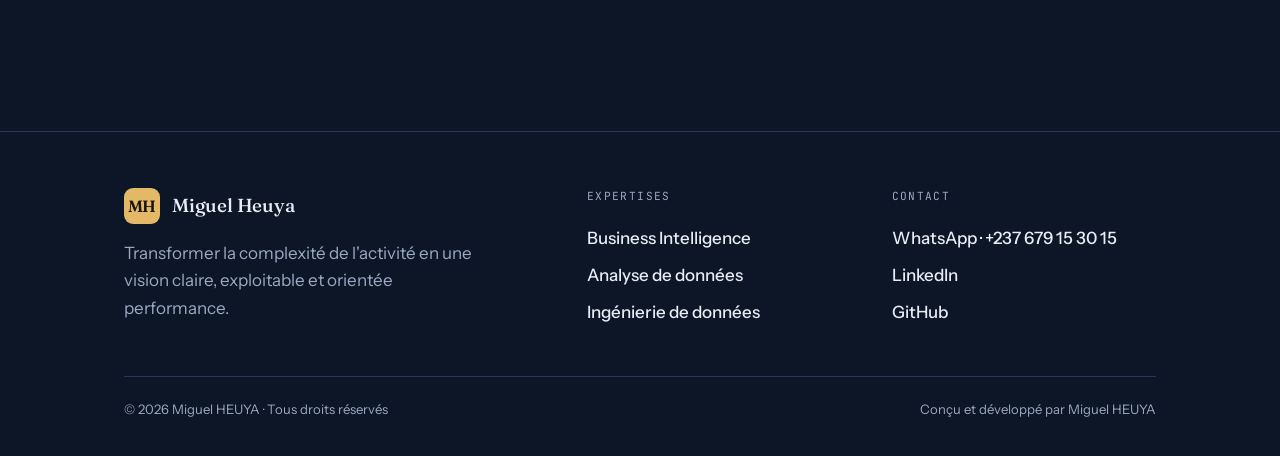
==== commit 265250c5: "firt commit" ====
--- a/index.html
+++ b/index.html
@@ -12,7 +12,7 @@
   <meta name="language" content="French">
   <meta name="geo.region" content="CM">
   <meta name="geo.placename" content="Douala">
-  <meta name="theme-color" content="#F6F3EC">
+  <meta name="theme-color" content="#0D1626">
 
   <link rel="canonical" href="https://miguelheuya.netlify.app/">
   <link rel="icon" type="image/svg+xml" href="Image/favicon.svg">
--- a/Image/style.css
+++ b/Image/style.css
@@ -7,12 +7,12 @@
    ========================================================================== */
 
 :root {
-  /* Valeurs par défaut = palette « Ivoire » (identiques à theme.js) */
-  --bg: #F6F3EC; --surface: #FFFFFF; --surface-2: #EFEBE1; --line: #DDD6C7;
-  --text: #1B2430; --muted: #586271;
-  --accent: #1E5B4C; --accent-text: #1E5B4C; --accent-ink: #FFFFFF; --accent-soft: #E1EBE5;
-  --accent-rgb: 30, 91, 76;
-  --primary: var(--accent); --primary-rgb: 30, 91, 76; --bg-custom: var(--bg); /* alias pages de réalisations */
+  /* Valeurs par défaut = palette « Marine » (identiques à theme.js) */
+  --bg: #0D1626; --surface: #131F35; --surface-2: #192A46; --line: #27395B;
+  --text: #E7ECF5; --muted: #9AA9C3;
+  --accent: #E3B866; --accent-text: #E3B866; --accent-ink: #1A1405; --accent-soft: #2A2A2F;
+  --accent-rgb: 227, 184, 102;
+  --primary: var(--accent); --primary-rgb: 227, 184, 102; --bg-custom: var(--bg); /* alias pages de réalisations */
 
   --serif: 'Fraunces', 'Iowan Old Style', 'Palatino Linotype', Georgia, serif;
   --sans: 'Instrument Sans', system-ui, -apple-system, 'Segoe UI', Roboto, 'Helvetica Neue', Arial, sans-serif;
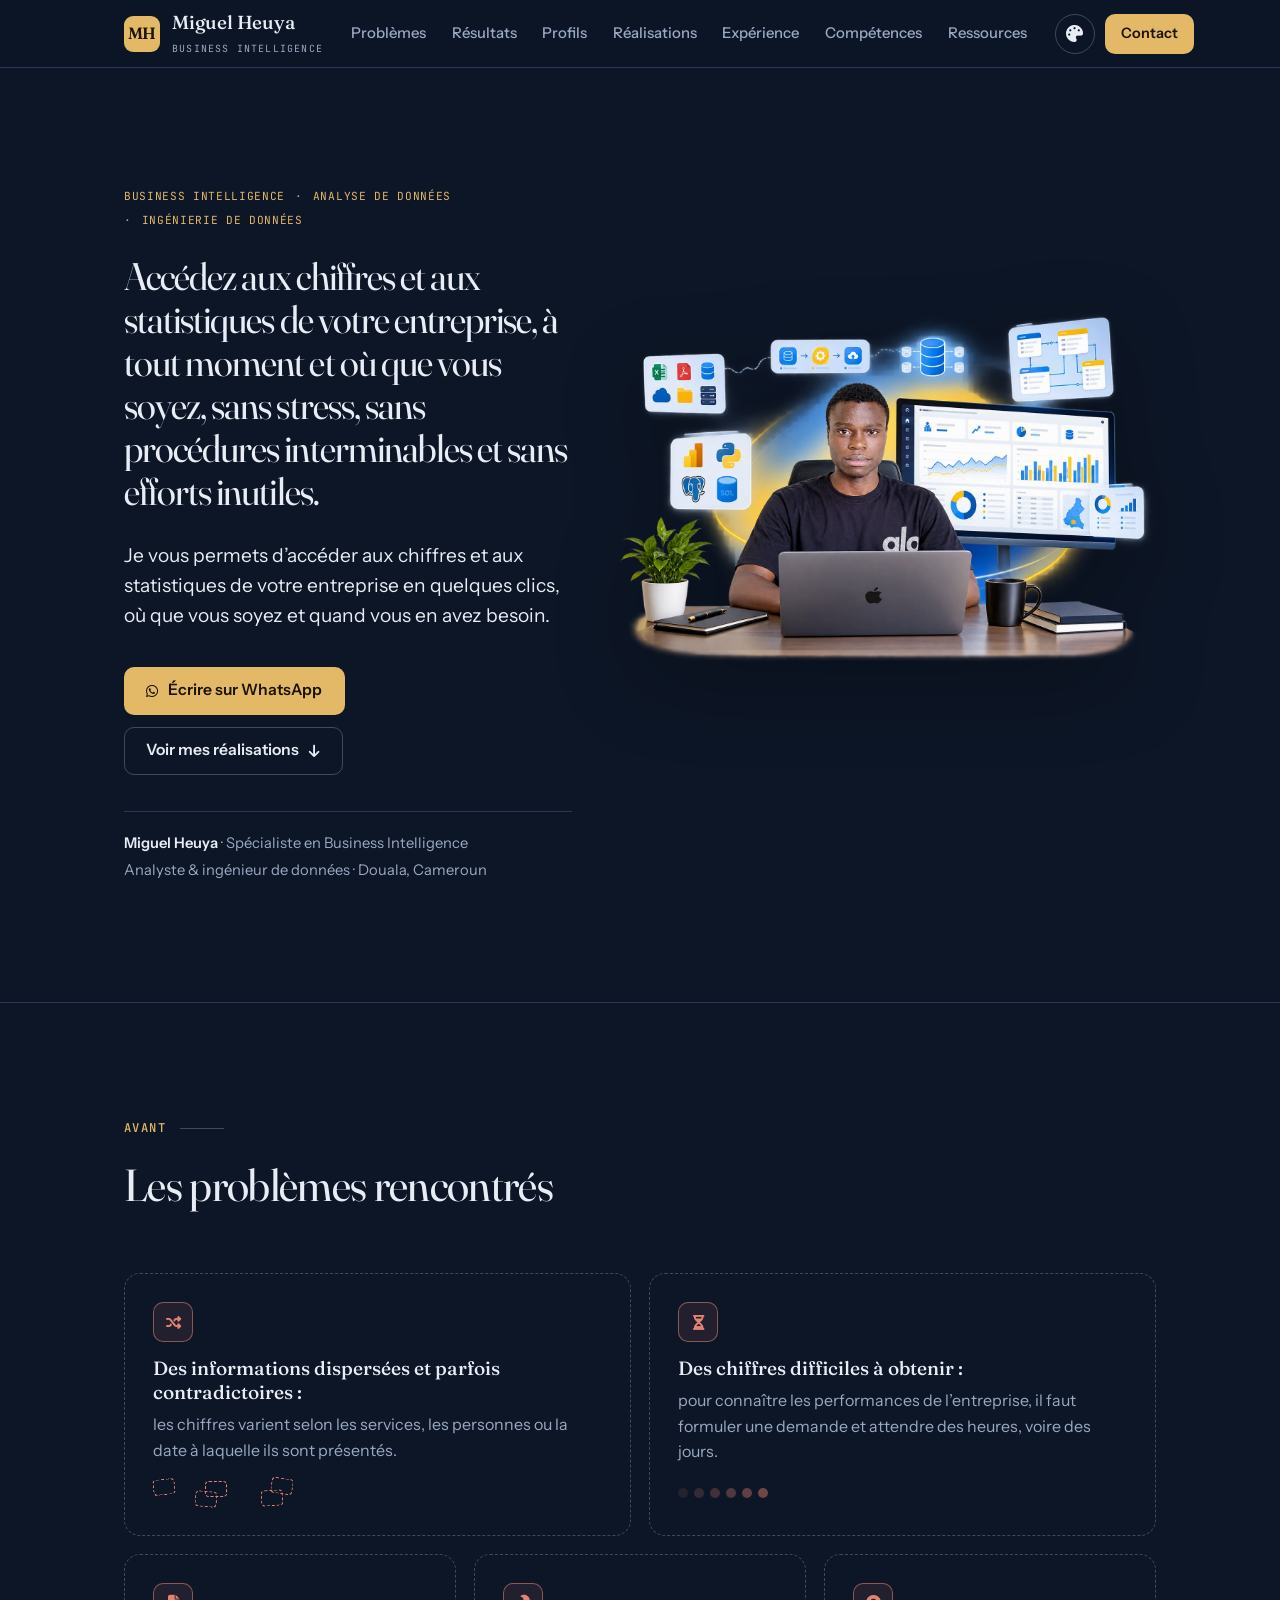
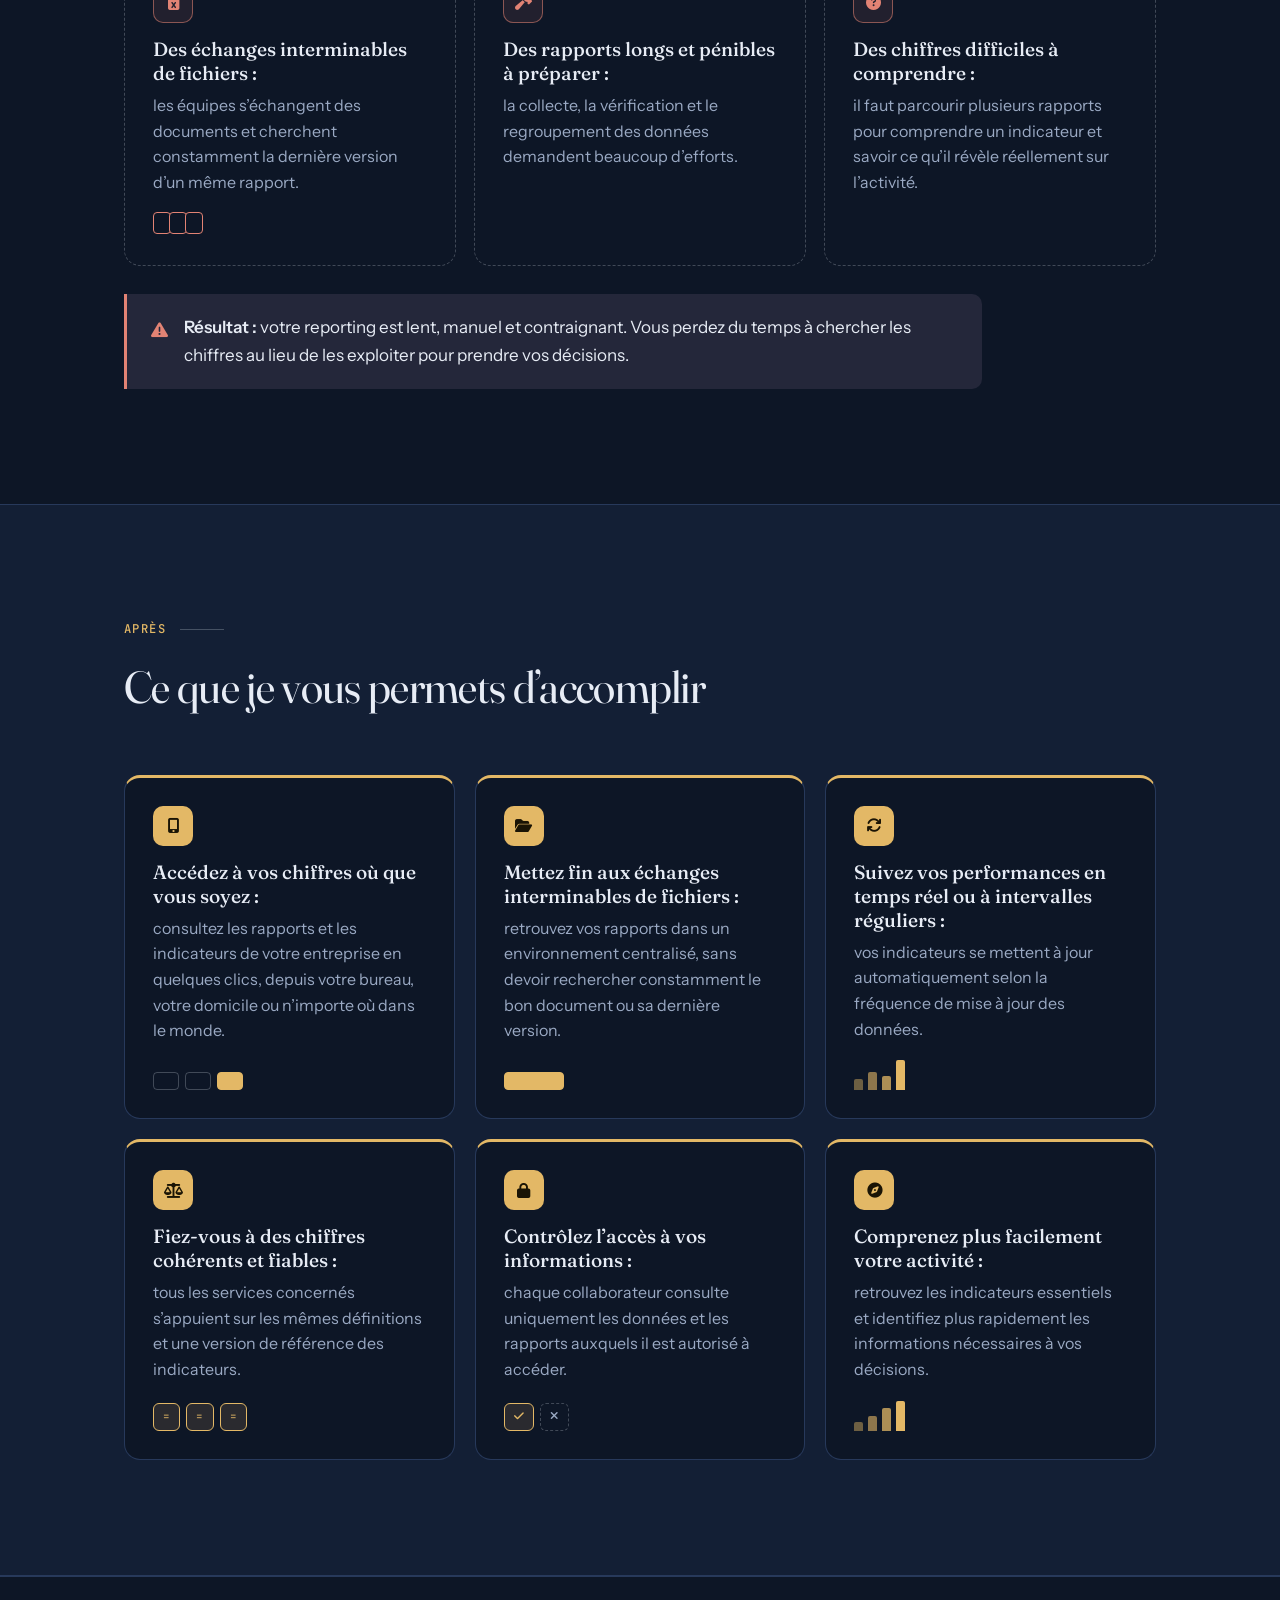
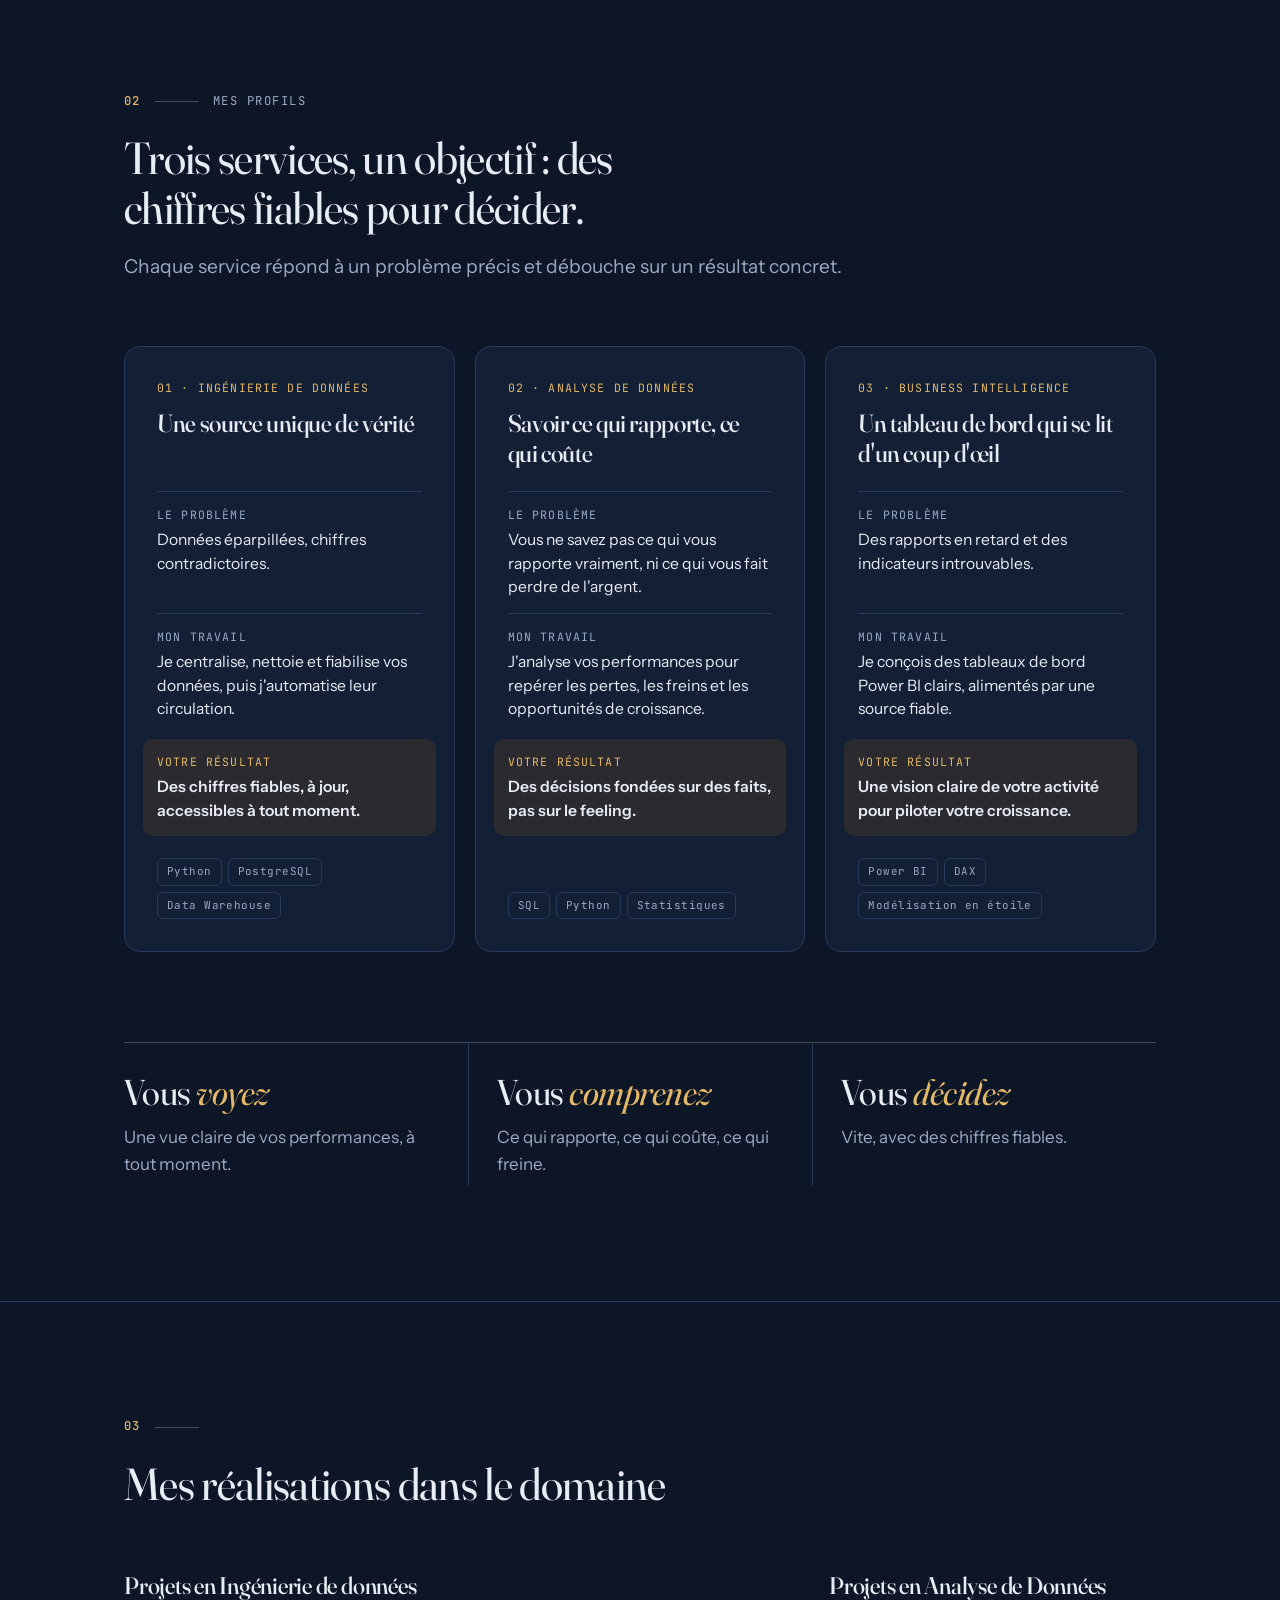
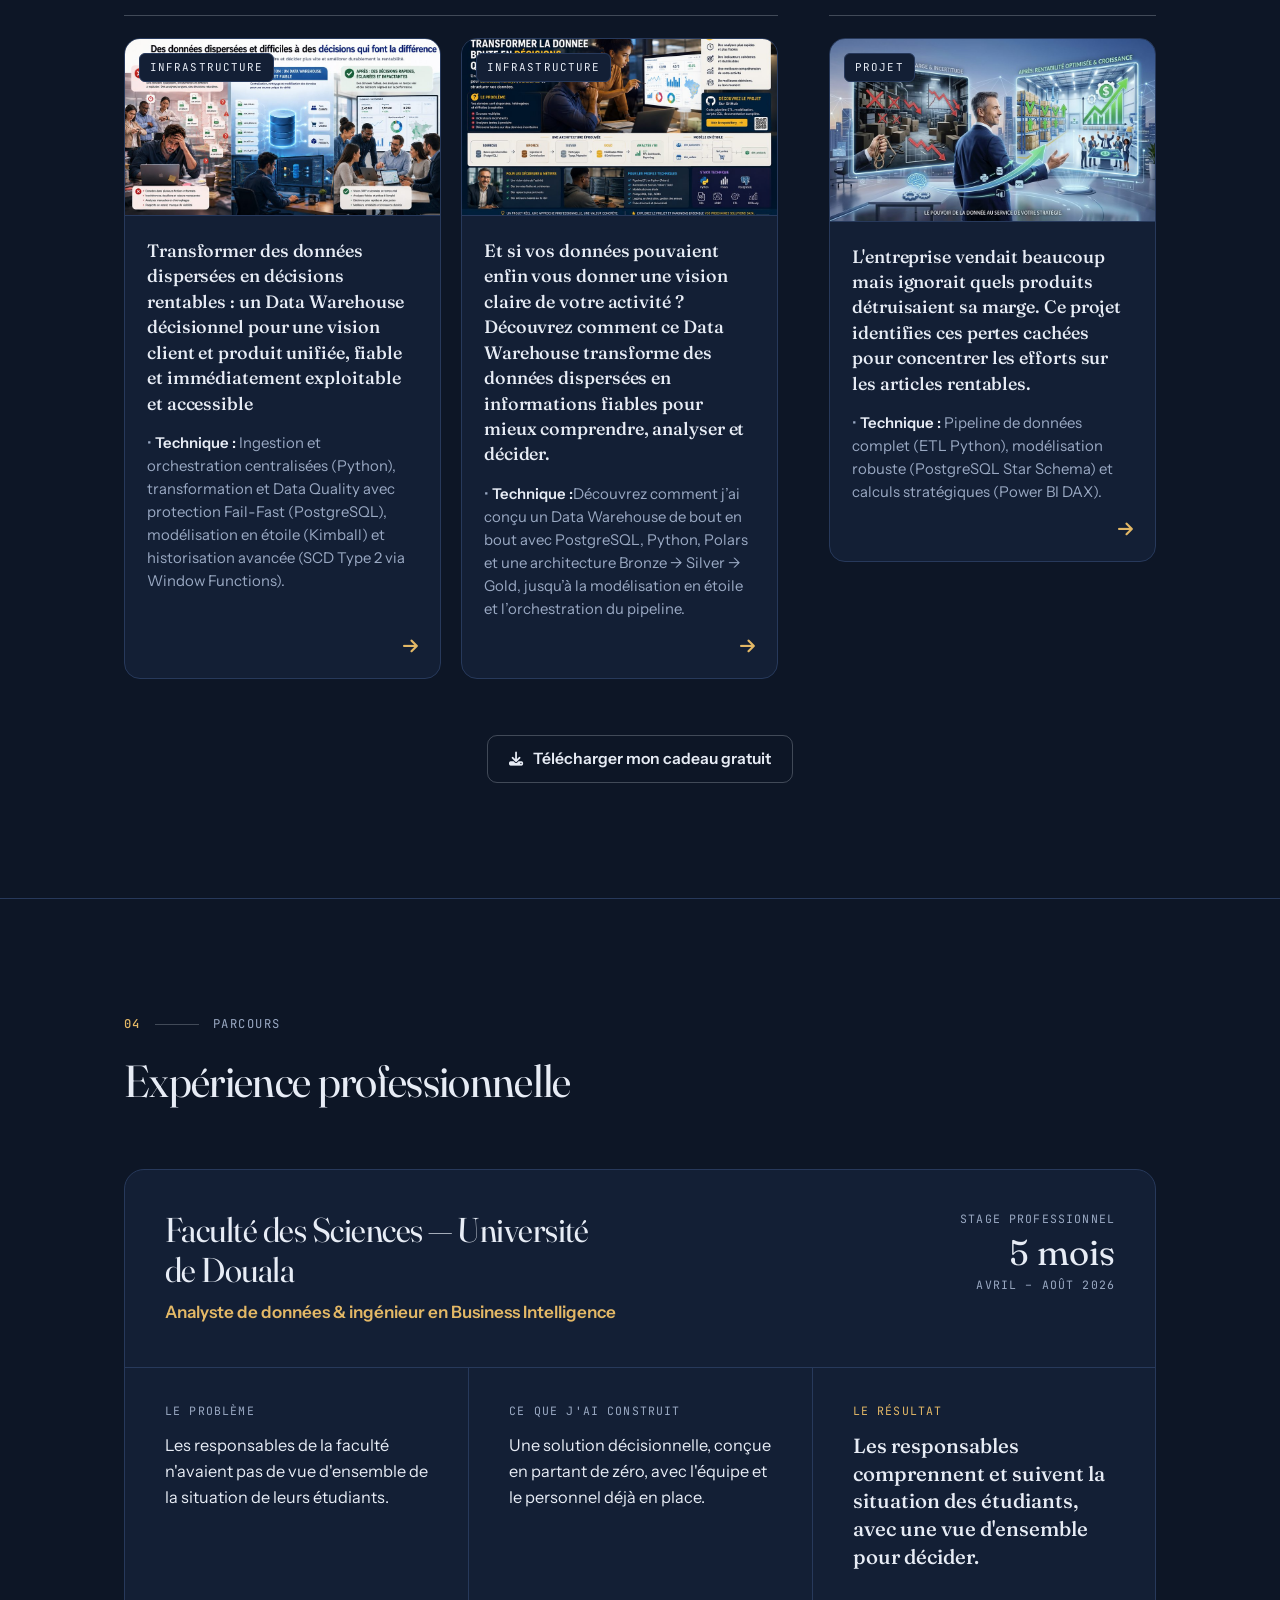
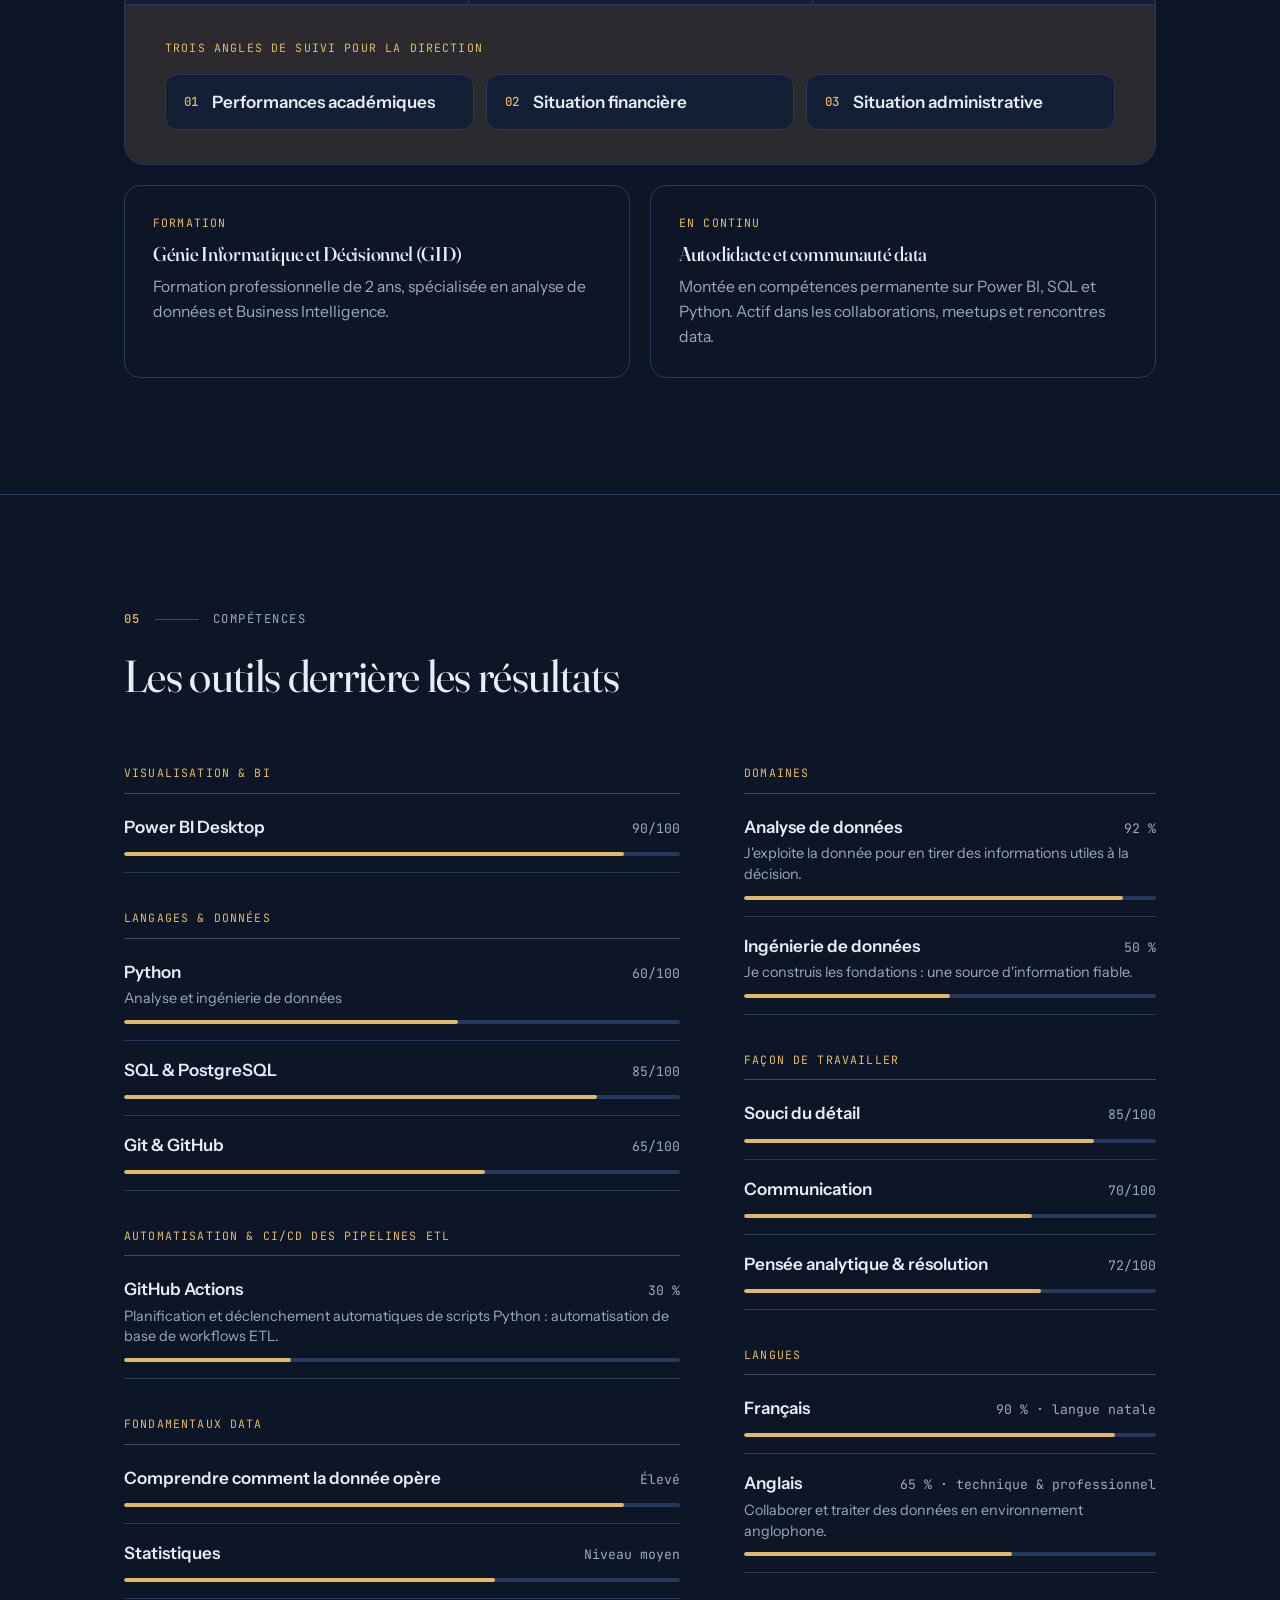
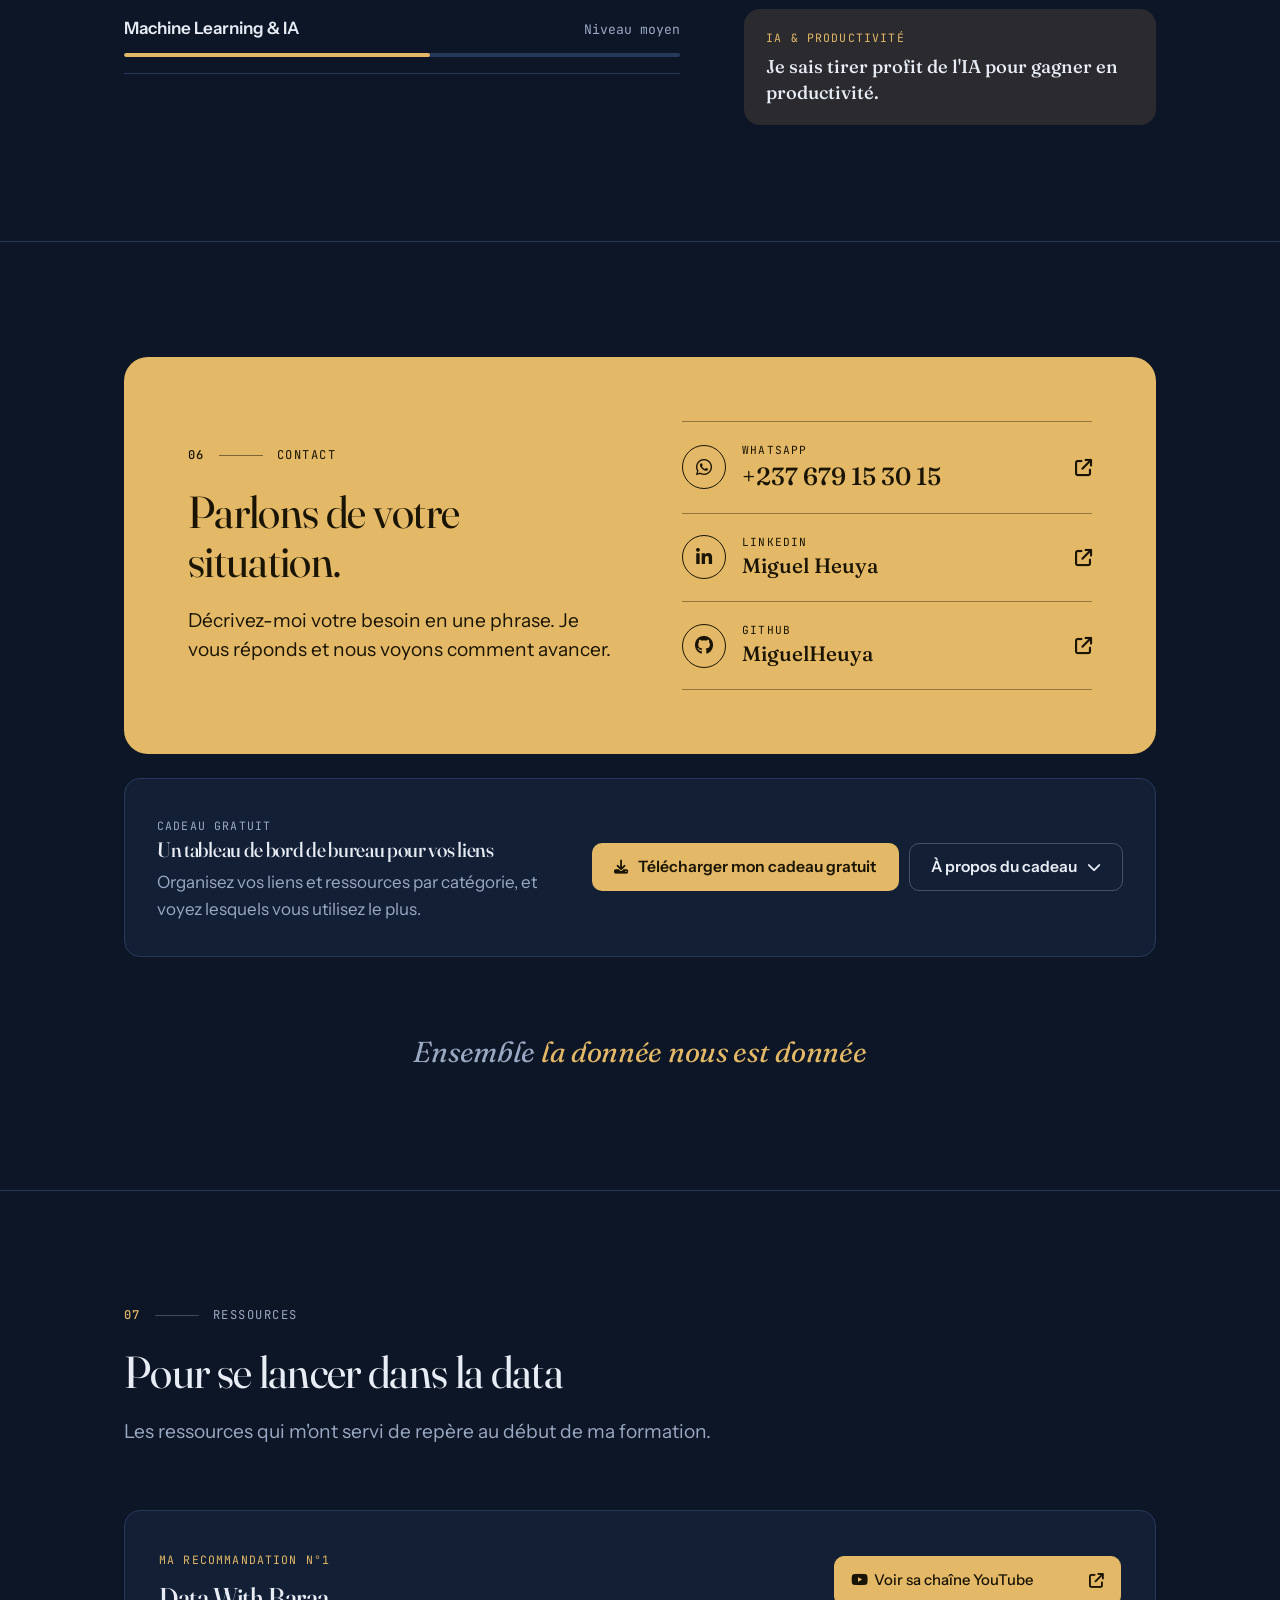
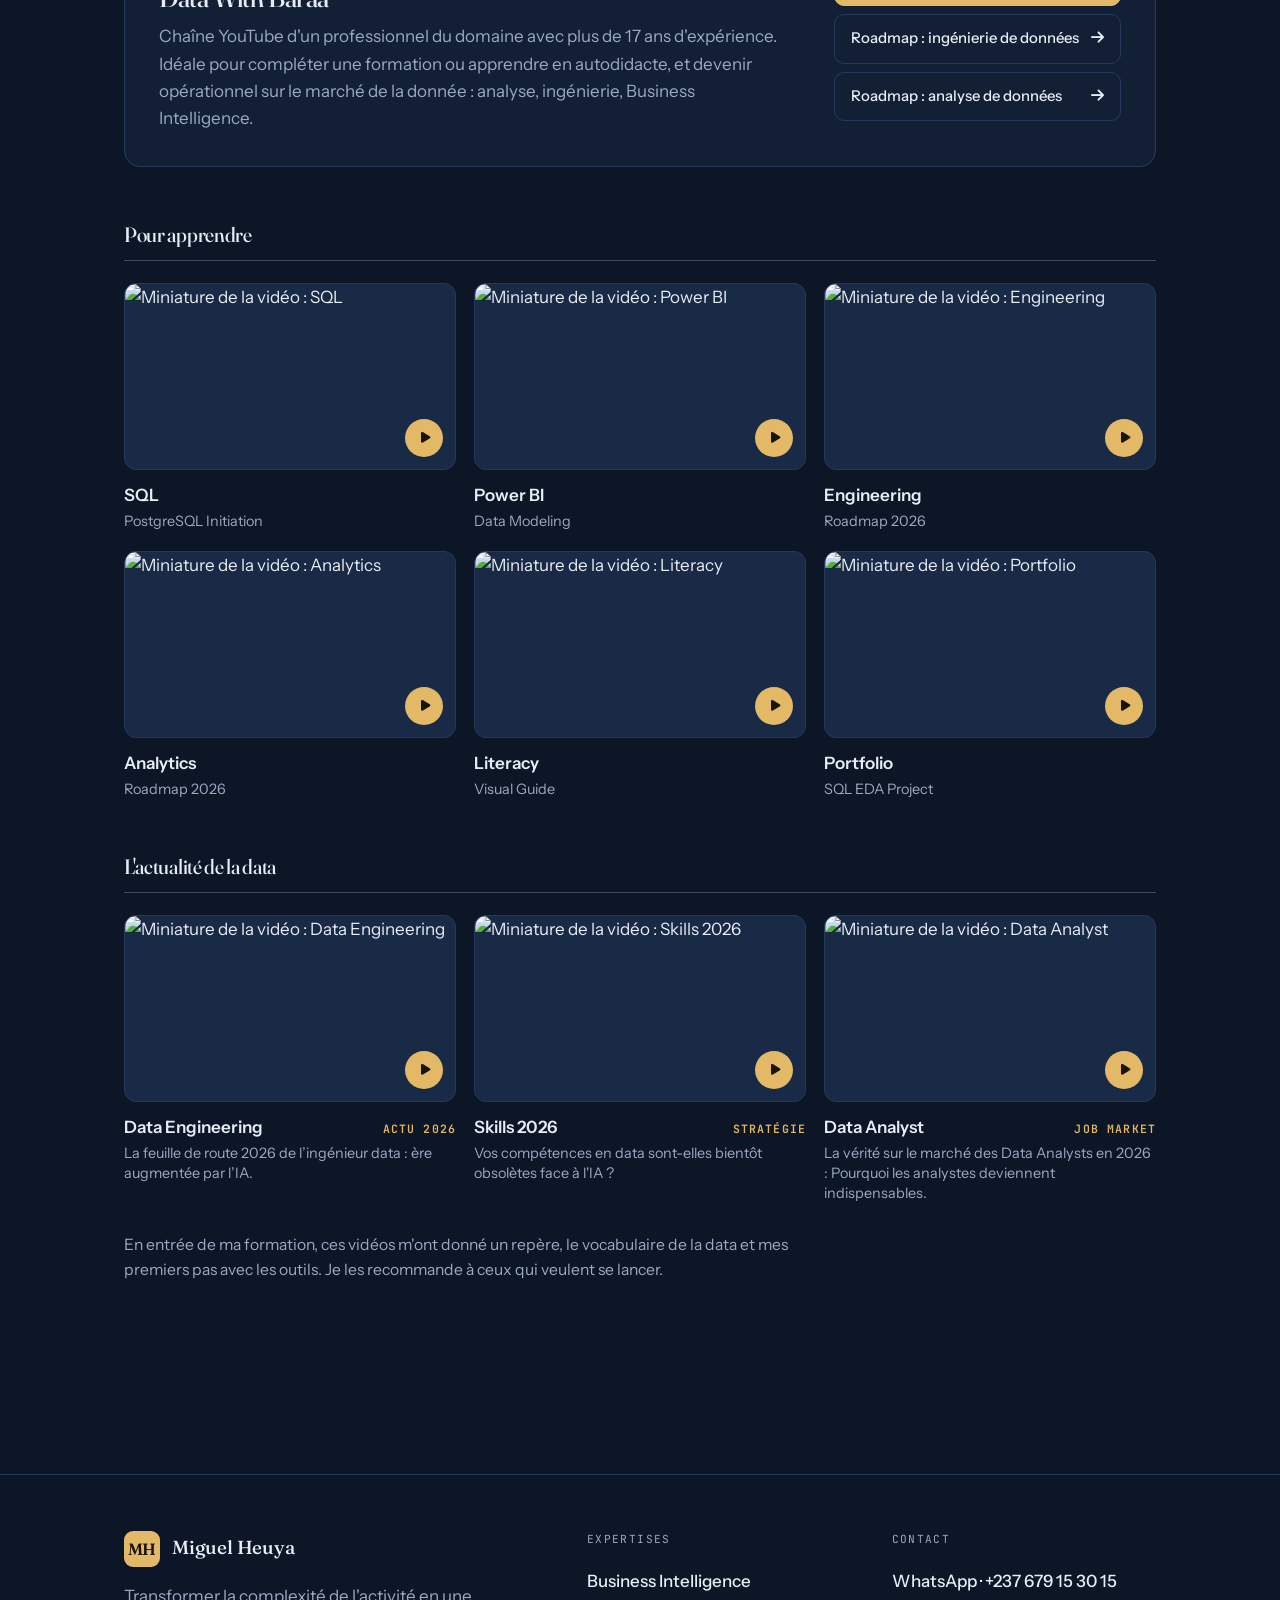
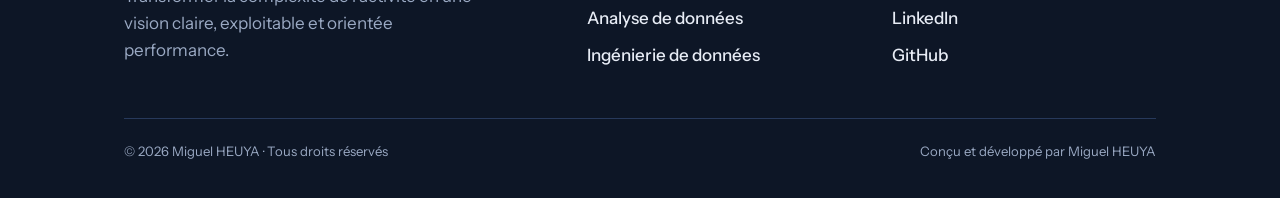
==== commit cf69e5bd: "hello" ====
--- a/index.html
+++ b/index.html
@@ -44,7 +44,7 @@
   <script src="Image/theme.js"></script>
 </head>
 <body id="top">
-  <a class="skip" href="#probleme">Aller au contenu</a>
+  <a class="skip" href="#problemes">Aller au contenu</a>
 
   <!-- ============ En-tête ============ -->
   <header class="site-header">
@@ -54,8 +54,9 @@
         <span><span class="brand-name">Miguel Heuya</span><span class="brand-role">Business Intelligence</span></span>
       </a>
       <nav class="nav" aria-label="Navigation principale">
-        <a class="nav-link" href="#probleme">Problème</a>
-        <a class="nav-link" href="#offre">Offre</a>
+        <a class="nav-link" href="#problemes">Problèmes</a>
+        <a class="nav-link" href="#resultats">Résultats</a>
+        <a class="nav-link" href="#profils">Profils</a>
         <a class="nav-link" href="#portfolio">Réalisations</a>
         <a class="nav-link" href="#experience">Expérience</a>
         <a class="nav-link" href="#competences">Compétences</a>
@@ -74,8 +75,8 @@
     <div class="tp-head"><span class="tp-title">Apparence</span><span id="theme-custom-tag" class="tp-custom" hidden>Personnalisé</span></div>
     <div id="theme-presets" class="presets" role="group" aria-label="Palettes de couleurs"></div>
     <div class="tp-sep"></div>
-    <div class="tp-row"><label for="accent-picker">Couleur d'accent</label><input type="color" id="accent-picker" value="#1e5b4c"></div>
-    <div class="tp-row"><label for="bg-picker">Couleur de fond</label><input type="color" id="bg-picker" value="#f6f3ec"></div>
+    <div class="tp-row"><label for="accent-picker">Couleur d'accent</label><input type="color" id="accent-picker" value="#e3b866"></div>
+    <div class="tp-row"><label for="bg-picker">Couleur de fond</label><input type="color" id="bg-picker" value="#0d1626"></div>
     <p class="tp-note">Textes et surfaces s'adaptent automatiquement pour rester lisibles.</p>
     <button id="theme-reset" class="tp-reset" type="button" hidden>Revenir au thème d'origine</button>
   </div>
@@ -87,8 +88,9 @@
       <button id="close-btn" class="icon-btn" type="button" aria-label="Fermer le menu"><i class="fas fa-xmark"></i></button>
     </div>
     <nav class="mm-links" aria-label="Navigation mobile">
-      <a href="#probleme">Problème <span class="mono">01</span></a>
-      <a href="#offre">Offre <span class="mono">02</span></a>
+      <a href="#problemes">Problèmes <span class="mono">Avant</span></a>
+      <a href="#resultats">Résultats <span class="mono">Après</span></a>
+      <a href="#profils">Profils <span class="mono">02</span></a>
       <a href="#portfolio">Réalisations <span class="mono">03</span></a>
       <a href="#experience">Expérience <span class="mono">04</span></a>
       <a href="#competences">Compétences <span class="mono">05</span></a>
@@ -103,8 +105,8 @@
       <div class="wrap hero-grid">
         <div>
           <p class="eyebrow reveal"><span>Business Intelligence</span><span>Analyse de données</span><span>Ingénierie de données</span></p>
-          <h1 class="reveal" style="--d:.05s">Voyez enfin ce qui se passe <em>vraiment</em> dans votre entreprise.</h1>
-          <p class="lead reveal" style="--d:.1s">Je transforme vos données dispersées en une source fiable et en tableaux de bord clairs : ce qui rapporte, ce qui coûte, quoi décider.</p>
+          <h1 class="reveal" style="--d:.05s">Accédez aux chiffres et aux statistiques de votre entreprise, à tout moment et où que vous soyez, sans stress, sans procédures interminables et sans efforts inutiles.</h1>
+          <p class="lead reveal" style="--d:.1s">Je vous permets d’accéder aux chiffres et aux statistiques de votre entreprise en quelques clics, où que vous soyez et quand vous en avez besoin.</p>
           <div class="hero-actions reveal" style="--d:.15s">
             <a class="btn btn-primary" href="https://wa.me/237679153015?text=Salut%20Miguel%20Heuya%2C%20je%20souhaite%20en%20savoir%20plus%20sur%20vos%20services%20en%20business%20intelligence%20et%20la%20fa%C3%A7on%20dont%20vous%20accompagnez%20les%20entreprises" target="_blank" rel="noopener noreferrer"><i class="fab fa-whatsapp"></i> Écrire sur WhatsApp</a>
             <a class="btn btn-ghost" href="#portfolio">Voir mes réalisations <i class="fas fa-arrow-down"></i></a>
@@ -115,91 +117,57 @@
           </div>
         </div>
 
-        <aside class="flow reveal" style="--d:.15s" aria-label="De la donnée à la décision">
-          <div class="flow-title"><span class="tag">De la donnée à la décision</span></div>
-          <ol>
-            <li class="step">
-              <span class="step-dot">1</span>
-              <div>
-                <p class="step-title">Dispersé</p>
-                <p class="step-desc">Vos informations sont partout.</p>
-                <div class="chips"><span class="chip">Fichiers</span><span class="chip">Logiciels</span><span class="chip">Outils</span><span class="chip">Chiffres</span></div>
-              </div>
-            </li>
-            <li class="step">
-              <span class="step-dot">2</span>
-              <div>
-                <p class="step-title">Centralisé</p>
-                <p class="step-desc">Une seule version fiable des chiffres.</p>
-                <div class="chips"><span class="chip solid">Source unique</span></div>
-              </div>
-            </li>
-            <li class="step">
-              <span class="step-dot">3</span>
-              <div>
-                <p class="step-title">Visible</p>
-                <p class="step-desc">Des indicateurs à jour, sans effort.</p>
-                <div class="minibars" aria-hidden="true"><i></i><i></i><i></i><i></i></div>
-              </div>
-            </li>
-            <li class="step">
-              <span class="step-dot"><i class="fas fa-check" aria-hidden="true"></i></span>
-              <div>
-                <p class="step-title">Décidé</p>
-                <p class="step-desc">Des choix appuyés sur des faits.</p>
-              </div>
-            </li>
-          </ol>
-        </aside>
-      </div>
-    </section>
-
-    <!-- ============ 01 — Le problème ============ -->
-    <section id="probleme" class="section">
-      <span id="profiles"></span>
+        <figure class="hero-visual reveal" style="--d:.15s">
+          <picture>
+            <source srcset="Image/image_droite_entete.webp" type="image/webp">
+            <img src="Image/image_droite_entete.png" width="1536" height="1024" alt="Miguel Heuya devant son ordinateur, entouré de sources de données, d’un entrepôt de données et d’un tableau de bord de statistiques" decoding="async" fetchpriority="high">
+          </picture>
+        </figure>
+      </div>
+    </section>
+
+
+    <!-- ============ Avant — Les problèmes rencontrés ============ -->
+    <section id="problemes" class="section sec-avant">
       <div class="wrap">
         <div class="sec-head reveal">
-          <p class="kicker"><span class="num">01</span><span class="rule"></span><span>Le problème</span></p>
-          <h2>Le problème n'est pas le manque de données. C'est le désordre.</h2>
-          <p class="lead">Des fichiers, des logiciels, des outils, des chiffres… mais aucun système pour comprendre et piloter l'activité.</p>
-        </div>
-        <div class="ledger reveal">
-          <div class="ledger-head"><span class="tag">Aujourd'hui</span><span></span><span class="tag">Avec un système décisionnel</span></div>
-        <div class="ledger-row">
-          <p class="from">Des informations dispersées entre fichiers, personnes et outils.</p>
-          <p class="arrow-col"><span>→</span></p>
-          <p class="to">Tout est centralisé au même endroit.</p>
-        </div>
-        <div class="ledger-row">
-          <p class="from">Les chiffres changent selon qui les présente.</p>
-          <p class="arrow-col"><span>→</span></p>
-          <p class="to">Une seule version fiable des chiffres.</p>
-        </div>
-        <div class="ledger-row">
-          <p class="from">Du temps perdu à chercher des réponses simples.</p>
-          <p class="arrow-col"><span>→</span></p>
-          <p class="to">L'information accessible à tout moment.</p>
-        </div>
-        <div class="ledger-row">
-          <p class="from">Des rapports qui arrivent trop tard.</p>
-          <p class="arrow-col"><span>→</span></p>
-          <p class="to">Des indicateurs mis à jour sans effort.</p>
-        </div>
-        <div class="ledger-row">
-          <p class="from">Des décisions prises « au feeling ».</p>
-          <p class="arrow-col"><span>→</span></p>
-          <p class="to">Des décisions appuyées sur des faits.</p>
-        </div>
-        </div>
-        <p class="ledger-foot reveal"><strong>Résultat :</strong> sans système, vous avancez sans réelle visibilité ni contrôle.</p>
-      </div>
-    </section>
-
-    <!-- ============ 02 — L'offre ============ -->
-    <section id="offre" class="section">
+          <p class="kicker"><span class="num">Avant</span><span class="rule"></span></p>
+          <h2>Les problèmes rencontrés</h2>
+        </div>
+        <ul class="pb-grid">
+          <li class="pb pb-a reveal"><span class="pb-ic" aria-hidden="true"><i class="fas fa-shuffle"></i></span><div class="pb-vis v-scatter" aria-hidden="true"><i></i><i></i><i></i><i></i><i></i></div><p><strong>Des informations dispersées et parfois contradictoires :</strong> les chiffres varient selon les services, les personnes ou la date à laquelle ils sont présentés.</p></li>
+          <li class="pb pb-b reveal"><span class="pb-ic" aria-hidden="true"><i class="fas fa-hourglass-half"></i></span><div class="pb-vis v-wait" aria-hidden="true"><i></i><i></i><i></i><i></i><i></i><i></i></div><p><strong>Des chiffres difficiles à obtenir :</strong> pour connaître les performances de l’entreprise, il faut formuler une demande et attendre des heures, voire des jours.</p></li>
+          <li class="pb pb-c reveal"><span class="pb-ic" aria-hidden="true"><i class="fas fa-file-excel"></i></span><div class="pb-vis v-files" aria-hidden="true"><i></i><i></i><i></i></div><p><strong>Des échanges interminables de fichiers :</strong> les équipes s’échangent des documents et cherchent constamment la dernière version d’un même rapport.</p></li>
+          <li class="pb pb-c reveal"><span class="pb-ic" aria-hidden="true"><i class="fas fa-hammer"></i></span><p><strong>Des rapports longs et pénibles à préparer :</strong> la collecte, la vérification et le regroupement des données demandent beaucoup d’efforts.</p></li>
+          <li class="pb pb-c reveal"><span class="pb-ic" aria-hidden="true"><i class="fas fa-circle-question"></i></span><p><strong>Des chiffres difficiles à comprendre :</strong> il faut parcourir plusieurs rapports pour comprendre un indicateur et savoir ce qu’il révèle réellement sur l’activité.</p></li>
+        </ul>
+        <p class="pb-foot reveal"><span class="pb-foot-ic" aria-hidden="true"><i class="fas fa-triangle-exclamation"></i></span><span><strong>Résultat :</strong> votre reporting est lent, manuel et contraignant. Vous perdez du temps à chercher les chiffres au lieu de les exploiter pour prendre vos décisions.</span></p>
+      </div>
+    </section>
+
+    <!-- ============ Après — Ce que je vous permets d’accomplir ============ -->
+    <section id="resultats" class="section sec-apres">
       <div class="wrap">
         <div class="sec-head reveal">
-          <p class="kicker"><span class="num">02</span><span class="rule"></span><span>Mon offre</span></p>
+          <p class="kicker"><span class="num">Après</span><span class="rule"></span></p>
+          <h2>Ce que je vous permets d’accomplir</h2>
+        </div>
+        <ul class="gn-grid">
+          <li class="gn reveal" style="--d:0.00s"><span class="gn-ic" aria-hidden="true"><i class="fas fa-mobile-screen-button"></i></span><p><strong>Accédez à vos chiffres où que vous soyez :</strong> consultez les rapports et les indicateurs de votre entreprise en quelques clics, depuis votre bureau, votre domicile ou n’importe où dans le monde.</p><div class="gn-vis"><span></span><span></span><span class="on"></span></div></li>
+          <li class="gn reveal" style="--d:0.06s"><span class="gn-ic" aria-hidden="true"><i class="fas fa-folder-open"></i></span><p><strong>Mettez fin aux échanges interminables de fichiers :</strong> retrouvez vos rapports dans un environnement centralisé, sans devoir rechercher constamment le bon document ou sa dernière version.</p><div class="gn-vis g-one"><span class="on"></span></div></li>
+          <li class="gn reveal" style="--d:0.12s"><span class="gn-ic" aria-hidden="true"><i class="fas fa-arrows-rotate"></i></span><p><strong>Suivez vos performances en temps réel ou à intervalles réguliers :</strong> vos indicateurs se mettent à jour automatiquement selon la fréquence de mise à jour des données.</p><div class="minibars" aria-hidden="true"><i></i><i></i><i></i><i></i></div></li>
+          <li class="gn reveal" style="--d:0.18s"><span class="gn-ic" aria-hidden="true"><i class="fas fa-scale-balanced"></i></span><p><strong>Fiez-vous à des chiffres cohérents et fiables :</strong> tous les services concernés s’appuient sur les mêmes définitions et une version de référence des indicateurs.</p><div class="chips"><span class="chip solid">=</span><span class="chip solid">=</span><span class="chip solid">=</span></div></li>
+          <li class="gn reveal" style="--d:0.24s"><span class="gn-ic" aria-hidden="true"><i class="fas fa-lock"></i></span><p><strong>Contrôlez l’accès à vos informations :</strong> chaque collaborateur consulte uniquement les données et les rapports auxquels il est autorisé à accéder.</p><div class="chips"><span class="chip solid"><i class="fas fa-check" aria-hidden="true"></i></span><span class="chip"><i class="fas fa-xmark" aria-hidden="true"></i></span></div></li>
+          <li class="gn reveal" style="--d:0.30s"><span class="gn-ic" aria-hidden="true"><i class="fas fa-compass"></i></span><p><strong>Comprenez plus facilement votre activité :</strong> retrouvez les indicateurs essentiels et identifiez plus rapidement les informations nécessaires à vos décisions.</p><div class="minibars rise" aria-hidden="true"><i></i><i></i><i></i><i></i></div></li>
+        </ul>
+      </div>
+    </section>
+
+    <!-- ============ 02 — Mes profils ============ -->
+    <section id="profils" class="section">
+      <div class="wrap">
+        <div class="sec-head reveal">
+          <p class="kicker"><span class="num">02</span><span class="rule"></span><span>Mes profils</span></p>
           <h2>Trois services, un objectif : des chiffres fiables pour décider.</h2>
           <p class="lead">Chaque service répond à un problème précis et débouche sur un résultat concret.</p>
         </div>
@@ -645,9 +613,9 @@
         </div>
         <div class="f-col">
           <h4>Expertises</h4>
-          <a href="#offre">Business Intelligence</a>
-          <a href="#offre">Analyse de données</a>
-          <a href="#offre">Ingénierie de données</a>
+          <a href="#profils">Business Intelligence</a>
+          <a href="#profils">Analyse de données</a>
+          <a href="#profils">Ingénierie de données</a>
         </div>
         <div class="f-col">
           <h4>Contact</h4>
--- a/Image/style.css
+++ b/Image/style.css
@@ -421,3 +421,56 @@
     .service .s-row.result { align-self: start; }
   }
 }
+
+
+/* ---------- Accueil sans panneau latéral ---------- */
+.hero-grid { grid-template-columns: minmax(0, .92fr) minmax(0, 1.12fr); gap: clamp(16px, 3vw, 40px); }
+.hero h1 { font-size: clamp(1.8rem, 3vw, 2.5rem); line-height: 1.12; max-width: none; }
+.hero .lead { max-width: 50ch; }
+.hero-visual { margin: 0; justify-self: center; align-self: center; width: 100%; }
+.hero-visual img { width: 100%; height: auto; filter: drop-shadow(0 24px 40px rgba(0, 0, 0, .28)); }
+@media (max-width: 1040px) { .hero-grid { grid-template-columns: minmax(0, 1fr); } .hero-visual { justify-self: center; max-width: 620px; } .hero h1 { font-size: clamp(1.8rem, 5.2vw, 2.5rem); } }
+
+/* ---------- Avant : les problèmes (traits pointillés, tension) ---------- */
+.sec-avant { --warn: color-mix(in srgb, #e0654f 78%, var(--text)); }
+.pb-grid { display: grid; grid-template-columns: repeat(6, 1fr); gap: 18px; }
+.pb { position: relative; grid-column: span 2; display: flex; flex-direction: column; gap: 14px; padding: clamp(20px, 2.4vw, 28px); border: 1px dashed var(--strong-line); border-radius: var(--r); background: transparent; }
+.pb.pb-a, .pb.pb-b { grid-column: span 3; }
+.pb p { color: var(--muted); font-size: 1rem; }
+.pb p strong { display: block; color: var(--text); font-family: var(--serif); font-weight: 500; font-size: 1.2rem; line-height: 1.25; margin-bottom: 8px; }
+.pb-ic, .gn-ic { width: 40px; height: 40px; border-radius: 10px; display: grid; place-items: center; font-size: .95rem; flex: none; }
+.pb-ic { color: var(--warn); border: 1px solid color-mix(in srgb, var(--warn) 55%, transparent); background: color-mix(in srgb, var(--warn) 10%, transparent); }
+.pb-vis { display: flex; align-items: center; gap: 6px; height: 28px; margin-top: auto; order: 3; }
+.pb-vis i { display: block; border-radius: 4px; background: color-mix(in srgb, var(--warn) 45%, transparent); }
+.v-scatter i { width: 22px; height: 16px; border: 1px dashed var(--warn); background: transparent; }
+.v-scatter i:nth-child(1) { transform: translateY(-6px) rotate(-6deg); } .v-scatter i:nth-child(2) { transform: translate(14px, 6px) rotate(5deg); }
+.v-scatter i:nth-child(3) { transform: translate(-4px, -4px); } .v-scatter i:nth-child(4) { transform: translate(24px, 5px) rotate(-4deg); } .v-scatter i:nth-child(5) { transform: translate(6px, -7px) rotate(8deg); }
+.v-wait i { width: 10px; height: 10px; border-radius: 50%; opacity: .25; } .v-wait i:nth-child(2) { opacity: .4; } .v-wait i:nth-child(3) { opacity: .55; } .v-wait i:nth-child(4) { opacity: .7; } .v-wait i:nth-child(5) { opacity: .85; } .v-wait i:nth-child(6) { opacity: 1; }
+.v-files i { width: 18px; height: 22px; margin-left: -8px; border: 1px solid var(--warn); background: var(--bg); } .v-files i:first-child { margin-left: 0; }
+.pb-foot { display: flex; gap: 16px; align-items: flex-start; margin-top: 28px; padding: 20px 24px; border-left: 3px solid var(--warn); background: color-mix(in srgb, var(--warn) 8%, var(--surface)); border-radius: 0 var(--r-sm) var(--r-sm) 0; max-width: 78ch; }
+.pb-foot strong { color: var(--text); font-weight: 600; }
+.pb-foot-ic { color: var(--warn); padding-top: 3px; }
+
+/* ---------- Après : ce que j'apporte (surface pleine, ordre) ---------- */
+.sec-apres { background: var(--surface); border-block: 1px solid var(--line); }
+.gn-grid { display: grid; grid-template-columns: repeat(3, 1fr); gap: 20px; }
+.gn { display: flex; flex-direction: column; gap: 14px; padding: clamp(20px, 2.4vw, 28px); background: var(--bg); border: 1px solid var(--line); border-top: 3px solid var(--accent); border-radius: var(--r); }
+.gn-ic { color: var(--accent-ink); background: var(--accent); }
+.gn p { color: var(--muted); font-size: 1rem; }
+.gn p strong { display: block; color: var(--text); font-family: var(--serif); font-weight: 500; font-size: 1.2rem; line-height: 1.25; margin-bottom: 8px; }
+.gn .chips, .gn .minibars, .gn-vis { margin-top: auto; padding-top: 4px; }
+.gn .minibars { height: 30px; box-sizing: content-box; }
+.gn .minibars.rise i:nth-child(1) { height: 30%; } .gn .minibars.rise i:nth-child(2) { height: 50%; } .gn .minibars.rise i:nth-child(3) { height: 75%; } .gn .minibars.rise i:nth-child(4) { height: 100%; }
+.gn .chip .fas { font-size: .7rem; }
+.gn-vis { display: flex; gap: 6px; }
+.gn-vis span { width: 26px; height: 18px; border-radius: 4px; border: 1px solid var(--strong-line); }
+.gn-vis span.on { background: var(--accent); border-color: var(--accent); }
+.gn-vis.g-one span { width: 60px; }
+@media (max-width: 1040px) { .gn-grid { grid-template-columns: repeat(2, 1fr); } .pb, .pb.pb-a, .pb.pb-b { grid-column: span 3; } .pb:last-child { grid-column: span 6; } }
+@media (max-width: 760px) { .gn-grid { grid-template-columns: 1fr; } .pb-grid { grid-template-columns: 1fr; } .pb, .pb.pb-a, .pb.pb-b, .pb:last-child { grid-column: auto; } }
+
+/* Accueil : image centrée dans la première hauteur d'écran (sous l'en-tête) */
+@media (min-width: 1041px) {
+  .hero-visual { align-self: start; height: calc(100vh - var(--header-h)); height: calc(100svh - var(--header-h)); min-height: 420px; display: grid; place-items: center; margin-top: calc(-1 * clamp(48px, 8vw, 104px)); }
+  .hero-visual img { max-height: 100%; width: 100%; object-fit: contain; }
+}
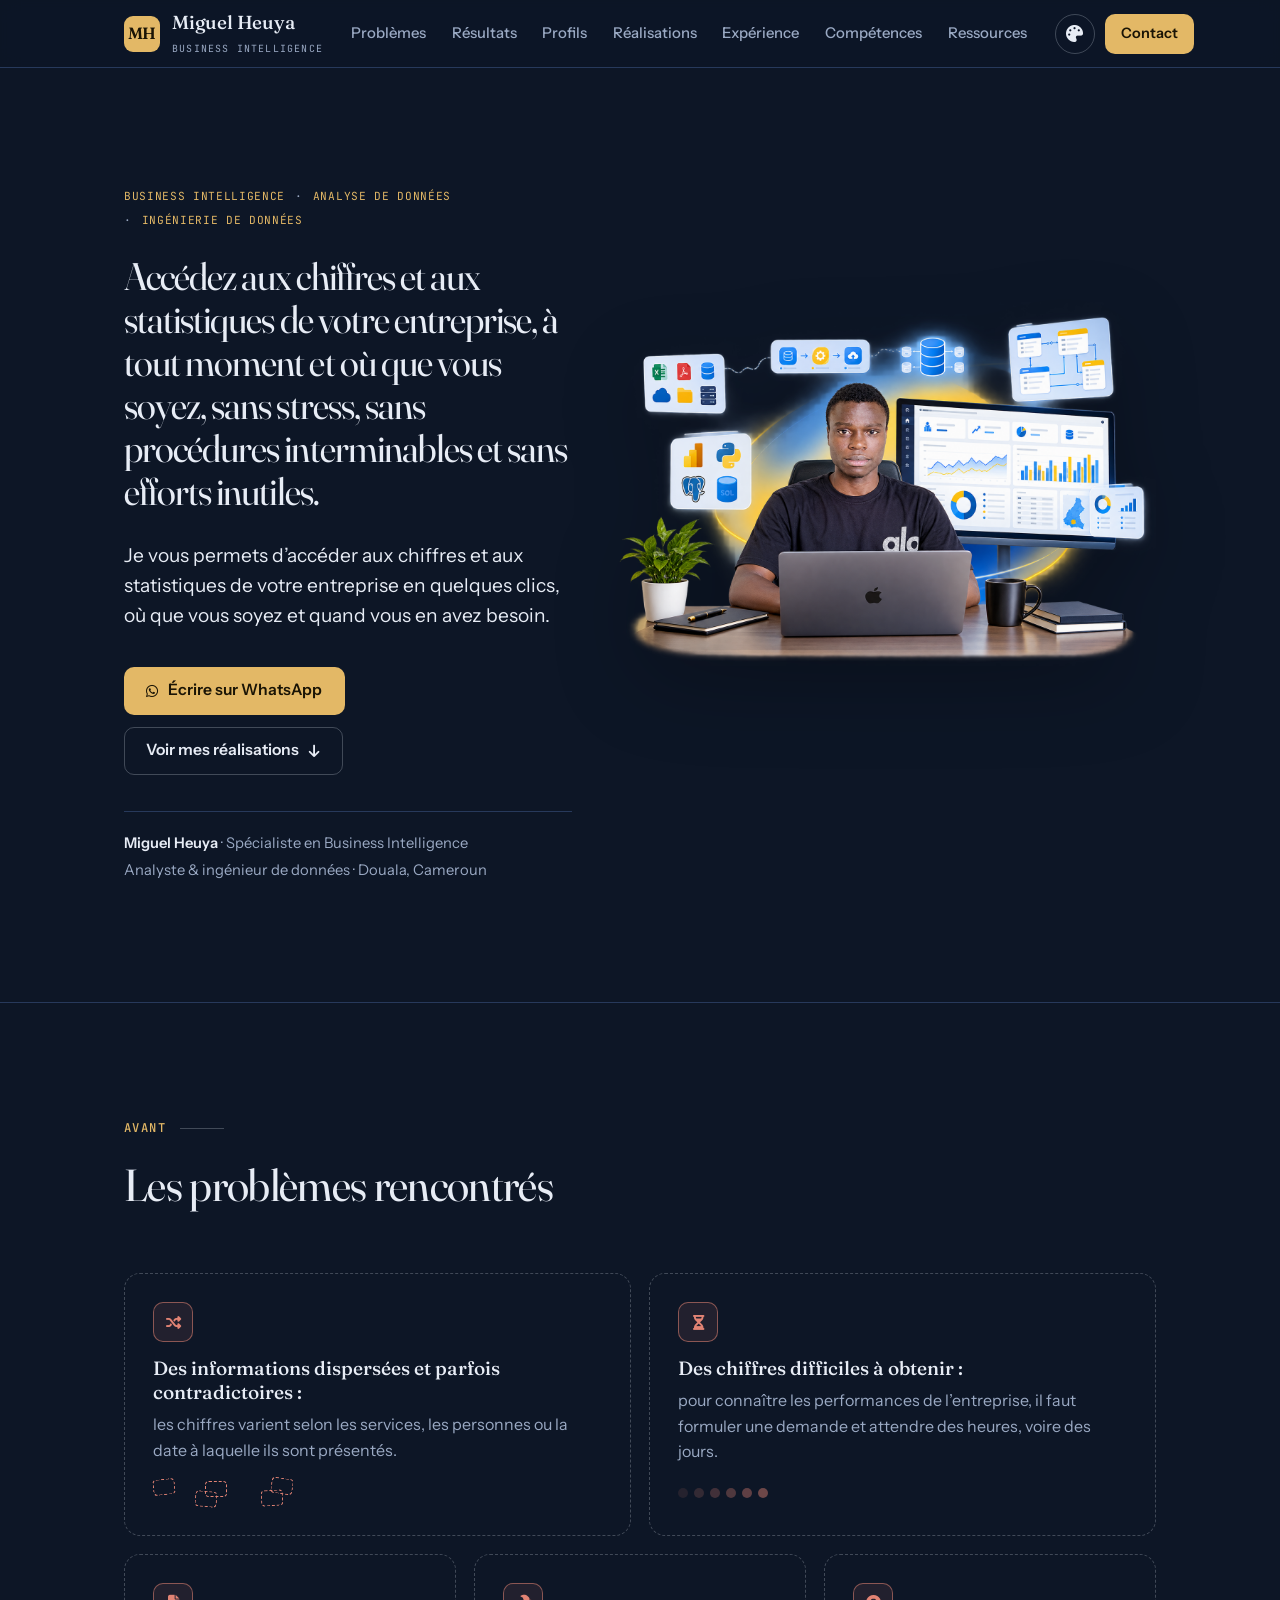
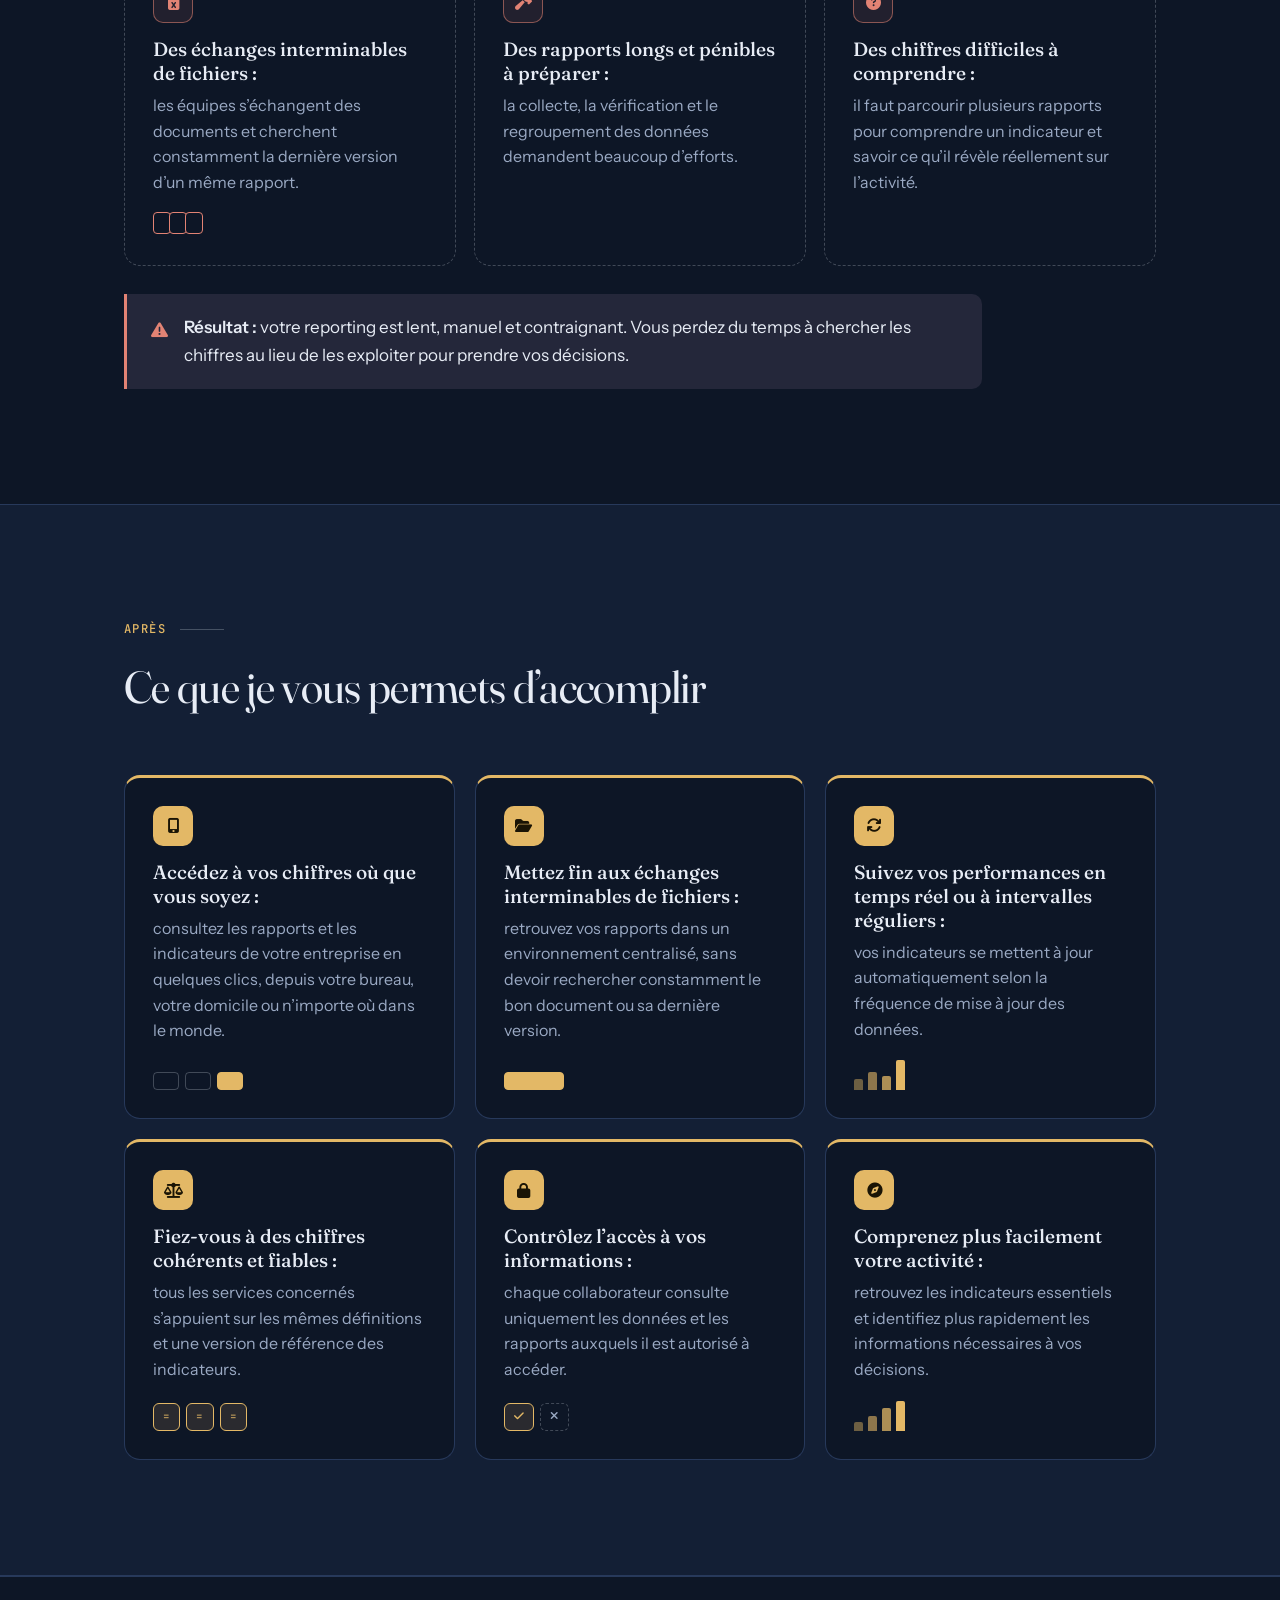
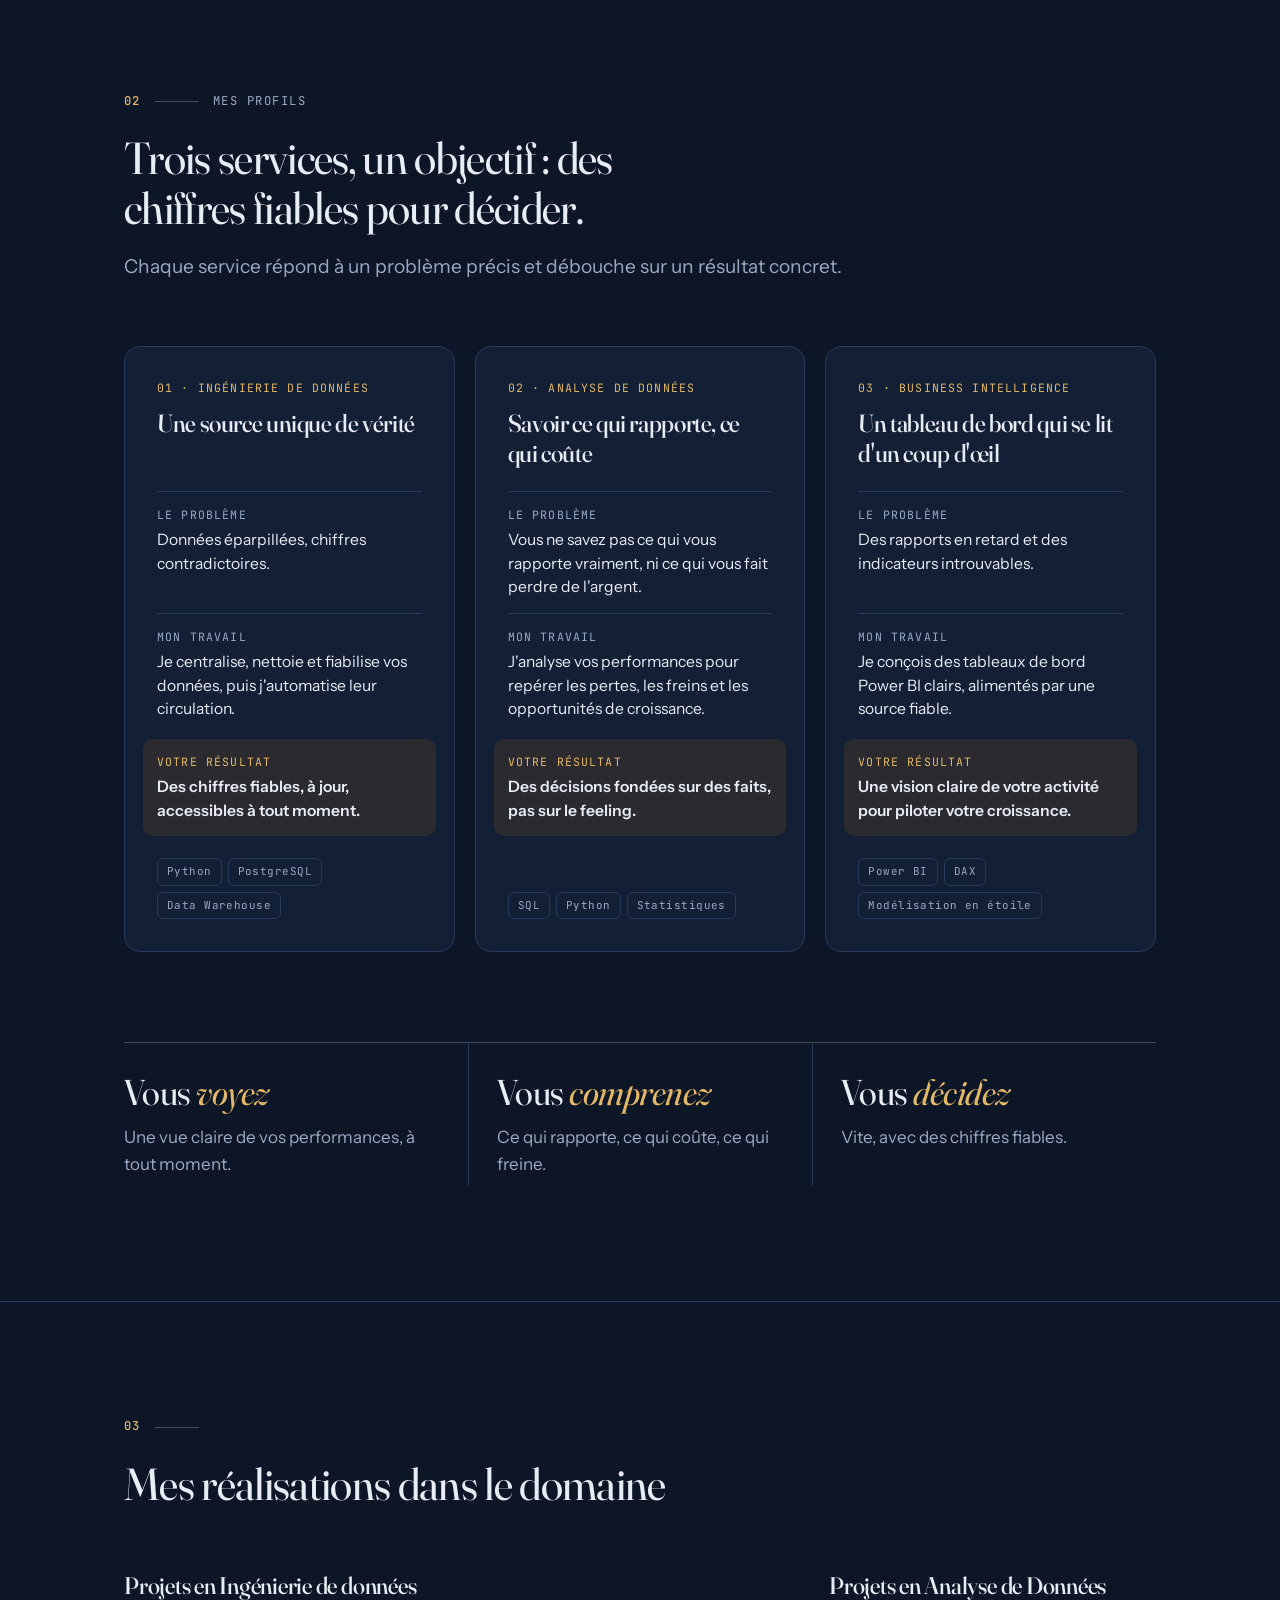
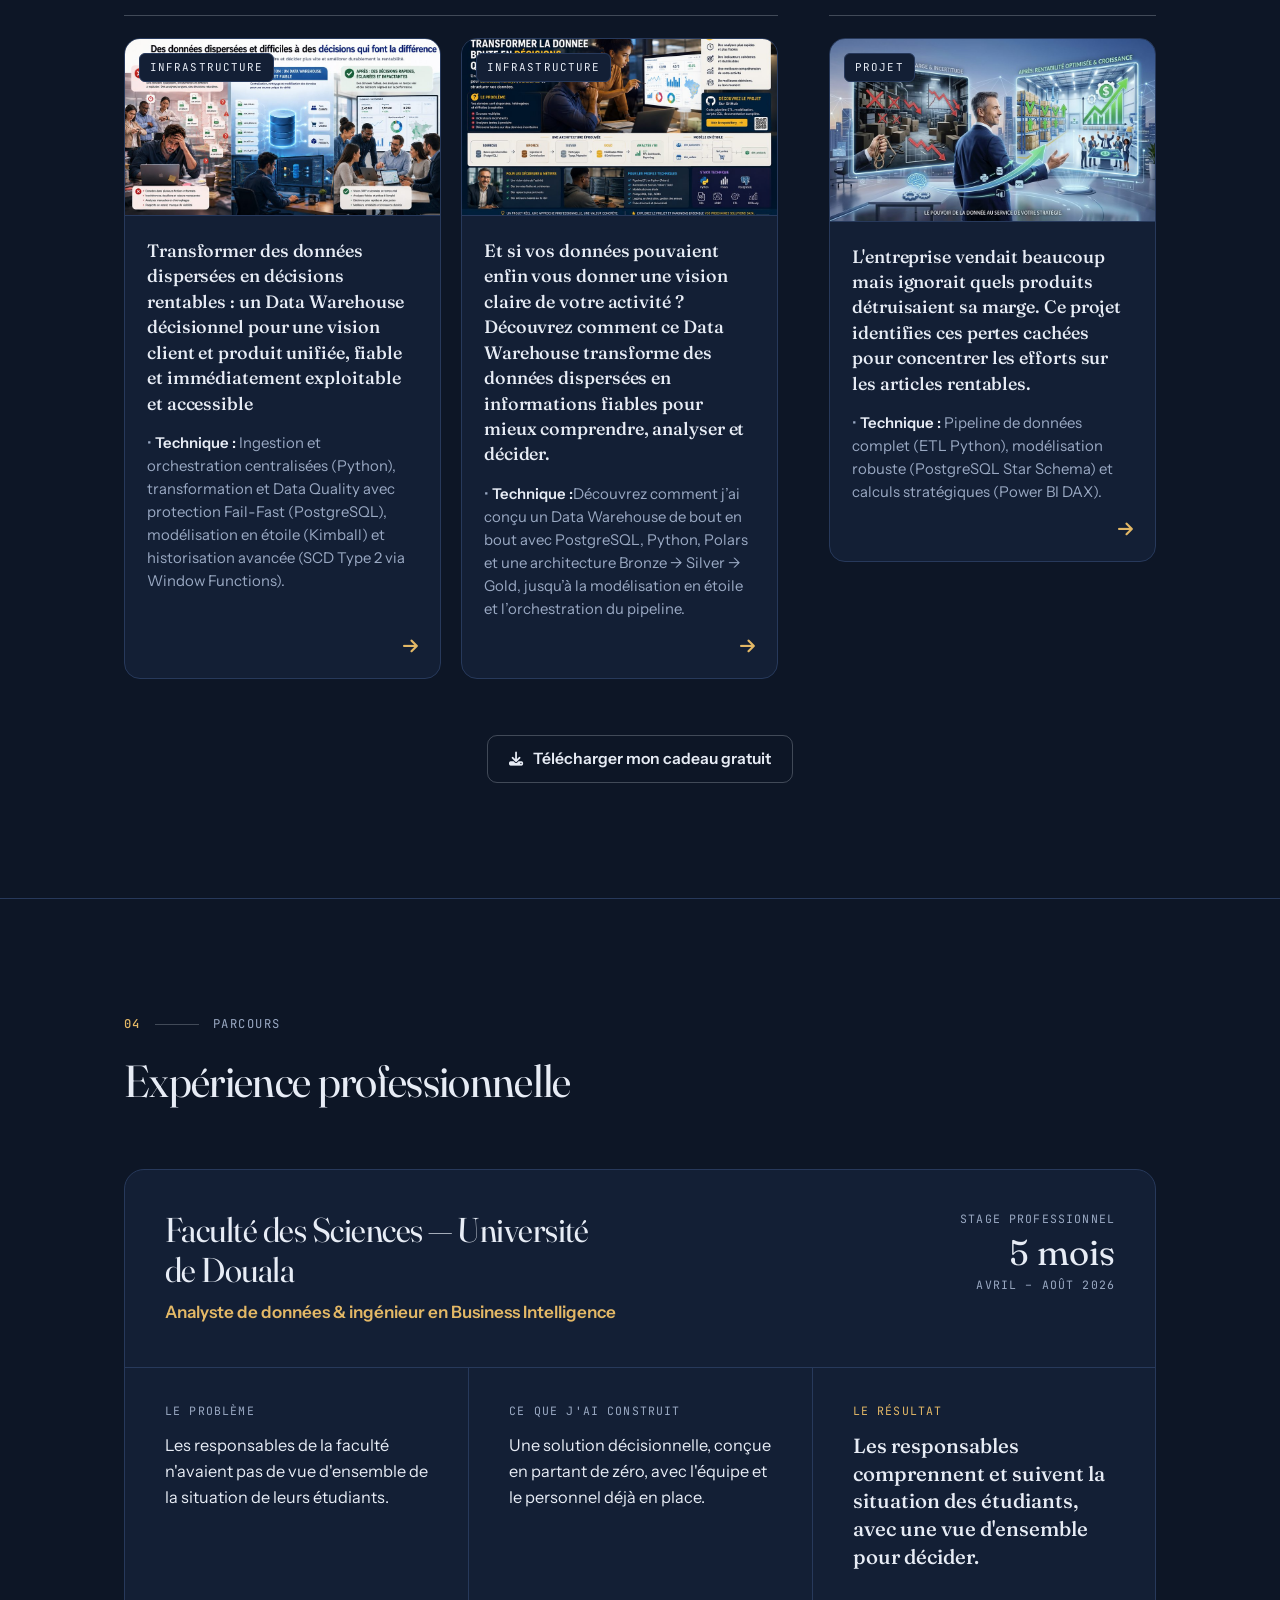
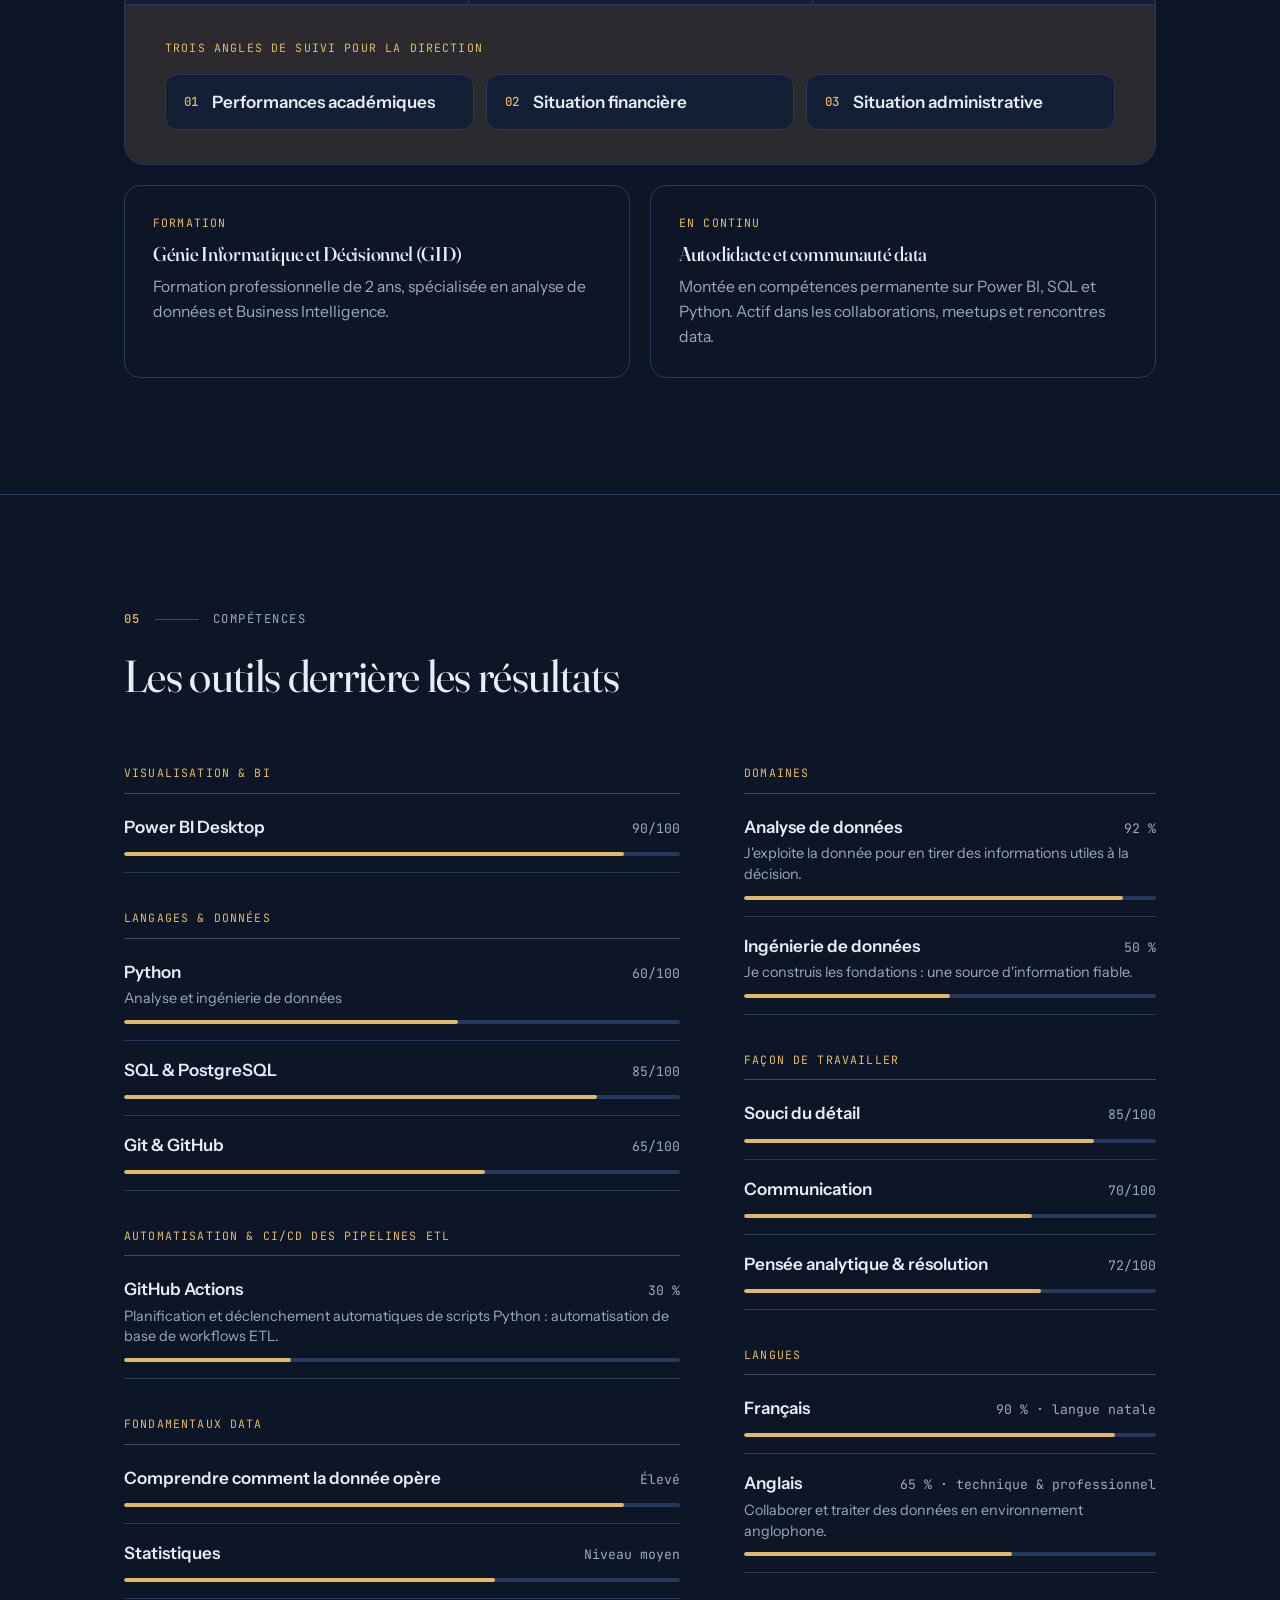
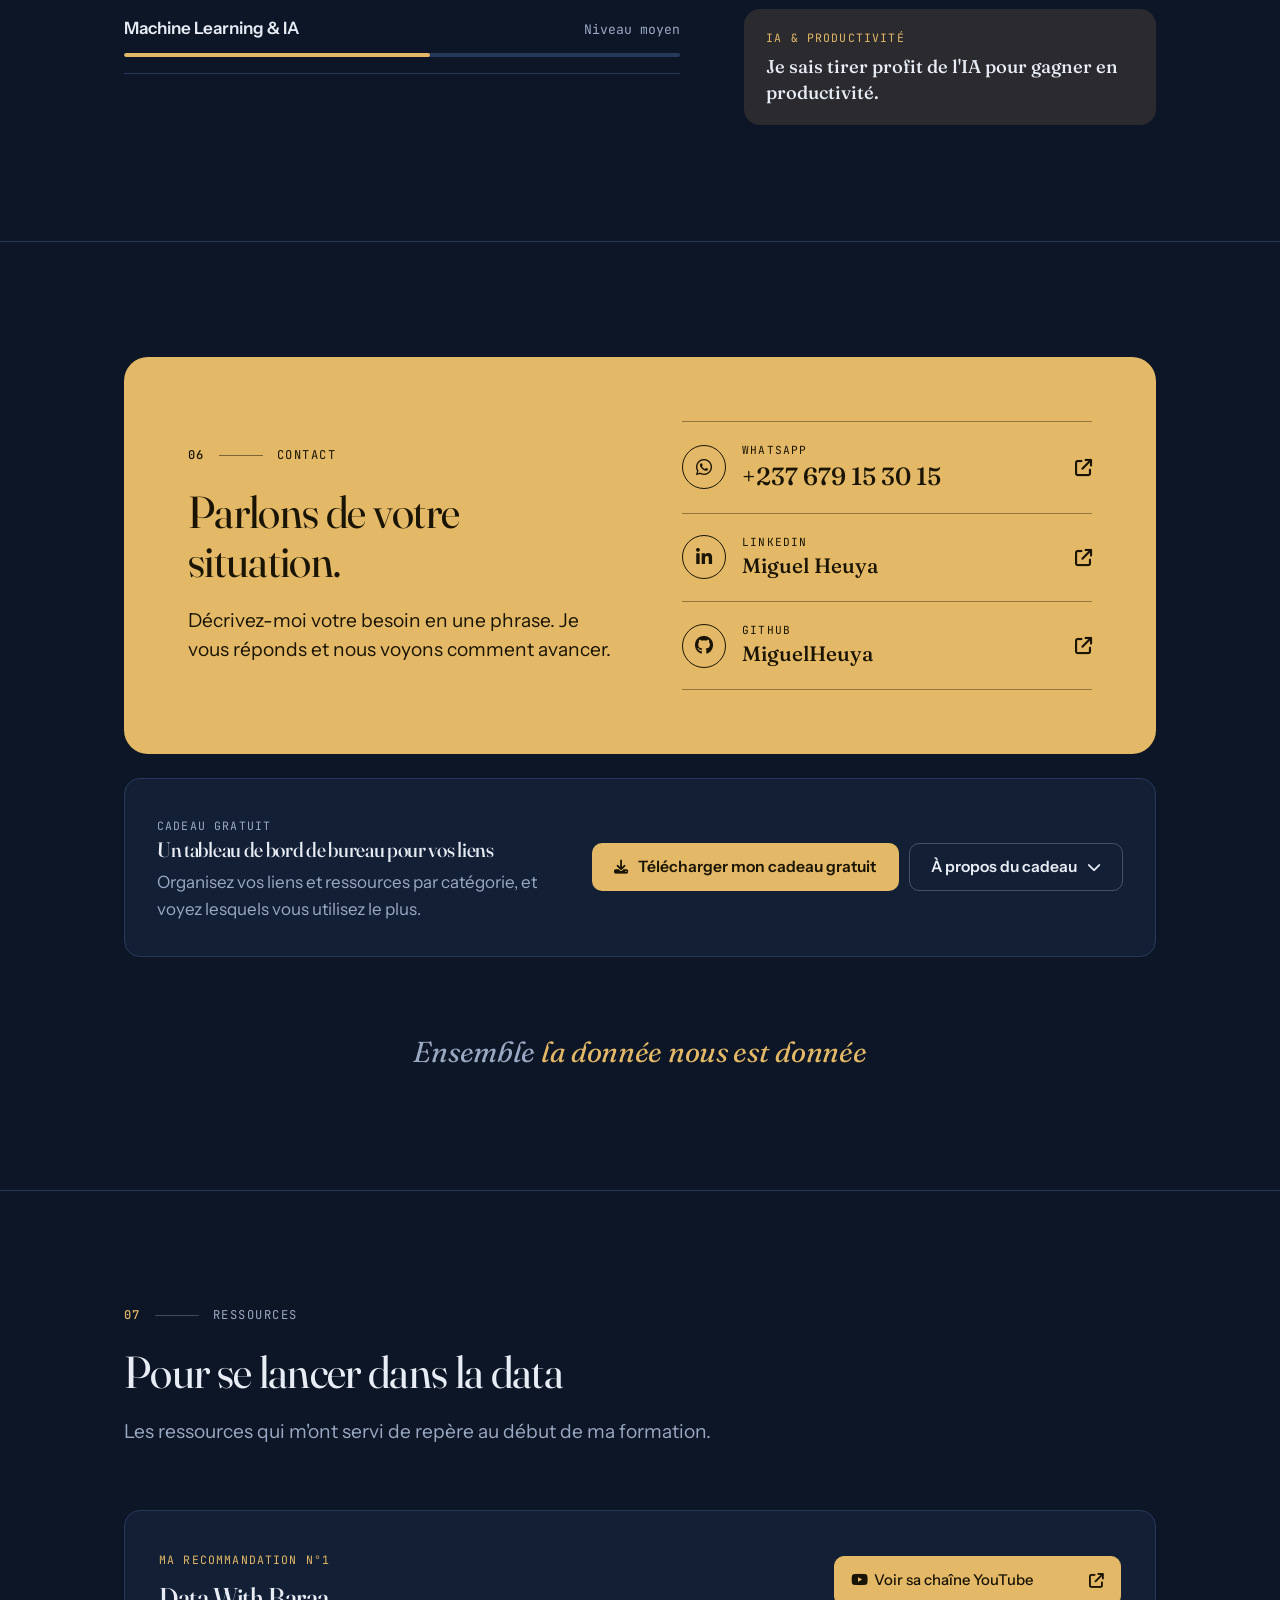
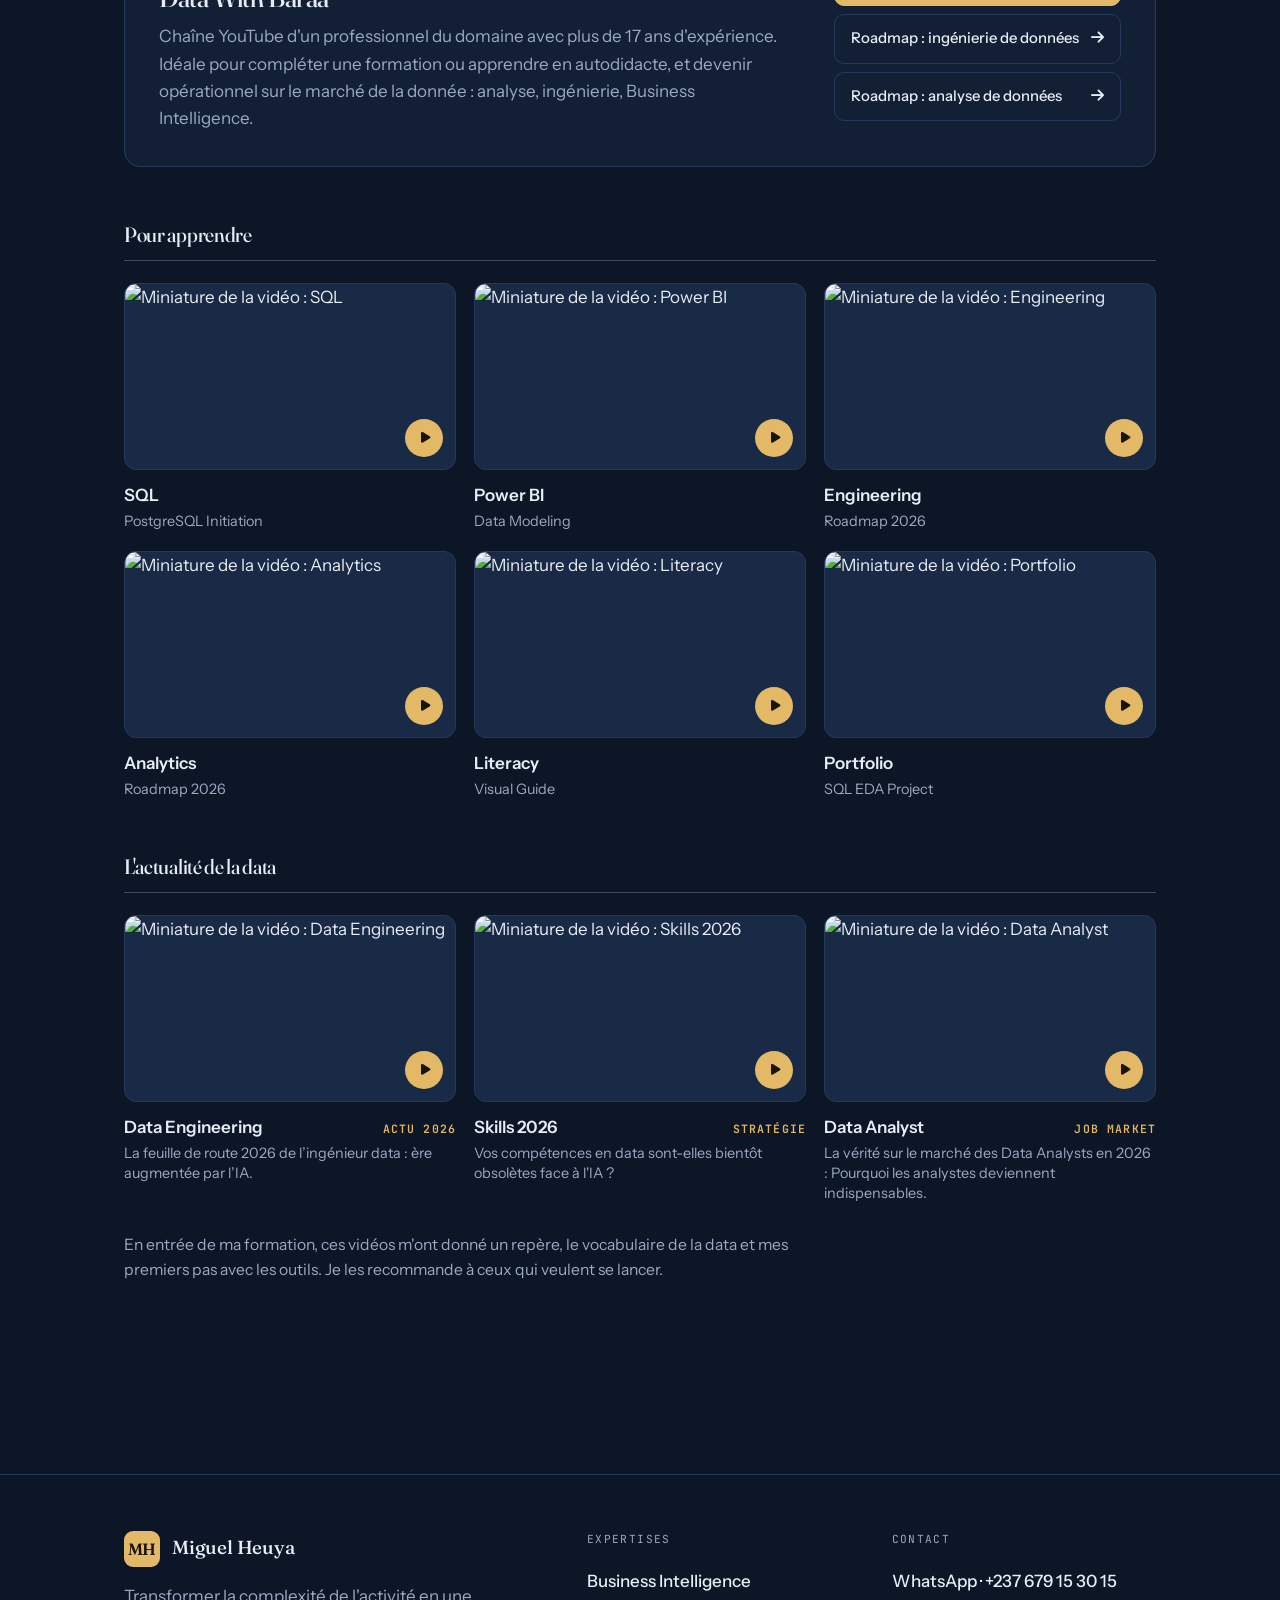
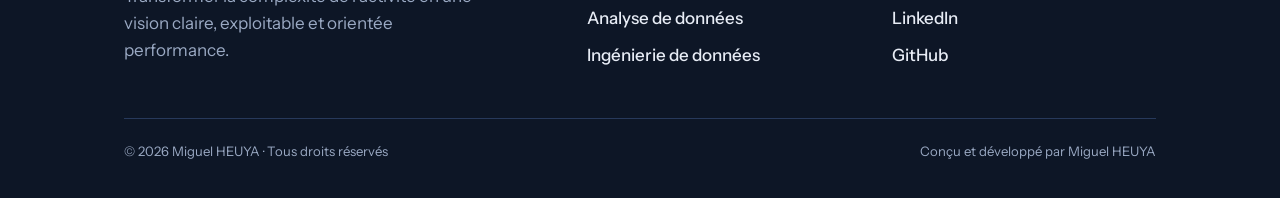
==== commit ed74e7ab: "hello" ====
--- a/index.html
+++ b/index.html
@@ -119,7 +119,7 @@
 
         <figure class="hero-visual reveal" style="--d:.15s">
           <picture>
-            <source srcset="Image/image_droite_entete.webp" type="image/webp">
+            <source srcset="Image/image_droite_entete.png" type="image/webp">
             <img src="Image/image_droite_entete.png" width="1536" height="1024" alt="Miguel Heuya devant son ordinateur, entouré de sources de données, d’un entrepôt de données et d’un tableau de bord de statistiques" decoding="async" fetchpriority="high">
           </picture>
         </figure>
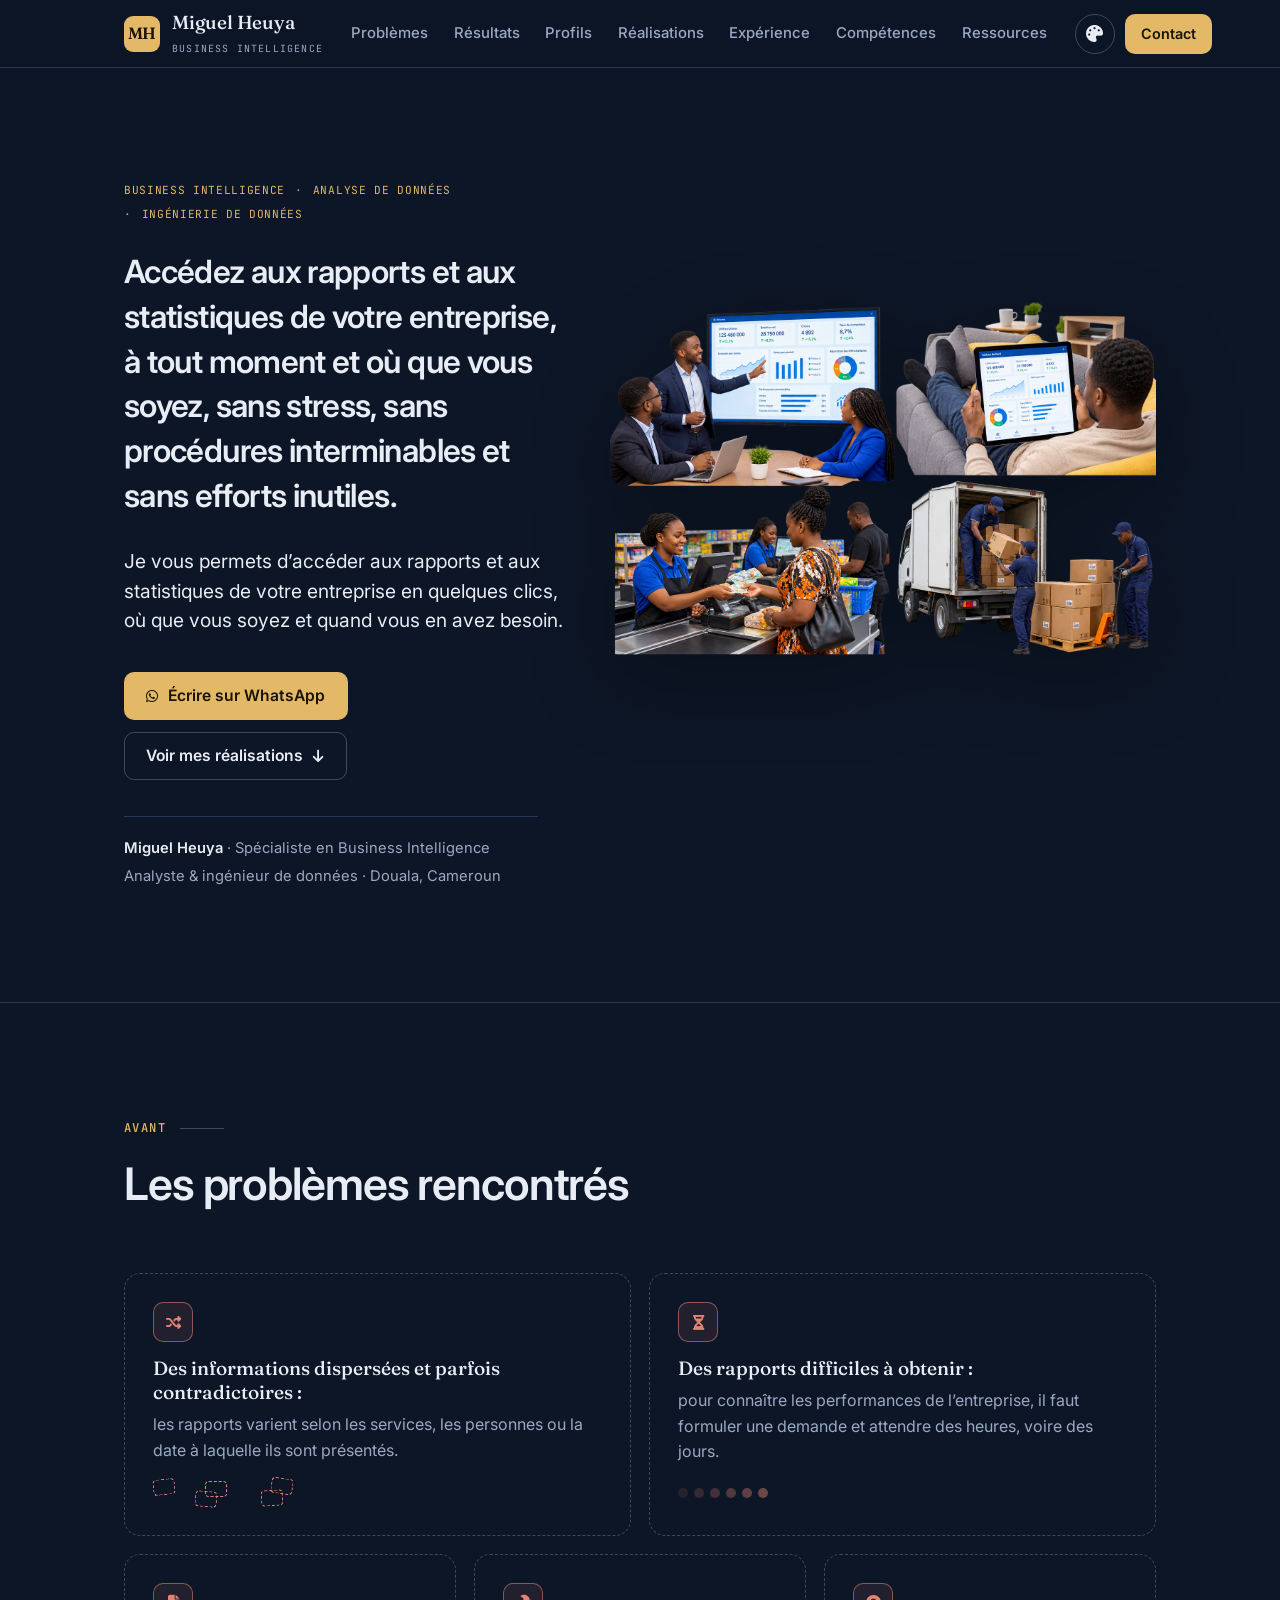
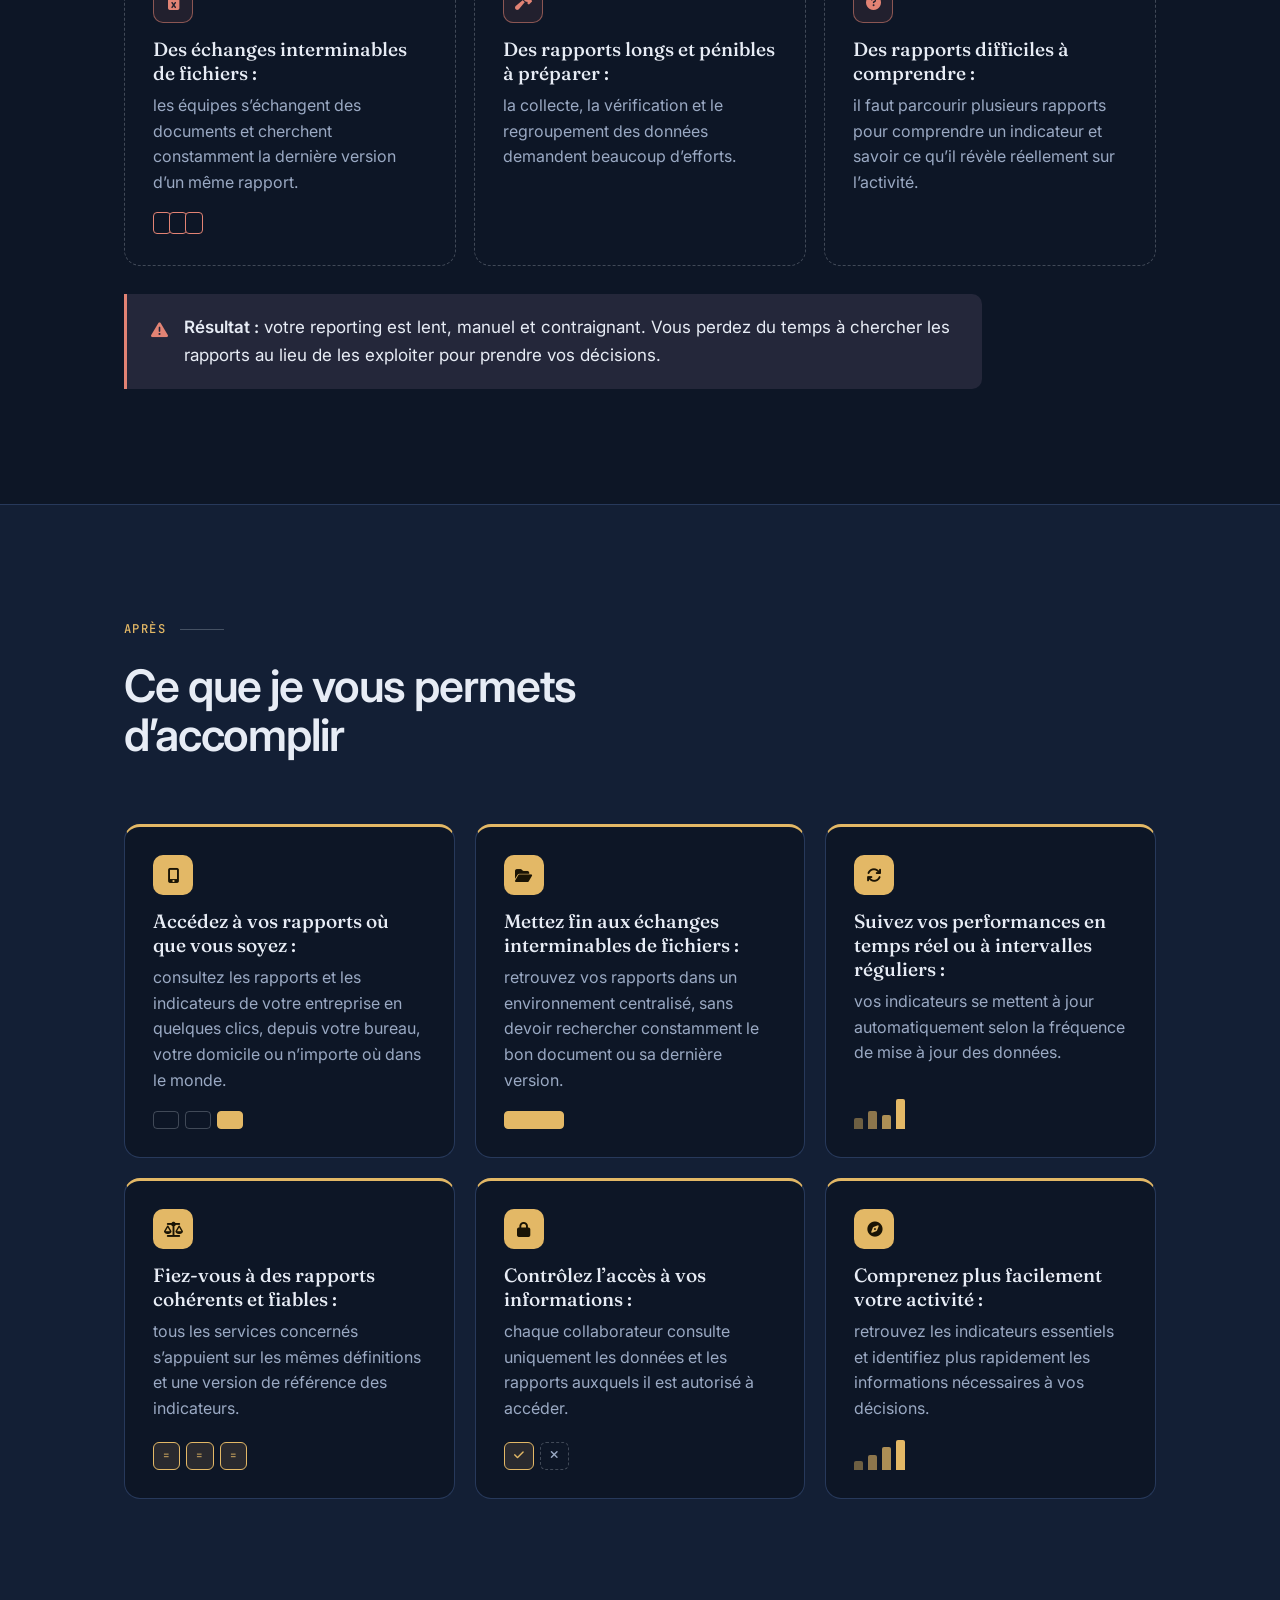
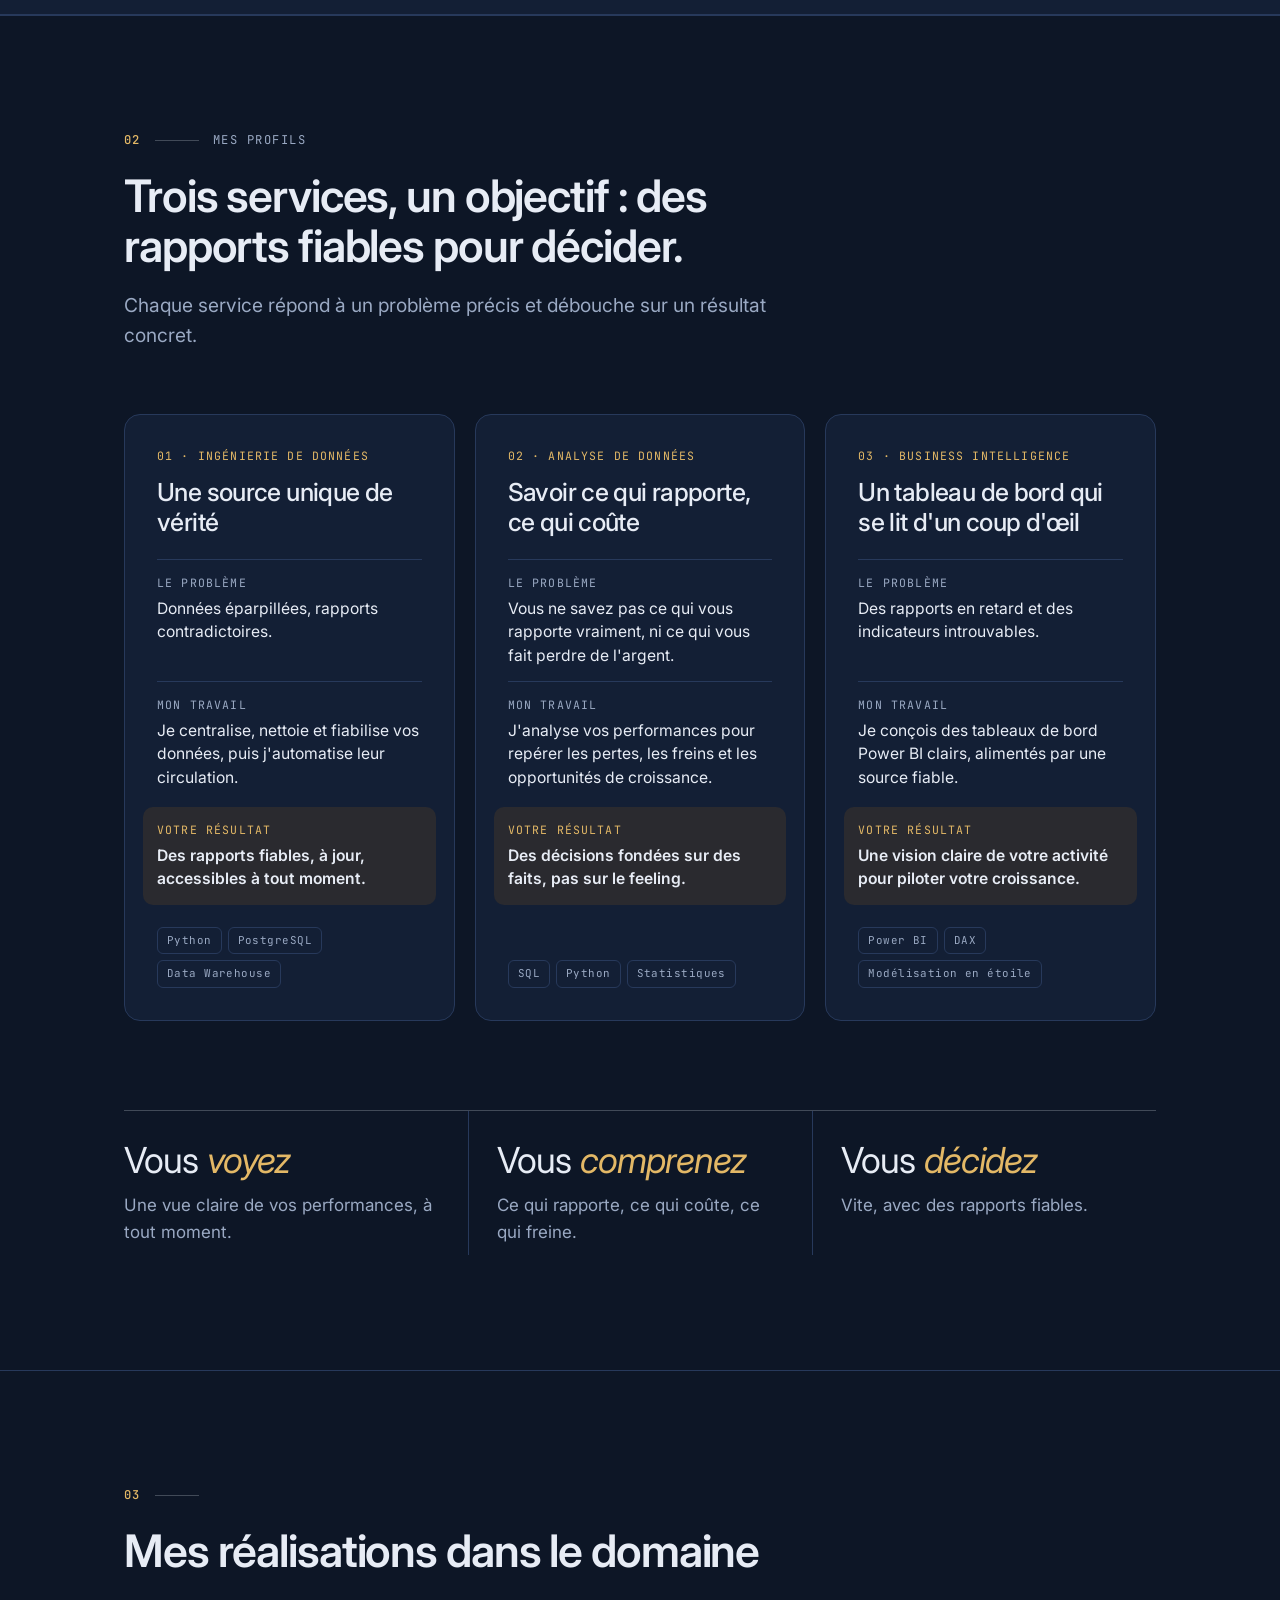
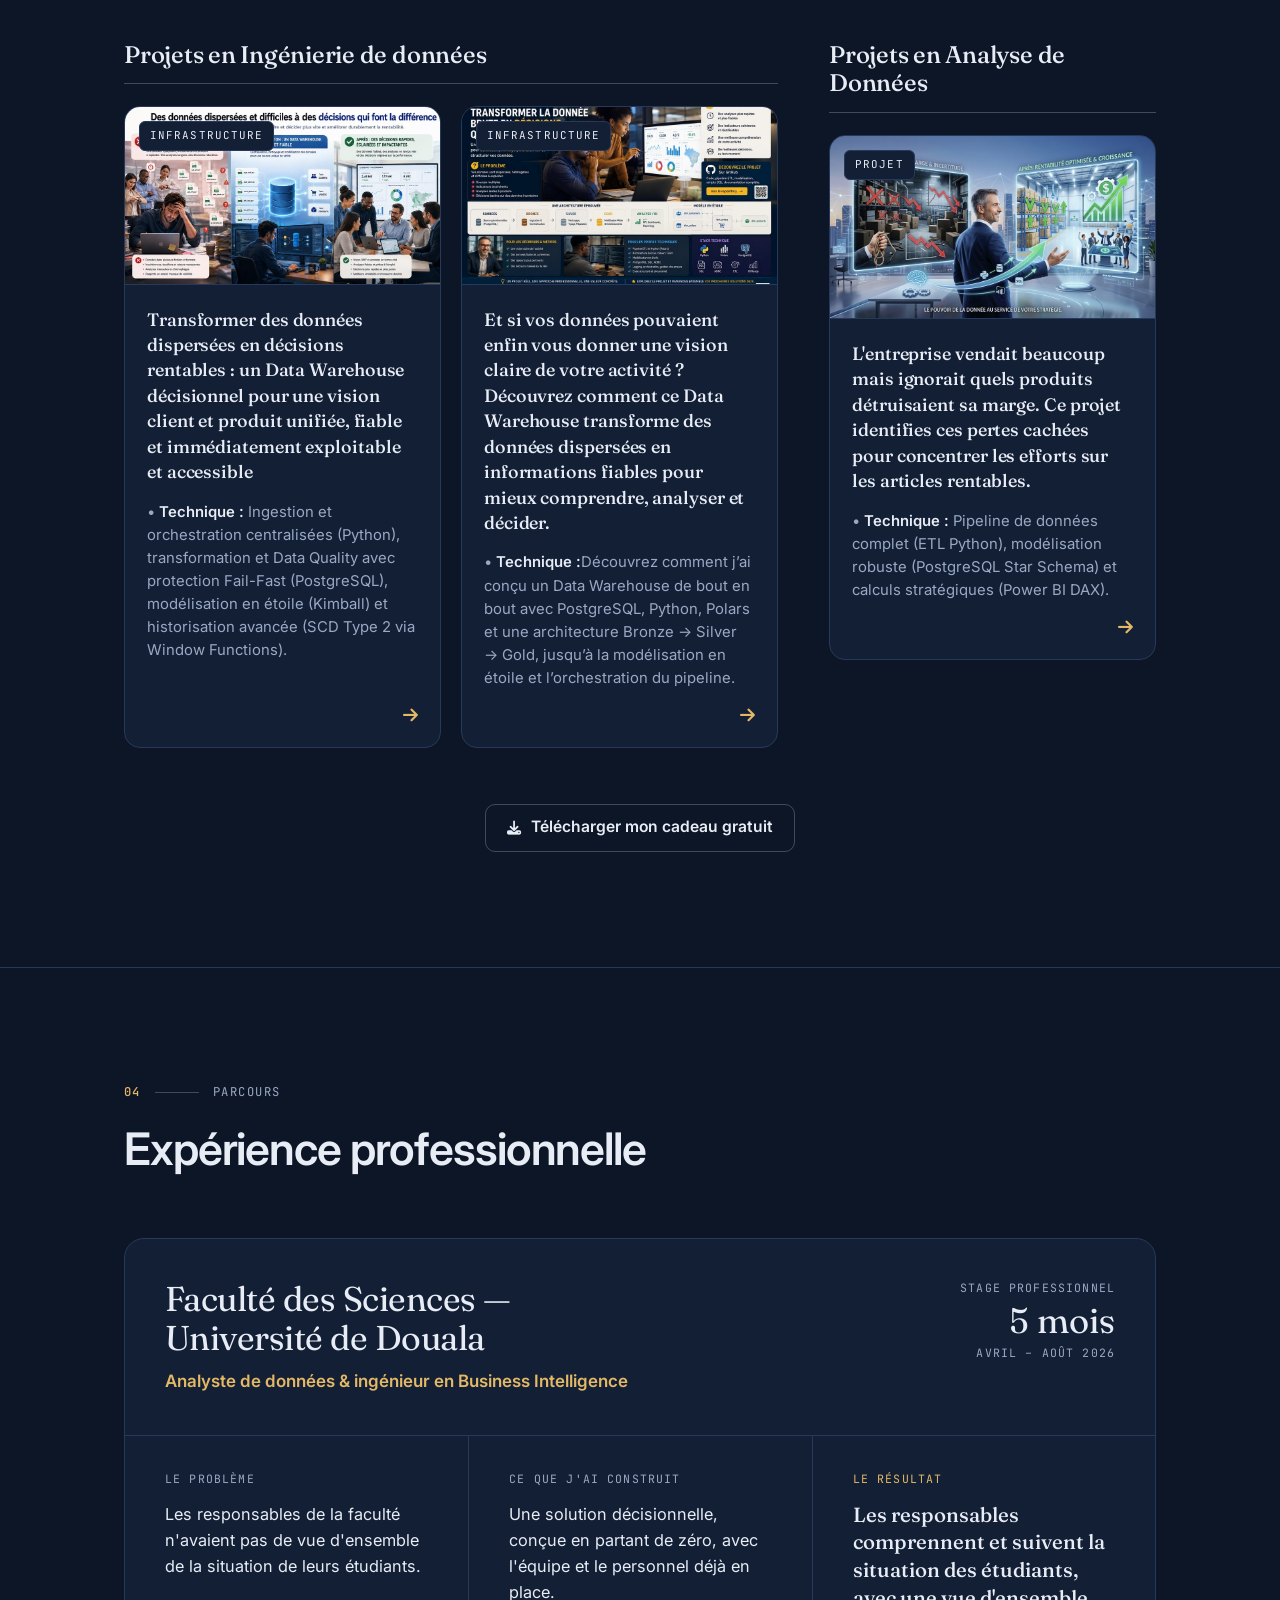
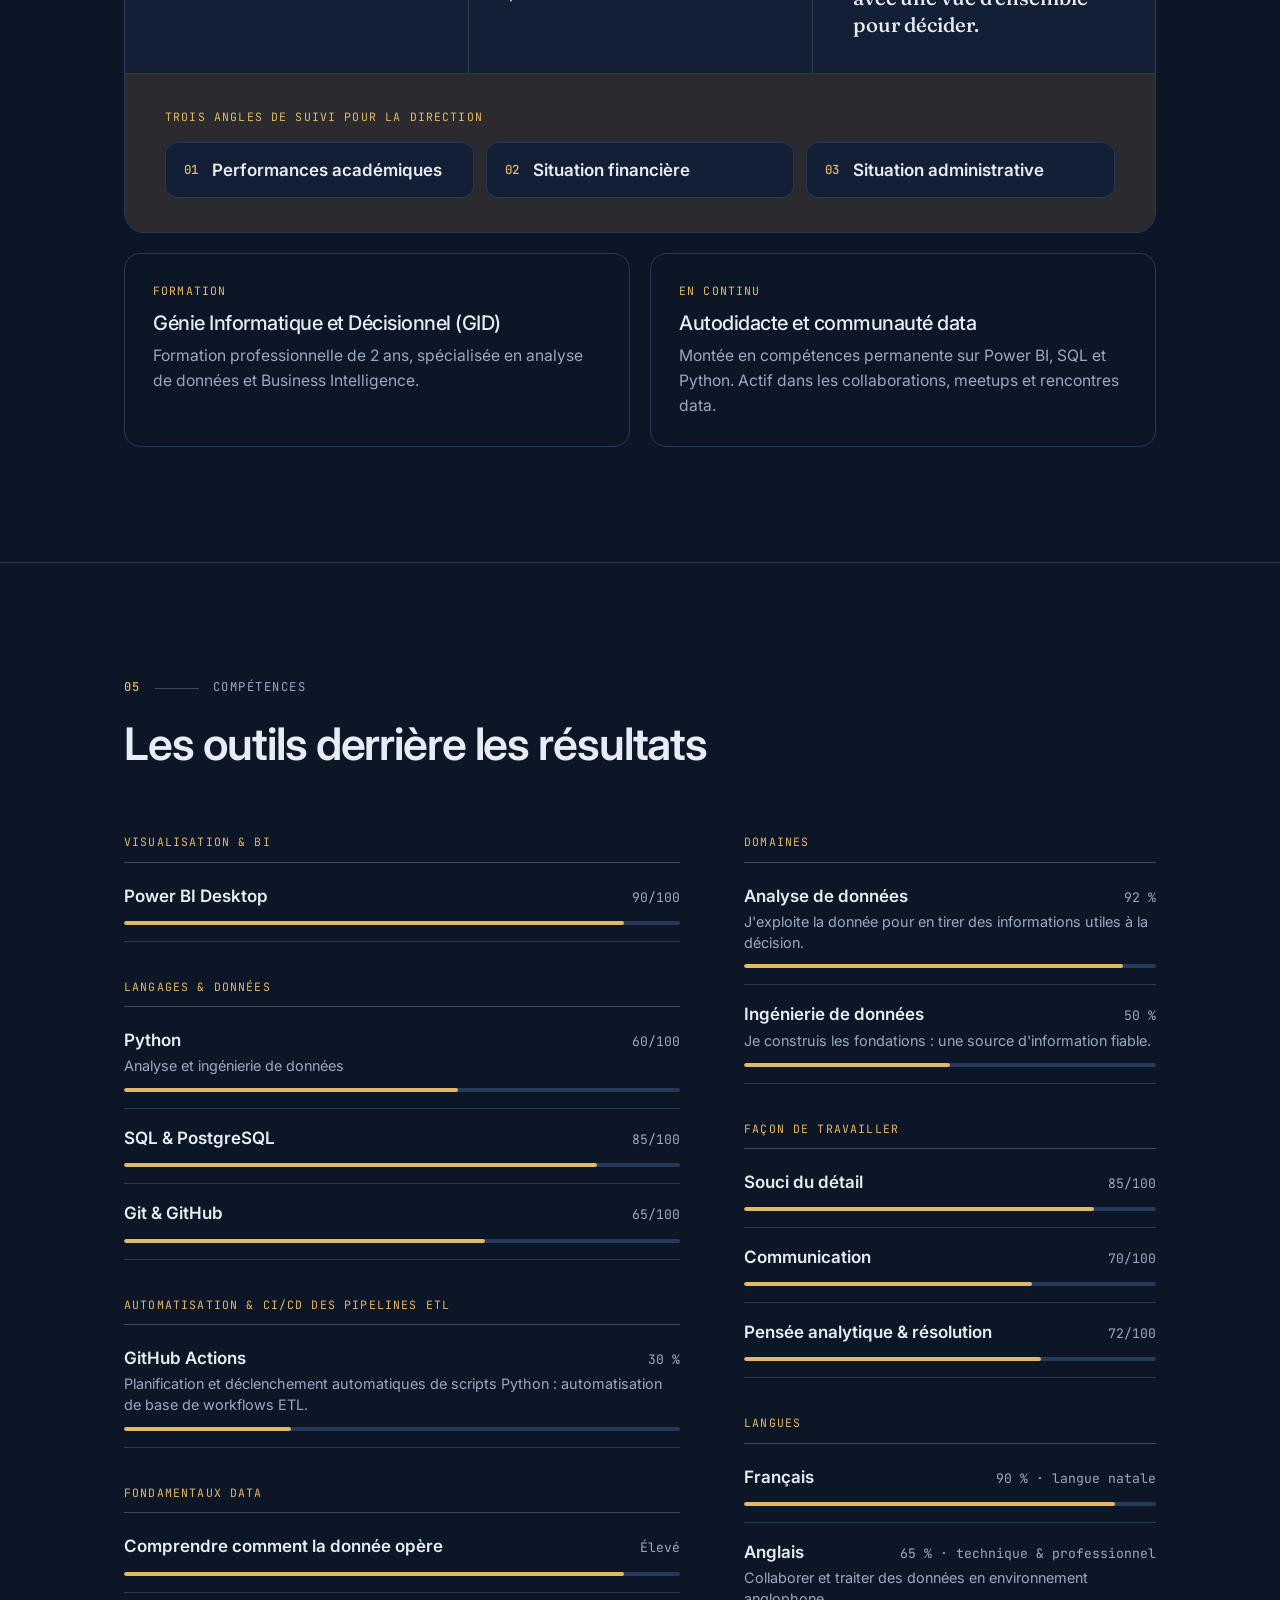
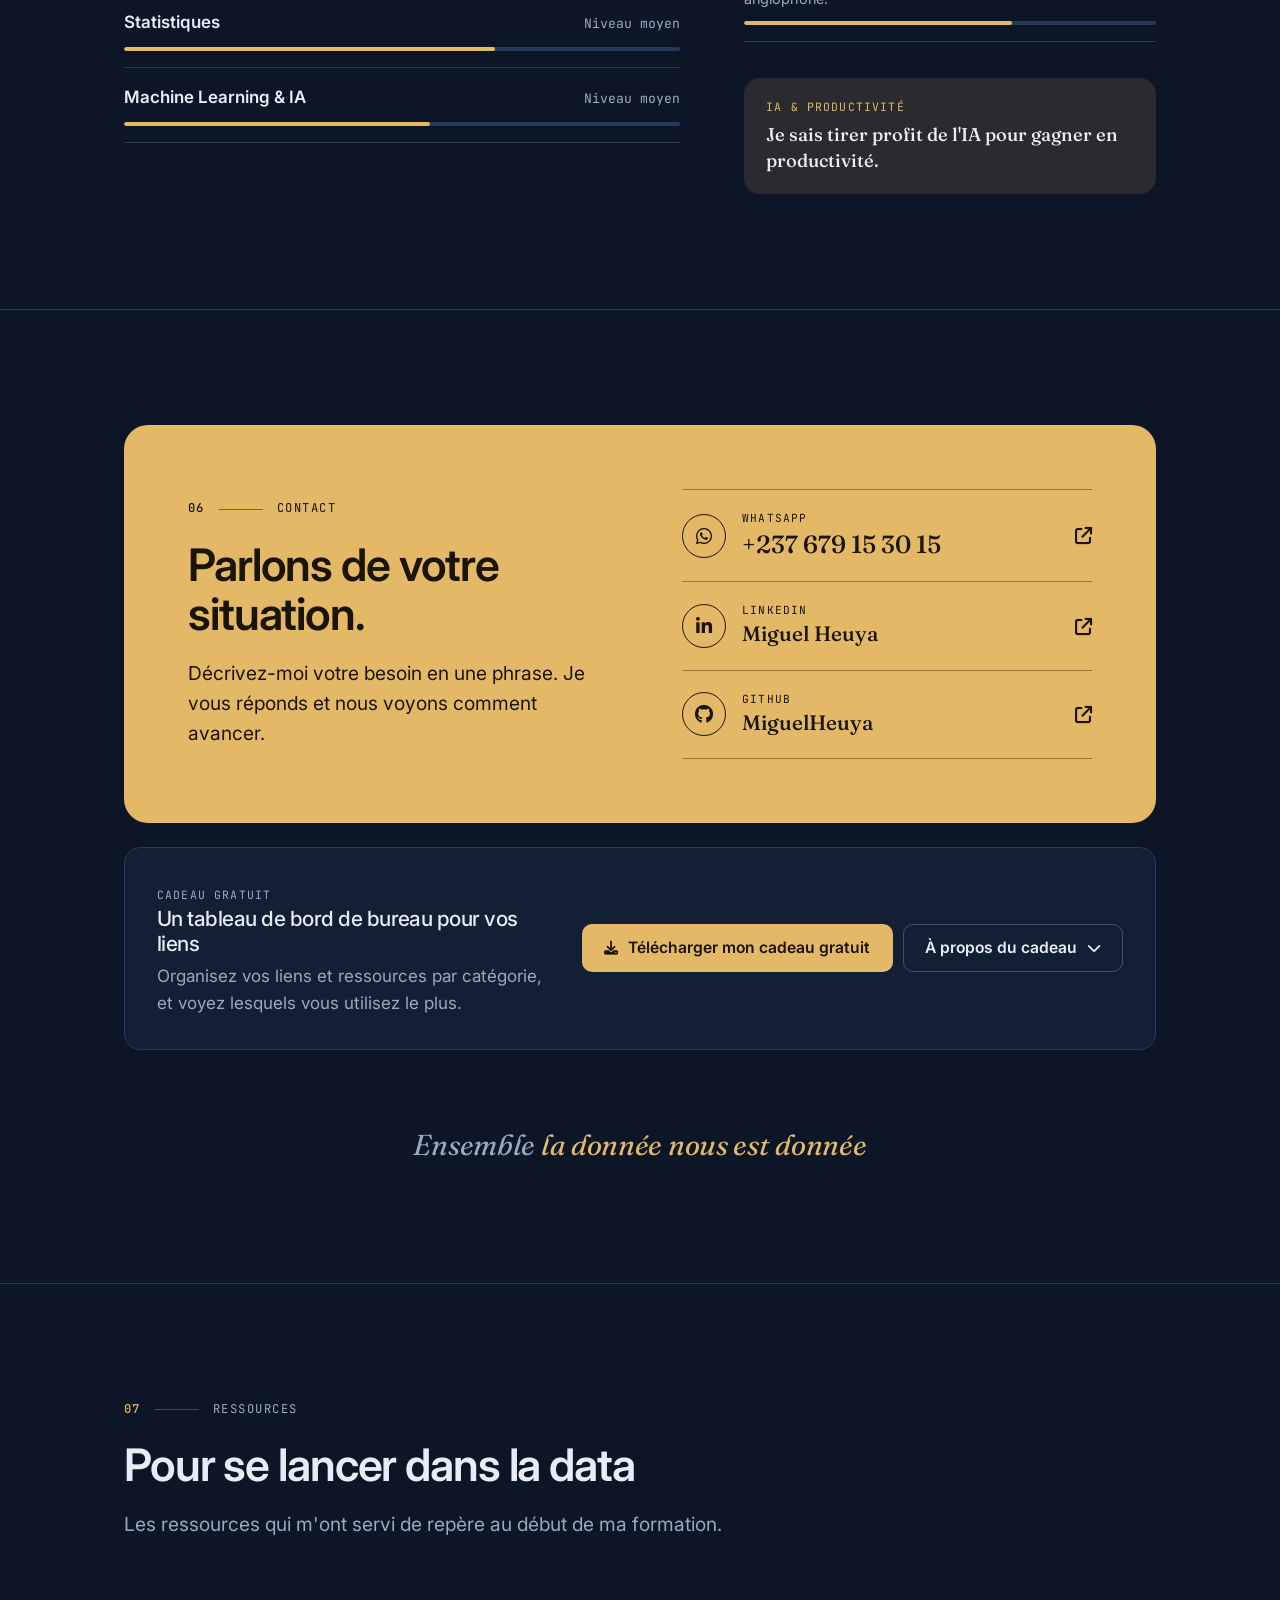
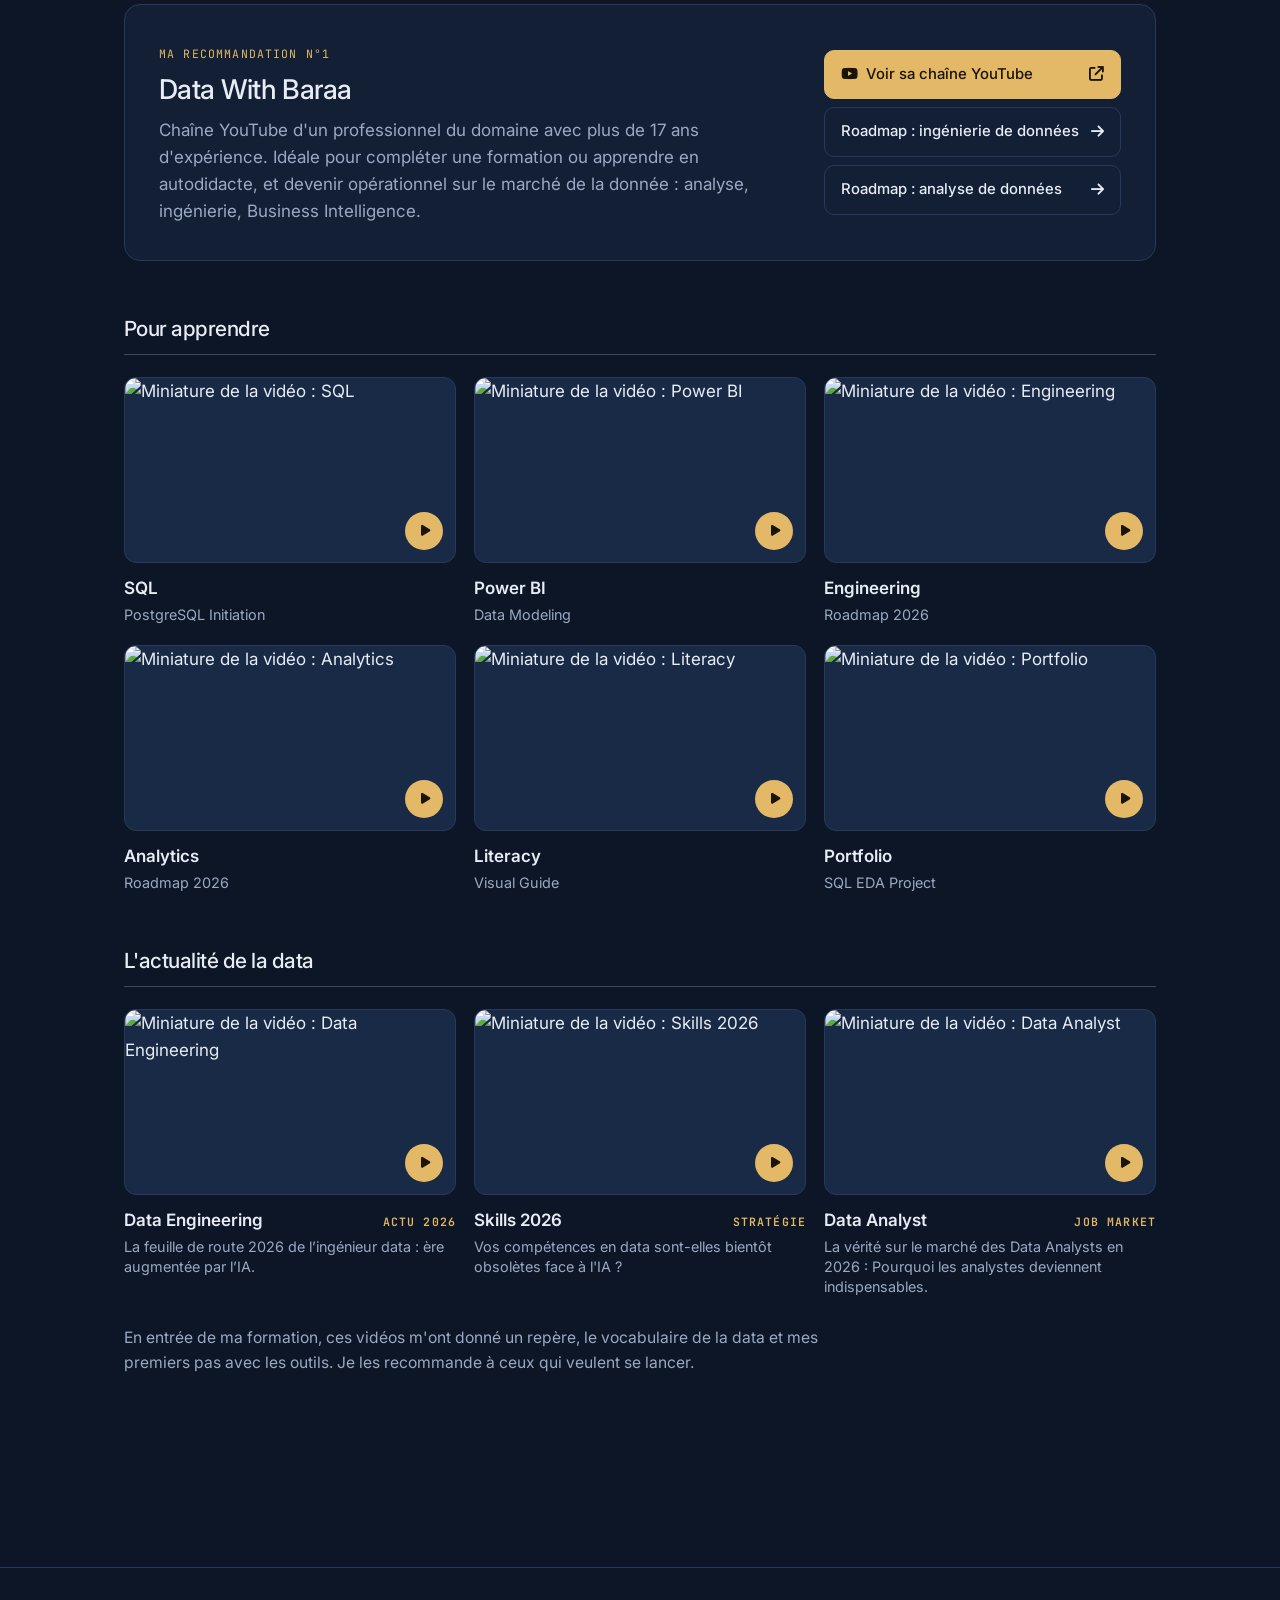
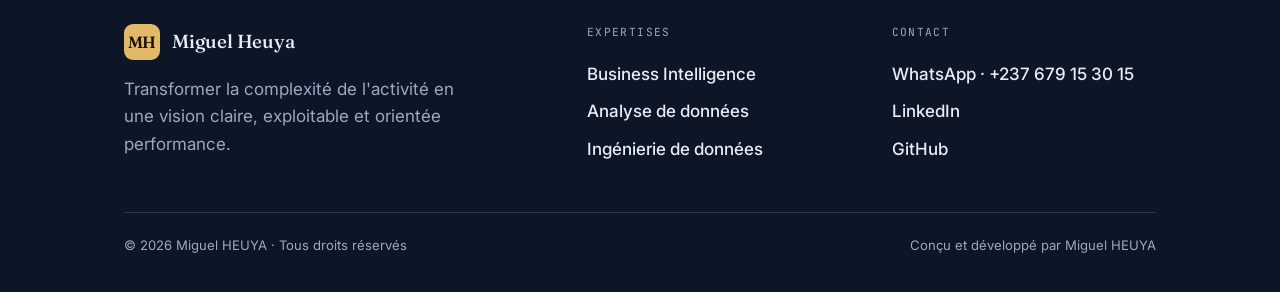
==== commit c3dacf4f: "Hello World" ====
--- a/index.html
+++ b/index.html
@@ -37,7 +37,7 @@
 
   <link rel="preconnect" href="https://fonts.googleapis.com">
   <link rel="preconnect" href="https://fonts.gstatic.com" crossorigin>
-  <link href="https://fonts.googleapis.com/css2?family=Fraunces:ital,opsz,wght@0,9..144,300..700;1,9..144,300..700&amp;family=Instrument+Sans:wght@400..700&amp;family=JetBrains+Mono:wght@400;500&amp;display=swap" rel="stylesheet">
+  <link href="https://fonts.googleapis.com/css2?family=Fraunces:ital,opsz,wght@0,9..144,300..700;1,9..144,300..700&family=Inter:wght@400;500;600;700;800&family=JetBrains+Mono:wght@400;500&display=swap" rel="stylesheet">
   <link rel="stylesheet" href="https://cdnjs.cloudflare.com/ajax/libs/font-awesome/6.4.0/css/all.min.css">
   <link rel="stylesheet" href="Image/style.css">
   <!-- Appliqué dans <head> pour éviter tout flash lors du chargement du thème choisi -->
@@ -105,8 +105,8 @@
       <div class="wrap hero-grid">
         <div>
           <p class="eyebrow reveal"><span>Business Intelligence</span><span>Analyse de données</span><span>Ingénierie de données</span></p>
-          <h1 class="reveal" style="--d:.05s">Accédez aux chiffres et aux statistiques de votre entreprise, à tout moment et où que vous soyez, sans stress, sans procédures interminables et sans efforts inutiles.</h1>
-          <p class="lead reveal" style="--d:.1s">Je vous permets d’accéder aux chiffres et aux statistiques de votre entreprise en quelques clics, où que vous soyez et quand vous en avez besoin.</p>
+          <h1 class="reveal" style="--d:.05s">Accédez aux rapports et aux statistiques de votre entreprise, à tout moment et où que vous soyez, sans stress, sans procédures interminables et sans efforts inutiles.</h1>
+          <p class="lead reveal" style="--d:.1s">Je vous permets d’accéder aux rapports et aux statistiques de votre entreprise en quelques clics, où que vous soyez et quand vous en avez besoin.</p>
           <div class="hero-actions reveal" style="--d:.15s">
             <a class="btn btn-primary" href="https://wa.me/237679153015?text=Salut%20Miguel%20Heuya%2C%20je%20souhaite%20en%20savoir%20plus%20sur%20vos%20services%20en%20business%20intelligence%20et%20la%20fa%C3%A7on%20dont%20vous%20accompagnez%20les%20entreprises" target="_blank" rel="noopener noreferrer"><i class="fab fa-whatsapp"></i> Écrire sur WhatsApp</a>
             <a class="btn btn-ghost" href="#portfolio">Voir mes réalisations <i class="fas fa-arrow-down"></i></a>
@@ -135,13 +135,13 @@
           <h2>Les problèmes rencontrés</h2>
         </div>
         <ul class="pb-grid">
-          <li class="pb pb-a reveal"><span class="pb-ic" aria-hidden="true"><i class="fas fa-shuffle"></i></span><div class="pb-vis v-scatter" aria-hidden="true"><i></i><i></i><i></i><i></i><i></i></div><p><strong>Des informations dispersées et parfois contradictoires :</strong> les chiffres varient selon les services, les personnes ou la date à laquelle ils sont présentés.</p></li>
-          <li class="pb pb-b reveal"><span class="pb-ic" aria-hidden="true"><i class="fas fa-hourglass-half"></i></span><div class="pb-vis v-wait" aria-hidden="true"><i></i><i></i><i></i><i></i><i></i><i></i></div><p><strong>Des chiffres difficiles à obtenir :</strong> pour connaître les performances de l’entreprise, il faut formuler une demande et attendre des heures, voire des jours.</p></li>
+          <li class="pb pb-a reveal"><span class="pb-ic" aria-hidden="true"><i class="fas fa-shuffle"></i></span><div class="pb-vis v-scatter" aria-hidden="true"><i></i><i></i><i></i><i></i><i></i></div><p><strong>Des informations dispersées et parfois contradictoires :</strong> les rapports varient selon les services, les personnes ou la date à laquelle ils sont présentés.</p></li>
+          <li class="pb pb-b reveal"><span class="pb-ic" aria-hidden="true"><i class="fas fa-hourglass-half"></i></span><div class="pb-vis v-wait" aria-hidden="true"><i></i><i></i><i></i><i></i><i></i><i></i></div><p><strong>Des rapports difficiles à obtenir :</strong> pour connaître les performances de l’entreprise, il faut formuler une demande et attendre des heures, voire des jours.</p></li>
           <li class="pb pb-c reveal"><span class="pb-ic" aria-hidden="true"><i class="fas fa-file-excel"></i></span><div class="pb-vis v-files" aria-hidden="true"><i></i><i></i><i></i></div><p><strong>Des échanges interminables de fichiers :</strong> les équipes s’échangent des documents et cherchent constamment la dernière version d’un même rapport.</p></li>
           <li class="pb pb-c reveal"><span class="pb-ic" aria-hidden="true"><i class="fas fa-hammer"></i></span><p><strong>Des rapports longs et pénibles à préparer :</strong> la collecte, la vérification et le regroupement des données demandent beaucoup d’efforts.</p></li>
-          <li class="pb pb-c reveal"><span class="pb-ic" aria-hidden="true"><i class="fas fa-circle-question"></i></span><p><strong>Des chiffres difficiles à comprendre :</strong> il faut parcourir plusieurs rapports pour comprendre un indicateur et savoir ce qu’il révèle réellement sur l’activité.</p></li>
+          <li class="pb pb-c reveal"><span class="pb-ic" aria-hidden="true"><i class="fas fa-circle-question"></i></span><p><strong>Des rapports difficiles à comprendre :</strong> il faut parcourir plusieurs rapports pour comprendre un indicateur et savoir ce qu’il révèle réellement sur l’activité.</p></li>
         </ul>
-        <p class="pb-foot reveal"><span class="pb-foot-ic" aria-hidden="true"><i class="fas fa-triangle-exclamation"></i></span><span><strong>Résultat :</strong> votre reporting est lent, manuel et contraignant. Vous perdez du temps à chercher les chiffres au lieu de les exploiter pour prendre vos décisions.</span></p>
+        <p class="pb-foot reveal"><span class="pb-foot-ic" aria-hidden="true"><i class="fas fa-triangle-exclamation"></i></span><span><strong>Résultat :</strong> votre reporting est lent, manuel et contraignant. Vous perdez du temps à chercher les rapports au lieu de les exploiter pour prendre vos décisions.</span></p>
       </div>
     </section>
 
@@ -153,10 +153,10 @@
           <h2>Ce que je vous permets d’accomplir</h2>
         </div>
         <ul class="gn-grid">
-          <li class="gn reveal" style="--d:0.00s"><span class="gn-ic" aria-hidden="true"><i class="fas fa-mobile-screen-button"></i></span><p><strong>Accédez à vos chiffres où que vous soyez :</strong> consultez les rapports et les indicateurs de votre entreprise en quelques clics, depuis votre bureau, votre domicile ou n’importe où dans le monde.</p><div class="gn-vis"><span></span><span></span><span class="on"></span></div></li>
+          <li class="gn reveal" style="--d:0.00s"><span class="gn-ic" aria-hidden="true"><i class="fas fa-mobile-screen-button"></i></span><p><strong>Accédez à vos rapports où que vous soyez :</strong> consultez les rapports et les indicateurs de votre entreprise en quelques clics, depuis votre bureau, votre domicile ou n’importe où dans le monde.</p><div class="gn-vis"><span></span><span></span><span class="on"></span></div></li>
           <li class="gn reveal" style="--d:0.06s"><span class="gn-ic" aria-hidden="true"><i class="fas fa-folder-open"></i></span><p><strong>Mettez fin aux échanges interminables de fichiers :</strong> retrouvez vos rapports dans un environnement centralisé, sans devoir rechercher constamment le bon document ou sa dernière version.</p><div class="gn-vis g-one"><span class="on"></span></div></li>
           <li class="gn reveal" style="--d:0.12s"><span class="gn-ic" aria-hidden="true"><i class="fas fa-arrows-rotate"></i></span><p><strong>Suivez vos performances en temps réel ou à intervalles réguliers :</strong> vos indicateurs se mettent à jour automatiquement selon la fréquence de mise à jour des données.</p><div class="minibars" aria-hidden="true"><i></i><i></i><i></i><i></i></div></li>
-          <li class="gn reveal" style="--d:0.18s"><span class="gn-ic" aria-hidden="true"><i class="fas fa-scale-balanced"></i></span><p><strong>Fiez-vous à des chiffres cohérents et fiables :</strong> tous les services concernés s’appuient sur les mêmes définitions et une version de référence des indicateurs.</p><div class="chips"><span class="chip solid">=</span><span class="chip solid">=</span><span class="chip solid">=</span></div></li>
+          <li class="gn reveal" style="--d:0.18s"><span class="gn-ic" aria-hidden="true"><i class="fas fa-scale-balanced"></i></span><p><strong>Fiez-vous à des rapports cohérents et fiables :</strong> tous les services concernés s’appuient sur les mêmes définitions et une version de référence des indicateurs.</p><div class="chips"><span class="chip solid">=</span><span class="chip solid">=</span><span class="chip solid">=</span></div></li>
           <li class="gn reveal" style="--d:0.24s"><span class="gn-ic" aria-hidden="true"><i class="fas fa-lock"></i></span><p><strong>Contrôlez l’accès à vos informations :</strong> chaque collaborateur consulte uniquement les données et les rapports auxquels il est autorisé à accéder.</p><div class="chips"><span class="chip solid"><i class="fas fa-check" aria-hidden="true"></i></span><span class="chip"><i class="fas fa-xmark" aria-hidden="true"></i></span></div></li>
           <li class="gn reveal" style="--d:0.30s"><span class="gn-ic" aria-hidden="true"><i class="fas fa-compass"></i></span><p><strong>Comprenez plus facilement votre activité :</strong> retrouvez les indicateurs essentiels et identifiez plus rapidement les informations nécessaires à vos décisions.</p><div class="minibars rise" aria-hidden="true"><i></i><i></i><i></i><i></i></div></li>
         </ul>
@@ -168,7 +168,7 @@
       <div class="wrap">
         <div class="sec-head reveal">
           <p class="kicker"><span class="num">02</span><span class="rule"></span><span>Mes profils</span></p>
-          <h2>Trois services, un objectif : des chiffres fiables pour décider.</h2>
+          <h2>Trois services, un objectif : des rapports fiables pour décider.</h2>
           <p class="lead">Chaque service répond à un problème précis et débouche sur un résultat concret.</p>
         </div>
 
@@ -176,9 +176,9 @@
           <article class="service reveal">
             <span class="tag">01 · Ingénierie de données</span>
             <h3>Une source unique de vérité</h3>
-            <div class="s-row"><span class="label">Le problème</span><p>Données éparpillées, chiffres contradictoires.</p></div>
+            <div class="s-row"><span class="label">Le problème</span><p>Données éparpillées, rapports contradictoires.</p></div>
             <div class="s-row"><span class="label">Mon travail</span><p>Je centralise, nettoie et fiabilise vos données, puis j'automatise leur circulation.</p></div>
-            <div class="s-row result"><span class="label">Votre résultat</span><p>Des chiffres fiables, à jour, accessibles à tout moment.</p></div>
+            <div class="s-row result"><span class="label">Votre résultat</span><p>Des rapports fiables, à jour, accessibles à tout moment.</p></div>
             <div class="chips"><span class="chip">Python</span><span class="chip">PostgreSQL</span><span class="chip">Data Warehouse</span></div>
           </article>
 
@@ -204,7 +204,7 @@
         <div class="outcome reveal">
           <div><h3>Vous <em>voyez</em></h3><p>Une vue claire de vos performances, à tout moment.</p></div>
           <div><h3>Vous <em>comprenez</em></h3><p>Ce qui rapporte, ce qui coûte, ce qui freine.</p></div>
-          <div><h3>Vous <em>décidez</em></h3><p>Vite, avec des chiffres fiables.</p></div>
+          <div><h3>Vous <em>décidez</em></h3><p>Vite, avec des rapports fiables.</p></div>
         </div>
       </div>
     </section>
@@ -635,7 +635,7 @@
 
   <!-- Assistant (chatbot) existant -->
   <script src="https://dashboard.causeriebot.com/widget.js" data-id="42a2c702-c477-4abf-b67c-433742160da4" data-url="https://dashboard.causeriebot.com"></script>
-
+  <script src="Image/carousel-hero.js"></script>
   <script type="application/ld+json">
   {
     "@context": "https://schema.org",
--- a/Image/style.css
+++ b/Image/style.css
@@ -15,7 +15,7 @@
   --primary: var(--accent); --primary-rgb: 227, 184, 102; --bg-custom: var(--bg); /* alias pages de réalisations */
 
   --serif: 'Fraunces', 'Iowan Old Style', 'Palatino Linotype', Georgia, serif;
-  --sans: 'Instrument Sans', system-ui, -apple-system, 'Segoe UI', Roboto, 'Helvetica Neue', Arial, sans-serif;
+  --sans: 'Inter', system-ui, -apple-system, 'Segoe UI', Roboto, 'Helvetica Neue', Arial, sans-serif;
   --mono: 'JetBrains Mono', ui-monospace, SFMono-Regular, Menlo, Consolas, monospace;
 
   --wrap: 1120px;
@@ -51,7 +51,11 @@
 
 /* ---------- Typographie ---------- */
 .serif { font-family: var(--serif); }
-h1, h2, h3 { font-family: var(--serif); font-weight: 400; font-variation-settings: 'opsz' 96; letter-spacing: -0.015em; }
+h1, h2, h3 {
+  font-family: var(--sans);
+  font-weight: 600;
+  letter-spacing: -0.025em;
+}
 h1 { font-size: clamp(2.35rem, 4.9vw, 4rem); line-height: 1.04; letter-spacing: -0.025em; font-variation-settings: 'opsz' 144; }
 h2 { font-size: clamp(1.85rem, 3.5vw, 2.85rem); line-height: 1.1; }
 .sec-head h2, .contact h2 { max-width: 22ch; }
@@ -474,3 +478,28 @@
   .hero-visual { align-self: start; height: calc(100vh - var(--header-h)); height: calc(100svh - var(--header-h)); min-height: 420px; display: grid; place-items: center; margin-top: calc(-1 * clamp(48px, 8vw, 104px)); }
   .hero-visual img { max-height: 100%; width: 100%; object-fit: contain; }
 }
+/* Lisibilité améliorée du titre principal */
+.hero h1 {
+  font-family: 'Inter', sans-serif;
+  font-size: clamp(1.5rem, 2.5vw, 2.2rem);
+  font-weight: 600;
+  line-height: 1.4;
+  letter-spacing: -0.02em;
+  max-width: 22ch;
+  text-wrap: pretty;
+  -webkit-font-smoothing: antialiased;
+}
+
+@media (max-width: 768px) {
+  .hero h1 {
+    font-size: 1.5rem;
+    line-height: 1.4;
+  }
+}
+
+@media (max-width: 768px) {
+  .hero h1 {
+    font-size: clamp(1.8rem, 6vw, 2.4rem);
+    line-height: 1.3;
+  }
+}
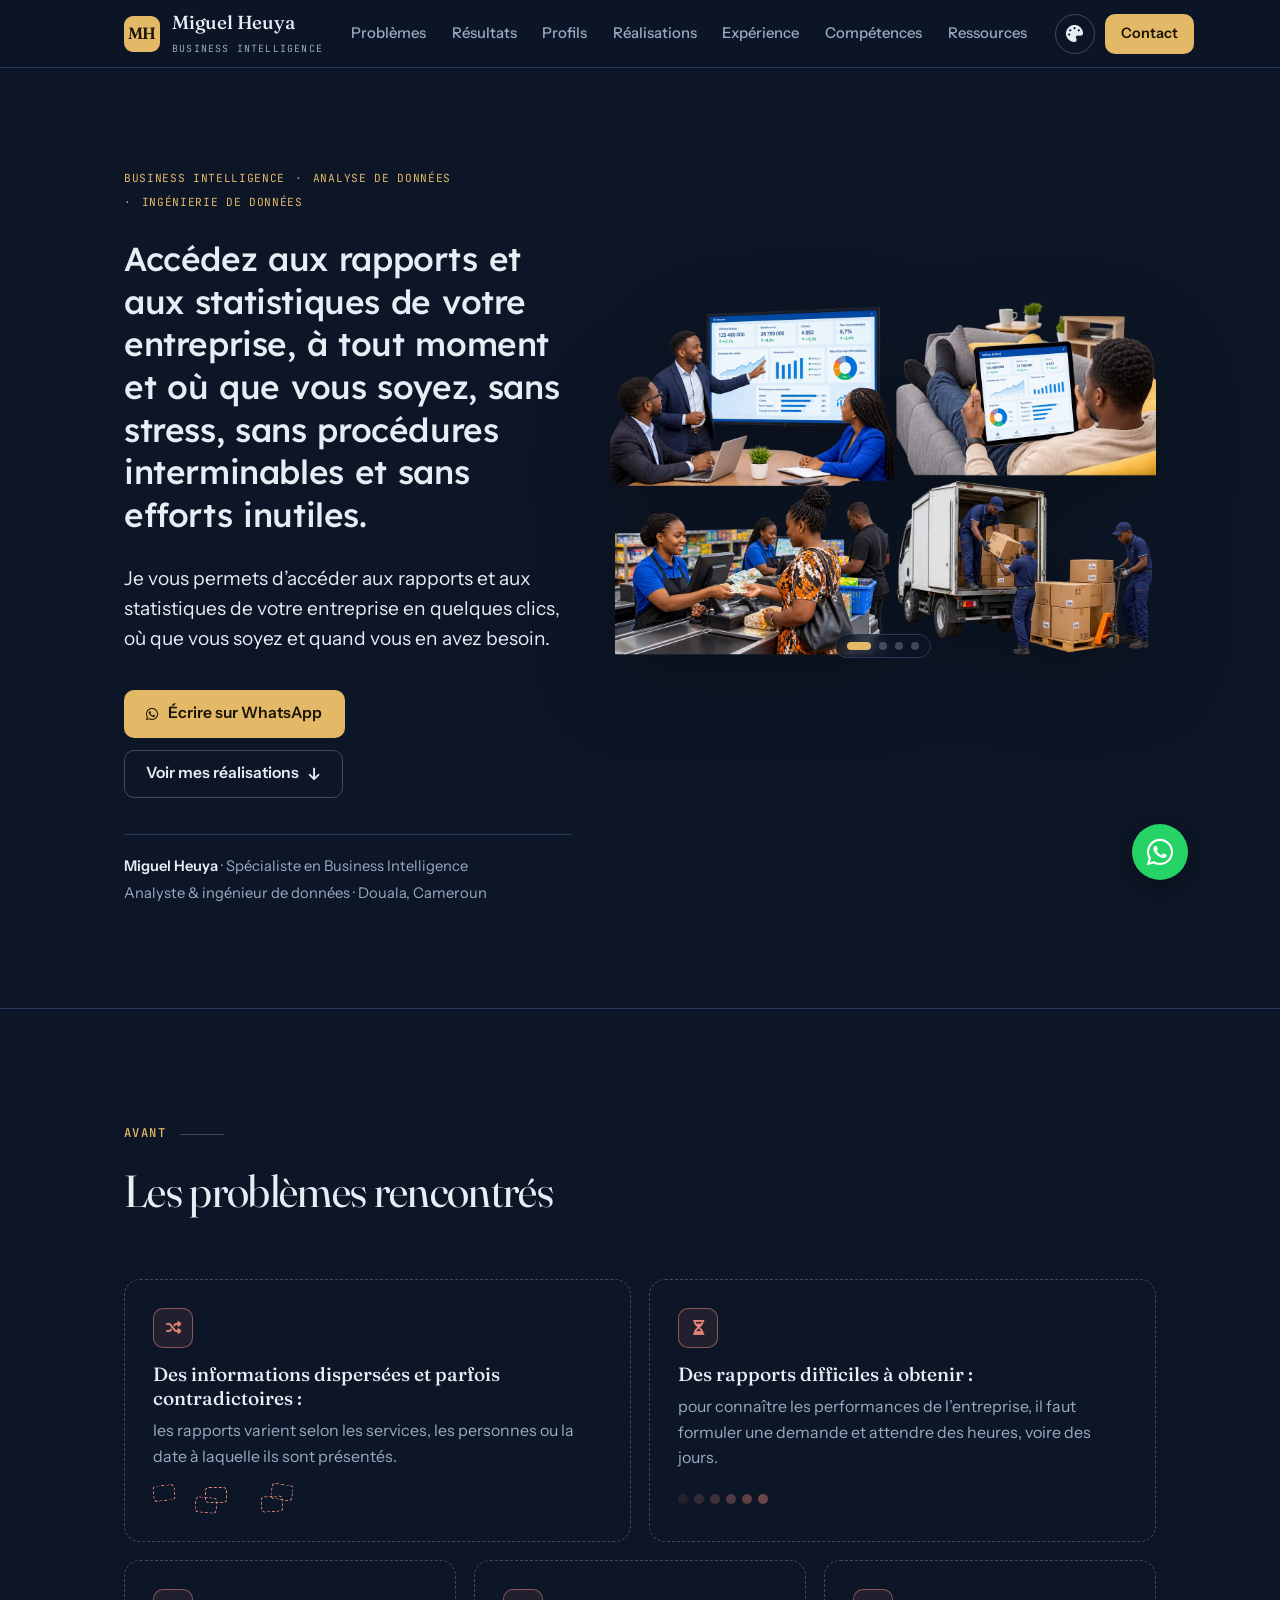
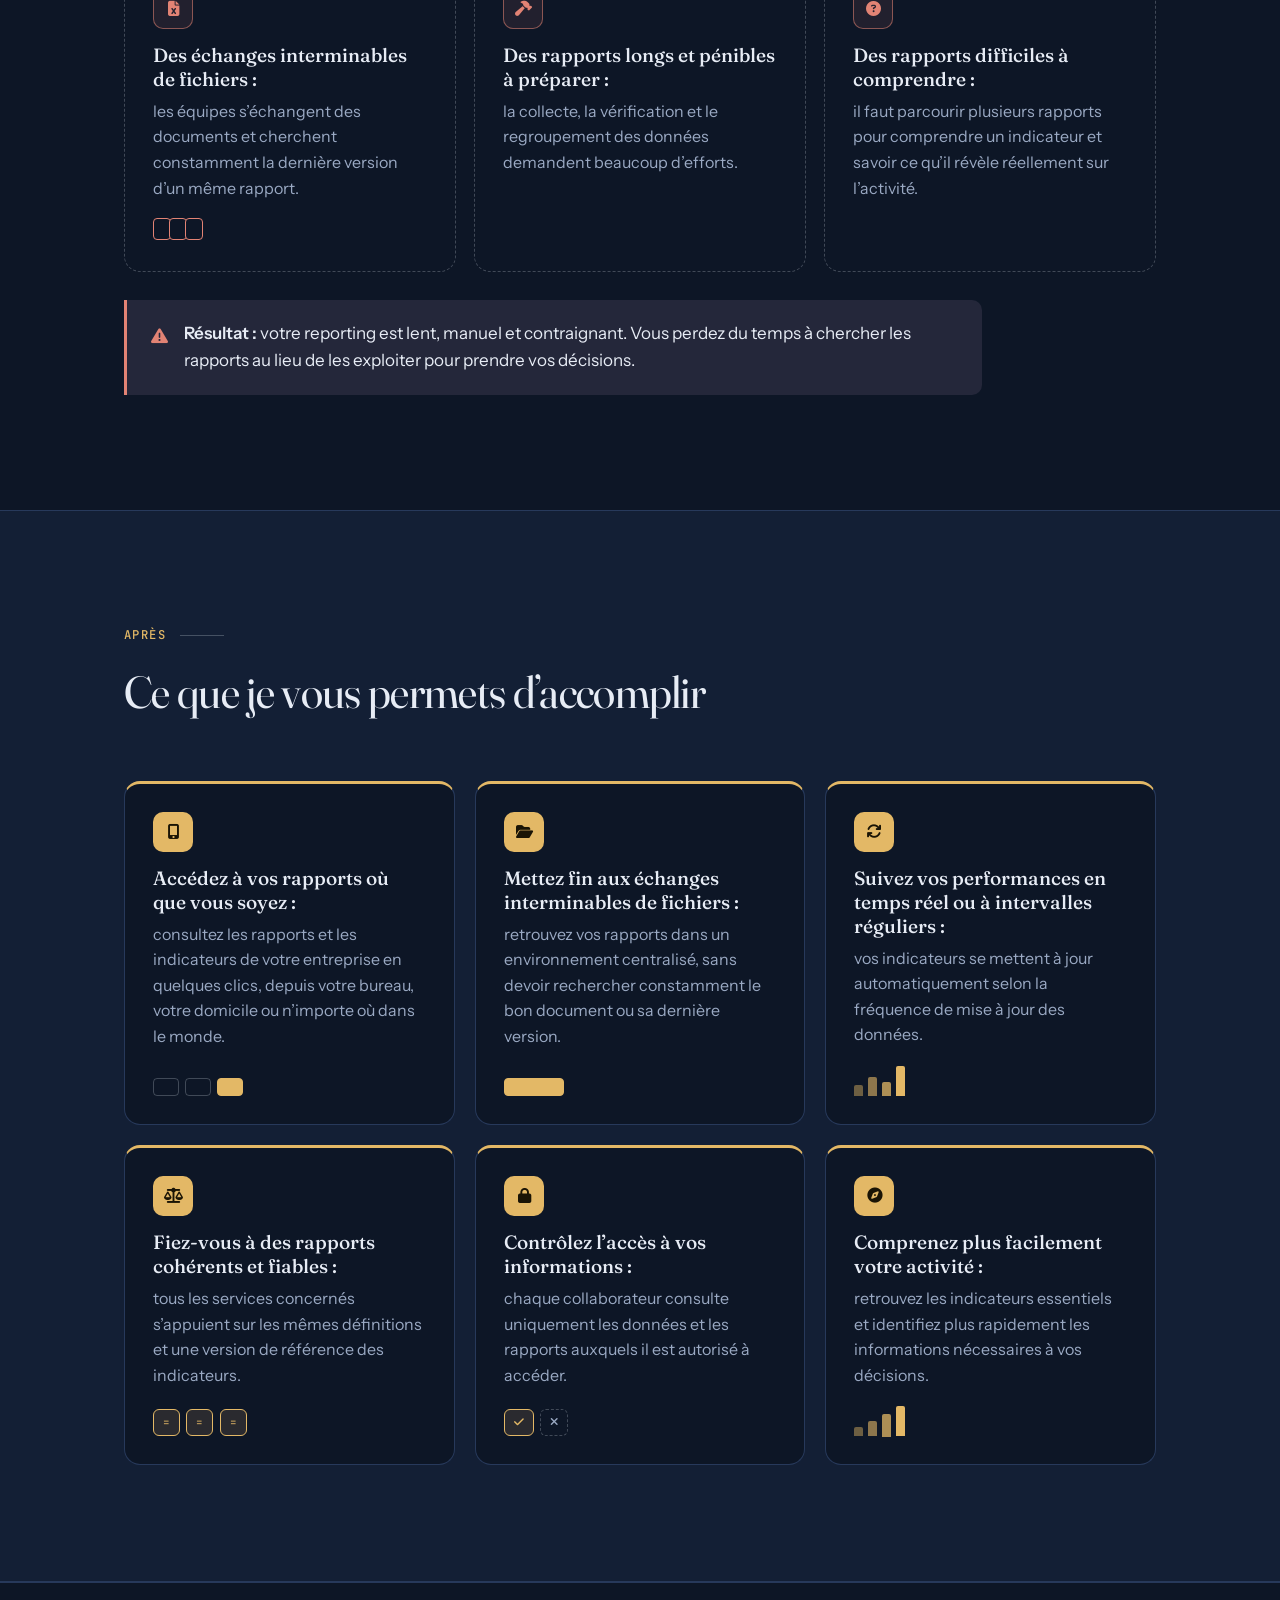
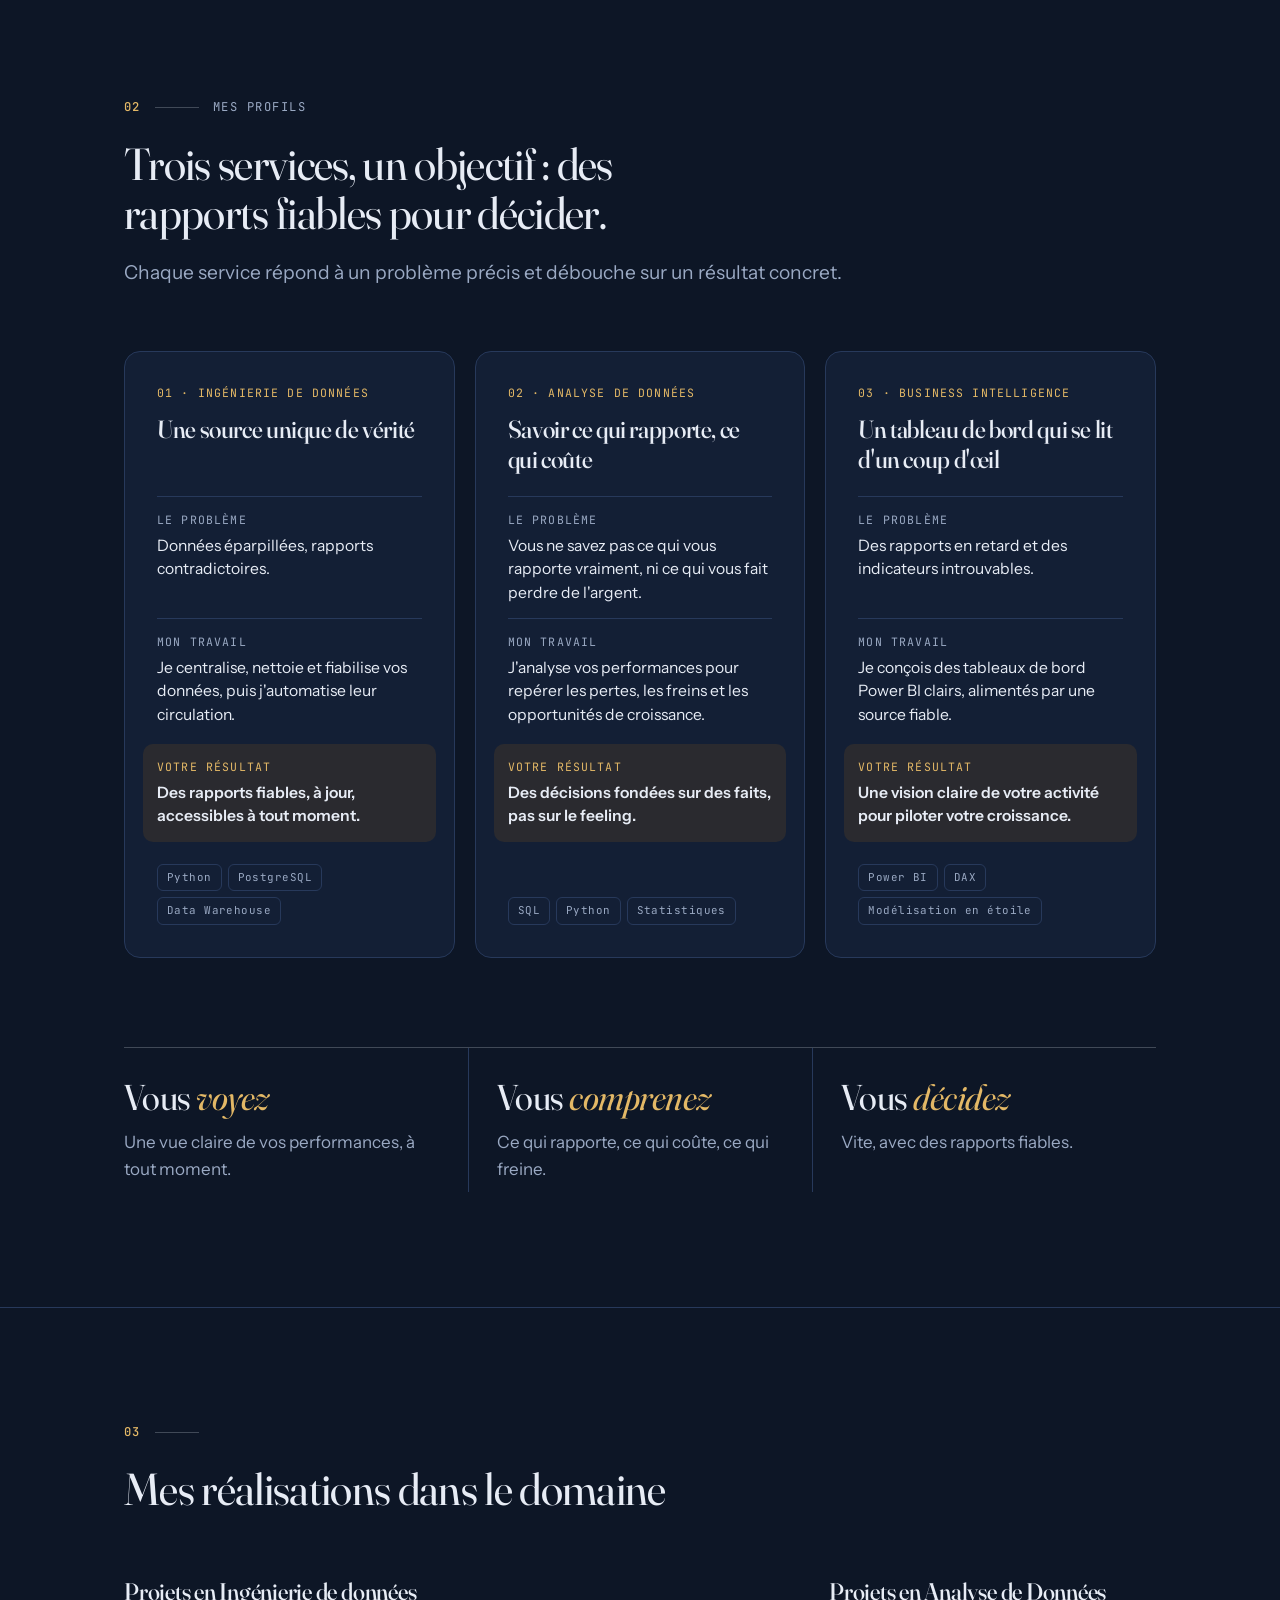
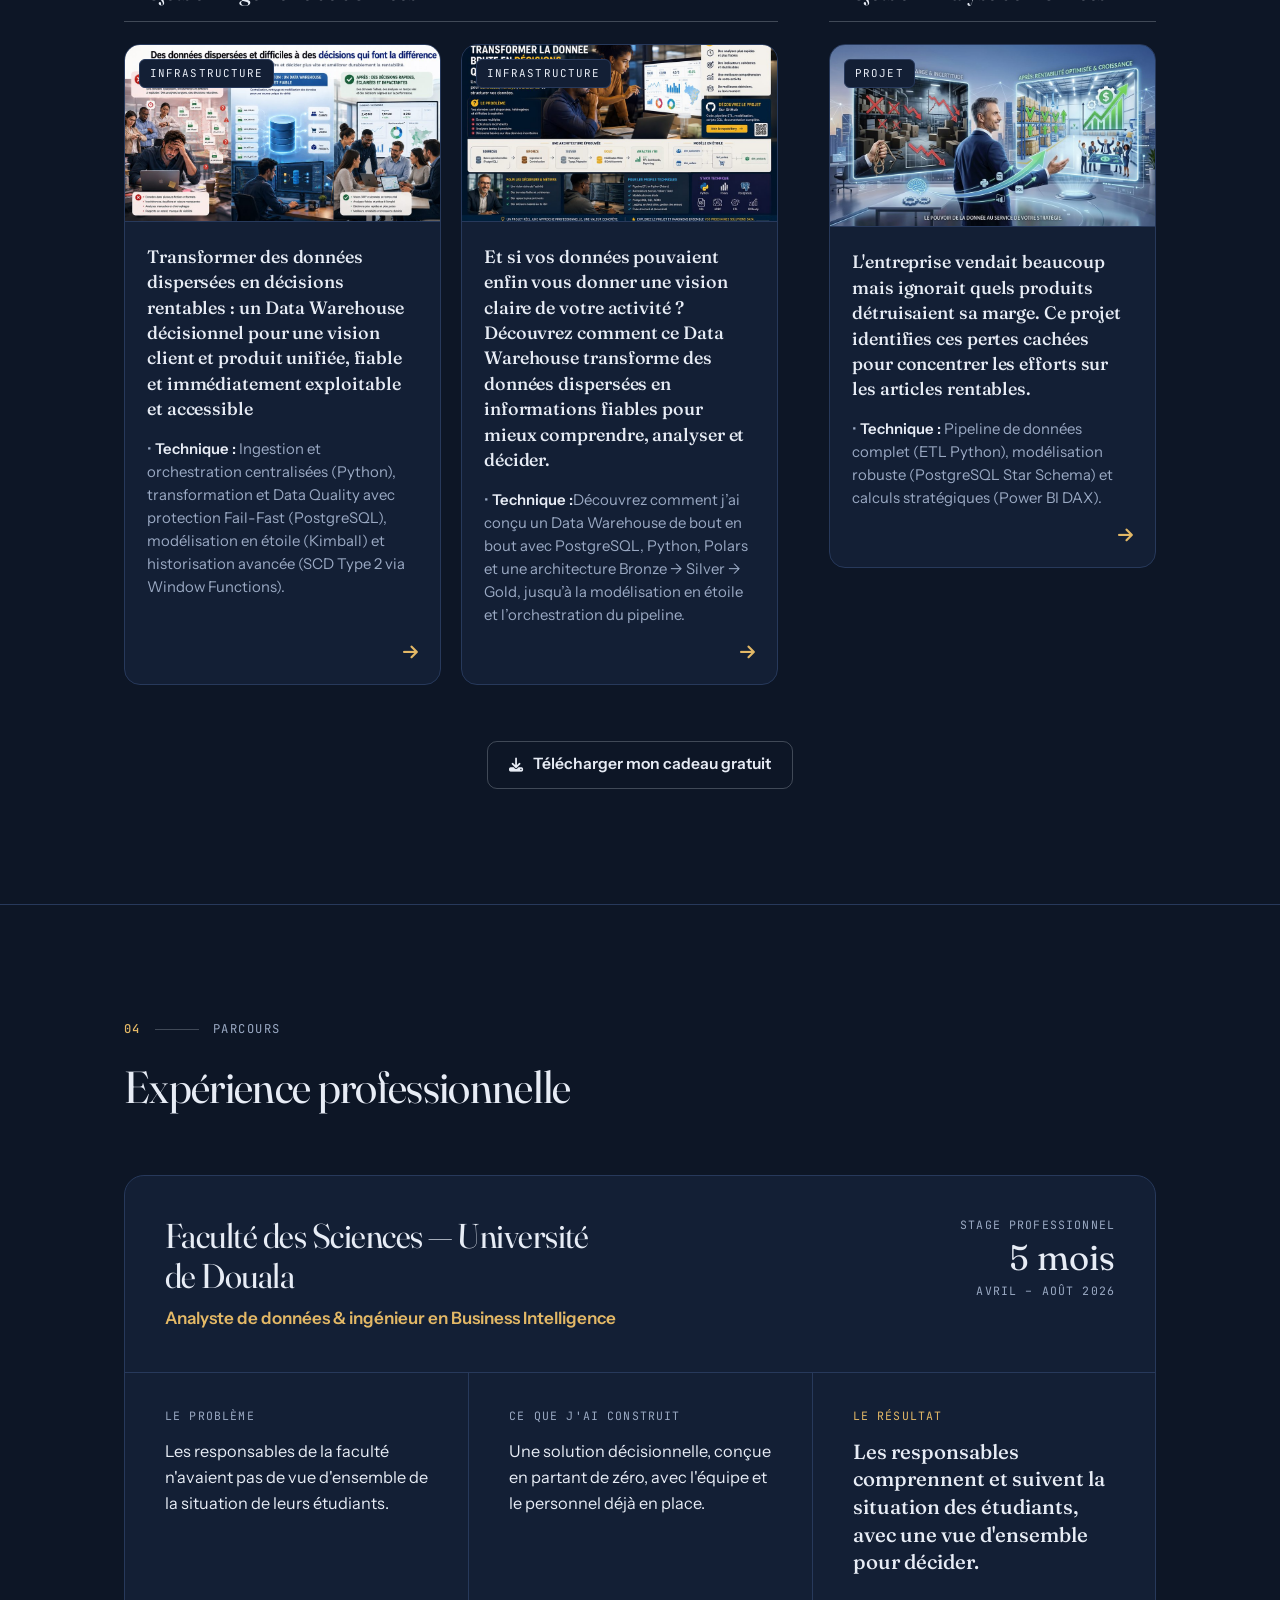
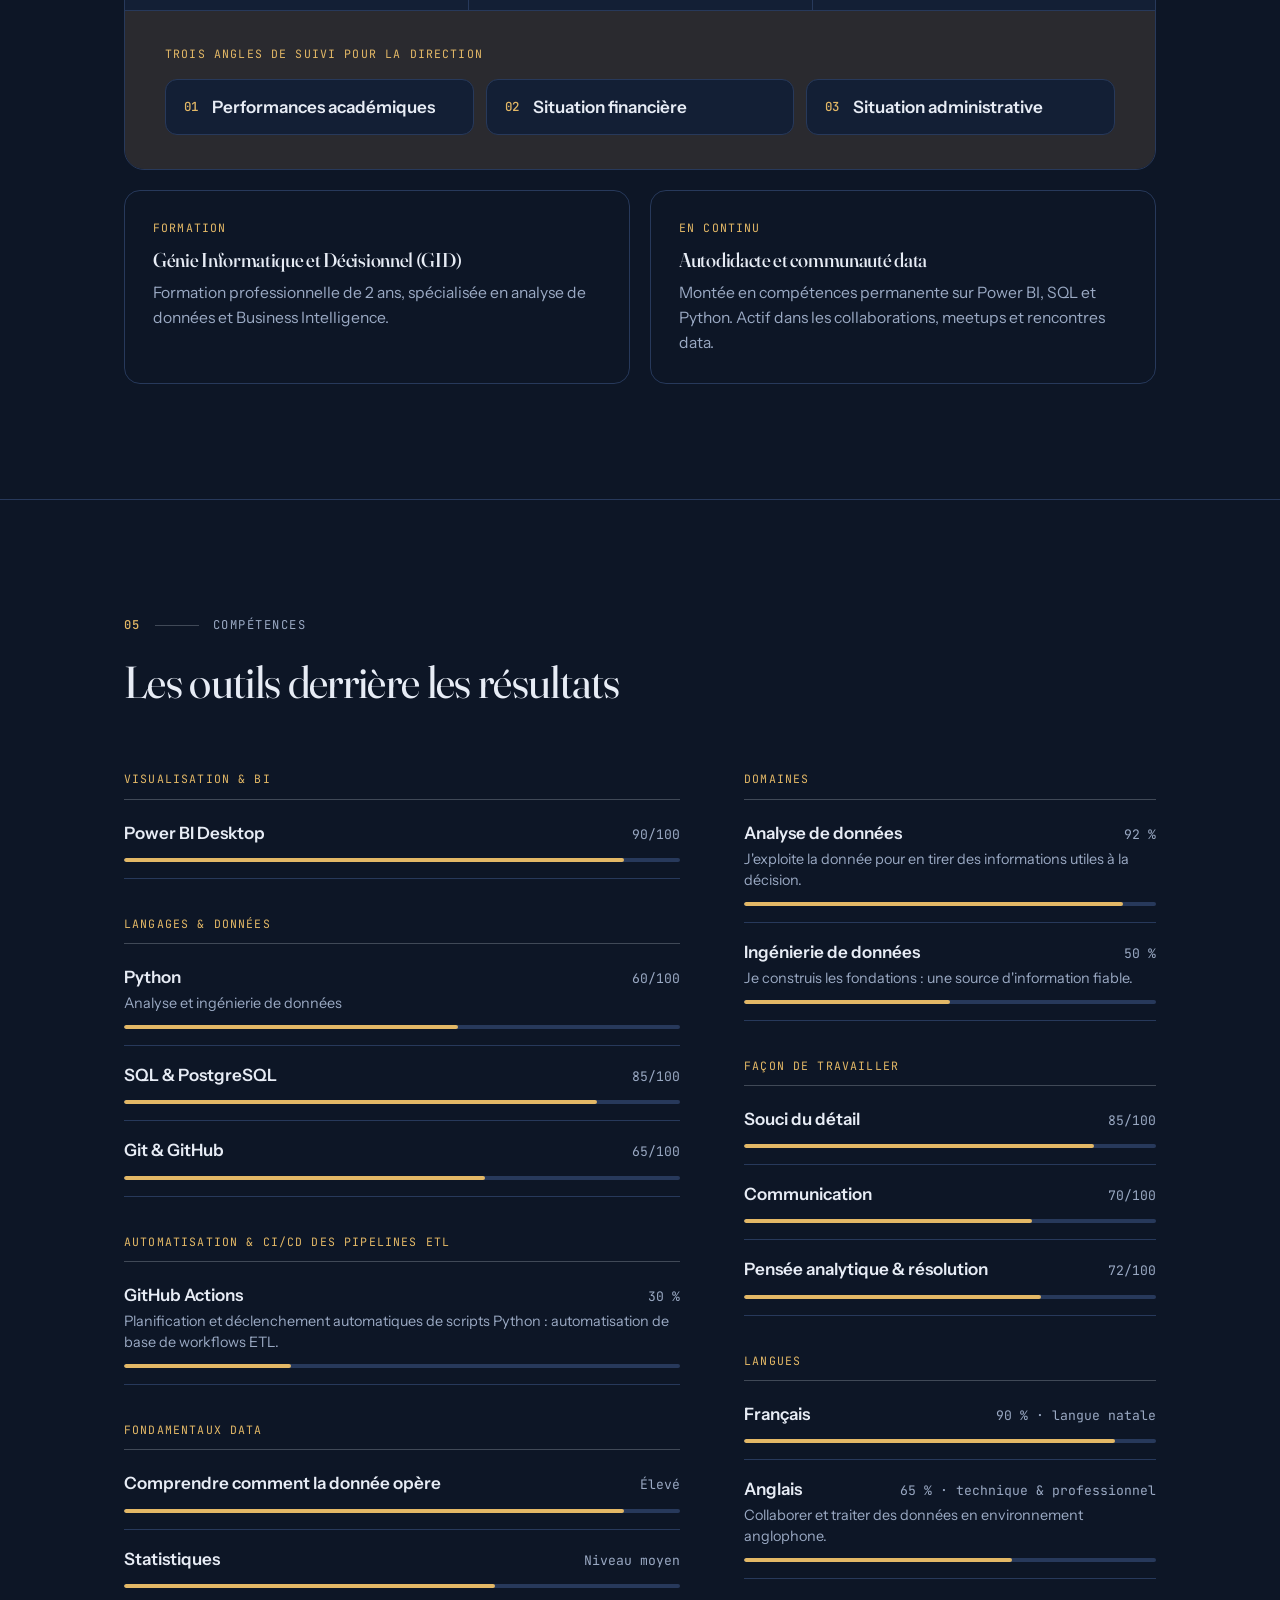
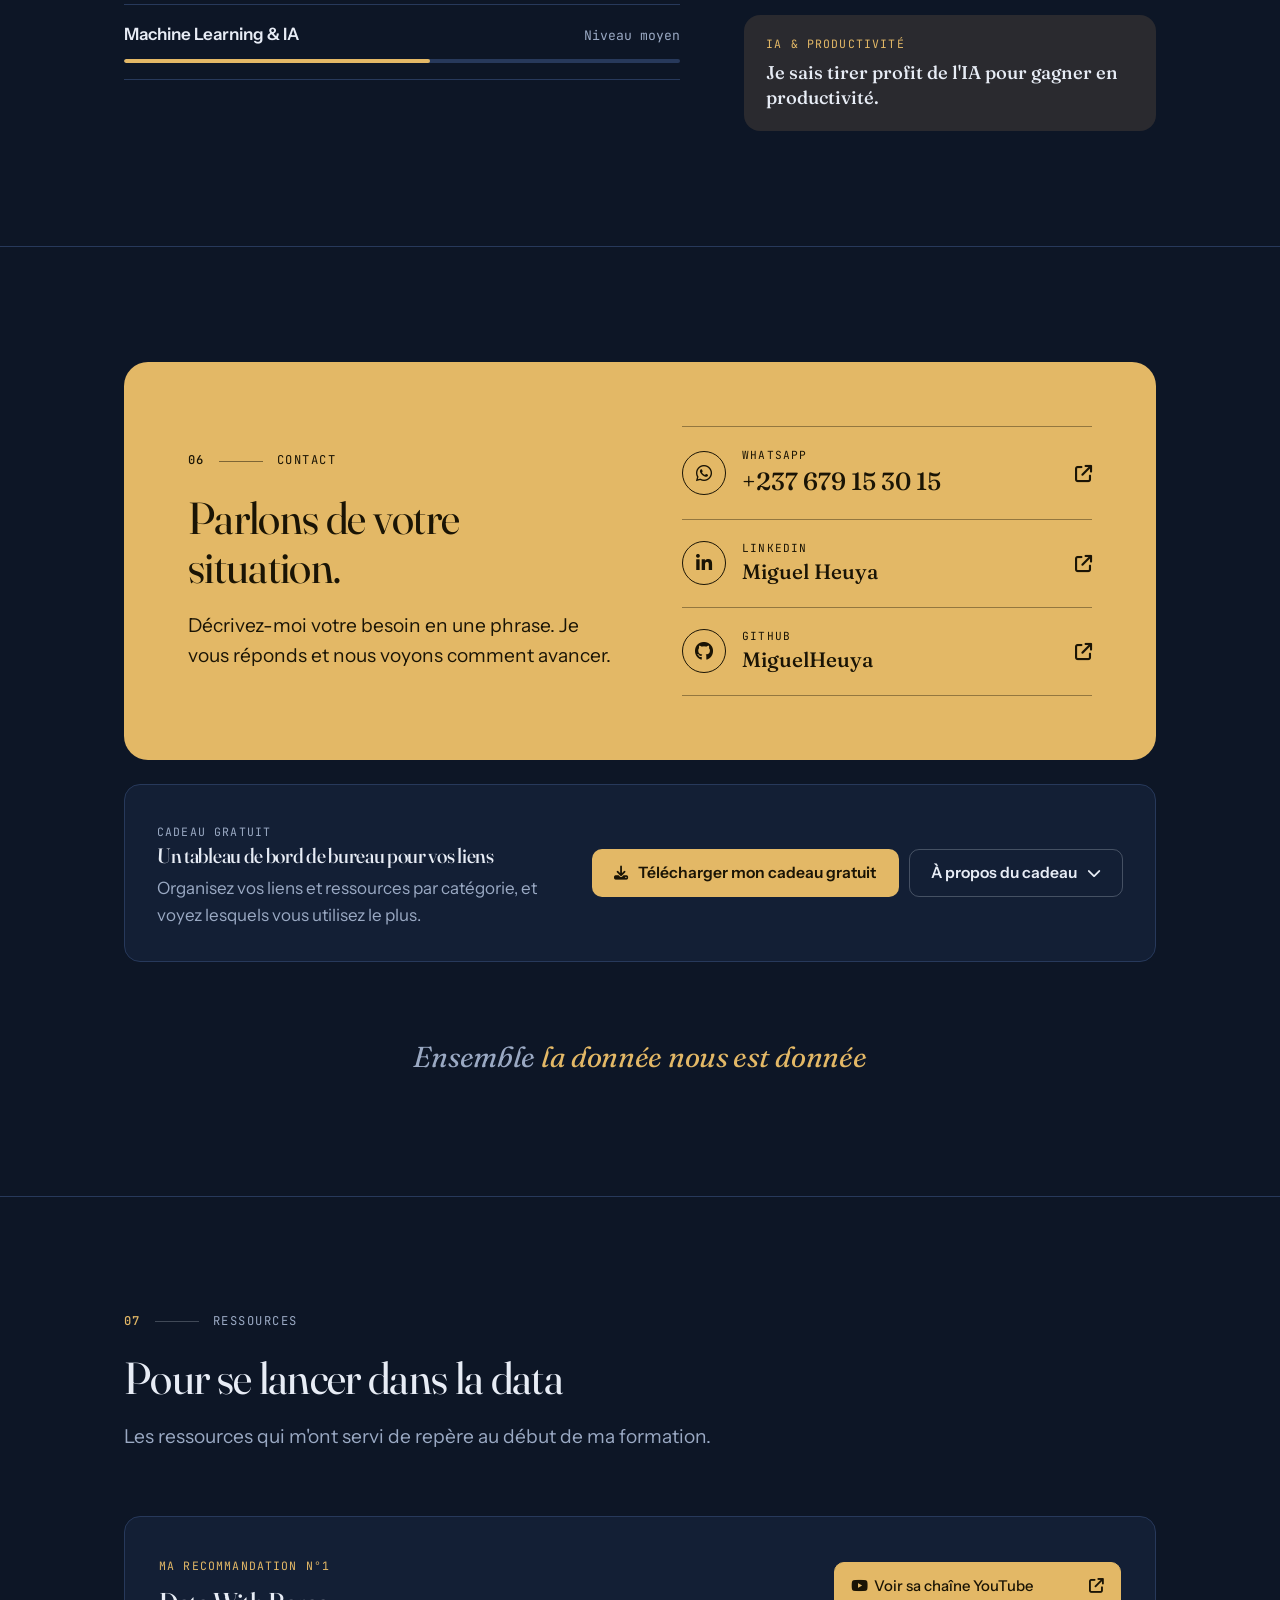
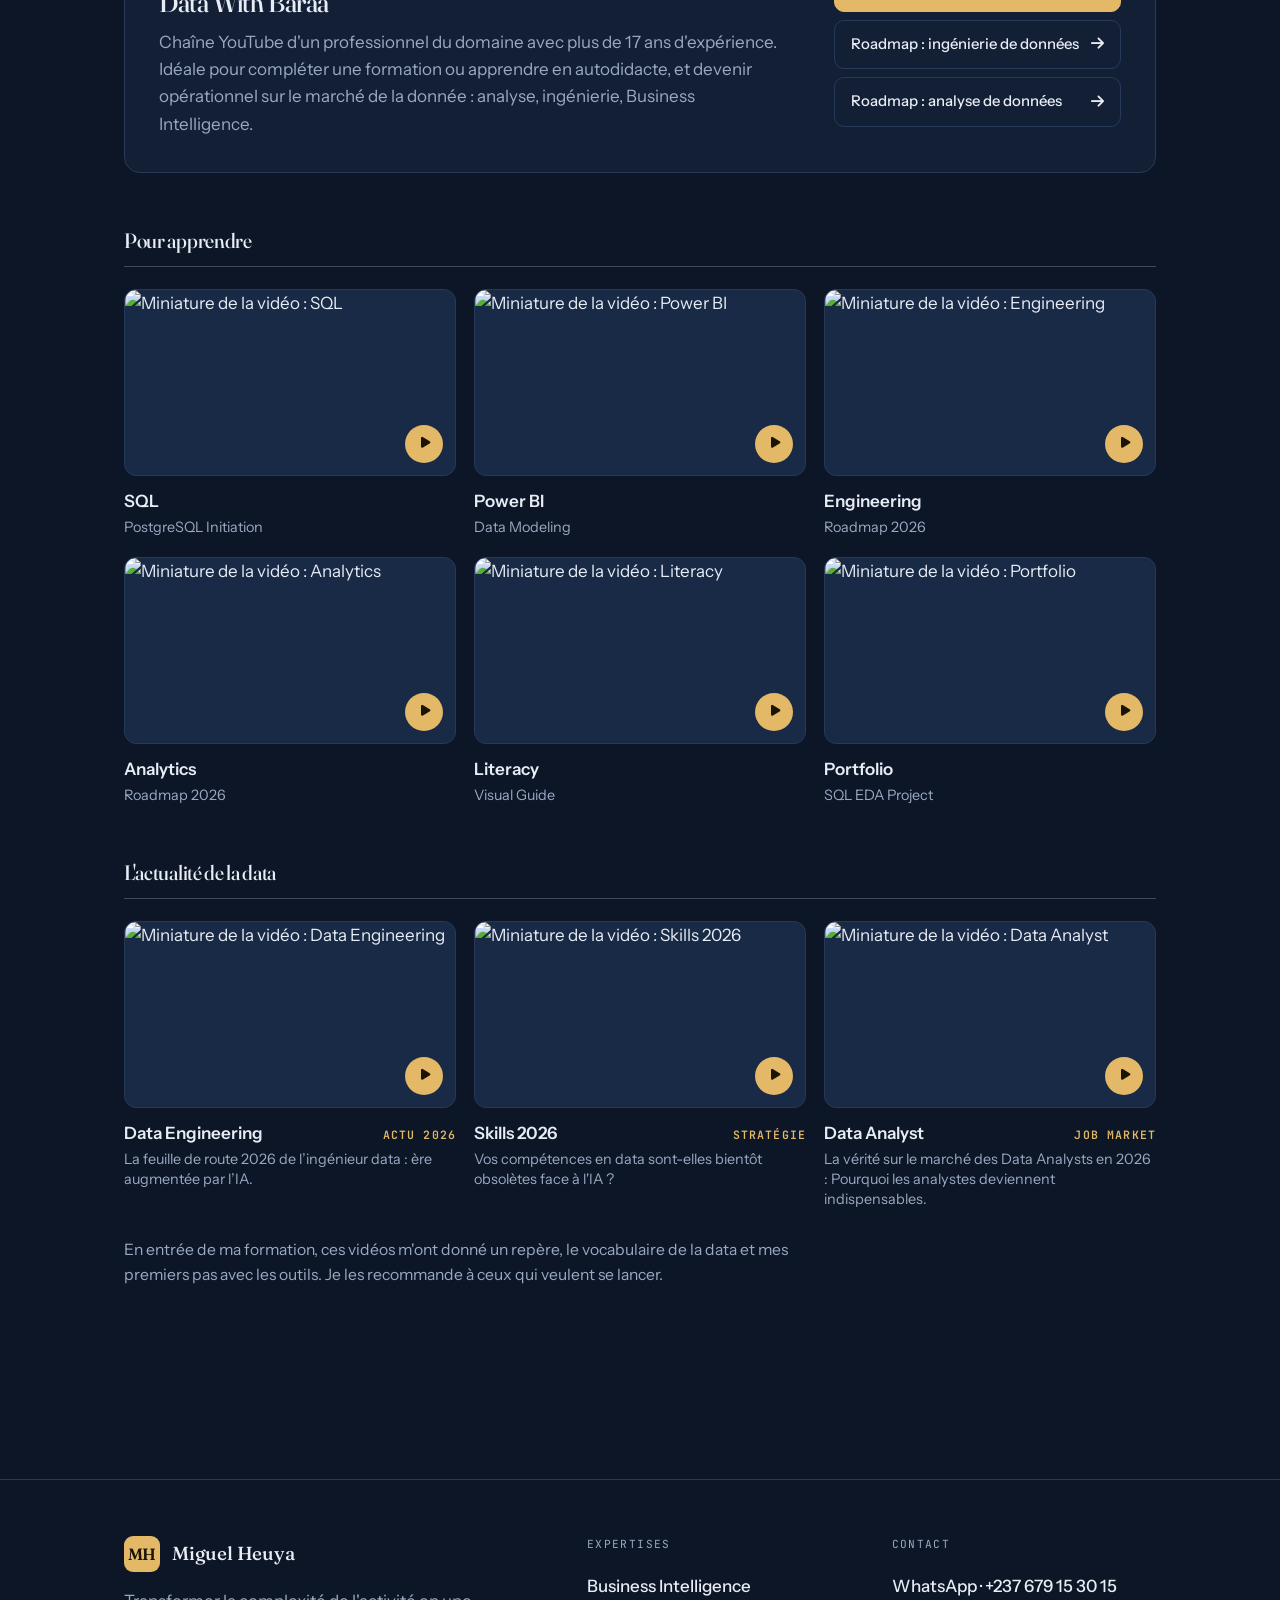
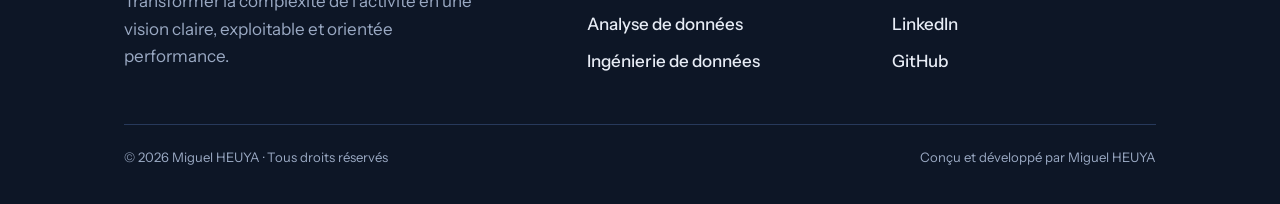
==== commit cffd2c0c: "Site avec bouton whatsapp" ====
--- a/index.html
+++ b/index.html
@@ -37,11 +37,12 @@
 
   <link rel="preconnect" href="https://fonts.googleapis.com">
   <link rel="preconnect" href="https://fonts.gstatic.com" crossorigin>
-  <link href="https://fonts.googleapis.com/css2?family=Fraunces:ital,opsz,wght@0,9..144,300..700;1,9..144,300..700&family=Inter:wght@400;500;600;700;800&family=JetBrains+Mono:wght@400;500&display=swap" rel="stylesheet">
+  <link href="https://fonts.googleapis.com/css2?family=Fraunces:ital,opsz,wght@0,9..144,300..700;1,9..144,300..700&amp;family=Instrument+Sans:wght@400..700&amp;family=JetBrains+Mono:wght@400;500&amp;family=Lexend:wght@400..600&amp;display=swap" rel="stylesheet">
   <link rel="stylesheet" href="https://cdnjs.cloudflare.com/ajax/libs/font-awesome/6.4.0/css/all.min.css">
   <link rel="stylesheet" href="Image/style.css">
   <!-- Appliqué dans <head> pour éviter tout flash lors du chargement du thème choisi -->
   <script src="Image/theme.js"></script>
+  <script src="Image/hero-slides.js" defer></script>
 </head>
 <body id="top">
   <a class="skip" href="#problemes">Aller au contenu</a>
@@ -118,10 +119,26 @@
         </div>
 
         <figure class="hero-visual reveal" style="--d:.15s">
-          <picture>
-            <source srcset="Image/image_droite_entete.png" type="image/webp">
+          <div class="hero-slides" role="group" aria-roledescription="diaporama" aria-label="Exemples de rapports utilisés dans différents secteurs d’activité">
+          <div class="slides-stage">
+          <picture class="slide is-active">
+            <source srcset="Image/image_droite_entete.webp" type="image/webp">
             <img src="Image/image_droite_entete.png" width="1536" height="1024" alt="Miguel Heuya devant son ordinateur, entouré de sources de données, d’un entrepôt de données et d’un tableau de bord de statistiques" decoding="async" fetchpriority="high">
           </picture>
+          <picture class="slide" aria-hidden="true">
+            <source srcset="Image/image_droite_entete_1.webp" type="image/webp">
+            <img src="Image/image_droite_entete_1.png" width="1536" height="1024" alt="Rapports consultés en réunion et sur tablette, dans le commerce, la logistique et la distribution" decoding="async" loading="lazy">
+          </picture>
+          <picture class="slide" aria-hidden="true">
+            <source srcset="Image/image_droite_entete_2.webp" type="image/webp">
+            <img src="Image/image_droite_entete_2.png" width="1536" height="1024" alt="Rapports consultés en réunion et sur tablette, dans la construction et les travaux publics" decoding="async" loading="lazy">
+          </picture>
+          <picture class="slide" aria-hidden="true">
+            <source srcset="Image/image_droite_entete_3.webp" type="image/webp">
+            <img src="Image/image_droite_entete_3.png" width="1536" height="1024" alt="Rapports consultés en réunion et sur tablette, dans les services, l’accueil des clients et l’atelier mécanique" decoding="async" loading="lazy">
+          </picture>
+          </div>
+          </div>
         </figure>
       </div>
     </section>
@@ -633,9 +650,35 @@
 
   <button id="to-top" class="to-top" type="button" aria-label="Retour en haut de page"><i class="fas fa-arrow-up"></i></button>
 
+  <!-- Bouton WhatsApp flottant (à gauche du bouton du chatbot) -->
+  <a id="wa-fab" class="wa-fab" href="https://wa.me/237679153015?text=Salut%20Miguel%20Heuya%2C%20je%20souhaite%20en%20savoir%20plus%20sur%20vos%20services%20en%20business%20intelligence%20et%20la%20fa%C3%A7on%20dont%20vous%20accompagnez%20les%20entreprises" target="_blank" rel="noopener" aria-label="Discuter sur WhatsApp"><i class="fab fa-whatsapp"></i></a>
+  <script>
+  (function () {
+    var fab = document.getElementById('wa-fab');
+    function place() {
+      var best = null;
+      for (var el = document.body.firstElementChild; el; el = el.nextElementSibling) {
+        if (el === fab || el.id === 'to-top' || el.tagName === 'SCRIPT') continue;
+        if (getComputedStyle(el).position !== 'fixed') continue;
+        var r = el.getBoundingClientRect();
+        if (r.width < 30 || r.width > 120 || r.height < 30 || r.height > 120) continue;
+        if (r.left < innerWidth / 2 || r.top < innerHeight / 2) continue;
+        best = r; break;
+      }
+      if (!best) return;
+      var size = Math.max(48, Math.min(64, Math.round(best.height)));
+      fab.style.width = fab.style.height = size + 'px';
+      fab.style.bottom = Math.round(innerHeight - best.bottom + (best.height - size) / 2) + 'px';
+      fab.style.right = Math.round(innerWidth - best.left + 12) + 'px';
+    }
+    var n = 0, t = setInterval(function () { place(); if (++n > 40) clearInterval(t); }, 500);
+    addEventListener('resize', place);
+  })();
+  </script>
+
   <!-- Assistant (chatbot) existant -->
   <script src="https://dashboard.causeriebot.com/widget.js" data-id="42a2c702-c477-4abf-b67c-433742160da4" data-url="https://dashboard.causeriebot.com"></script>
-  <script src="Image/carousel-hero.js"></script>
+
   <script type="application/ld+json">
   {
     "@context": "https://schema.org",
--- a/Image/style.css
+++ b/Image/style.css
@@ -15,7 +15,7 @@
   --primary: var(--accent); --primary-rgb: 227, 184, 102; --bg-custom: var(--bg); /* alias pages de réalisations */
 
   --serif: 'Fraunces', 'Iowan Old Style', 'Palatino Linotype', Georgia, serif;
-  --sans: 'Inter', system-ui, -apple-system, 'Segoe UI', Roboto, 'Helvetica Neue', Arial, sans-serif;
+  --sans: 'Instrument Sans', system-ui, -apple-system, 'Segoe UI', Roboto, 'Helvetica Neue', Arial, sans-serif;
   --mono: 'JetBrains Mono', ui-monospace, SFMono-Regular, Menlo, Consolas, monospace;
 
   --wrap: 1120px;
@@ -51,11 +51,7 @@
 
 /* ---------- Typographie ---------- */
 .serif { font-family: var(--serif); }
-h1, h2, h3 {
-  font-family: var(--sans);
-  font-weight: 600;
-  letter-spacing: -0.025em;
-}
+h1, h2, h3 { font-family: var(--serif); font-weight: 400; font-variation-settings: 'opsz' 96; letter-spacing: -0.015em; }
 h1 { font-size: clamp(2.35rem, 4.9vw, 4rem); line-height: 1.04; letter-spacing: -0.025em; font-variation-settings: 'opsz' 144; }
 h2 { font-size: clamp(1.85rem, 3.5vw, 2.85rem); line-height: 1.1; }
 .sec-head h2, .contact h2 { max-width: 22ch; }
@@ -478,28 +474,139 @@
   .hero-visual { align-self: start; height: calc(100vh - var(--header-h)); height: calc(100svh - var(--header-h)); min-height: 420px; display: grid; place-items: center; margin-top: calc(-1 * clamp(48px, 8vw, 104px)); }
   .hero-visual img { max-height: 100%; width: 100%; object-fit: contain; }
 }
-/* Lisibilité améliorée du titre principal */
+
+
+/* ==========================================================================
+   Ajouts : titre plus lisible · diaporama d'accueil · animations Avant/Après
+   (n'utilisent que les variables du thème : toutes les palettes restent valides)
+   ========================================================================== */
+
+/* ---------- Titre d'accueil : police très lisible (Lexend) ---------- */
 .hero h1 {
-  font-family: 'Inter', sans-serif;
-  font-size: clamp(1.5rem, 2.5vw, 2.2rem);
-  font-weight: 600;
-  line-height: 1.4;
-  letter-spacing: -0.02em;
-  max-width: 22ch;
-  text-wrap: pretty;
-  -webkit-font-smoothing: antialiased;
-}
-
-@media (max-width: 768px) {
-  .hero h1 {
-    font-size: 1.5rem;
-    line-height: 1.4;
-  }
-}
-
-@media (max-width: 768px) {
-  .hero h1 {
-    font-size: clamp(1.8rem, 6vw, 2.4rem);
-    line-height: 1.3;
-  }
-}
+  font-family: 'Lexend', var(--sans);
+  font-weight: 500;
+  font-variation-settings: normal;
+  font-size: clamp(1.6rem, 2.6vw, 2.15rem);
+  line-height: 1.28;
+  letter-spacing: -0.012em;
+  word-spacing: .04em;
+}
+@media (max-width: 1040px) { .hero h1 { font-size: clamp(1.55rem, 4.6vw, 2.15rem); } }
+
+/* ---------- Diaporama d'accueil (fondu enchaîné) ---------- */
+.hero-slides { position: relative; width: 100%; aspect-ratio: 3 / 2; max-height: 100%; }
+.slides-stage { position: absolute; inset: 0; filter: drop-shadow(0 24px 40px rgba(0, 0, 0, .28)); }
+.hero-visual .slides-stage img { position: absolute; inset: 0; width: 100%; height: 100%; max-height: none; object-fit: contain; filter: none; }
+.slide { position: absolute; inset: 0; opacity: 0; transform: scale(1.03); transition: none; will-change: opacity, transform; }
+.slide.is-prev { opacity: 1; transform: none; z-index: 1; }
+.slide.is-active { opacity: 1; transform: none; z-index: 2; transition: opacity 1.2s ease, transform 6.5s cubic-bezier(.2, .6, .2, 1); }
+@supports (not (aspect-ratio: 1)) { .hero-slides { height: 0; padding-bottom: 66.66%; } }
+
+.slide-dots {
+  position: absolute; left: 50%; bottom: 8px; transform: translateX(-50%); z-index: 5;
+  display: flex; align-items: center; gap: 8px; padding: 7px 11px; border-radius: 99px;
+  background: color-mix(in srgb, var(--bg) 70%, transparent); border: 1px solid var(--line);
+  backdrop-filter: blur(6px); -webkit-backdrop-filter: blur(6px);
+}
+.slide-dot { position: relative; width: 8px; height: 8px; padding: 0; border: 0; border-radius: 99px; background: var(--strong-line); transition: width .35s ease, background-color .25s ease; }
+.slide-dot::after { content: ''; position: absolute; inset: -9px -4px; }           /* zone de toucher plus large */
+.slide-dot:hover { background: var(--muted); }
+.slide-dot[aria-current="true"] { width: 24px; background: var(--accent); }
+
+/* ---------- Avant : les problèmes — animations ---------- */
+@keyframes pbIn      { from { opacity: 0; transform: translateY(18px) scale(.985); } to { opacity: 1; transform: none; } }
+@keyframes pbIcSway  { 0%, 100% { transform: rotate(0); } 25% { transform: rotate(-9deg); } 75% { transform: rotate(9deg); } }
+@keyframes pbFlip    { 0%, 55% { transform: rotate(0); } 80%, 100% { transform: rotate(180deg); } }
+@keyframes pbBob     { 0%, 100% { transform: translateY(0); } 50% { transform: translateY(-3px); } }
+@keyframes pbHammer  { 0%, 60%, 100% { transform: rotate(0); } 75% { transform: rotate(-22deg); } 88% { transform: rotate(8deg); } }
+@keyframes pbWobble  { 0%, 55%, 100% { transform: rotate(0) scale(1); } 65% { transform: rotate(-12deg) scale(1.08); } 75% { transform: rotate(10deg) scale(1.08); } 85% { transform: rotate(-5deg); } }
+@keyframes pbDrift1  { 0%, 100% { translate: 0 0; } 50% { translate: 7px -4px; } }
+@keyframes pbDrift2  { 0%, 100% { translate: 0 0; } 50% { translate: -6px 4px; } }
+@keyframes pbWave    { 0%, 100% { scale: .7; } 50% { scale: 1.25; } }
+@keyframes pbFiles   { 0%, 100% { translate: 0 0; } 50% { translate: 0 -4px; } }
+@keyframes pbWarn    { 0%, 100% { transform: scale(1); } 50% { transform: scale(1.18); } }
+
+.js .pb { transition: border-color .25s ease, transform .25s ease, background-color .25s ease; }
+.js .pb.reveal.in { animation: pbIn .7s cubic-bezier(.2, .7, .2, 1) backwards; animation-delay: var(--d, 0s); }
+.pb-grid > .pb:nth-child(1) { --d: 0s; }   .pb-grid > .pb:nth-child(2) { --d: .1s; }
+.pb-grid > .pb:nth-child(3) { --d: .2s; }  .pb-grid > .pb:nth-child(4) { --d: .3s; }
+.pb-grid > .pb:nth-child(5) { --d: .4s; }
+.pb:hover { border-color: var(--warn); border-style: solid; background: color-mix(in srgb, var(--warn) 5%, transparent); }
+
+.js .pb.in .pb-ic i { display: inline-block; transform-origin: 50% 50%; }
+.js .pb-a.in .pb-ic i { animation: pbIcSway 4.2s ease-in-out 1s infinite; }
+.js .pb-b.in .pb-ic i { animation: pbFlip 5.5s ease-in-out 1.2s infinite; }
+.js .pb-c.in:nth-child(3) .pb-ic i { animation: pbBob 2.8s ease-in-out 1s infinite; }
+.js .pb-c.in:nth-child(4) .pb-ic i { animation: pbHammer 3.6s ease-in-out 1.2s infinite; transform-origin: 80% 80%; }
+.js .pb-c.in:nth-child(5) .pb-ic i { animation: pbWobble 4.4s ease-in-out 1.4s infinite; }
+
+.js .v-scatter.pb-vis i:nth-child(odd)  { animation: pbDrift1 3.6s ease-in-out infinite; }
+.js .v-scatter.pb-vis i:nth-child(even) { animation: pbDrift2 4.2s ease-in-out infinite; }
+.js .v-wait.pb-vis i { animation: pbWave 1.5s ease-in-out infinite; }
+.js .v-wait.pb-vis i:nth-child(2) { animation-delay: .12s; } .js .v-wait.pb-vis i:nth-child(3) { animation-delay: .24s; }
+.js .v-wait.pb-vis i:nth-child(4) { animation-delay: .36s; } .js .v-wait.pb-vis i:nth-child(5) { animation-delay: .48s; }
+.js .v-wait.pb-vis i:nth-child(6) { animation-delay: .6s; }
+.js .v-files.pb-vis i { animation: pbFiles 2.4s ease-in-out infinite; }
+.js .v-files.pb-vis i:nth-child(2) { animation-delay: .2s; } .js .v-files.pb-vis i:nth-child(3) { animation-delay: .4s; }
+.js .pb-foot.in .pb-foot-ic i { display: inline-block; animation: pbWarn 2.2s ease-in-out 1s infinite; }
+
+/* ---------- Après : les solutions — animations ---------- */
+@keyframes gnIn     { from { opacity: 0; transform: translateY(18px); } to { opacity: 1; transform: none; } }
+@keyframes gnPop    { 0% { transform: scale(.4) rotate(-12deg); opacity: 0; } 70% { transform: scale(1.12) rotate(3deg); opacity: 1; } 100% { transform: none; opacity: 1; } }
+@keyframes gnGrow   { from { transform: scaleY(0); } to { transform: scaleY(1); } }
+@keyframes gnFill   { from { transform: scaleX(0); } to { transform: scaleX(1); } }
+@keyframes gnChip   { 0% { opacity: 0; transform: translateY(6px) scale(.8); } 100% { opacity: 1; transform: none; } }
+@keyframes gnPulse  { 0%, 100% { box-shadow: 0 0 0 0 rgba(var(--accent-rgb), .45); } 60% { box-shadow: 0 0 0 7px rgba(var(--accent-rgb), 0); } }
+@keyframes gnTilt   { 0%, 100% { transform: rotate(0); } 30% { transform: rotate(-10deg) scale(1.08); } 65% { transform: rotate(8deg) scale(1.08); } }
+
+.js .gn { transition: transform .28s ease, box-shadow .28s ease, border-color .28s ease; }
+.js .gn.reveal.in { animation: gnIn .7s cubic-bezier(.2, .7, .2, 1) backwards; animation-delay: var(--d, 0s); }
+.gn:hover { transform: translateY(-4px); box-shadow: 0 22px 38px -26px rgba(0, 0, 0, .5); border-color: color-mix(in srgb, var(--accent) 55%, var(--line)); border-top-color: var(--accent); }
+.gn-ic { transition: transform .3s ease; }
+.gn:hover .gn-ic i { animation: gnTilt .7s ease-in-out; }
+.gn-ic i { display: inline-block; }
+
+.js .gn.in .gn-ic { animation: gnPop .6s cubic-bezier(.3, 1.4, .5, 1) both; animation-delay: calc(var(--d, 0s) + .15s); }
+.js .gn.in .minibars i { transform-origin: bottom; animation: gnGrow .7s cubic-bezier(.2, .8, .2, 1) both; }
+.js .gn.in .minibars i:nth-child(1) { animation-delay: calc(var(--d, 0s) + .35s); } .js .gn.in .minibars i:nth-child(2) { animation-delay: calc(var(--d, 0s) + .45s); }
+.js .gn.in .minibars i:nth-child(3) { animation-delay: calc(var(--d, 0s) + .55s); } .js .gn.in .minibars i:nth-child(4) { animation-delay: calc(var(--d, 0s) + .65s); }
+.js .gn.in .gn-vis span { animation: gnChip .5s ease both; }
+.js .gn.in .gn-vis span:nth-child(1) { animation-delay: calc(var(--d, 0s) + .35s); } .js .gn.in .gn-vis span:nth-child(2) { animation-delay: calc(var(--d, 0s) + .5s); }
+.js .gn.in .gn-vis span:nth-child(3) { animation: gnChip .5s ease calc(var(--d, 0s) + .65s) both, gnPulse 2.6s ease-out calc(var(--d, 0s) + 1.4s) infinite; }
+.js .gn.in .gn-vis.g-one span { transform-origin: left; animation: gnFill .9s cubic-bezier(.2, .8, .2, 1) calc(var(--d, 0s) + .35s) both, gnPulse 2.6s ease-out calc(var(--d, 0s) + 1.6s) infinite; }
+.js .gn.in .chips .chip { animation: gnChip .45s ease both; }
+.js .gn.in .chips .chip:nth-child(1) { animation-delay: calc(var(--d, 0s) + .4s); } .js .gn.in .chips .chip:nth-child(2) { animation-delay: calc(var(--d, 0s) + .55s); }
+.js .gn.in .chips .chip:nth-child(3) { animation-delay: calc(var(--d, 0s) + .7s); }
+
+/* ---------- Mouvement réduit : tout est statique ---------- */
+@media (prefers-reduced-motion: reduce) {
+  .slide, .slide.is-active { transition: none !important; transform: none !important; }
+  .js .pb.reveal.in, .js .gn.reveal.in,
+  .js .pb.in .pb-ic i, .js .pb-vis i, .js .pb-foot.in .pb-foot-ic i,
+  .js .gn.in .gn-ic, .js .gn.in .minibars i, .js .gn.in .gn-vis span, .js .gn.in .chips .chip,
+  .gn:hover .gn-ic i { animation: none !important; }
+  .gn:hover, .pb:hover { transform: none; }
+}
+
+/* ---------- Bouton WhatsApp flottant (couleurs fixes WhatsApp) ---------- */
+.wa-fab { position: fixed; right: 92px; bottom: 20px; z-index: 9998; width: 56px; height: 56px; display: grid; place-items: center; border-radius: 50%; background: #25D366; color: #fff; font-size: 30px; box-shadow: 0 6px 18px rgba(0, 0, 0, .3); transition: transform .2s ease, background-color .2s ease; }
+.wa-fab:hover { background: #1EBE5A; color: #fff; transform: translateY(-2px) scale(1.05); }
+.wa-fab:focus-visible { outline: 3px solid #fff; outline-offset: 2px; }
+@media (max-width: 600px) { .wa-fab { font-size: 26px; } }
+
+/* ---------- Bouton WhatsApp : attire le regard (halo, secousse, badge, bulle) ---------- */
+@keyframes waPop    { 0% { transform: scale(0) } 70% { transform: scale(1.15) } 100% { transform: scale(1) } }
+@keyframes waHalo   { 0% { box-shadow: 0 6px 18px rgba(0,0,0,.3), 0 0 0 0 rgba(37,211,102,.65) } 70%, 100% { box-shadow: 0 6px 18px rgba(0,0,0,.3), 0 0 0 20px rgba(37,211,102,0) } }
+@keyframes waShake  { 0%, 62%, 100% { transform: rotate(0) } 66% { transform: rotate(-16deg) } 71% { transform: rotate(14deg) } 76% { transform: rotate(-10deg) } 81% { transform: rotate(8deg) } 86% { transform: rotate(0) } }
+@keyframes waBubble { 0%, 12% { opacity: 0; transform: translateY(8px) scale(.9) } 18%, 58% { opacity: 1; transform: none } 64%, 100% { opacity: 0; transform: translateY(8px) scale(.9) } }
+
+.wa-fab { animation: waPop .6s cubic-bezier(.3, 1.4, .5, 1) 1s backwards, waHalo 2.2s ease-out 1.8s infinite; }
+.wa-fab i { animation: waShake 5s ease-in-out 2s infinite; }
+.wa-fab::before { content: 'Une question ? Écrivez-moi'; position: absolute; right: 0; bottom: calc(100% + 14px); width: max-content; white-space: nowrap; padding: 9px 14px; border-radius: 14px 14px 4px 14px; background: #fff; color: #111; font: 600 14px/1.3 system-ui, sans-serif; box-shadow: 0 8px 24px rgba(0, 0, 0, .28); opacity: 0; pointer-events: none; animation: waBubble 14s ease-in-out 3s infinite; }
+.wa-fab:hover, .wa-fab:focus-visible { animation: none; }
+.wa-fab:hover i { animation: none; }
+.wa-fab:hover::before { animation: none; opacity: 1; }
+
+@media (prefers-reduced-motion: reduce) {
+  .wa-fab, .wa-fab i,   .wa-fab::before { display: none; }
+}
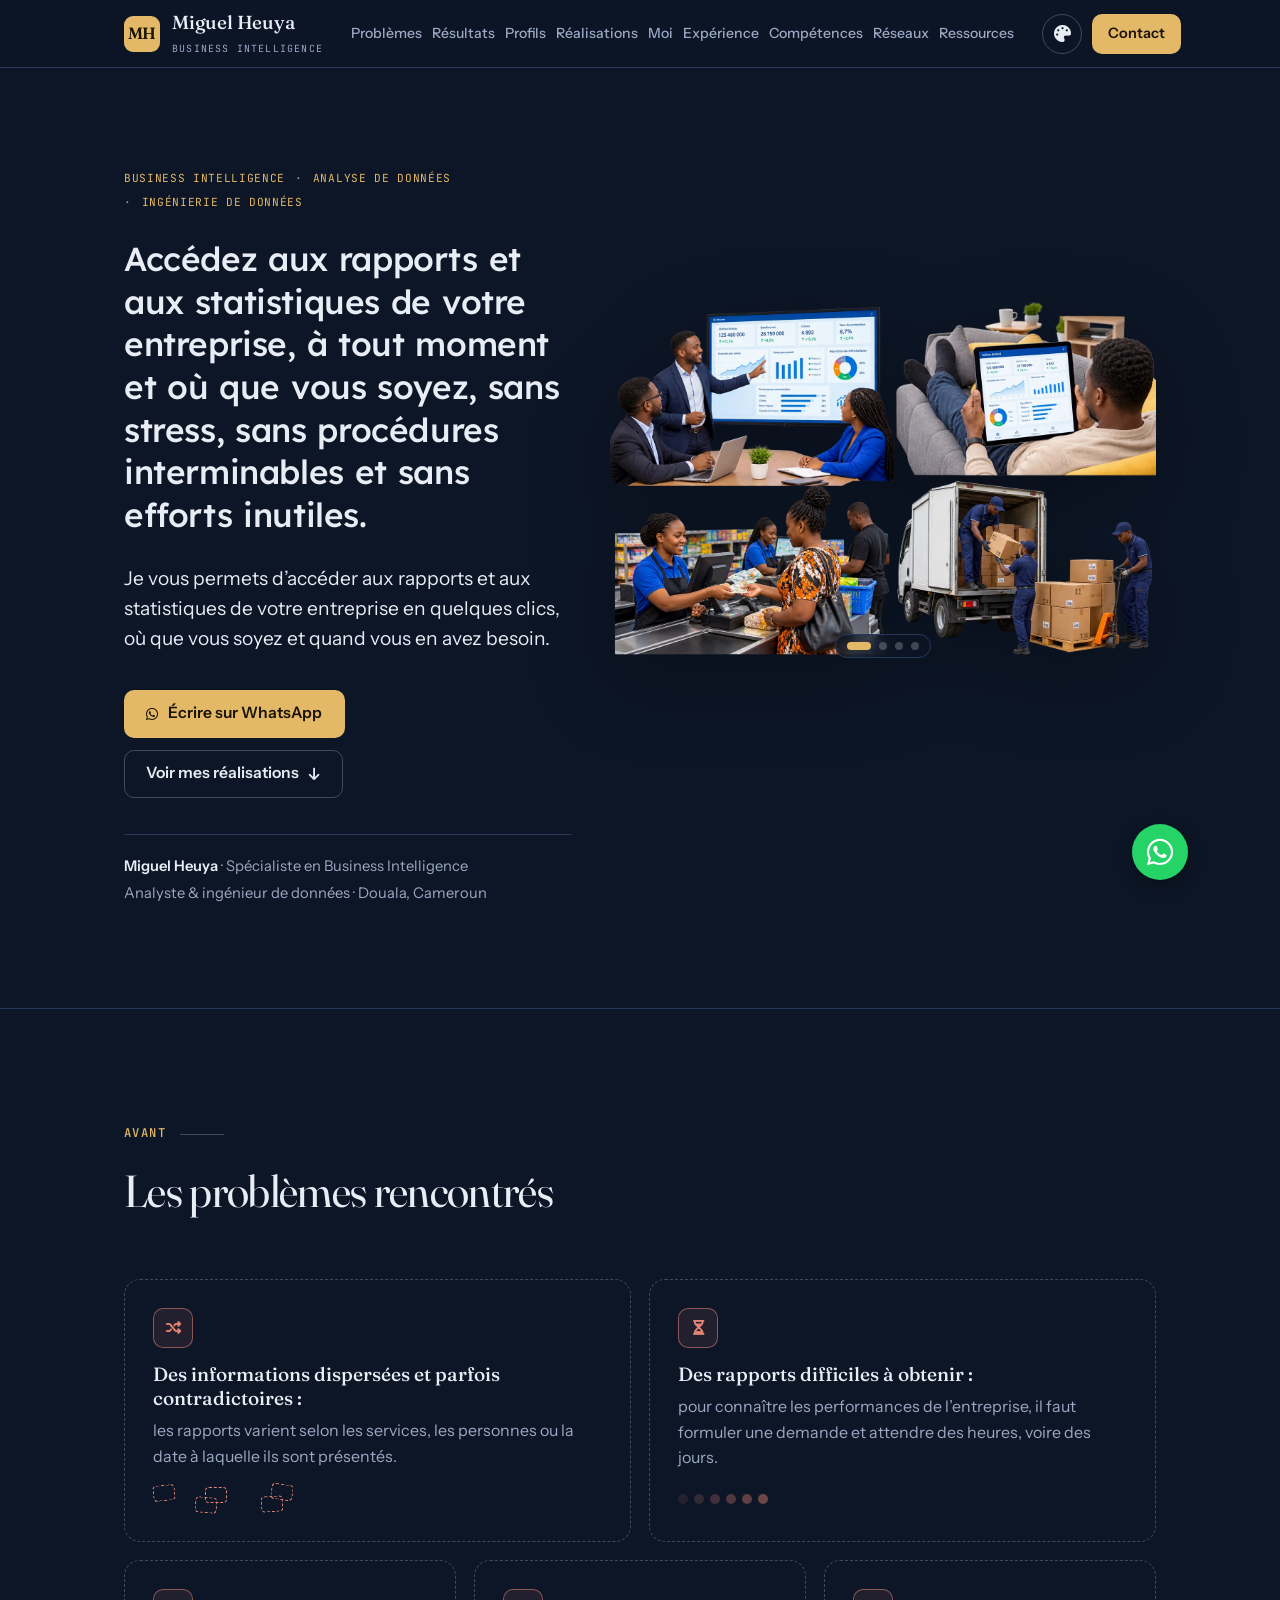
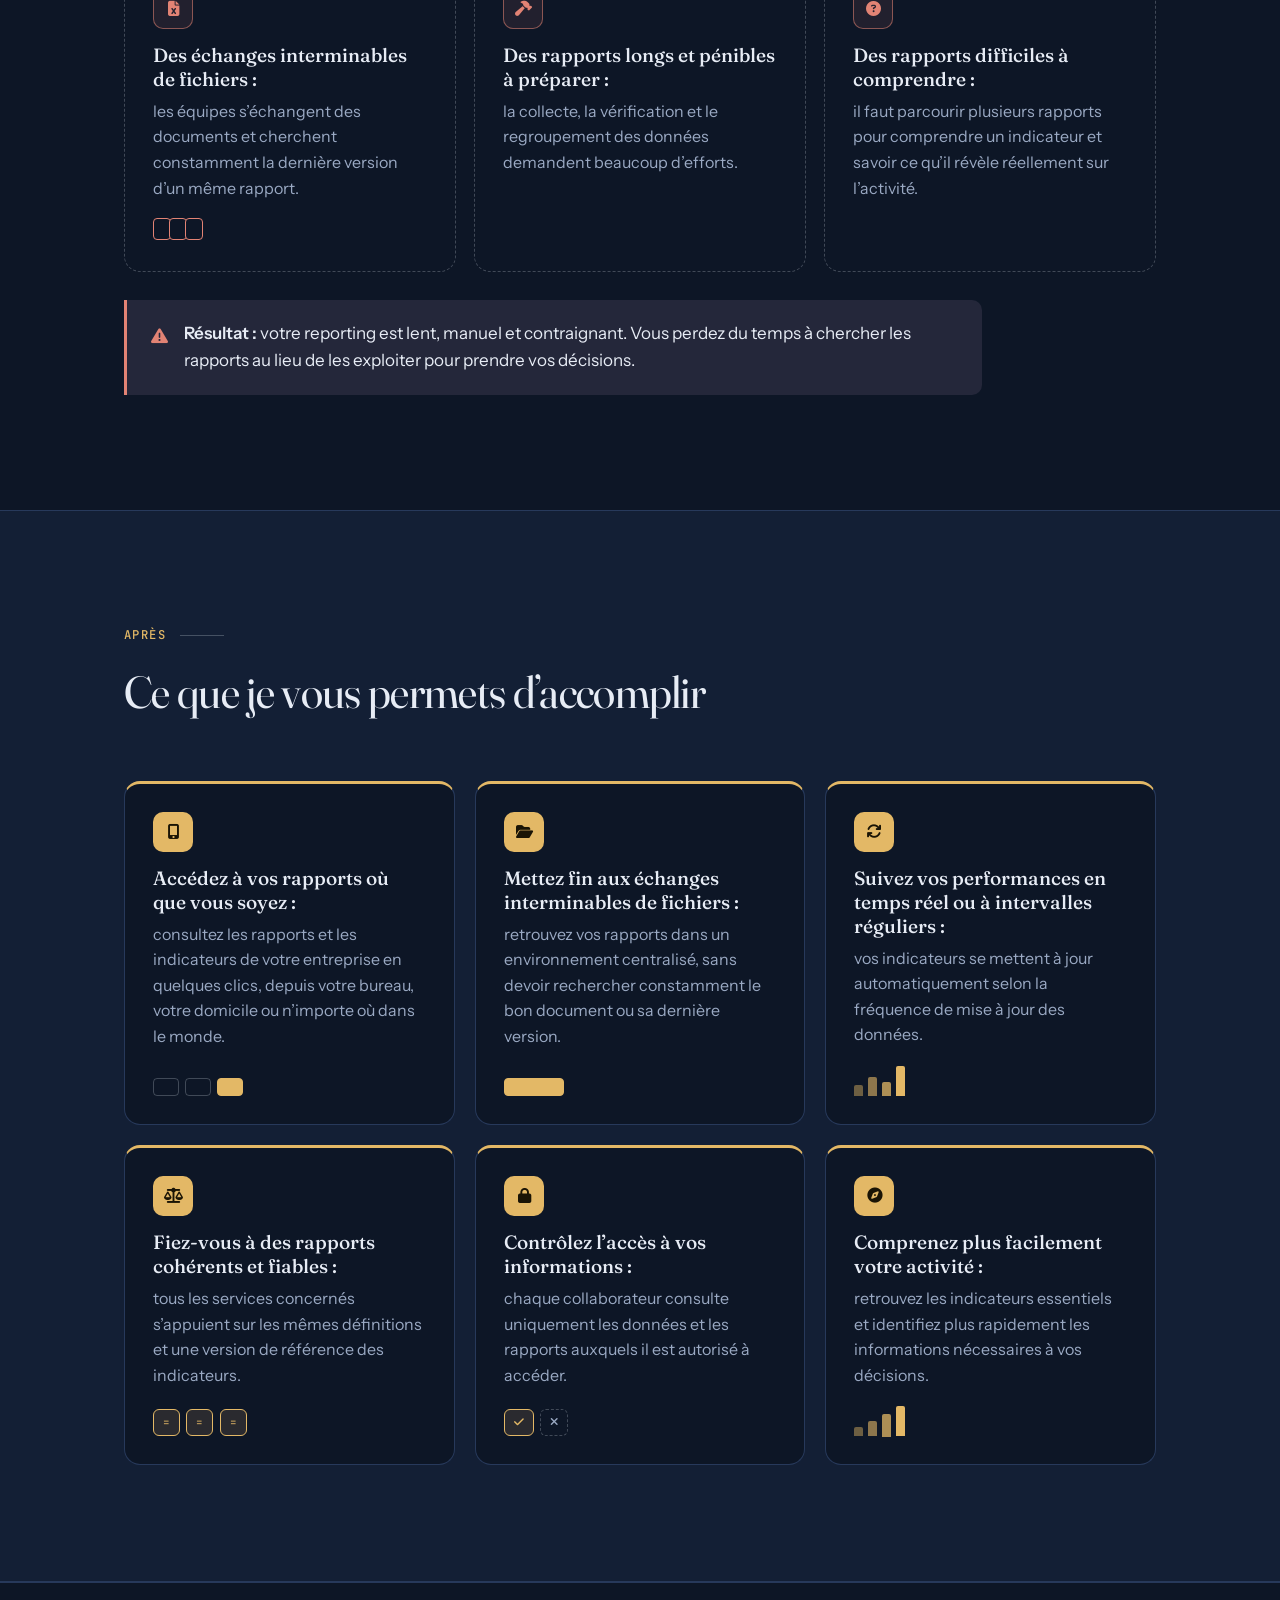
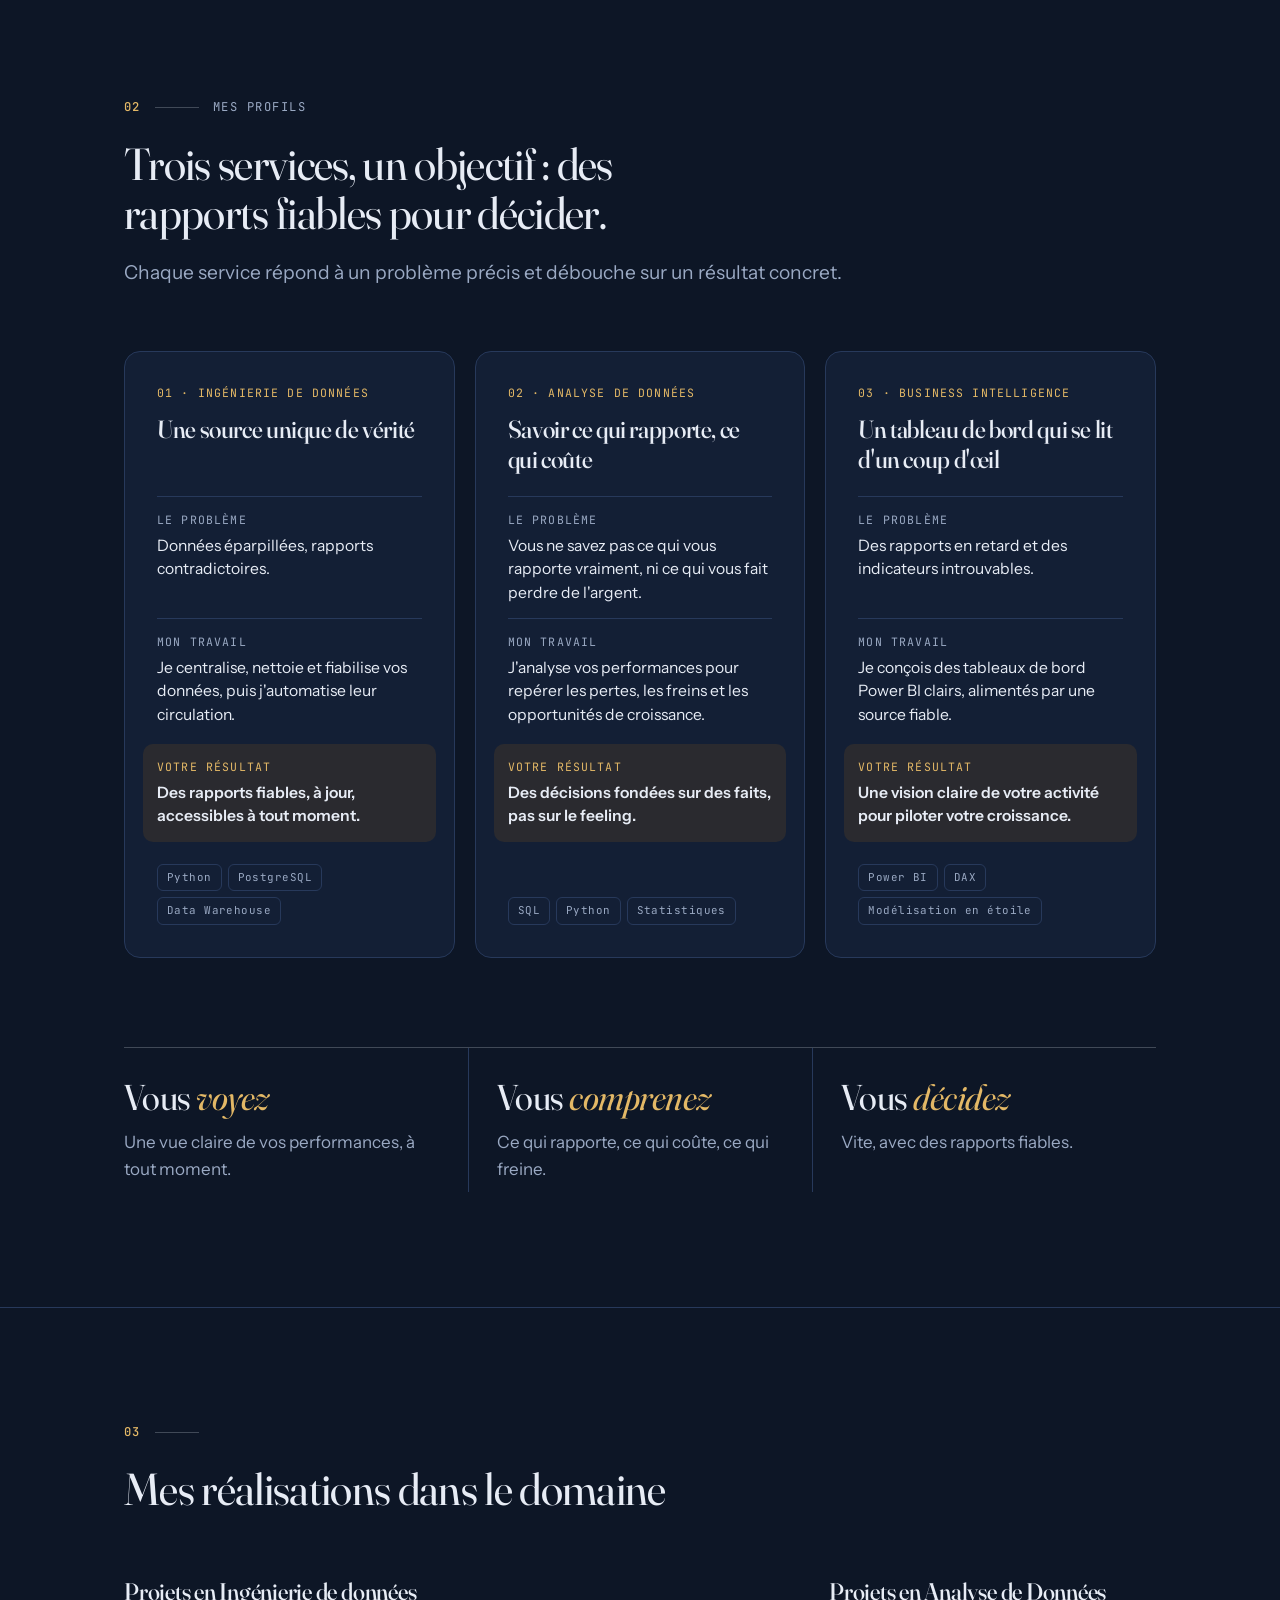
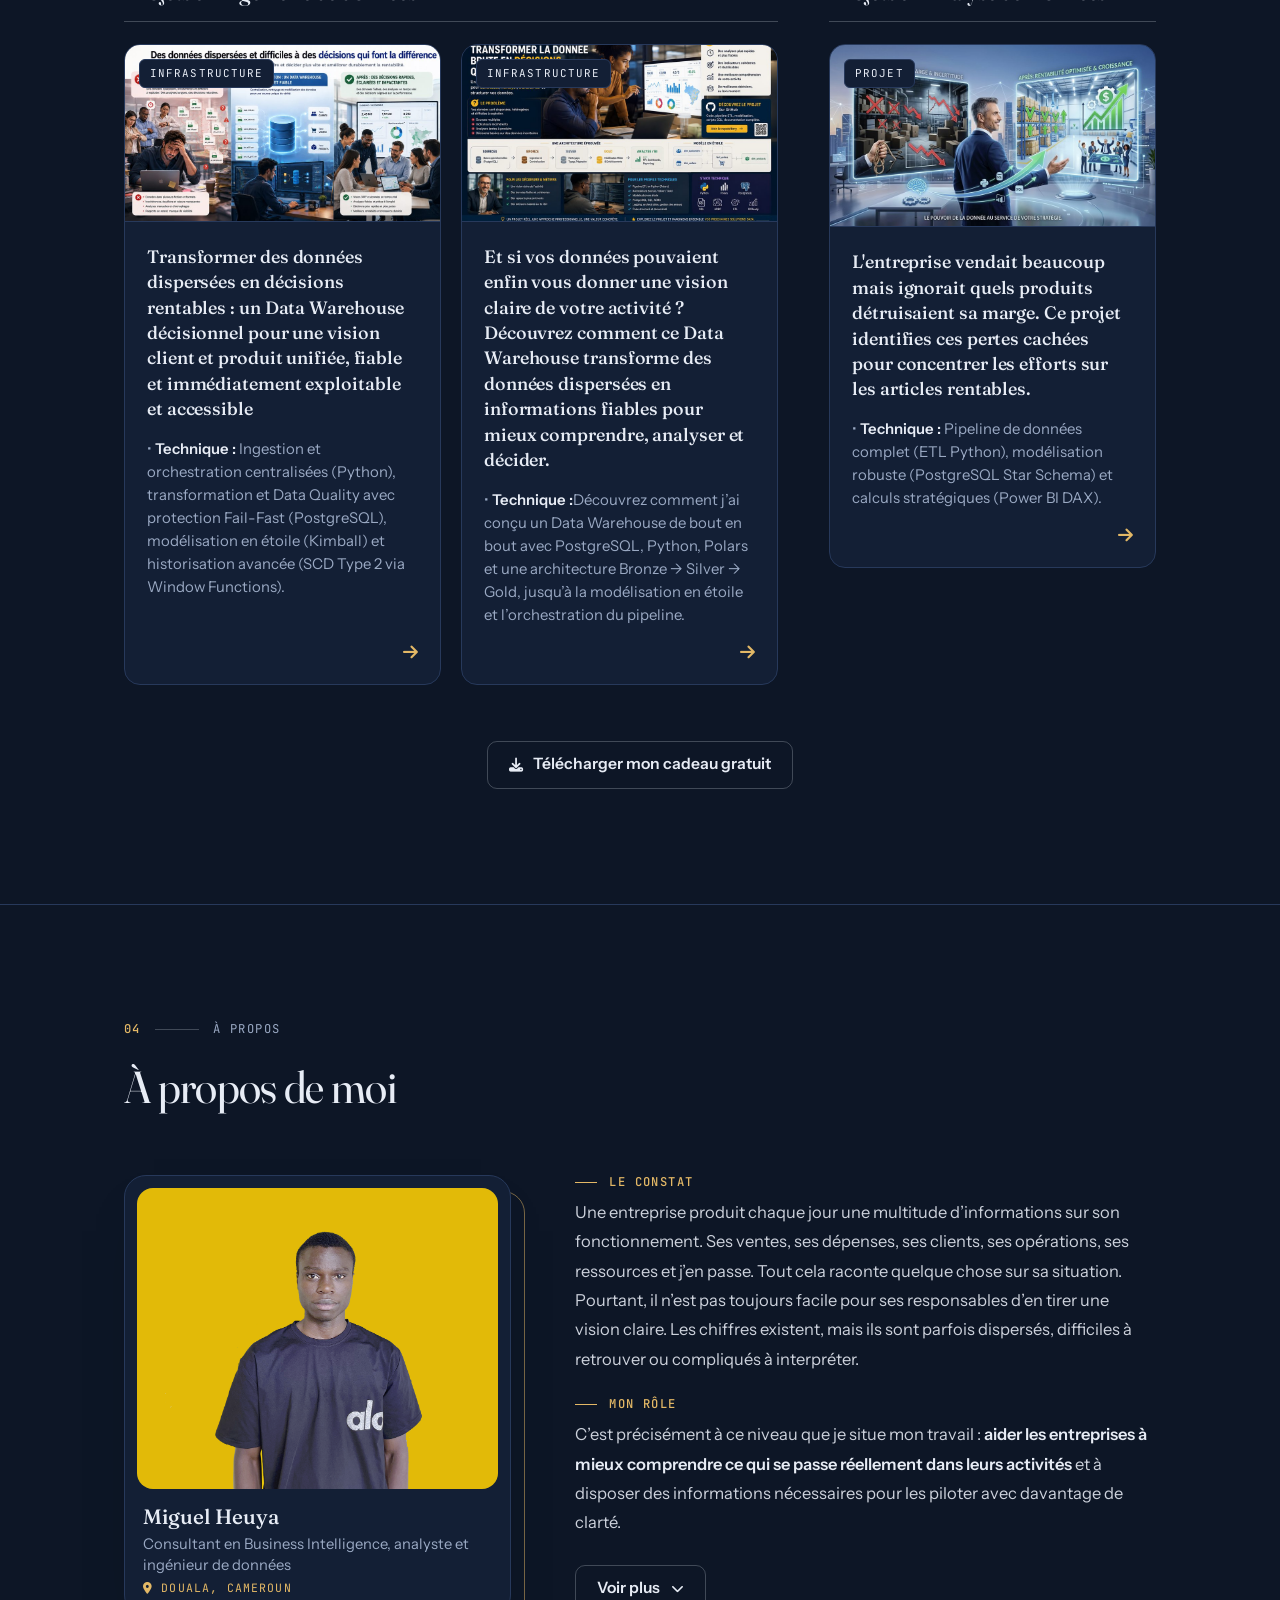
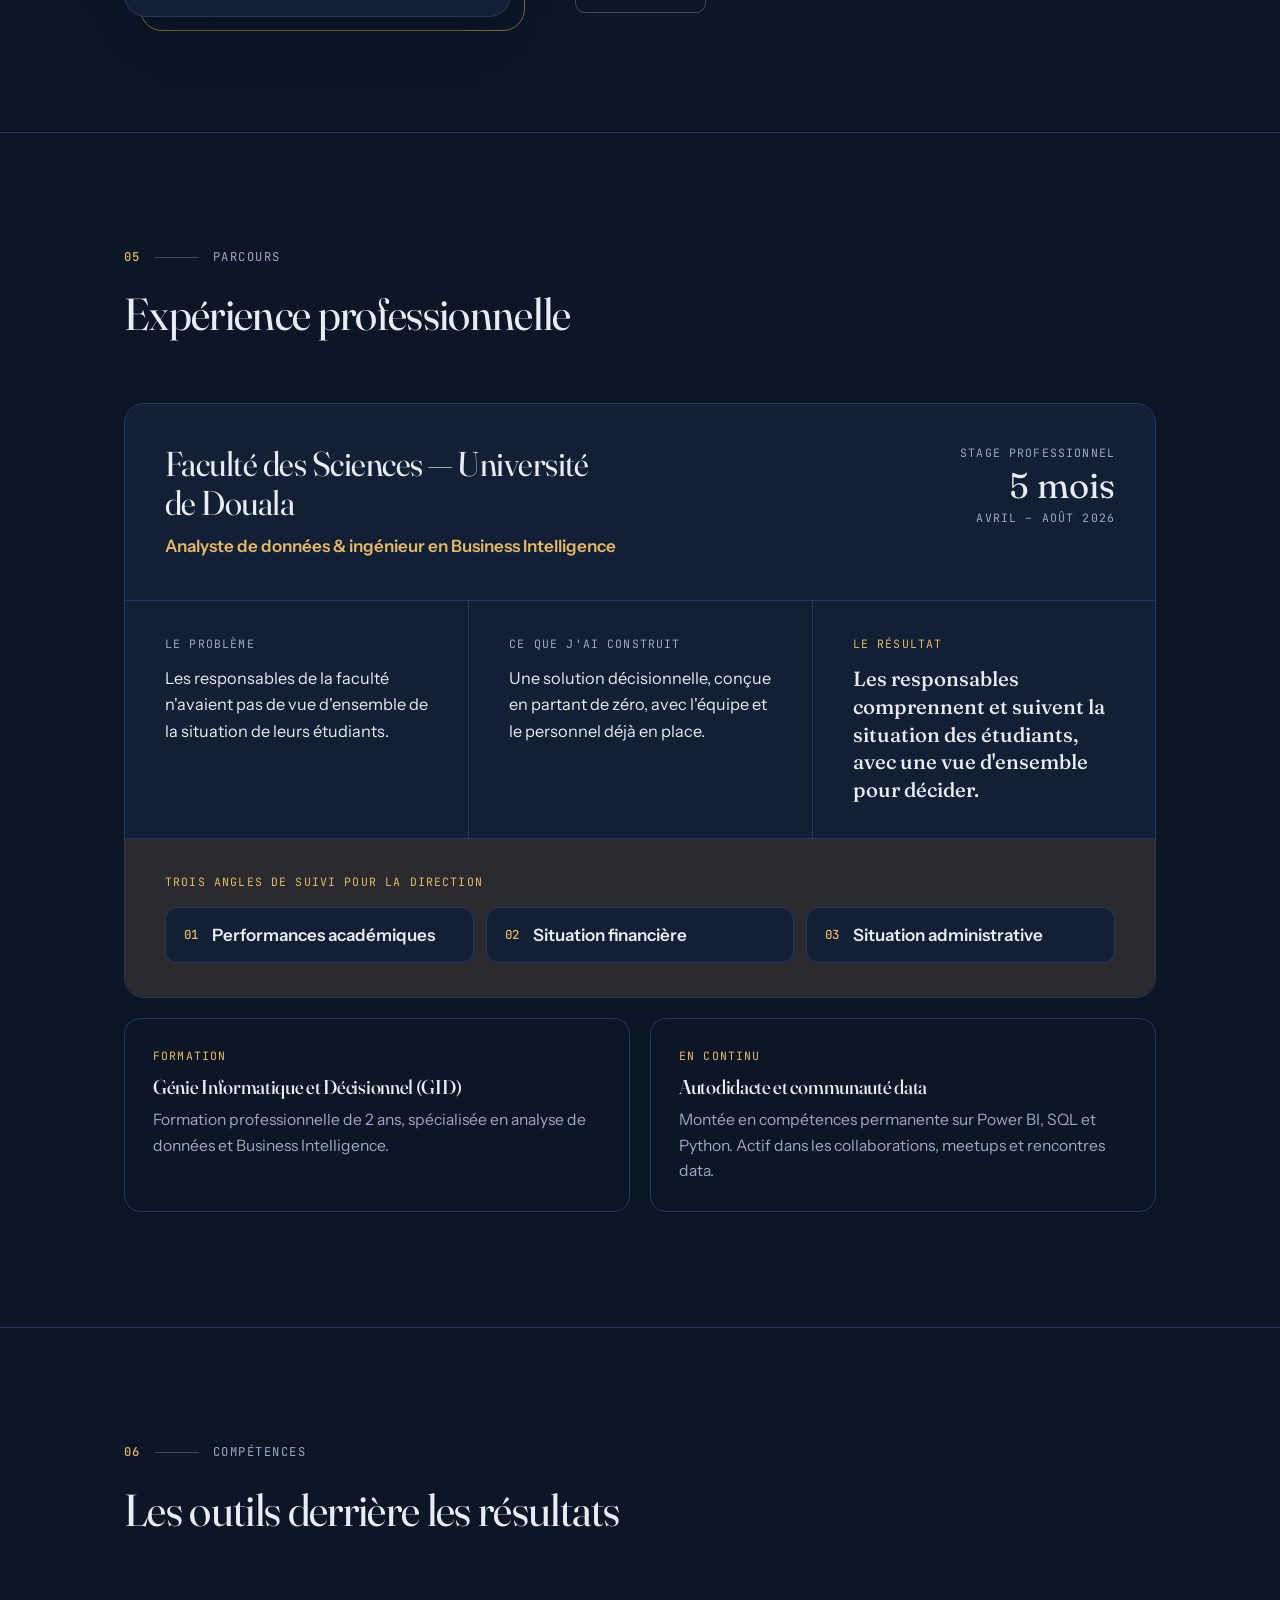
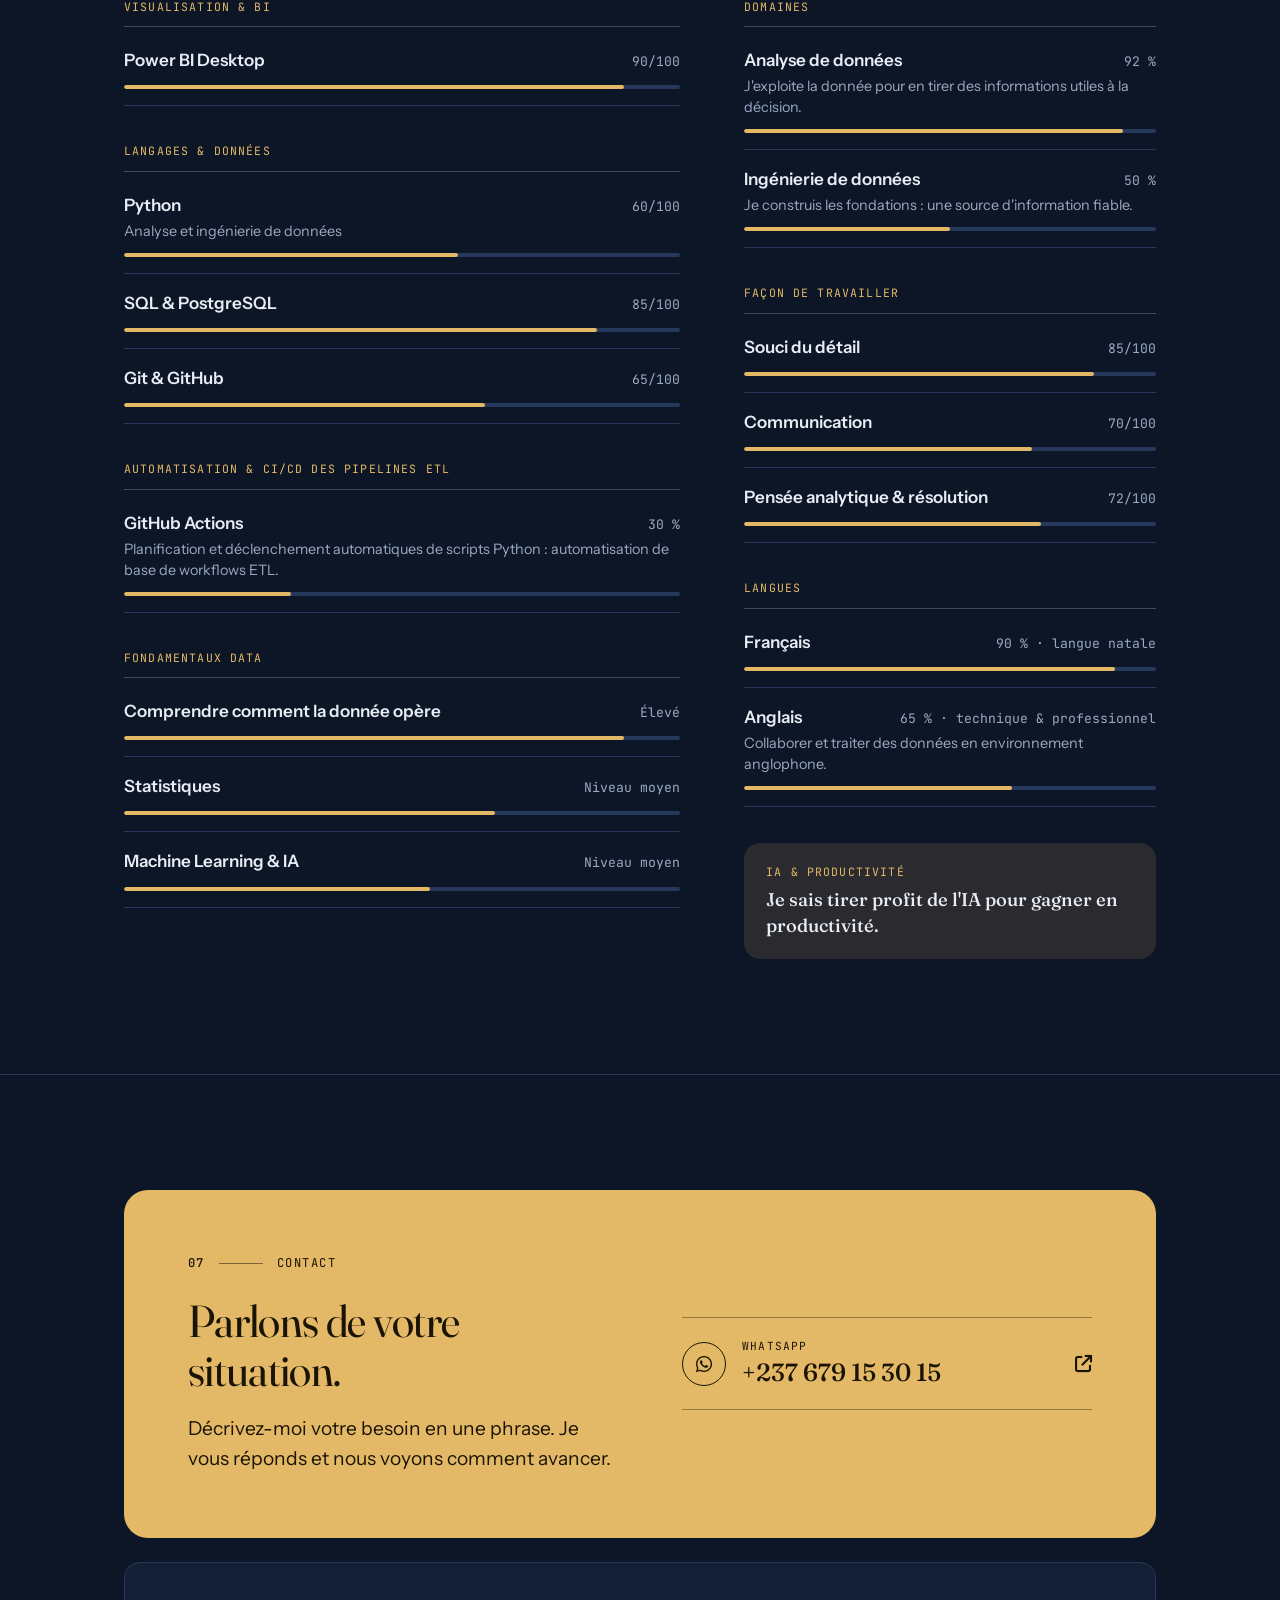
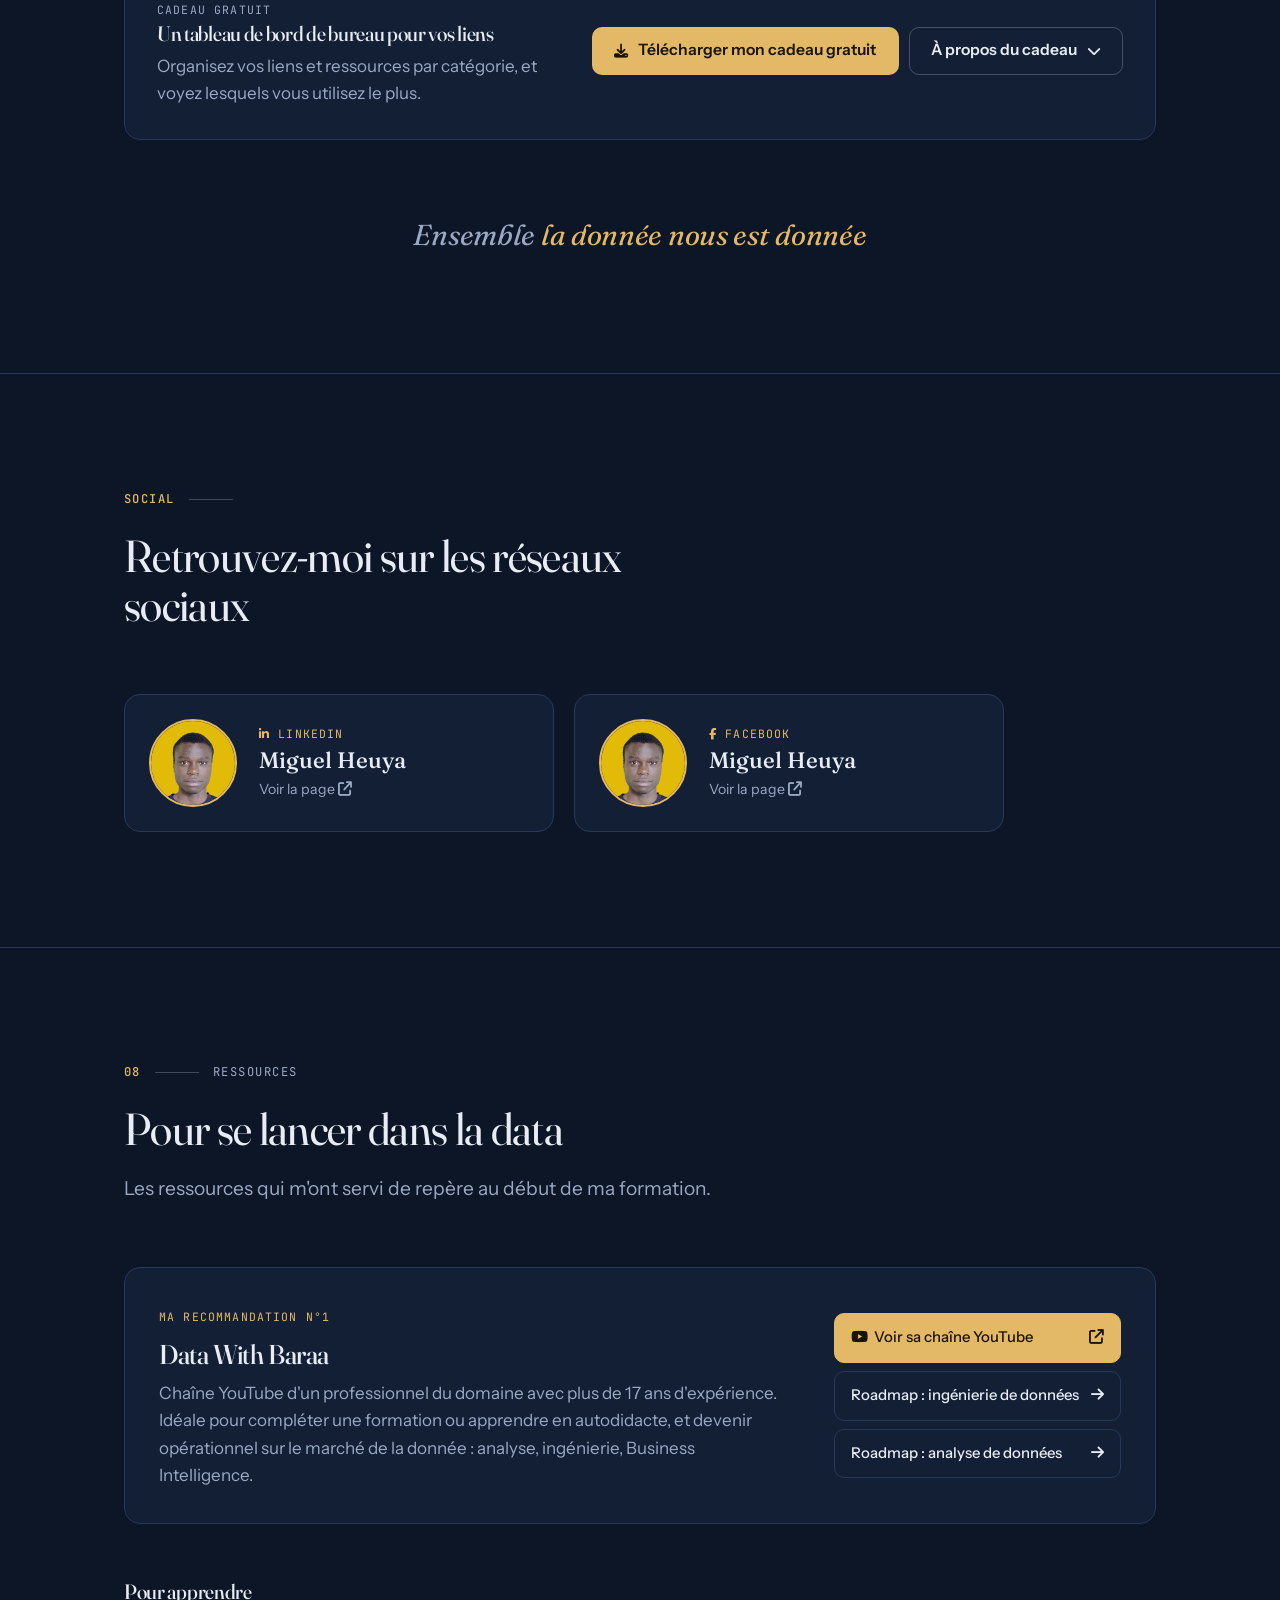
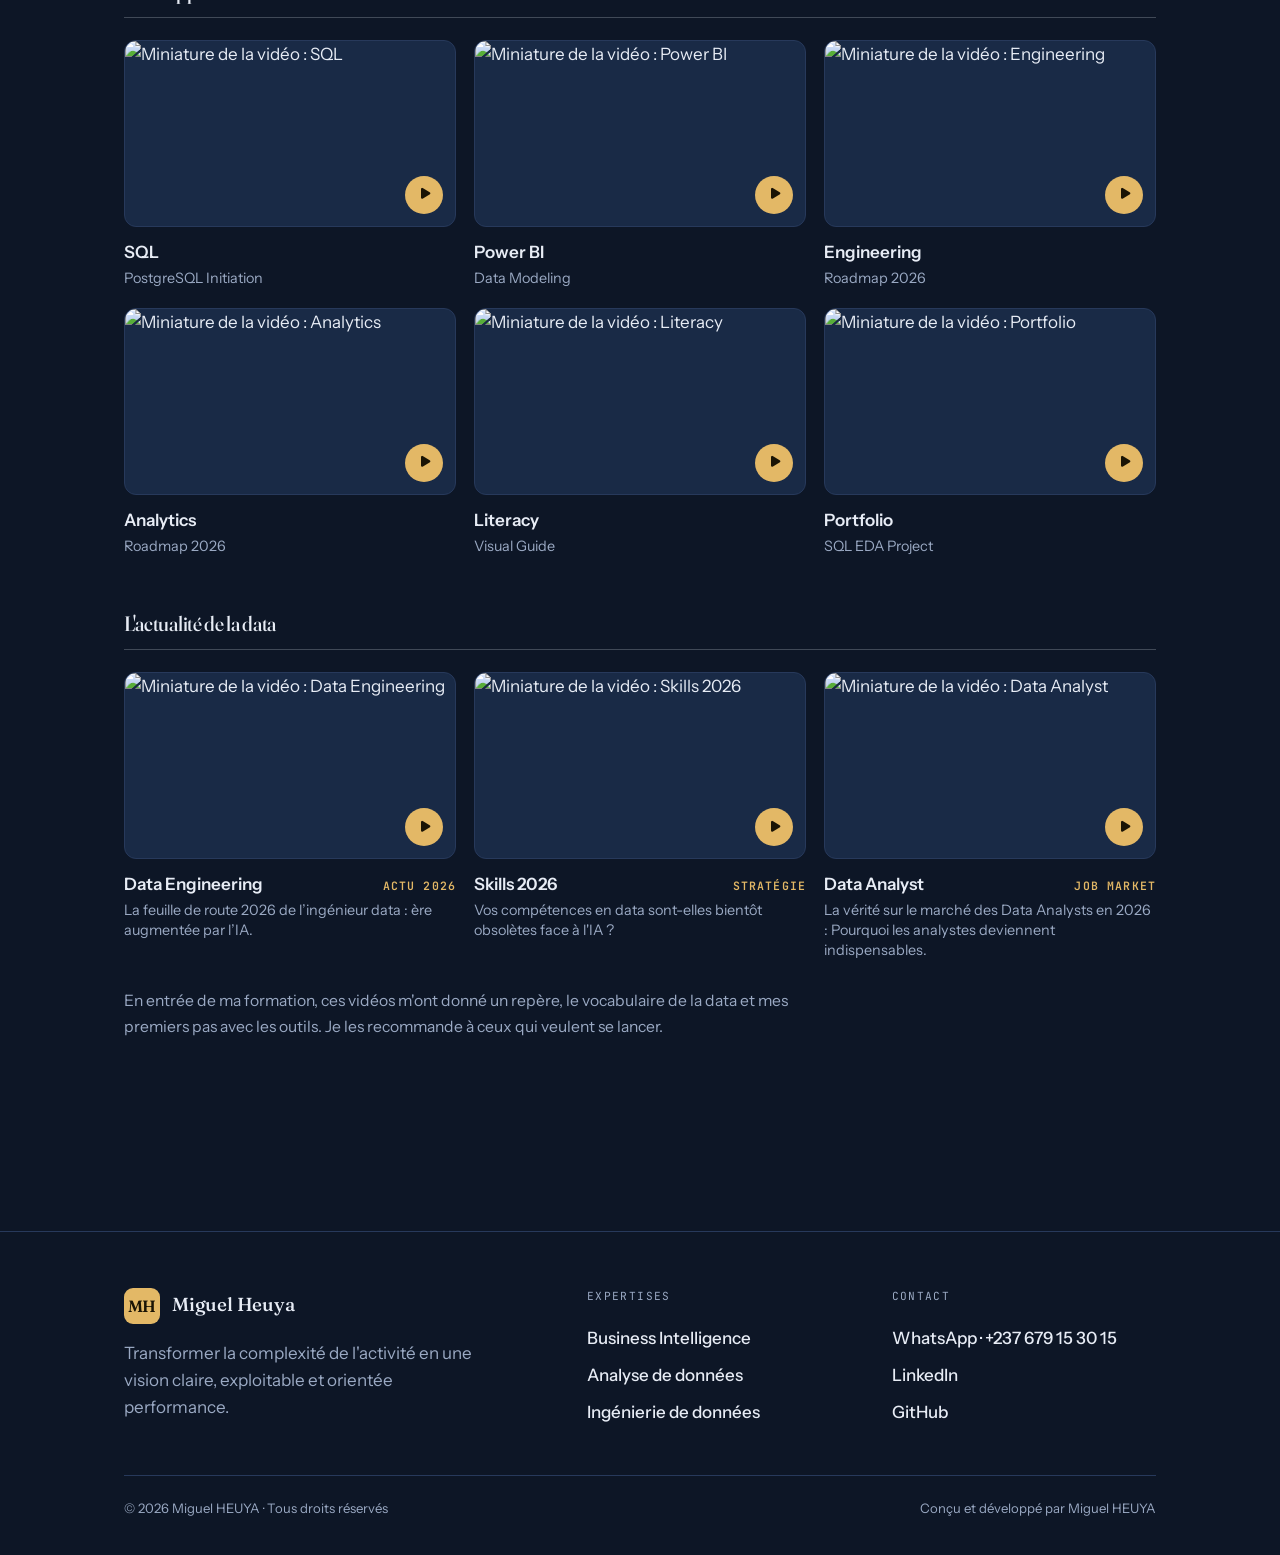
==== commit 0f2476b9: "hello" ====
--- a/index.html
+++ b/index.html
@@ -43,6 +43,7 @@
   <!-- Appliqué dans <head> pour éviter tout flash lors du chargement du thème choisi -->
   <script src="Image/theme.js"></script>
   <script src="Image/hero-slides.js" defer></script>
+  <script src="Image/about.js" defer></script>
 </head>
 <body id="top">
   <a class="skip" href="#problemes">Aller au contenu</a>
@@ -59,8 +60,10 @@
         <a class="nav-link" href="#resultats">Résultats</a>
         <a class="nav-link" href="#profils">Profils</a>
         <a class="nav-link" href="#portfolio">Réalisations</a>
+        <a class="nav-link" href="#apropos">Moi</a>
         <a class="nav-link" href="#experience">Expérience</a>
         <a class="nav-link" href="#competences">Compétences</a>
+        <a class="nav-link" href="#reseaux" title="Réseaux sociaux">Réseaux</a>
         <a class="nav-link" href="#ressources">Ressources</a>
       </nav>
       <div class="header-actions">
@@ -93,9 +96,11 @@
       <a href="#resultats">Résultats <span class="mono">Après</span></a>
       <a href="#profils">Profils <span class="mono">02</span></a>
       <a href="#portfolio">Réalisations <span class="mono">03</span></a>
-      <a href="#experience">Expérience <span class="mono">04</span></a>
-      <a href="#competences">Compétences <span class="mono">05</span></a>
-      <a href="#ressources">Ressources <span class="mono">07</span></a>
+      <a href="#apropos">Moi <span class="mono">04</span></a>
+      <a href="#experience">Expérience <span class="mono">05</span></a>
+      <a href="#competences">Compétences <span class="mono">06</span></a>
+      <a href="#reseaux">Réseaux sociaux <span class="mono">@</span></a>
+      <a href="#ressources">Ressources <span class="mono">08</span></a>
     </nav>
     <a class="btn btn-primary" href="#contact">Me contacter</a>
   </div>
@@ -286,12 +291,72 @@
       </div>
     </section>
 
-    <!-- ============ 04 — Expérience professionnelle ============ -->
+    <!-- ============ 04 — À propos ============ -->
+    <section id="apropos" class="section about">
+      <div class="wrap">
+        <div class="sec-head reveal">
+          <p class="kicker"><span class="num">04</span><span class="rule"></span><span>À propos</span></p>
+          <h2>À propos de moi</h2>
+        </div>
+
+        <div class="about-grid">
+          <div class="about-media reveal">
+            <figure class="about-photo">
+              <img src="Image/miguelheuya1.png" width="1200" height="985" alt="Portrait de Miguel Heuya" loading="lazy" decoding="async">
+              <figcaption>
+                <span class="about-name">Miguel Heuya</span>
+                <span class="about-role">Consultant en Business Intelligence, analyste et ingénieur de données</span>
+                <span class="about-place"><i class="fas fa-location-dot" aria-hidden="true"></i> Douala, Cameroun</span>
+              </figcaption>
+            </figure>
+          </div>
+
+          <div class="about-body" id="about-body">
+            <div class="about-intro reveal" style="--d:.1s">
+              <h3 class="about-h">Le constat</h3>
+              <p>Une entreprise produit chaque jour une multitude d’informations sur son fonctionnement. Ses ventes, ses dépenses, ses clients, ses opérations, ses ressources et j’en passe. Tout cela raconte quelque chose sur sa situation. Pourtant, il n’est pas toujours facile pour ses responsables d’en tirer une vision claire. Les chiffres existent, mais ils sont parfois dispersés, difficiles à retrouver ou compliqués à interpréter.</p>
+
+              <h3 class="about-h">Mon rôle</h3>
+              <p>C’est précisément à ce niveau que je situe mon travail : <strong>aider les entreprises à mieux comprendre ce qui se passe réellement dans leurs activités</strong> et à disposer des informations nécessaires pour les piloter avec davantage de clarté.</p>
+            </div>
+
+            <div class="about-more" id="about-more">
+              <div class="about-more-inner">
+                <h3 class="about-h">Qui je suis</h3>
+                <p>Je suis Miguel Heuya, consultant en Business Intelligence, analyste et ingénieur de données, basé à Douala, au Cameroun. Mon travail consiste à intervenir sur les informations de l’entreprise, depuis leur collecte et leur organisation jusqu’à leur analyse et leur présentation sous une forme exploitable. Je cherche à rendre les chiffres plus accessibles, à améliorer leur fiabilité et à donner aux responsables une meilleure visibilité sur leurs activités.</p>
+
+                <h3 class="about-h">Ma façon de voir le métier</h3>
+                <p>Pour moi, il ne s’agit pas simplement de produire des rapports ou de concevoir de beaux tableaux de bord. Il s’agit surtout de permettre à un dirigeant de savoir <strong>où en est son entreprise</strong>, de comprendre pourquoi certains résultats évoluent, de repérer ce qui fonctionne moins bien et d’identifier les éléments qui méritent son attention. Il doit pouvoir suivre ses indicateurs, retrouver ses statistiques et comprendre ses performances sans avoir à multiplier les demandes de rapports ou à parcourir une succession de fichiers.</p>
+                <p>Cette manière de voir mon métier vient aussi de ma compréhension du fonctionnement des organisations.</p>
+                <p>C’est pourquoi je m’intéresse autant au fonctionnement de l’entreprise qu’aux informations qu’elle produit.</p>
+
+                <h3 class="about-h">Une expérience concrète</h3>
+                <p>Cette approche a notamment pris forme lors de mon expérience à la Faculté des Sciences de l’Université de Douala. J’y ai contribué à la mise en place d’une solution permettant aux responsables de disposer d’une vision globale de la situation des étudiants, notamment sur les plans académique, financier et administratif. Cette expérience m’a permis de mettre en pratique une conviction importante : lorsque les informations sont bien organisées et présentées, elles permettent de mieux appréhender une situation dans son ensemble.</p>
+                <p class="about-quote">Je crois qu’une bonne solution informatique doit simplifier une réalité professionnelle.</p>
+
+                <h3 class="about-h">Ma conviction</h3>
+                <p>C’est aussi ma conception de la Business Intelligence : elle ne devrait pas être réservée aux grandes entreprises ou aux organisations disposant de moyens considérables. <strong>Toute entreprise, quelle que soit sa taille</strong>, devrait pouvoir comprendre ses activités, suivre ses résultats et exploiter correctement les informations qu’elle possède déjà.</p>
+
+                <h3 class="about-h">Là où je veux aller</h3>
+                <p>Au fond, ce qui m’intéresse, c’est de voir une entreprise passer d’une situation où elle cherche constamment ses chiffres à une situation où elle <strong>les retrouve facilement, les comprend et sait quoi en faire</strong>. Faire en sorte que l’information ne soit plus une contrainte dans son fonctionnement, mais un véritable appui pour son organisation, sa maîtrise et son développement.</p>
+                <p class="about-quote">C’est dans cette direction que je construis mon parcours et que je souhaite faire évoluer mon travail.</p>
+              </div>
+            </div>
+
+            <button type="button" class="btn btn-ghost about-toggle" id="about-toggle" aria-expanded="false" aria-controls="about-more" hidden>
+              <span class="about-toggle-label">Voir plus</span> <i class="fas fa-chevron-down" aria-hidden="true"></i>
+            </button>
+          </div>
+        </div>
+      </div>
+    </section>
+
+    <!-- ============ 05 — Expérience professionnelle ============ -->
     <section id="experience" class="section">
       <span id="career"></span>
       <div class="wrap">
         <div class="sec-head reveal">
-          <p class="kicker"><span class="num">04</span><span class="rule"></span><span>Parcours</span></p>
+          <p class="kicker"><span class="num">05</span><span class="rule"></span><span>Parcours</span></p>
           <h2>Expérience professionnelle</h2>
         </div>
 
@@ -346,12 +411,12 @@
       </div>
     </section>
 
-    <!-- ============ 05 — Compétences ============ -->
+    <!-- ============ 06 — Compétences ============ -->
     <section id="competences" class="section">
       <span id="skills"></span>
       <div class="wrap">
         <div class="sec-head reveal">
-          <p class="kicker"><span class="num">05</span><span class="rule"></span><span>Compétences</span></p>
+          <p class="kicker"><span class="num">06</span><span class="rule"></span><span>Compétences</span></p>
           <h2>Les outils derrière les résultats</h2>
         </div>
 
@@ -455,12 +520,12 @@
       </div>
     </section>
 
-    <!-- ============ 06 — Contact ============ -->
+    <!-- ============ 07 — Contact ============ -->
     <section id="contact" class="section">
       <div class="wrap">
         <div class="contact reveal">
           <div>
-            <p class="kicker"><span class="num">06</span><span class="rule"></span><span>Contact</span></p>
+            <p class="kicker"><span class="num">07</span><span class="rule"></span><span>Contact</span></p>
             <h2>Parlons de votre situation.</h2>
             <p class="lead">Décrivez-moi votre besoin en une phrase. Je vous réponds et nous voyons comment avancer.</p>
           </div>
@@ -468,16 +533,6 @@
             <a class="channel" href="https://wa.me/237679153015?text=Salut%20Miguel%20Heuya%2C%20je%20souhaite%20en%20savoir%20plus%20sur%20vos%20services%20en%20business%20intelligence%20et%20la%20fa%C3%A7on%20dont%20vous%20accompagnez%20les%20entreprises" target="_blank" rel="noopener noreferrer">
               <span class="ci"><i class="fab fa-whatsapp"></i></span>
               <span><span class="cl">WhatsApp</span><span class="cv">+237 679 15 30 15</span></span>
-              <i class="fas fa-arrow-up-right-from-square" aria-hidden="true"></i>
-            </a>
-            <a class="channel" href="https://www.linkedin.com/in/miguel-heuya-analytics-engineering-analyse-de-donn%C3%A9es-business-intelligence-specialiste-performances/" target="_blank" rel="noopener noreferrer">
-              <span class="ci"><i class="fab fa-linkedin-in"></i></span>
-              <span><span class="cl">LinkedIn</span><span class="cv">Miguel Heuya</span></span>
-              <i class="fas fa-arrow-up-right-from-square" aria-hidden="true"></i>
-            </a>
-            <a class="channel" href="https://github.com/MiguelHeuya" target="_blank" rel="noopener noreferrer">
-              <span class="ci"><i class="fab fa-github"></i></span>
-              <span><span class="cl">GitHub</span><span class="cv">MiguelHeuya</span></span>
               <i class="fas fa-arrow-up-right-from-square" aria-hidden="true"></i>
             </a>
           </div>
@@ -508,12 +563,40 @@
       </div>
     </section>
 
-    <!-- ============ 07 — Ressources ============ -->
+    <!-- ============ Réseaux sociaux ============ -->
+    <section id="reseaux" class="section">
+      <div class="wrap">
+        <div class="sec-head reveal">
+          <p class="kicker"><span class="num">Social</span><span class="rule"></span></p>
+          <h2>Retrouvez-moi sur les réseaux sociaux</h2>
+        </div>
+        <div class="soc-grid">
+        <a class="soc-card reveal" href="https://www.linkedin.com/in/miguel-heuya-analytics-engineering-analyse-de-donn%C3%A9es-business-intelligence-specialiste-performances/" target="_blank" rel="noopener noreferrer" aria-label="Page LinkedIn de Miguel Heuya (s’ouvre dans un nouvel onglet)">
+          <span class="soc-avatar"><span aria-hidden="true">MH</span><img src="Image/miguelheuya.png" alt="Photo de profil de Miguel Heuya" width="96" height="96" loading="lazy" decoding="async" onerror="this.remove()"></span>
+          <span class="soc-body">
+            <span class="soc-net"><i class="fab fa-linkedin-in" aria-hidden="true"></i> LinkedIn</span>
+            <span class="soc-name">Miguel Heuya</span>
+            <span class="soc-cta">Voir la page <i class="fas fa-arrow-up-right-from-square" aria-hidden="true"></i></span>
+          </span>
+        </a>
+        <a class="soc-card reveal" href="https://web.facebook.com/profile.php?id=61595431364720" target="_blank" rel="noopener noreferrer" aria-label="Page Facebook de Miguel Heuya (s’ouvre dans un nouvel onglet)">
+          <span class="soc-avatar"><span aria-hidden="true">MH</span><img src="Image/miguelheuya.png" alt="Photo de profil de Miguel Heuya" width="96" height="96" loading="lazy" decoding="async" onerror="this.remove()"></span>
+          <span class="soc-body">
+            <span class="soc-net"><i class="fab fa-facebook-f" aria-hidden="true"></i> Facebook</span>
+            <span class="soc-name">Miguel Heuya</span>
+            <span class="soc-cta">Voir la page <i class="fas fa-arrow-up-right-from-square" aria-hidden="true"></i></span>
+          </span>
+        </a>
+        </div>
+      </div>
+    </section>
+
+    <!-- ============ 08 — Ressources ============ -->
     <section id="ressources" class="section">
       <span id="training"></span>
       <div class="wrap">
         <div class="sec-head reveal">
-          <p class="kicker"><span class="num">07</span><span class="rule"></span><span>Ressources</span></p>
+          <p class="kicker"><span class="num">08</span><span class="rule"></span><span>Ressources</span></p>
           <h2>Pour se lancer dans la data</h2>
           <p class="lead">Les ressources qui m'ont servi de repère au début de ma formation.</p>
         </div>
@@ -693,7 +776,8 @@
     "knowsAbout": ["Business Intelligence", "Data Analysis", "Data Engineering", "Power BI", "SQL", "Python"],
     "sameAs": [
       "https://github.com/MiguelHeuya",
-      "https://www.linkedin.com/in/miguel-heuya-analytics-engineering-analyse-de-donn%C3%A9es-business-intelligence-specialiste-performances/"
+      "https://www.linkedin.com/in/miguel-heuya-analytics-engineering-analyse-de-donn%C3%A9es-business-intelligence-specialiste-performances/",
+      "https://web.facebook.com/profile.php?id=61595431364720"
     ]
   }
   </script>
--- a/Image/style.css
+++ b/Image/style.css
@@ -403,7 +403,7 @@
   .theme-panel { right: 12px; left: 12px; width: auto; max-width: none; }
   .to-top { left: 14px; bottom: 14px; }
 }
-@media (min-width: 1041px) { .mobile-menu { display: none; } }
+@media (min-width: 1181px) { .mobile-menu { display: none; } }
 
 @media (prefers-reduced-motion: reduce) {
   html { scroll-behavior: auto; }
@@ -610,3 +610,68 @@
 @media (prefers-reduced-motion: reduce) {
   .wa-fab, .wa-fab i,   .wa-fab::before { display: none; }
 }
+
+/* ---------- Réseaux sociaux ---------- */
+.soc-grid { display: grid; grid-template-columns: repeat(2, minmax(0, 1fr)); gap: 20px; max-width: 880px; }
+.soc-grid > .soc-card:nth-child(2) { --d: .1s; }
+.soc-card { display: flex; align-items: center; gap: 22px; padding: 24px; background: var(--surface); border: 1px solid var(--line); border-radius: var(--r); transition: transform .25s ease, border-color .25s ease, box-shadow .25s ease; }
+.soc-card:hover, .soc-card:focus-visible { transform: translateY(-4px); border-color: var(--accent-text); box-shadow: 0 22px 38px -26px rgba(0, 0, 0, .55); }
+.soc-avatar { position: relative; flex: none; width: 88px; height: 88px; border-radius: 50%; overflow: hidden; display: grid; place-items: center; background: var(--surface-2); border: 2px solid var(--accent-text); font-family: var(--serif); font-size: 1.6rem; color: var(--text); }
+.soc-avatar img { position: absolute; inset: 0; width: 100%; height: 100%; object-fit: cover; }
+.soc-body { display: grid; gap: 4px; min-width: 0; }
+.soc-net { font-family: var(--mono); font-size: .72rem; letter-spacing: .1em; text-transform: uppercase; color: var(--accent-text); }
+.soc-name { font-family: var(--serif); font-size: 1.4rem; line-height: 1.2; font-weight: 500; color: var(--text); }
+.soc-cta { font-size: .88rem; color: var(--muted); transition: color .2s ease; }
+.soc-card:hover .soc-cta { color: var(--text); }
+@media (max-width: 700px) {
+  .soc-grid { grid-template-columns: 1fr; }
+  .soc-avatar { width: 72px; height: 72px; }
+}
+
+/* ---------- En-tête : place pour l'onglet « Réseaux » ---------- */
+@media (min-width: 1041px) { .nav { gap: 10px; } .nav-link { font-size: .88rem; } }
+@media (min-width: 1041px) and (max-width: 1180px) {
+  .nav { display: none; }
+  #menu-btn { display: grid; }
+  .header-actions { margin-left: auto; }
+  .brand-role { display: none; }
+}
+@media (max-height: 740px) { .mm-links { margin-top: 20px; } .mm-links a { font-size: 1.6rem; padding: 7px 0; } }
+
+/* ---------- À propos : photo à gauche, texte à droite ---------- */
+.about-grid { display: grid; grid-template-columns: minmax(0, .8fr) minmax(0, 1.2fr); gap: clamp(32px, 5vw, 76px); align-items: start; }
+.about-media { position: sticky; top: calc(var(--header-h) + 28px); isolation: isolate; }
+.about-media::before { content: ''; position: absolute; inset: 16px -14px -14px 16px; z-index: 0; border: 1.5px solid var(--accent-text); border-radius: calc(var(--r) + 6px); opacity: .5; }
+.about-photo { position: relative; z-index: 1; margin: 0; padding: 12px 12px 18px; background: var(--surface); border: 1px solid var(--line); border-radius: calc(var(--r) + 6px); box-shadow: 0 26px 48px -30px rgba(0, 0, 0, .5); }
+.about-photo img { display: block; width: 100%; height: auto; aspect-ratio: 6 / 5; object-fit: cover; object-position: 50% 30%; border-radius: var(--r); background: var(--surface-2); }
+.about-photo figcaption { display: grid; gap: 4px; padding: 16px 6px 0; }
+.about-name { font-family: var(--serif); font-size: 1.3rem; line-height: 1.2; font-weight: 500; color: var(--text); }
+.about-role { font-size: .92rem; line-height: 1.4; color: var(--muted); }
+.about-place { font-family: var(--mono); font-size: .72rem; letter-spacing: .1em; text-transform: uppercase; color: var(--accent-text); }
+
+.about-body { max-width: 64ch; }
+.about-body p { font-size: 1.03rem; line-height: 1.78; color: color-mix(in srgb, var(--text) 88%, transparent); margin: 0 0 1.05em; }
+.about-body strong { color: var(--text); font-weight: 600; }
+.about-h { display: flex; align-items: center; gap: 12px; margin: 1.9em 0 .7em; font-family: var(--mono); font-size: .76rem; font-weight: 500; letter-spacing: .12em; text-transform: uppercase; color: var(--accent-text); }
+.about-h::before { content: ''; width: 22px; height: 1px; background: currentColor; flex: none; }
+.about-intro > .about-h:first-child, .about-more-inner > .about-h:first-child { margin-top: 0; }
+.about-more-inner > .about-h:first-child { margin-top: 1.9em; }
+.about-body .about-quote { margin: 1.4em 0; padding: .3em 0 .3em 20px; border-left: 3px solid var(--accent-text); font-family: var(--serif); font-size: 1.3rem; line-height: 1.45; font-weight: 500; color: var(--text); }
+
+/* Repli / dépli (activé par about.js ; sans JS tout le texte reste visible) */
+.about-toggle { margin-top: 10px; }
+.about-toggle .fa-chevron-down { transition: transform .35s ease; font-size: .8em; }
+.about-body.is-open .about-toggle .fa-chevron-down { transform: rotate(180deg); }
+.about-body.is-collapsible .about-more { display: grid; grid-template-rows: 0fr; visibility: hidden; transition: grid-template-rows .55s cubic-bezier(.2, .7, .2, 1), visibility 0s linear .55s; }
+.about-body.is-collapsible.is-open .about-more { grid-template-rows: 1fr; visibility: visible; transition: grid-template-rows .55s cubic-bezier(.2, .7, .2, 1), visibility 0s; }
+.about-body.is-collapsible .about-more-inner { min-height: 0; overflow: hidden; }
+
+@media (max-width: 900px) {
+  .about-grid { grid-template-columns: 1fr; }
+  .about-media { position: relative; top: auto; max-width: 460px; margin-right: 14px; }
+  .about-media::before { inset: 12px -10px -10px 12px; }
+}
+@media (prefers-reduced-motion: reduce) {
+  .about-body.is-collapsible .about-more, .about-toggle .fa-chevron-down { transition: none !important; }
+}
+body:has(.mobile-menu.open) .wa-fab { display: none; }
